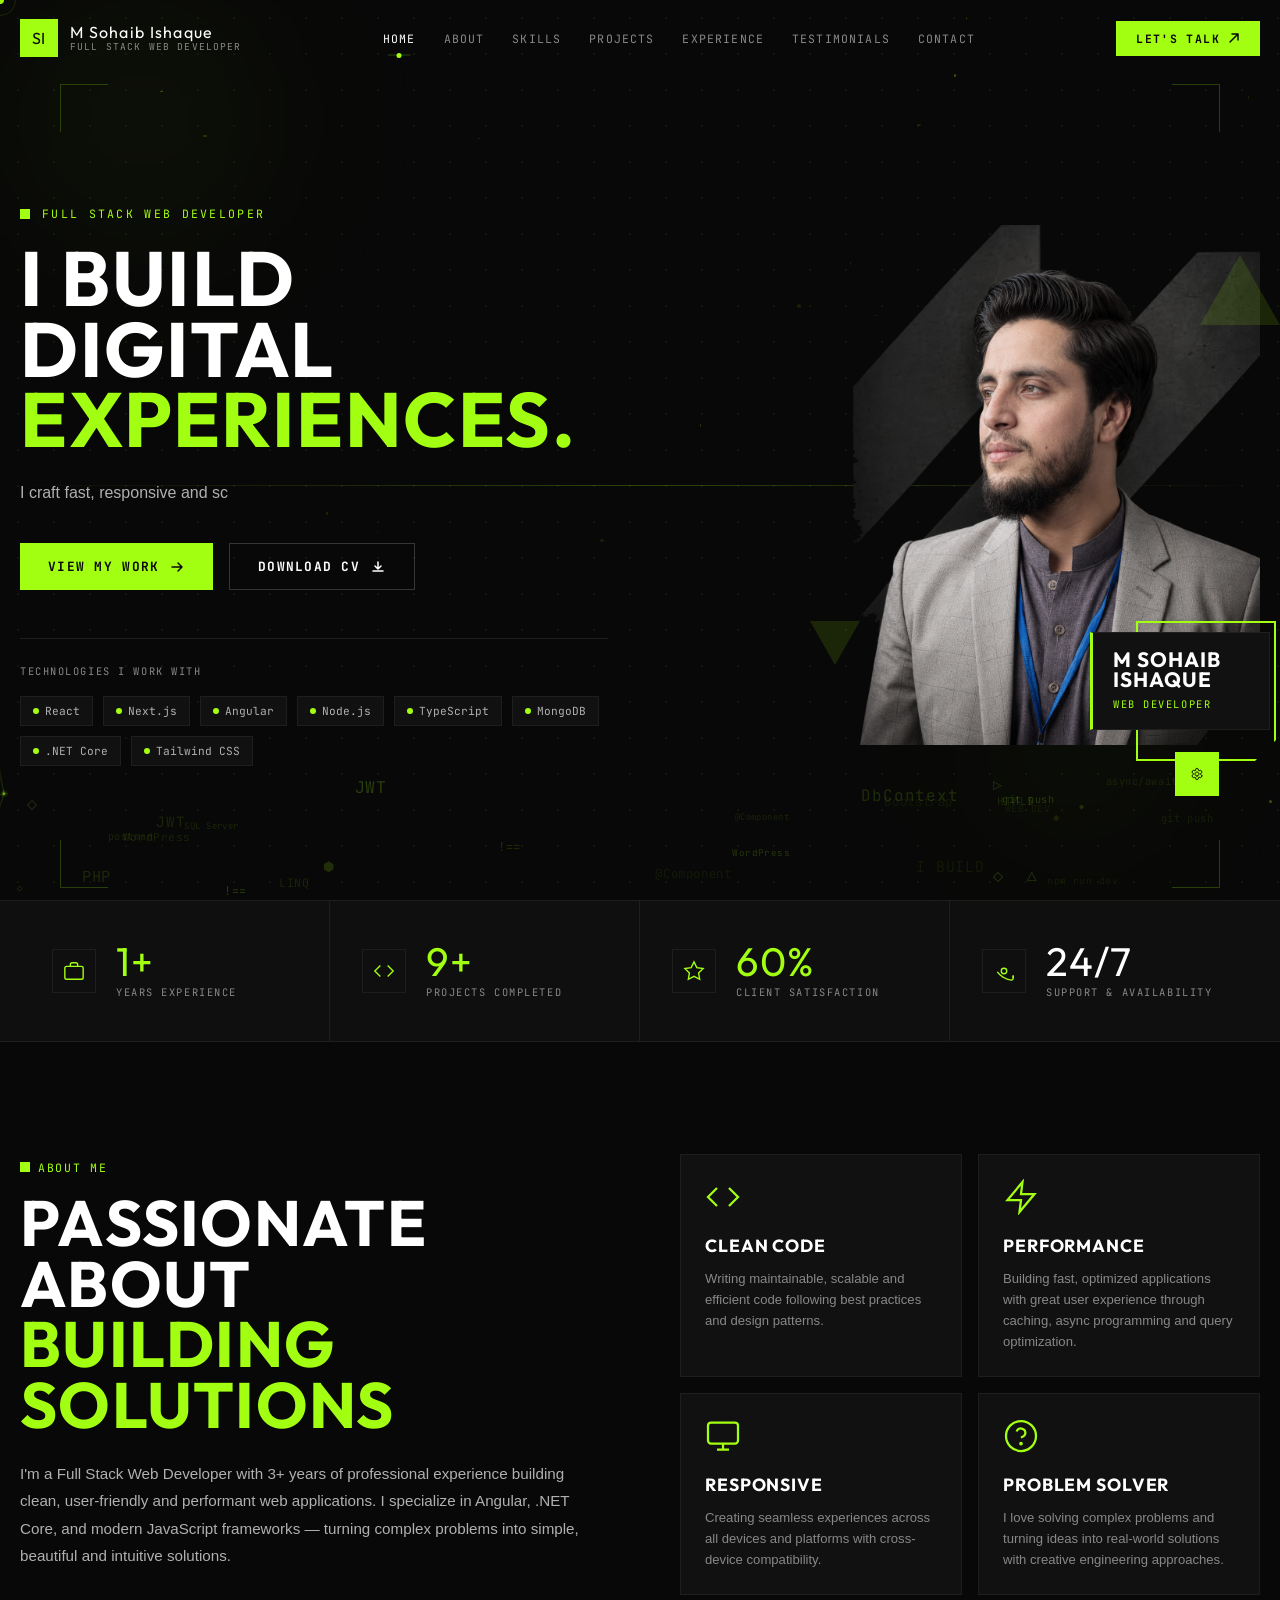
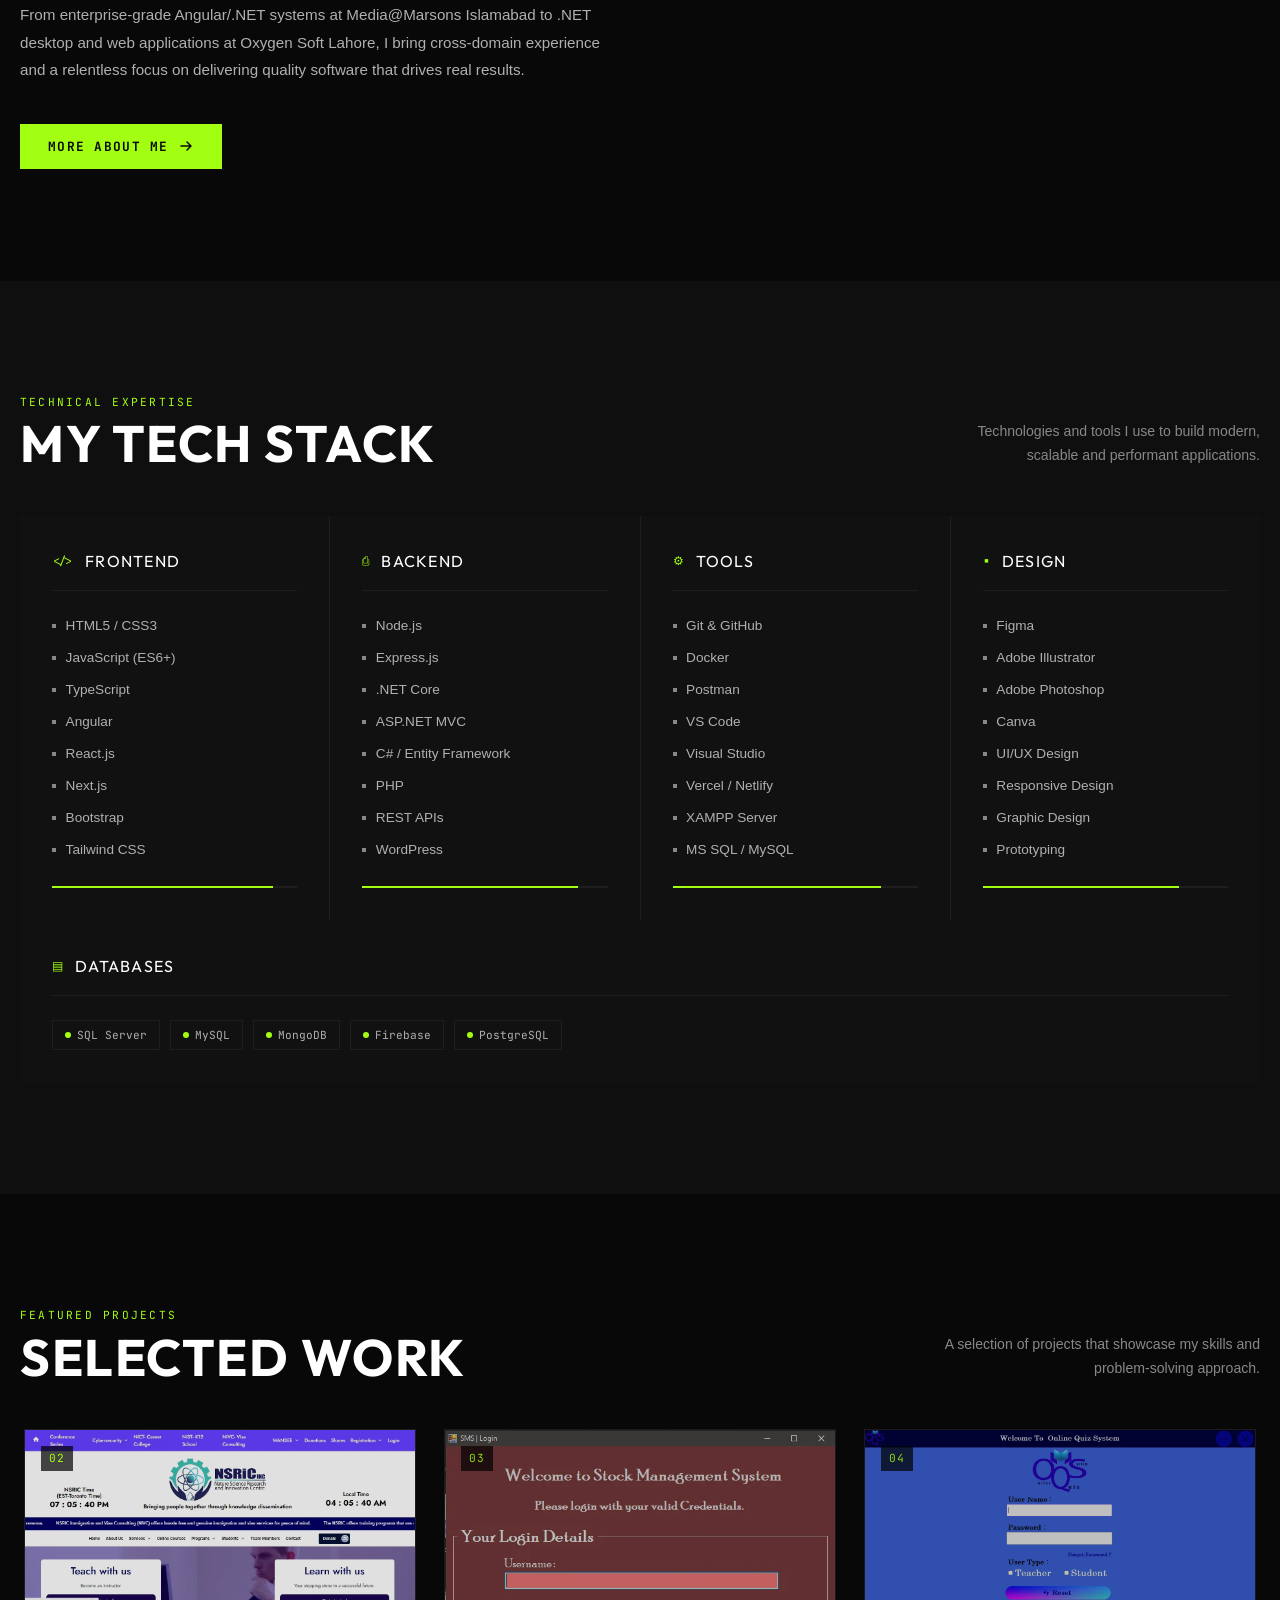
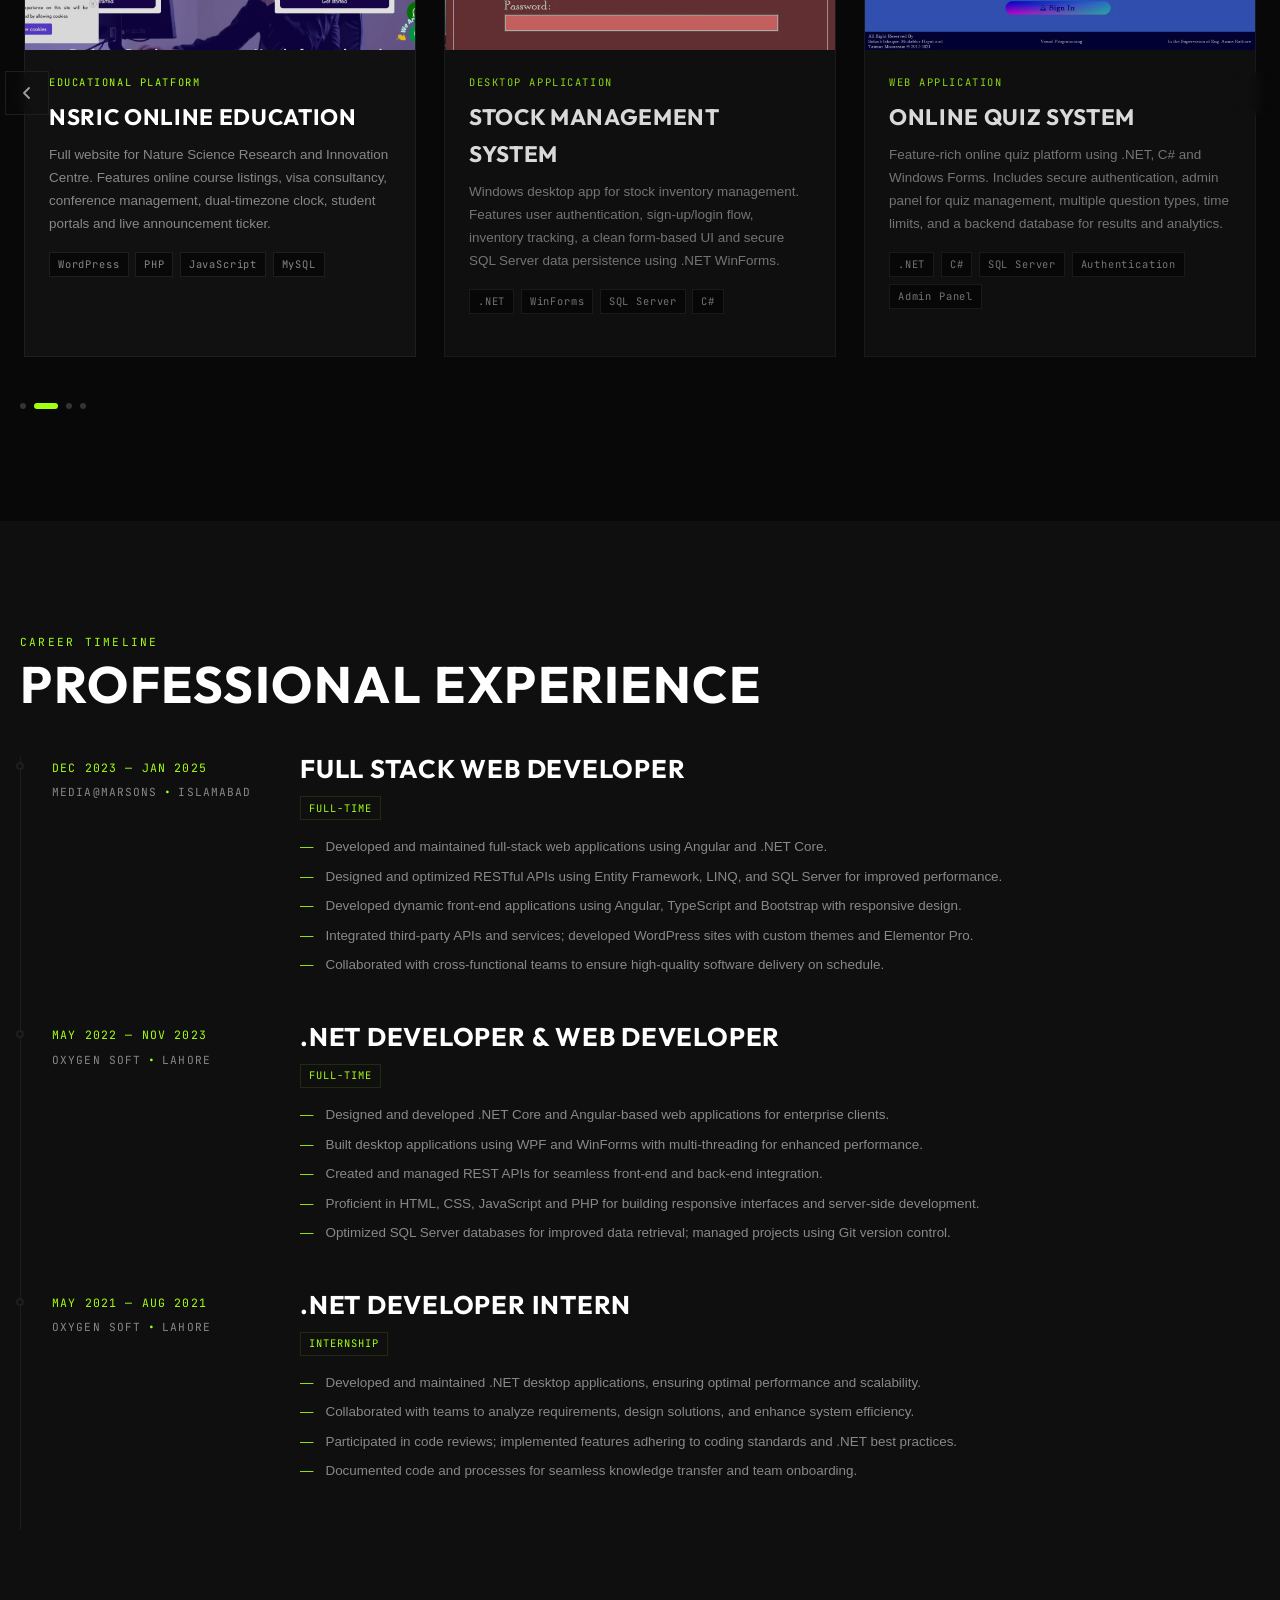
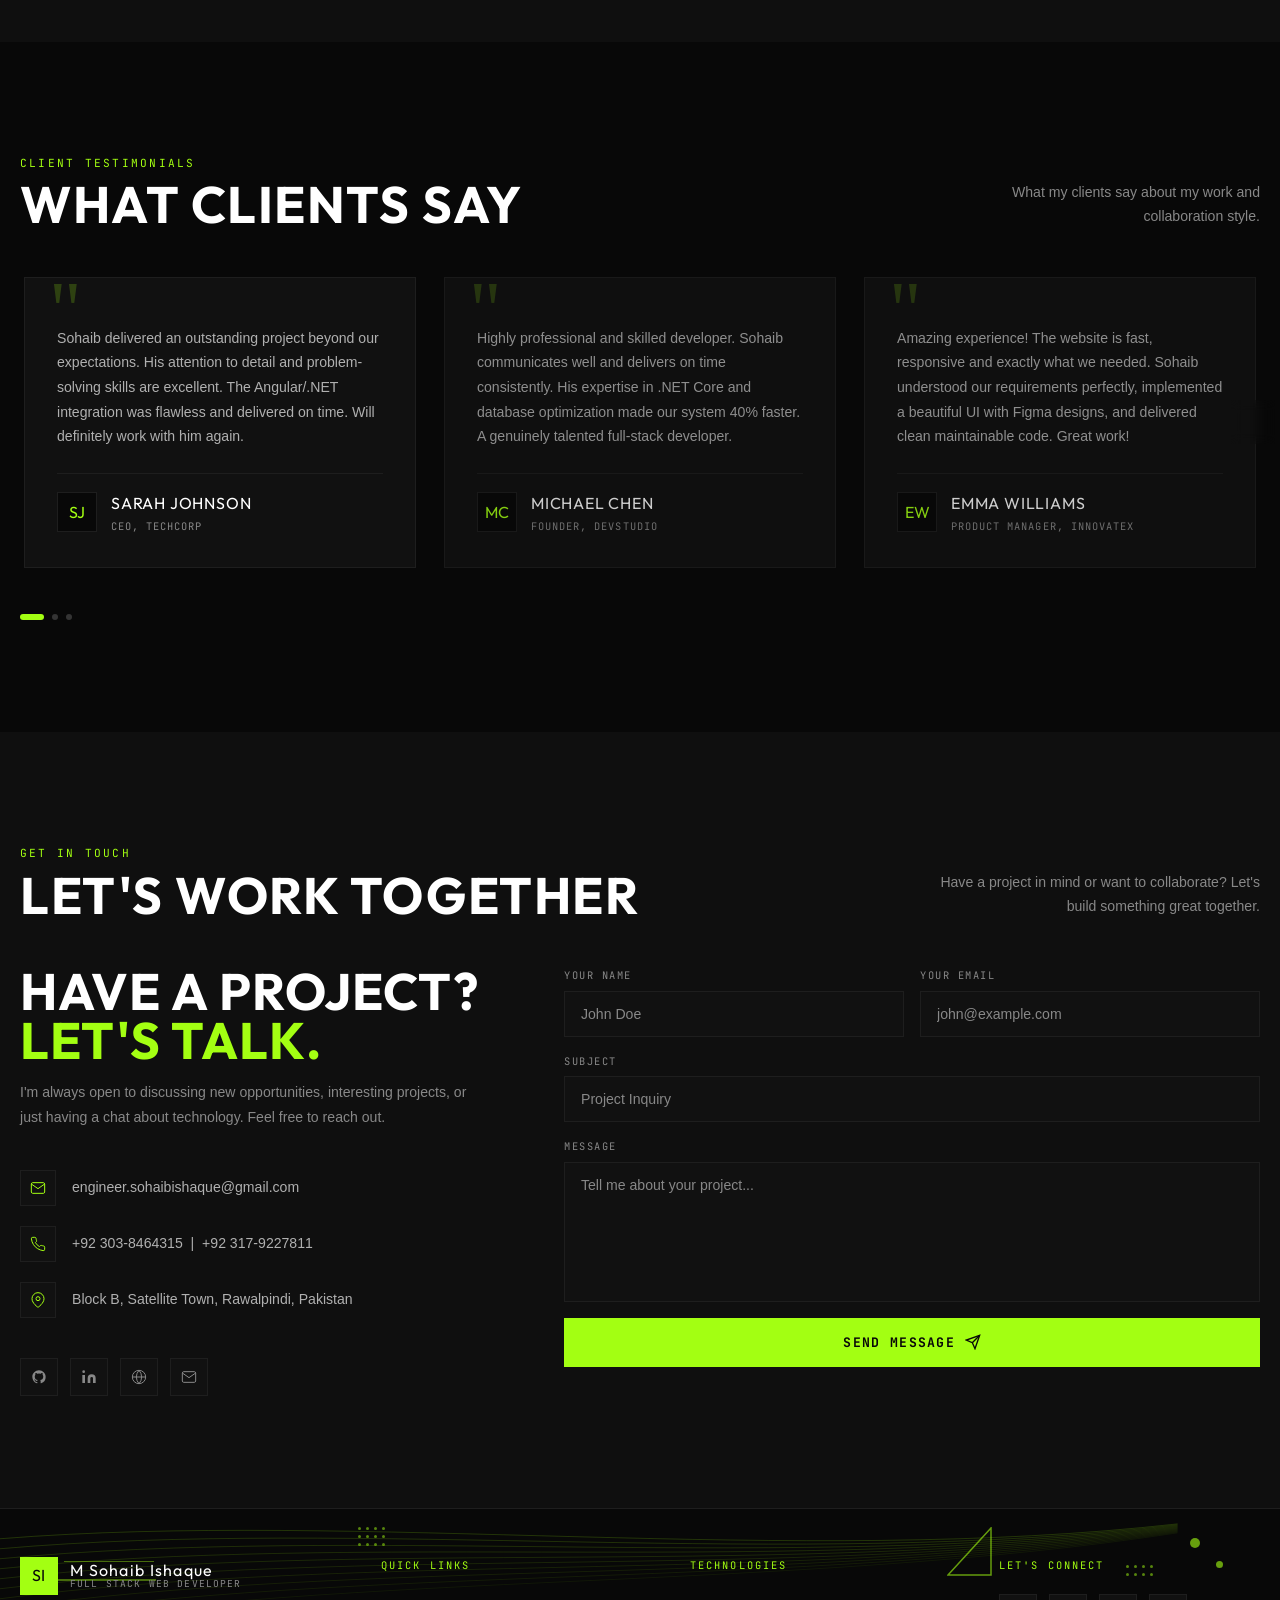
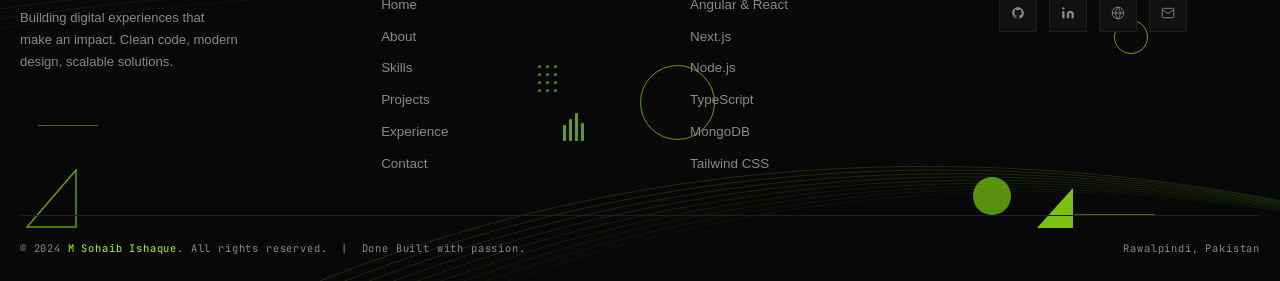
==== index.html @ 6ab8783a "initial commit" ====
<!DOCTYPE html>
<html lang="en">

<head>
    <meta charset="UTF-8" />
    <meta name="viewport" content="width=device-width, initial-scale=1.0" />
    <meta name="description" content="M Sohaib Ishaque — Full Stack Web Developer. Angular, .NET Core, React, Node.js, TypeScript. Building digital experiences from Rawalpindi, Pakistan." />
    <title>M Sohaib Ishaque — Full Stack Web Developer</title>

    <!-- Preconnect for performance -->
    <link rel="preconnect" href="https://fonts.googleapis.com" />
    <link rel="preconnect" href="https://fonts.gstatic.com" crossorigin />

    <!-- Fonts -->
    <link href="https://fonts.googleapis.com/css2?family=Bebas+Neue&family=Barlow:wght@300;400;500;600;700&family=JetBrains+Mono:wght@400;700&display=swap" rel="stylesheet" />

    <!-- Stylesheet -->      
    <link rel="stylesheet" href="./css/styles.css" />

    <!-- Swiper.js CSS -->
    <link rel="stylesheet" href="https://cdn.jsdelivr.net/npm/swiper@11/swiper-bundle.min.css" />

    <!-- Carousel Styles -->
    <link rel="stylesheet" href="./css/carousel.css" />
    <style>
        .project-thumb-screenshot {
          position: absolute;
          inset: 0;
          width: 100%;
          height: 100%;
          object-fit: cover;
          object-position: top;
          transition: transform 0.5s ease, filter 0.3s ease;
          filter: brightness(0.88) saturate(1.05);
        }
        .project-card:hover .project-thumb-screenshot {
          transform: scale(1.05);
          filter: brightness(0.6) saturate(1.1);
        }
    </style>

    <!-- Favicon inline -->
     <link rel="icon" type="image/svg+xml" href="data:image/svg+xml,%3Csvg xmlns='http://www.w3.org/2000/svg' viewBox='0 0 32 32'%3E%3Crect width='32' height='32' fill='%23A3FF12'/%3E%3Ctext x='50%25' y='50%25' dominant-baseline='central' text-anchor='middle' font-family='sans-serif' font-weight='900' font-size='14' fill='%23000'%3ESI%3C/text%3E%3C/svg%3E"
    />
</head>

<body>

    <!-- ════════════════════════════════════════
     PRELOADER
════════════════════════════════════════ -->
    <div id="preloader" aria-hidden="true">
        <div class="preloader-logo">SI</div>
        <div class="preloader-bar"></div>
    </div>

    <!-- ════════════════════════════════════════
     CUSTOM CURSOR
════════════════════════════════════════ -->
    <div class="cursor" aria-hidden="true"></div>
    <div class="cursor-ring" aria-hidden="true"></div>

    <!-- ════════════════════════════════════════
     BACK TO TOP
════════════════════════════════════════ -->
    <button class="back-top" aria-label="Back to top">
        <svg width="16" height="16" viewBox="0 0 16 16" fill="none">
            <path d="M8 12V4M4 8l4-4 4 4" stroke="currentColor" stroke-width="1.5" stroke-linecap="round" stroke-linejoin="round" />
        </svg>
    </button>


    <!-- ════════════════════════════════════════
     Customization Tab
════════════════════════════════════════ -->
    <button class="customize" id="customizeBtn" aria-label="Customize" aria-expanded="false" aria-controls="customizePanel">
        <svg width="16" height="16" viewBox="0 0 24 24" fill="none" xmlns="http://www.w3.org/2000/svg">
            <path d="M12 15C13.6569 15 15 13.6569 15 12C15 10.3431 13.6569 9 12 9C10.3431 9 9 10.3431 9 12C9 13.6569 10.3431 15 12 15Z" stroke="currentColor" stroke-width="1.5" stroke-linecap="round" stroke-linejoin="round" />
            <path d="M19.4 15.05L18.3 17.05C18.1 17.4 17.7 17.6 17.3 17.5L15.3 16.95C14.9 17.2 14.5 17.4 14.1 17.55L13.7 19.6C13.6 20 13.3 20.3 12.9 20.3H11.1C10.7 20.3 10.4 20 10.3 19.6L9.9 17.55C9.5 17.4 9.1 17.2 8.7 16.95L6.7 17.5C6.3 17.6 5.9 17.4 5.7 17.05L4.6 15.05C4.4 14.7 4.5 14.3 4.8 14.1L6.4 12.9C6.3 12.6 6.3 12.3 6.3 12C6.3 11.7 6.3 11.4 6.4 11.1L4.8 9.9C4.5 9.7 4.4 9.3 4.6 8.95L5.7 6.95C5.9 6.6 6.3 6.4 6.7 6.5L8.7 7.05C9.1 6.8 9.5 6.6 9.9 6.45L10.3 4.4C10.4 4 10.7 3.7 11.1 3.7H12.9C13.3 3.7 13.6 4 13.7 4.4L14.1 6.45C14.5 6.6 14.9 6.8 15.3 7.05L17.3 6.5C17.7 6.4 18.1 6.6 18.3 6.95L19.4 8.95C19.6 9.3 19.5 9.7 19.2 9.9L17.6 11.1C17.7 11.4 17.7 11.7 17.7 12C17.7 12.3 17.7 12.6 17.6 12.9L19.2 14.1C19.5 14.3 19.6 14.7 19.4 15.05Z"
            stroke="currentColor" stroke-width="1.5" stroke-linecap="round" stroke-linejoin="round" />
        </svg>
    </button>

    <!-- ════════════════════════════════════════
     Customize Dropdown Panel
════════════════════════════════════════ -->
    <div class="customize-panel" id="customizePanel" aria-hidden="true" role="dialog" aria-label="Theme settings">

        <!-- Panel header -->
        <div class="cp-header">
            <div class="cp-header-left">
                <svg width="14" height="14" viewBox="0 0 16 16" fill="none" aria-hidden="true">
                    <path d="M8 1l1.5 3.5L13 6l-3.5 1.5L8 11 6.5 7.5 3 6l3.5-1.5z" fill="rgba(180,150,255,0.9)" />
                    <circle cx="13" cy="2" r="1" fill="rgba(180,150,255,0.7)" />
                </svg>
                <span>Customization</span>
            </div>
            <button class="cp-close" id="customizePanelClose" aria-label="Close customize panel">
                <svg width="14" height="14" viewBox="0 0 14 14" fill="none">
                    <line x1="2" y1="2" x2="12" y2="12" stroke="currentColor" stroke-width="1.5" stroke-linecap="round" />
                    <line x1="12" y1="2" x2="2" y2="12" stroke="currentColor" stroke-width="1.5" stroke-linecap="round" />
                </svg>
            </button>
        </div>

        <!-- Accent line -->
        <div class="cp-accent-bar" aria-hidden="true"></div>
        <div class="cp-streak" aria-hidden="true"></div>

        <!-- ── Section: Theme Mode ── -->
        <p class="cp-section-label">
            Theme
        </p>

        <div class="cp-theme-grid" id="cpThemeGrid">

            <!-- Light -->
            <div class="cp-theme-card" data-theme="light" role="radio" aria-checked="false" tabindex="0">
                <div class="cp-icon-wrap">
                    <svg width="20" height="20" viewBox="0 0 24 24" fill="none" stroke="rgba(200,180,255,0.85)" stroke-width="1.8" stroke-linecap="round" aria-hidden="true">
                        <circle cx="12" cy="12" r="4" />
                        <line x1="12" y1="2" x2="12" y2="4" />
                        <line x1="12" y1="20" x2="12" y2="22" />
                        <line x1="2" y1="12" x2="4" y2="12" />
                        <line x1="20" y1="12" x2="22" y2="12" />
                        <line x1="4.93" y1="4.93" x2="6.34" y2="6.34" />
                        <line x1="17.66" y1="17.66" x2="19.07" y2="19.07" />
                        <line x1="4.93" y1="19.07" x2="6.34" y2="17.66" />
                        <line x1="17.66" y1="6.34" x2="19.07" y2="4.93" />
                    </svg>
                </div>
            </div>

            <!-- Dark (default) -->
            <div class="cp-theme-card active" data-theme="dark" role="radio" aria-checked="true" tabindex="0">
                <div class="cp-icon-wrap">
                    <svg width="20" height="20" viewBox="0 0 24 24" fill="none" stroke="rgba(200,180,255,0.95)" stroke-width="1.8" stroke-linecap="round" aria-hidden="true">
                        <path d="M21 12.79A9 9 0 1 1 11.21 3 7 7 0 0 0 21 12.79z" />
                    </svg>
                </div>
            </div>

            <!-- System -->
            <div class="cp-theme-card" data-theme="system" role="radio" aria-checked="false" tabindex="0">
                <div class="cp-icon-wrap">
                    <svg width="20" height="20" viewBox="0 0 24 24" fill="none" stroke="rgba(200,180,255,0.85)" stroke-width="1.8" stroke-linecap="round" stroke-linejoin="round" aria-hidden="true">
                        <rect x="2" y="3" width="20" height="14" rx="2" />
                        <path d="M8 21h8M12 17v4" />
                    </svg>
                </div>
            </div>

        </div>

        <!-- ── Section: Preset Themes ── -->
        <div class="cp-presets-header">
            <div>
                <p class="cp-section-label" style="margin-bottom:2px">Preset Themes</p>
            </div>
        </div>

        <div class="cp-carousel-wrap">
            <div class="cp-carousel" id="cpSwatchCarousel">

                <div class="cp-swatch" data-swatch="deep-violet">
                    <div class="cp-swatch-box active" style="background:linear-gradient(135deg,#A3FF12 0%,#89d313 50%,#6ca116 100%)">
                        <div class="cp-check" aria-hidden="true">
                            <svg width="9" height="9" viewBox="0 0 10 10" fill="none">
                                <polyline points="2,5 4,7.5 8,3" stroke="#7c3aed" stroke-width="1.8" stroke-linecap="round" stroke-linejoin="round" />
                            </svg>
                        </div>
                        <div class="cp-swatch-radio" aria-hidden="true"></div>
                    </div>
                    <div class="cp-swatch-label">Deep Violet</div>
                </div>

                <div class="cp-swatch" data-swatch="electric-blue">
                    <div class="cp-swatch-box" style="background:linear-gradient(135deg,#1e40af 0%,#2563eb 50%,#60a5fa 100%)">
                        <div class="cp-check" aria-hidden="true">
                            <svg width="9" height="9" viewBox="0 0 10 10" fill="none">
                                <polyline points="2,5 4,7.5 8,3" stroke="#2563eb" stroke-width="1.8" stroke-linecap="round" stroke-linejoin="round" />
                            </svg>
                        </div>
                        <div class="cp-swatch-radio" aria-hidden="true"></div>
                    </div>
                    <div class="cp-swatch-label">Electric Blue</div>
                </div>

                <div class="cp-swatch" data-swatch="warm-amber">
                    <div class="cp-swatch-box" style="background:linear-gradient(135deg,#b45309 0%,#f59e0b 50%,#fcd34d 100%)">
                        <div class="cp-check" aria-hidden="true">
                            <svg width="9" height="9" viewBox="0 0 10 10" fill="none">
                                <polyline points="2,5 4,7.5 8,3" stroke="#f59e0b" stroke-width="1.8" stroke-linecap="round" stroke-linejoin="round" />
                            </svg>
                        </div>
                        <div class="cp-swatch-radio" aria-hidden="true"></div>
                    </div>
                    <div class="cp-swatch-label">Warm Amber</div>
                </div>

                <div class="cp-swatch" data-swatch="soft-rose">
                    <div class="cp-swatch-box" style="background:linear-gradient(135deg,#9f1239 0%,#f43f5e 50%,#fda4af 100%)">
                        <div class="cp-check" aria-hidden="true">
                            <svg width="9" height="9" viewBox="0 0 10 10" fill="none">
                                <polyline points="2,5 4,7.5 8,3" stroke="#f43f5e" stroke-width="1.8" stroke-linecap="round" stroke-linejoin="round" />
                            </svg>
                        </div>
                        <div class="cp-swatch-radio" aria-hidden="true"></div>
                    </div>
                    <div class="cp-swatch-label">Soft Rose</div>
                </div>
                <div class="cp-swatch" data-swatch="sunset-orange">
                    <div class="cp-swatch-box" style="background:linear-gradient(135deg,#c2410c 0%,#ea580c 50%,#fb923c 100%)">
                        <div class="cp-check" aria-hidden="true">
                            <svg width="9" height="9" viewBox="0 0 10 10" fill="none">
                                <polyline points="2,5 4,7.5 8,3" stroke="#ea580c" stroke-width="1.8" stroke-linecap="round" stroke-linejoin="round" />
                            </svg>
                        </div>
                        <div class="cp-swatch-radio" aria-hidden="true"></div>
                    </div>
                    <div class="cp-swatch-label">Sunset Orange</div>
                </div>

            </div>
        </div>
    </div>
    <!-- /.customize-panel -->

    <!-- ════════════════════════════════════════
     MOBILE MENU
════════════════════════════════════════ -->
    <nav class="mobile-menu" aria-label="Mobile navigation">
        <a href="index.html" class="mobile-nav-link">Home</a>
        <a href="about.html" class="mobile-nav-link">About</a>
        <a href="skills.html" class="mobile-nav-link">Skills</a>
        <a href="projects.html" class="mobile-nav-link">Projects</a>
        <a href="experience.html" class="mobile-nav-link">Experience</a>
        <a href="testimonials.html" class="mobile-nav-link">Testimonials</a>
        <a href="contact.html" class="mobile-nav-link">Contact</a>
    </nav>

    <!-- ════════════════════════════════════════
     NAVBAR
════════════════════════════════════════ -->
    <header class="navbar" role="banner">
        <div class="container">
            <div class="nav-inner">

                <!-- Logo -->
                <a href="index.html" class="nav-logo" aria-label="M Sohaib Ishaque — Home">
                    <div class="logo-box" aria-hidden="true">SI</div>
                    <div class="logo-text">
                        <span class="logo-name">M Sohaib Ishaque</span>
                        <span class="logo-role">Full Stack Web Developer</span>
                    </div>
                </a>

                <!-- Desktop Nav -->
                <nav class="nav-menu" aria-label="Main navigation">
                    <a href="index.html" class="nav-link active">Home</a>
                    <a href="about.html" class="nav-link">About</a>
                    <a href="skills.html" class="nav-link">Skills</a>
                    <a href="projects.html" class="nav-link">Projects</a>
                    <a href="experience.html" class="nav-link">Experience</a>
                    <a href="testimonials.html" class="nav-link">Testimonials</a>
                    <a href="contact.html" class="nav-link">Contact</a>
                </nav>

                <!-- CTA + Hamburger -->
                <div class="nav-right-btns">
                    <a href="contact.html" class="nav-cta">
            Let's Talk
            <svg width="12" height="12" viewBox="0 0 12 12" fill="none" aria-hidden="true">
              <path d="M2 10L10 2M10 2H4M10 2v6" stroke="currentColor" stroke-width="1.5" stroke-linecap="round"/>
            </svg>
          </a>
                    <button class="hamburger" aria-label="Toggle menu" aria-expanded="false">
                        <span></span><span></span><span></span>
                    </button>
                </div>
            </div>
        </div>
    </header>

    <!-- ════════════════════════════════════════
     01 — HERO
════════════════════════════════════════ -->
    <section id="home" aria-label="Hero">
        <div class="hero-grid-bg" aria-hidden="true"></div>
        <div class="hero-glow" aria-hidden="true"></div>

        <div class="container">
            <div class="hero-inner">

                <!-- Left: Text -->
                <div class="hero-content">
                    <p class="hero-label" aria-hidden="true">Full Stack Web Developer</p>

                    <h1 class="hero-headline">
          <span class="line-white glitch-word" data-orig="I BUILD">I BUILD</span>
          <span class="line-white glitch-word" data-orig="DIGITAL">DIGITAL</span>
          <span class="line-accent glitch-word" data-orig="EXPERIENCES.">EXPERIENCES.</span>
        </h1>

                    <p class="hero-sub" data-text="I craft fast, responsive and scalable web applications with modern technologies and clean code.">
                        <!-- filled by typewriter JS -->
                    </p>

                    <div class="hero-btns">
                        <a href="projects.html" class="btn btn-primary">
            View My Work
            <svg width="16" height="16" viewBox="0 0 16 16" fill="none" aria-hidden="true">
              <path d="M3 8h10M9 4l4 4-4 4" stroke="currentColor" stroke-width="1.5" stroke-linecap="round" stroke-linejoin="round"/>
            </svg>
          </a>
                        <a href="Sohaib_Ishaque_CV.pdf" download class="btn btn-outline">
            Download CV
            <svg width="16" height="16" viewBox="0 0 16 16" fill="none" aria-hidden="true">
              <path d="M8 3v7M5 7l3 3 3-3M3 12h10" stroke="currentColor" stroke-width="1.5" stroke-linecap="round" stroke-linejoin="round"/>
            </svg>
          </a>
                    </div>

                    <!-- Tech pills -->
                    <div class="hero-tech">
                        <p class="hero-tech-label">Technologies I Work With</p>
                        <div class="tech-pills">
                            <span class="tech-pill"><span class="tech-pill-dot" aria-hidden="true"></span>React</span>
                            <span class="tech-pill"><span class="tech-pill-dot" aria-hidden="true"></span>Next.js</span>
                            <span class="tech-pill"><span class="tech-pill-dot" aria-hidden="true"></span>Angular</span>
                            <span class="tech-pill"><span class="tech-pill-dot" aria-hidden="true"></span>Node.js</span>
                            <span class="tech-pill"><span class="tech-pill-dot" aria-hidden="true"></span>TypeScript</span>
                            <span class="tech-pill"><span class="tech-pill-dot" aria-hidden="true"></span>MongoDB</span>
                            <span class="tech-pill"><span class="tech-pill-dot" aria-hidden="true"></span>.NET Core</span>
                            <span class="tech-pill"><span class="tech-pill-dot" aria-hidden="true"></span>Tailwind CSS</span>
                        </div>
                    </div>
                </div>

                <!-- Right: Image -->
                <div class="hero-visual">
                    <div class="hero-img-wrap">
                        <div class="hero-img-bg" aria-hidden="true"></div>
                        <img src="./assets/images/1.png" alt="M Sohaib Ishaque — Full Stack Web Developer" class="hero-img" loading="eager" />
                        <div class="hero-img-accent" aria-hidden="true"></div>

                        <!-- Name Card -->
                        <div class="hero-name-card" aria-label="Developer info">
                            <h3>M Sohaib<br/>Ishaque</h3>
                            <p>Web Developer</p>
                        </div>

                        <!-- Decorative geometry -->
                        <div class="geo-tri geo-tri-1" aria-hidden="true"></div>
                        <div class="geo-tri geo-tri-2" aria-hidden="true"></div>
                    </div>
                </div>

            </div>
        </div>
    </section>

    <!-- ════════════════════════════════════════
     METRICS BAR
════════════════════════════════════════ -->
    <section id="metrics" aria-label="Key achievements">
        <div class="container">
            <div class="metrics-grid">

                <div class="metric-item reveal">
                    <div class="metric-icon" aria-hidden="true">
                        <svg width="22" height="22" viewBox="0 0 24 24" fill="none" stroke="currentColor" stroke-width="1.5">
                            <rect x="2" y="7" width="20" height="14" rx="2" />
                            <path d="M16 7V5a2 2 0 0 0-2-2h-4a2 2 0 0 0-2 2v2" />
                        </svg>
                    </div>
                    <div>
                        <div class="metric-num"><span data-target="3" data-suffix="+">0+</span></div>
                        <div class="metric-label">Years Experience</div>
                    </div>
                </div>

                <div class="metric-item reveal">
                    <div class="metric-icon" aria-hidden="true">
                        <svg width="22" height="22" viewBox="0 0 24 24" fill="none" stroke="currentColor" stroke-width="1.5">
                            <polyline points="16 18 22 12 16 6" />
                            <polyline points="8 6 2 12 8 18" />
                        </svg>
                    </div>
                    <div>
                        <div class="metric-num"><span data-target="15" data-suffix="+">0+</span></div>
                        <div class="metric-label">Projects Completed</div>
                    </div>
                </div>

                <div class="metric-item reveal">
                    <div class="metric-icon" aria-hidden="true">
                        <svg width="22" height="22" viewBox="0 0 24 24" fill="none" stroke="currentColor" stroke-width="1.5">
                            <polygon points="12 2 15.09 8.26 22 9.27 17 14.14 18.18 21.02 12 17.77 5.82 21.02 7 14.14 2 9.27 8.91 8.26 12 2" />
                        </svg>
                    </div>
                    <div>
                        <div class="metric-num"><span data-target="100" data-suffix="%">0%</span></div>
                        <div class="metric-label">Client Satisfaction</div>
                    </div>
                </div>

                <div class="metric-item reveal">
                    <div class="metric-icon" aria-hidden="true">
                        <svg width="22" height="22" viewBox="0 0 24 24" fill="none" stroke="currentColor" stroke-width="1.5">
                            <path d="M22 16.92v3a2 2 0 0 1-2.18 2 19.79 19.79 0 0 1-8.63-3.07A19.5 19.5 0 0 1 4.69 13" />
                            <path d="M22 16.92v3" />
                            <circle cx="12" cy="12" r="3" />
                        </svg>
                    </div>
                    <div>
                        <div class="metric-num">24/7</div>
                        <div class="metric-label">Support &amp; Availability</div>
                    </div>
                </div>

            </div>
        </div>
    </section>

    <!-- ════════════════════════════════════════
     02 — ABOUT
════════════════════════════════════════ -->
    <section id="about" aria-label="About me">
        <div class="container">
            <div class="section-wrap">
                <div class="section-side" aria-hidden="true">
                    <span class="section-num">02</span>
                    <span>About</span>
                </div>

                <div class="about-grid">
                    <!-- Left -->
                    <div class="reveal-left">
                        <span class="accent-tag">About Me</span>
                        <h2 class="about-heading">
            Passionate About<br/>
            <strong>Building Solutions</strong>
          </h2>
                        <p class="about-body">
                            I'm a Full Stack Web Developer with 3+ years of professional experience building clean, user-friendly and performant web applications. I specialize in Angular, .NET Core, and modern JavaScript frameworks — turning complex problems into simple, beautiful
                            and intuitive solutions.
                        </p>
                        <p class="about-body">
                            From enterprise-grade Angular/.NET systems at Media@Marsons Islamabad to .NET desktop and web applications at Oxygen Soft Lahore, I bring cross-domain experience and a relentless focus on delivering quality software that drives real results.
                        </p>
                        <a href="contact.html" class="btn btn-primary" style="margin-top:0.5rem">
            More About Me
            <svg width="16" height="16" viewBox="0 0 16 16" fill="none" aria-hidden="true">
              <path d="M3 8h10M9 4l4 4-4 4" stroke="currentColor" stroke-width="1.5" stroke-linecap="round" stroke-linejoin="round"/>
            </svg>
          </a>
                    </div>

                    <!-- Right: Values -->
                    <div class="about-values reveal-right">

                        <div class="value-card">
                            <div class="value-icon" aria-hidden="true">
                                <svg viewBox="0 0 24 24" fill="none" stroke="currentColor" stroke-width="1.5">
                                    <polyline points="16 18 22 12 16 6" />
                                    <polyline points="8 6 2 12 8 18" />
                                </svg>
                            </div>
                            <h3 class="value-title">Clean Code</h3>
                            <p class="value-desc">Writing maintainable, scalable and efficient code following best practices and design patterns.</p>
                        </div>

                        <div class="value-card">
                            <div class="value-icon" aria-hidden="true">
                                <svg viewBox="0 0 24 24" fill="none" stroke="currentColor" stroke-width="1.5">
                                    <path d="M13 2L3 14h9l-1 8 10-12h-9l1-8z" />
                                </svg>
                            </div>
                            <h3 class="value-title">Performance</h3>
                            <p class="value-desc">Building fast, optimized applications with great user experience through caching, async programming and query optimization.</p>
                        </div>

                        <div class="value-card">
                            <div class="value-icon" aria-hidden="true">
                                <svg viewBox="0 0 24 24" fill="none" stroke="currentColor" stroke-width="1.5">
                                    <rect x="2" y="3" width="20" height="14" rx="2" />
                                    <path d="M8 21h8M12 17v4" />
                                </svg>
                            </div>
                            <h3 class="value-title">Responsive</h3>
                            <p class="value-desc">Creating seamless experiences across all devices and platforms with cross-device compatibility.</p>
                        </div>

                        <div class="value-card">
                            <div class="value-icon" aria-hidden="true">
                                <svg viewBox="0 0 24 24" fill="none" stroke="currentColor" stroke-width="1.5">
                                    <circle cx="12" cy="12" r="10" />
                                    <path d="M9.09 9a3 3 0 0 1 5.83 1c0 2-3 3-3 3" />
                                    <circle cx="12" cy="17" r=".5" fill="currentColor" />
                                </svg>
                            </div>
                            <h3 class="value-title">Problem Solver</h3>
                            <p class="value-desc">I love solving complex problems and turning ideas into real-world solutions with creative engineering approaches.</p>
                        </div>

                    </div>
                </div>
            </div>
        </div>
    </section>

    <!-- ════════════════════════════════════════
     03 — SKILLS
════════════════════════════════════════ -->
    <section id="skills" aria-label="Technical expertise">
        <div class="container">
            <div class="section-wrap">
                <div class="section-side" aria-hidden="true">
                    <span class="section-num">03</span>
                    <span>Skills</span>
                </div>

                <div class="section-header">
                    <div class="section-title-group reveal-left">
                        <p class="section-label">Technical Expertise</p>
                        <h2 class="section-title">My Tech Stack</h2>
                    </div>
                    <p class="section-desc reveal">Technologies and tools I use to build modern, scalable and performant applications.</p>
                </div>

                <div class="skills-grid reveal">

                    <!-- Frontend -->
                    <div class="skill-category">
                        <div class="skill-cat-header">
                            <span class="skill-cat-icon">&lt;/&gt;</span>
                            <span class="skill-cat-name">Frontend</span>
                        </div>
                        <ul class="skill-list" aria-label="Frontend skills">
                            <li class="skill-item">HTML5 / CSS3</li>
                            <li class="skill-item">JavaScript (ES6+)</li>
                            <li class="skill-item">TypeScript</li>
                            <li class="skill-item">Angular</li>
                            <li class="skill-item">React.js</li>
                            <li class="skill-item">Next.js</li>
                            <li class="skill-item">Bootstrap</li>
                            <li class="skill-item">Tailwind CSS</li>
                        </ul>
                        <div class="skill-cat-bar">
                            <div class="skill-cat-bar-fill" data-width="90%"></div>
                        </div>
                    </div>

                    <!-- Backend -->
                    <div class="skill-category">
                        <div class="skill-cat-header">
                            <span class="skill-cat-icon">&#9113;</span>
                            <span class="skill-cat-name">Backend</span>
                        </div>
                        <ul class="skill-list" aria-label="Backend skills">
                            <li class="skill-item">Node.js</li>
                            <li class="skill-item">Express.js</li>
                            <li class="skill-item">.NET Core</li>
                            <li class="skill-item">ASP.NET MVC</li>
                            <li class="skill-item">C# / Entity Framework</li>
                            <li class="skill-item">PHP</li>
                            <li class="skill-item">REST APIs</li>
                            <li class="skill-item">WordPress</li>
                        </ul>
                        <div class="skill-cat-bar">
                            <div class="skill-cat-bar-fill" data-width="88%"></div>
                        </div>
                    </div>

                    <!-- Tools -->
                    <div class="skill-category">
                        <div class="skill-cat-header">
                            <span class="skill-cat-icon">&#9881;</span>
                            <span class="skill-cat-name">Tools</span>
                        </div>
                        <ul class="skill-list" aria-label="Tools">
                            <li class="skill-item">Git &amp; GitHub</li>
                            <li class="skill-item">Docker</li>
                            <li class="skill-item">Postman</li>
                            <li class="skill-item">VS Code</li>
                            <li class="skill-item">Visual Studio</li>
                            <li class="skill-item">Vercel / Netlify</li>
                            <li class="skill-item">XAMPP Server</li>
                            <li class="skill-item">MS SQL / MySQL</li>
                        </ul>
                        <div class="skill-cat-bar">
                            <div class="skill-cat-bar-fill" data-width="85%"></div>
                        </div>
                    </div>

                    <!-- Databases & Design -->
                    <div class="skill-category">
                        <div class="skill-cat-header">
                            <span class="skill-cat-icon">&#9642;</span>
                            <span class="skill-cat-name">Design</span>
                        </div>
                        <ul class="skill-list" aria-label="Design skills">
                            <li class="skill-item">Figma</li>
                            <li class="skill-item">Adobe Illustrator</li>
                            <li class="skill-item">Adobe Photoshop</li>
                            <li class="skill-item">Canva</li>
                            <li class="skill-item">UI/UX Design</li>
                            <li class="skill-item">Responsive Design</li>
                            <li class="skill-item">Graphic Design</li>
                            <li class="skill-item">Prototyping</li>
                        </ul>
                        <div class="skill-cat-bar">
                            <div class="skill-cat-bar-fill" data-width="80%"></div>
                        </div>
                    </div>

                </div>

                <!-- Databases row -->
                <div style="margin-top:1px;background:var(--border);">
                    <div class="skill-category" style="background:var(--bg-card);">
                        <div class="skill-cat-header">
                            <span class="skill-cat-icon">&#9636;</span>
                            <span class="skill-cat-name">Databases</span>
                        </div>
                        <div style="display:flex;flex-wrap:wrap;gap:0.6rem;">
                            <span class="tech-pill"><span class="tech-pill-dot"></span>SQL Server</span>
                            <span class="tech-pill"><span class="tech-pill-dot"></span>MySQL</span>
                            <span class="tech-pill"><span class="tech-pill-dot"></span>MongoDB</span>
                            <span class="tech-pill"><span class="tech-pill-dot"></span>Firebase</span>
                            <span class="tech-pill"><span class="tech-pill-dot"></span>PostgreSQL</span>
                        </div>
                    </div>
                </div>

            </div>
        </div>
    </section>

    <!-- ════════════════════════════════════════
     04 — PROJECTS
════════════════════════════════════════ -->
    <section id="projects" aria-label="Featured projects">
        <div class="container">
            <div class="section-wrap">
                <div class="section-side" aria-hidden="true">
                    <span class="section-num">04</span>
                    <span>Projects</span>
                </div>

                <div class="section-header">
                    <div class="section-title-group reveal-left">
                        <p class="section-label">Featured Projects</p>
                        <h2 class="section-title">Selected Work</h2>
                    </div>
                    <p class="section-desc reveal">A selection of projects that showcase my skills and problem-solving approach.</p>
                </div>

                <div class="projects-grid">

                    <!-- Project 1 -->
                    <article class="project-card reveal" tabindex="0" aria-label="Al Tahaluf's Website project">
                        <div class="project-thumb">
                            <img src="./assets/images/al-tahaluf-.webp" alt="Al Tahaluf's Admin Panel" class="project-thumb-screenshot" loading="lazy" />
                            <div class="project-num-badge">01</div>
                            <div class="project-overlay" aria-hidden="true">
                                <div class="project-overlay-icon">
                                    <svg width="20" height="20" viewBox="0 0 24 24" fill="none" stroke="currentColor" stroke-width="2">
                                        <path d="M18 13v6a2 2 0 0 1-2 2H5a2 2 0 0 1-2-2V8a2 2 0 0 1 2-2h6" />
                                        <polyline points="15 3 21 3 21 9" />
                                        <line x1="10" y1="14" x2="21" y2="3" />
                                    </svg>
                                </div>
                            </div>
                        </div>
                        <div class="project-body">
                            <p class="project-category">Enterprise Web Platform</p>
                            <h3 class="project-name">Al Tahaluf's</h3>
                            <p class="project-desc">Full enterprise website developed with Angular and .NET Core. Features custom components, reusable Angular directives, RESTful API integration with Entity Framework, interactive admin panel, lazy loading and RxJS state management.</p>
                            <div class="project-tags">
                                <span class="project-tag">Angular</span>
                                <span class="project-tag">.NET Core</span>
                                <span class="project-tag">SQL Server</span>
                                <span class="project-tag">Entity Framework</span>
                                <span class="project-tag">RxJS</span>
                            </div>
                        </div>
                    </article>

                    <!-- Project 2 -->
                    <article class="project-card reveal" tabindex="0" aria-label="Gossips Social Platform project">
                        <div class="project-thumb">
                            <img src="./assets/images/nsric.webp" alt="NSRIC Online Education Platform" class="project-thumb-screenshot" loading="lazy" />
                            <div class="project-num-badge">02</div>
                            <div class="project-overlay" aria-hidden="true">
                                <div class="project-overlay-icon">
                                    <svg width="20" height="20" viewBox="0 0 24 24" fill="none" stroke="currentColor" stroke-width="2">
                                        <path d="M18 13v6a2 2 0 0 1-2 2H5a2 2 0 0 1-2-2V8a2 2 0 0 1 2-2h6" />
                                        <polyline points="15 3 21 3 21 9" />
                                        <line x1="10" y1="14" x2="21" y2="3" />
                                    </svg>
                                </div>
                            </div>
                        </div>
                        <div class="project-body">
                            <p class="project-category">Educational Platform</p>
                            <h3 class="project-name">NSRIC Online Education</h3>
                            <p class="project-desc">Full website for Nature Science Research and Innovation Centre. Features online course listings, visa consultancy, conference management, dual-timezone clock, student portals and live announcement ticker.</p>
                            <div class="project-tags">
                                <span class="project-tag">WordPress</span>
                                <span class="project-tag">PHP</span>
                                <span class="project-tag">JavaScript</span>
                                <span class="project-tag">MySQL</span>
                            </div>
                        </div>
                    </article>

                    <!-- Project 3 -->
                    <article class="project-card reveal" tabindex="0" aria-label="Simplicity Trading Academy project">
                        <div class="project-thumb">
                            <img src="./assets/images/stack-management.webp" alt="Stock Management System Desktop App" class="project-thumb-screenshot" loading="lazy" />
                            <div class="project-num-badge">03</div>
                            <div class="project-overlay" aria-hidden="true">
                                <div class="project-overlay-icon">
                                    <svg width="20" height="20" viewBox="0 0 24 24" fill="none" stroke="currentColor" stroke-width="2">
                                        <path d="M18 13v6a2 2 0 0 1-2 2H5a2 2 0 0 1-2-2V8a2 2 0 0 1 2-2h6" />
                                        <polyline points="15 3 21 3 21 9" />
                                        <line x1="10" y1="14" x2="21" y2="3" />
                                    </svg>
                                </div>
                            </div>
                        </div>
                        <div class="project-body">
                            <p class="project-category">Desktop Application</p>
                            <h3 class="project-name">Stock Management System</h3>
                            <p class="project-desc">Windows desktop app for stock inventory management. Features user authentication, sign-up/login flow, inventory tracking, a clean form-based UI and secure SQL Server data persistence using .NET WinForms.</p>
                            <div class="project-tags">
                                <span class="project-tag">.NET</span>
                                <span class="project-tag">WinForms</span>
                                <span class="project-tag">SQL Server</span>
                                <span class="project-tag">C#</span>
                            </div>
                        </div>
                    </article>

                    <!-- Project 4 -->
                    <article class="project-card reveal" tabindex="0" aria-label="Online Quiz System project">
                        <div class="project-thumb">
                            <img src="./assets/images/online-quiz.webp" alt="Online Quiz System" class="project-thumb-screenshot" loading="lazy" />
                            <div class="project-num-badge">04</div>
                            <div class="project-overlay" aria-hidden="true">
                                <div class="project-overlay-icon">
                                    <svg width="20" height="20" viewBox="0 0 24 24" fill="none" stroke="currentColor" stroke-width="2">
                                        <path d="M18 13v6a2 2 0 0 1-2 2H5a2 2 0 0 1-2-2V8a2 2 0 0 1 2-2h6" />
                                        <polyline points="15 3 21 3 21 9" />
                                        <line x1="10" y1="14" x2="21" y2="3" />
                                    </svg>
                                </div>
                            </div>
                        </div>
                        <div class="project-body">
                            <p class="project-category">Web Application</p>
                            <h3 class="project-name">Online Quiz System</h3>
                            <p class="project-desc">Feature-rich online quiz platform using .NET, C# and Windows Forms. Includes secure authentication, admin panel for quiz management, multiple question types, time limits, and a backend database for results and analytics.</p>
                            <div class="project-tags">
                                <span class="project-tag">.NET</span>
                                <span class="project-tag">C#</span>
                                <span class="project-tag">SQL Server</span>
                                <span class="project-tag">Authentication</span>
                                <span class="project-tag">Admin Panel</span>
                            </div>
                        </div>
                    </article>

                    <!-- Project 5 -->
                    <article class="project-card reveal" tabindex="0" aria-label="QRMF Medical System project">
                        <div class="project-thumb">
                            <img src="./assets/images/medical.webp" alt="QRMF Medical Force Website" class="project-thumb-screenshot" loading="lazy" />
                            <div class="project-num-badge">05</div>
                            <div class="project-overlay" aria-hidden="true">
                                <div class="project-overlay-icon">
                                    <svg width="20" height="20" viewBox="0 0 24 24" fill="none" stroke="currentColor" stroke-width="2">
                                        <path d="M18 13v6a2 2 0 0 1-2 2H5a2 2 0 0 1-2-2V8a2 2 0 0 1 2-2h6" />
                                        <polyline points="15 3 21 3 21 9" />
                                        <line x1="10" y1="14" x2="21" y2="3" />
                                    </svg>
                                </div>
                            </div>
                        </div>
                        <div class="project-body">
                            <p class="project-category">Medical Information System</p>
                            <h3 class="project-name">QRMF</h3>
                            <p class="project-desc">Medical management system built with PHP, MySQL and Bootstrap. Features responsive design, secure authentication, robust database structures for data integrity, phpMyAdmin integration, and JavaScript interactivity.</p>
                            <div class="project-tags">
                                <span class="project-tag">PHP</span>
                                <span class="project-tag">MySQL</span>
                                <span class="project-tag">Bootstrap</span>
                                <span class="project-tag">JavaScript</span>
                                <span class="project-tag">phpMyAdmin</span>
                            </div>
                        </div>
                    </article>

                    <!-- Project 6 -->
                    <article class="project-card reveal" tabindex="0" aria-label="Simplicity Trading Academy WordPress project">
                        <div class="project-thumb">
                            <img src="./assets/images/simplicity.webp" alt="Simplicity Trading Academy Website" class="project-thumb-screenshot" loading="lazy" />
                            <div class="project-num-badge">06</div>
                            <div class="project-overlay" aria-hidden="true">
                                <div class="project-overlay-icon">
                                    <svg width="20" height="20" viewBox="0 0 24 24" fill="none" stroke="currentColor" stroke-width="2">
                                        <path d="M18 13v6a2 2 0 0 1-2 2H5a2 2 0 0 1-2-2V8a2 2 0 0 1 2-2h6" />
                                        <polyline points="15 3 21 3 21 9" />
                                        <line x1="10" y1="14" x2="21" y2="3" />
                                    </svg>
                                </div>
                            </div>
                        </div>
                        <div class="project-body">
                            <p class="project-category">WordPress Development</p>
                            <h3 class="project-name">Simplicity Trading WP</h3>
                            <p class="project-desc">WordPress website for Simplicity Trading Academy. Features membership tiers, 7-day free trial CTA, embedded video, FAQ, contact page and a dark-themed responsive layout optimised for conversion and lead generation.</p>
                            <div class="project-tags">
                                <span class="project-tag">WordPress</span>
                                <span class="project-tag">Elementor</span>
                                <span class="project-tag">PHP</span>
                                <span class="project-tag">WooCommerce</span>
                            </div>
                        </div>
                    </article>

                </div>
            </div>
        </div>
    </section>

    <!-- ════════════════════════════════════════
     05 — EXPERIENCE
════════════════════════════════════════ -->
    <section id="experience" aria-label="Professional experience">
        <div class="container">
            <div class="section-wrap">
                <div class="section-side" aria-hidden="true">
                    <span class="section-num">05</span>
                    <span>Experience</span>
                </div>

                <div class="section-header">
                    <div class="section-title-group reveal-left">
                        <p class="section-label">Career Timeline</p>
                        <h2 class="section-title">Professional Experience</h2>
                    </div>
                </div>

                <div class="timeline">

                    <!-- Job 1 -->
                    <div class="timeline-item reveal">
                        <div>
                            <div class="timeline-date">Dec 2023 — Jan 2025</div>
                            <div class="timeline-company">
                                Media@Marsons <span class="dot">•</span> Islamabad
                            </div>
                        </div>
                        <div>
                            <h3 class="timeline-role">Full Stack Web Developer</h3>
                            <span class="timeline-type">Full-time</span>
                            <ul class="timeline-points">
                                <li class="timeline-point">Developed and maintained full-stack web applications using Angular and .NET Core.</li>
                                <li class="timeline-point">Designed and optimized RESTful APIs using Entity Framework, LINQ, and SQL Server for improved performance.</li>
                                <li class="timeline-point">Developed dynamic front-end applications using Angular, TypeScript and Bootstrap with responsive design.</li>
                                <li class="timeline-point">Integrated third-party APIs and services; developed WordPress sites with custom themes and Elementor Pro.</li>
                                <li class="timeline-point">Collaborated with cross-functional teams to ensure high-quality software delivery on schedule.</li>
                            </ul>
                        </div>
                    </div>

                    <!-- Job 2 -->
                    <div class="timeline-item reveal">
                        <div>
                            <div class="timeline-date">May 2022 — Nov 2023</div>
                            <div class="timeline-company">
                                Oxygen Soft <span class="dot">•</span> Lahore
                            </div>
                        </div>
                        <div>
                            <h3 class="timeline-role">.NET Developer &amp; Web Developer</h3>
                            <span class="timeline-type">Full-time</span>
                            <ul class="timeline-points">
                                <li class="timeline-point">Designed and developed .NET Core and Angular-based web applications for enterprise clients.</li>
                                <li class="timeline-point">Built desktop applications using WPF and WinForms with multi-threading for enhanced performance.</li>
                                <li class="timeline-point">Created and managed REST APIs for seamless front-end and back-end integration.</li>
                                <li class="timeline-point">Proficient in HTML, CSS, JavaScript and PHP for building responsive interfaces and server-side development.</li>
                                <li class="timeline-point">Optimized SQL Server databases for improved data retrieval; managed projects using Git version control.</li>
                            </ul>
                        </div>
                    </div>

                    <!-- Job 3 -->
                    <div class="timeline-item reveal">
                        <div>
                            <div class="timeline-date">May 2021 — Aug 2021</div>
                            <div class="timeline-company">
                                Oxygen Soft <span class="dot">•</span> Lahore
                            </div>
                        </div>
                        <div>
                            <h3 class="timeline-role">.NET Developer Intern</h3>
                            <span class="timeline-type">Internship</span>
                            <ul class="timeline-points">
                                <li class="timeline-point">Developed and maintained .NET desktop applications, ensuring optimal performance and scalability.</li>
                                <li class="timeline-point">Collaborated with teams to analyze requirements, design solutions, and enhance system efficiency.</li>
                                <li class="timeline-point">Participated in code reviews; implemented features adhering to coding standards and .NET best practices.</li>
                                <li class="timeline-point">Documented code and processes for seamless knowledge transfer and team onboarding.</li>
                            </ul>
                        </div>
                    </div>

                </div>
            </div>
        </div>
    </section>

    <!-- ════════════════════════════════════════
     06 — TESTIMONIALS
════════════════════════════════════════ -->
    <section id="testimonials" aria-label="Client testimonials">
        <div class="container">
            <div class="section-wrap">
                <div class="section-side" aria-hidden="true">
                    <span class="section-num">06</span>
                    <span>Testimonials</span>
                </div>

                <div class="section-header">
                    <div class="section-title-group reveal-left">
                        <p class="section-label">Client Testimonials</p>
                        <h2 class="section-title">What Clients Say</h2>
                    </div>
                    <p class="section-desc reveal">What my clients say about my work and collaboration style.</p>
                </div>

                <div class="testimonials-grid">

                    <div class="testimonial-card reveal">
                        <p class="testimonial-text">Sohaib delivered an outstanding project beyond our expectations. His attention to detail and problem-solving skills are excellent. The Angular/.NET integration was flawless and delivered on time. Will definitely work with him again.</p>
                        <div class="testimonial-author">
                            <div class="author-avatar" aria-hidden="true">SJ</div>
                            <div>
                                <p class="author-name">Sarah Johnson</p>
                                <p class="author-role">CEO, TechCorp</p>
                            </div>
                        </div>
                    </div>

                    <div class="testimonial-card reveal">
                        <p class="testimonial-text">Highly professional and skilled developer. Sohaib communicates well and delivers on time consistently. His expertise in .NET Core and database optimization made our system 40% faster. A genuinely talented full-stack developer.</p>
                        <div class="testimonial-author">
                            <div class="author-avatar" aria-hidden="true">MC</div>
                            <div>
                                <p class="author-name">Michael Chen</p>
                                <p class="author-role">Founder, DevStudio</p>
                            </div>
                        </div>
                    </div>

                    <div class="testimonial-card reveal">
                        <p class="testimonial-text">Amazing experience! The website is fast, responsive and exactly what we needed. Sohaib understood our requirements perfectly, implemented a beautiful UI with Figma designs, and delivered clean maintainable code. Great work!</p>
                        <div class="testimonial-author">
                            <div class="author-avatar" aria-hidden="true">EW</div>
                            <div>
                                <p class="author-name">Emma Williams</p>
                                <p class="author-role">Product Manager, InnovateX</p>
                            </div>
                        </div>
                    </div>
                    <div class="testimonial-card reveal">
                        <p class="testimonial-text">Amazing experience! The website is fast, responsive and exactly what we needed. Sohaib understood our requirements perfectly, implemented a beautiful UI with Figma designs, and delivered clean maintainable code. Great work!</p>
                        <div class="testimonial-author">
                            <div class="author-avatar" aria-hidden="true">EW</div>
                            <div>
                                <p class="author-name">Emma Williams</p>
                                <p class="author-role">Product Manager, InnovateX</p>
                            </div>
                        </div>
                    </div>
                    <div class="testimonial-card reveal">
                        <p class="testimonial-text">Amazing experience! The website is fast, responsive and exactly what we needed. Sohaib understood our requirements perfectly, implemented a beautiful UI with Figma designs, and delivered clean maintainable code. Great work!</p>
                        <div class="testimonial-author">
                            <div class="author-avatar" aria-hidden="true">EW</div>
                            <div>
                                <p class="author-name">Emma Williams</p>
                                <p class="author-role">Product Manager, InnovateX</p>
                            </div>
                        </div>
                    </div>

                </div>
            </div>
        </div>
    </section>

    <!-- ════════════════════════════════════════
     07 — CONTACT
════════════════════════════════════════ -->
    <section id="contact" aria-label="Contact me">
        <div class="container">
            <div class="section-wrap">
                <div class="section-side" aria-hidden="true">
                    <span class="section-num">07</span>
                    <span>Contact</span>
                </div>

                <div class="section-header">
                    <div class="section-title-group reveal-left">
                        <p class="section-label">Get In Touch</p>
                        <h2 class="section-title">Let's Work Together</h2>
                    </div>
                    <p class="section-desc reveal">Have a project in mind or want to collaborate? Let's build something great together.</p>
                </div>

                <div class="contact-grid">

                    <!-- Left: Info -->
                    <div class="reveal-left">
                        <h3 class="contact-heading">
            Have a project?<br/>
            <em>Let's talk.</em>
          </h3>
                        <p class="contact-sub">I'm always open to discussing new opportunities, interesting projects, or just having a chat about technology. Feel free to reach out.</p>

                        <div class="contact-details">
                            <div class="contact-detail">
                                <div class="contact-detail-icon" aria-hidden="true">
                                    <svg width="16" height="16" viewBox="0 0 24 24" fill="none" stroke="currentColor" stroke-width="1.5">
                                        <path d="M4 4h16c1.1 0 2 .9 2 2v12c0 1.1-.9 2-2 2H4c-1.1 0-2-.9-2-2V6c0-1.1.9-2 2-2z" />
                                        <polyline points="22,6 12,13 2,6" />
                                    </svg>
                                </div>
                                <div class="contact-detail-text">
                                    <a href="mailto:engineer.sohaibishaque@gmail.com">engineer.sohaibishaque@gmail.com</a>
                                </div>
                            </div>

                            <div class="contact-detail">
                                <div class="contact-detail-icon" aria-hidden="true">
                                    <svg width="16" height="16" viewBox="0 0 24 24" fill="none" stroke="currentColor" stroke-width="1.5">
                                        <path d="M22 16.92v3a2 2 0 0 1-2.18 2 19.79 19.79 0 0 1-8.63-3.07 19.5 19.5 0 0 1-6-6 19.79 19.79 0 0 1-3.07-8.67A2 2 0 0 1 4.11 2h3a2 2 0 0 1 2 1.72 12.84 12.84 0 0 0 .7 2.81 2 2 0 0 1-.45 2.11L8.09 9.91a16 16 0 0 0 6 6l1.27-1.27a2 2 0 0 1 2.11-.45 12.84 12.84 0 0 0 2.81.7A2 2 0 0 1 22 16.92z"
                                        />
                                    </svg>
                                </div>
                                <div class="contact-detail-text">
                                    <span>+92 303-8464315 &nbsp;|&nbsp; +92 317-9227811</span>
                                </div>
                            </div>

                            <div class="contact-detail">
                                <div class="contact-detail-icon" aria-hidden="true">
                                    <svg width="16" height="16" viewBox="0 0 24 24" fill="none" stroke="currentColor" stroke-width="1.5">
                                        <path d="M21 10c0 7-9 13-9 13s-9-6-9-13a9 9 0 0 1 18 0z" />
                                        <circle cx="12" cy="10" r="3" />
                                    </svg>
                                </div>
                                <div class="contact-detail-text">
                                    <span>Block B, Satellite Town, Rawalpindi, Pakistan</span>
                                </div>
                            </div>
                        </div>

                        <!-- Social Links -->
                        <div class="social-links" role="list" aria-label="Social media links">
                            <a href="https://github.com/Sohaib-Ishaque/" class="social-link" aria-label="GitHub" target="_blank" rel="noopener noreferrer" role="listitem">
                                <svg width="16" height="16" viewBox="0 0 24 24" fill="currentColor">
                                    <path d="M12 2C6.477 2 2 6.484 2 12.017c0 4.425 2.865 8.18 6.839 9.504.5.092.682-.217.682-.483 0-.237-.008-.868-.013-1.703-2.782.605-3.369-1.343-3.369-1.343-.454-1.158-1.11-1.466-1.11-1.466-.908-.62.069-.608.069-.608 1.003.07 1.531 1.032 1.531 1.032.892 1.53 2.341 1.088 2.91.832.092-.647.35-1.088.636-1.338-2.22-.253-4.555-1.113-4.555-4.951 0-1.093.39-1.988 1.029-2.688-.103-.253-.446-1.272.098-2.65 0 0 .84-.27 2.75 1.026A9.564 9.564 0 0 1 12 6.844a9.59 9.59 0 0 1 2.504.337c1.909-1.296 2.747-1.027 2.747-1.027.546 1.379.202 2.398.1 2.651.64.7 1.028 1.595 1.028 2.688 0 3.848-2.339 4.695-4.566 4.943.359.309.678.92.678 1.855 0 1.338-.012 2.419-.012 2.747 0 .268.18.58.688.482A10.019 10.019 0 0 0 22 12.017C22 6.484 17.522 2 12 2z"
                                    />
                                </svg>
                            </a>
                            <a href="https://linkedin.com/in/sohaibishaque" class="social-link" aria-label="LinkedIn" target="_blank" rel="noopener noreferrer" role="listitem">
                                <svg width="16" height="16" viewBox="0 0 24 24" fill="currentColor">
                                    <path d="M16 8a6 6 0 0 1 6 6v7h-4v-7a2 2 0 0 0-2-2 2 2 0 0 0-2 2v7h-4v-7a6 6 0 0 1 6-6z" />
                                    <rect x="2" y="9" width="4" height="12" />
                                    <circle cx="4" cy="4" r="2" />
                                </svg>
                            </a>
                            <a href="https://engineersohaibishaque.com" class="social-link" aria-label="Website" target="_blank" rel="noopener noreferrer" role="listitem">
                                <svg width="16" height="16" viewBox="0 0 24 24" fill="none" stroke="currentColor" stroke-width="1.5">
                                    <circle cx="12" cy="12" r="10" />
                                    <path d="M2 12h20M12 2a15.3 15.3 0 0 1 4 10 15.3 15.3 0 0 1-4 10 15.3 15.3 0 0 1-4-10 15.3 15.3 0 0 1 4-10z" />
                                </svg>
                            </a>
                            <a href="mailto:engineer.sohaibishaque@gmail.com" class="social-link" aria-label="Email" role="listitem">
                                <svg width="16" height="16" viewBox="0 0 24 24" fill="none" stroke="currentColor" stroke-width="1.5">
                                    <path d="M4 4h16c1.1 0 2 .9 2 2v12c0 1.1-.9 2-2 2H4c-1.1 0-2-.9-2-2V6c0-1.1.9-2 2-2z" />
                                    <polyline points="22,6 12,13 2,6" />
                                </svg>
                            </a>
                        </div>
                    </div>

                    <!-- Right: Form -->
                    <div class="reveal-right">
                        <form id="contactForm" class="contact-form" novalidate aria-label="Contact form">

                            <div class="form-row">
                                <div class="form-group">
                                    <label class="form-label" for="name">Your Name</label>
                                    <input class="form-input" type="text" id="name" name="name" placeholder="John Doe" required autocomplete="name" />
                                </div>
                                <div class="form-group">
                                    <label class="form-label" for="email">Your Email</label>
                                    <input class="form-input" type="email" id="email" name="email" placeholder="john@example.com" required autocomplete="email" />
                                </div>
                            </div>

                            <div class="form-group">
                                <label class="form-label" for="subject">Subject</label>
                                <input class="form-input" type="text" id="subject" name="subject" placeholder="Project Inquiry" required />
                            </div>

                            <div class="form-group">
                                <label class="form-label" for="message">Message</label>
                                <textarea class="form-textarea" id="message" name="message" placeholder="Tell me about your project..." required></textarea>
                            </div>

                            <button type="submit" class="btn btn-primary form-submit">
                                Send Message
                                <svg width="16" height="16" viewBox="0 0 24 24" fill="none" stroke="currentColor" stroke-width="2" aria-hidden="true">
                                    <line x1="22" y1="2" x2="11" y2="13" />
                                    <polygon points="22 2 15 22 11 13 2 9 22 2" />
                                </svg>
                            </button>

                            <div class="form-success" role="alert" aria-live="polite">
                                <svg width="16" height="16" viewBox="0 0 24 24" fill="none" stroke="currentColor" stroke-width="2" aria-hidden="true">
                                    <polyline points="20 6 9 17 4 12" />
                                </svg>
                                Message sent successfully! I'll get back to you soon.
                            </div>

                        </form>
                    </div>

                </div>
            </div>
        </div>
    </section>

    <!-- ════════════════════════════════════════
     FOOTER
════════════════════════════════════════ -->
    <footer role="contentinfo">
        <div class="container">
            <div class="footer-top">

                <!-- Brand -->
                <div class="footer-brand">
                    <a href="index.html" class="nav-logo" aria-label="M Sohaib Ishaque Home">
                        <div class="logo-box" aria-hidden="true">SI</div>
                        <div class="logo-text">
                            <span class="logo-name">M Sohaib Ishaque</span>
                            <span class="logo-role">Full Stack Web Developer</span>
                        </div>
                    </a>
                    <p>Building digital experiences that make an impact. Clean code, modern design, scalable solutions.</p>
                </div>

                <!-- Quick Links -->
                <div>
                    <p class="footer-col-title">Quick Links</p>
                    <nav class="footer-links" aria-label="Footer navigation">
                        <a href="index.html">Home</a>
                        <a href="about.html">About</a>
                        <a href="skills.html">Skills</a>
                        <a href="projects.html">Projects</a>
                        <a href="experience.html">Experience</a>
                        <a href="contact.html">Contact</a>
                    </nav>
                </div>

                <!-- Technologies -->
                <div>
                    <p class="footer-col-title">Technologies</p>
                    <nav class="footer-links" aria-label="Technology links">
                        <a href="skills.html">Angular &amp; React</a>
                        <a href="skills.html">Next.js</a>
                        <a href="skills.html">Node.js</a>
                        <a href="skills.html">TypeScript</a>
                        <a href="skills.html">MongoDB</a>
                        <a href="skills.html">Tailwind CSS</a>
                    </nav>
                </div>

                <!-- Connect -->
                <div>
                    <p class="footer-col-title">Let's Connect</p>
                    <div class="footer-social social-links" role="list" aria-label="Social media">
                        <a href="https://github.com/Sohaib-Ishaque/" class="social-link" aria-label="GitHub" target="_blank" rel="noopener noreferrer" role="listitem">
                            <svg width="14" height="14" viewBox="0 0 24 24" fill="currentColor">
                                <path d="M12 2C6.477 2 2 6.484 2 12.017c0 4.425 2.865 8.18 6.839 9.504.5.092.682-.217.682-.483 0-.237-.008-.868-.013-1.703-2.782.605-3.369-1.343-3.369-1.343-.454-1.158-1.11-1.466-1.11-1.466-.908-.62.069-.608.069-.608 1.003.07 1.531 1.032 1.531 1.032.892 1.53 2.341 1.088 2.91.832.092-.647.35-1.088.636-1.338-2.22-.253-4.555-1.113-4.555-4.951 0-1.093.39-1.988 1.029-2.688-.103-.253-.446-1.272.098-2.65 0 0 .84-.27 2.75 1.026A9.564 9.564 0 0 1 12 6.844a9.59 9.59 0 0 1 2.504.337c1.909-1.296 2.747-1.027 2.747-1.027.546 1.379.202 2.398.1 2.651.64.7 1.028 1.595 1.028 2.688 0 3.848-2.339 4.695-4.566 4.943.359.309.678.92.678 1.855 0 1.338-.012 2.419-.012 2.747 0 .268.18.58.688.482A10.019 10.019 0 0 0 22 12.017C22 6.484 17.522 2 12 2z"
                                />
                            </svg>
                        </a>
                        <a href="https://linkedin.com/in/sohaibishaque" class="social-link" aria-label="LinkedIn" target="_blank" rel="noopener noreferrer" role="listitem">
                            <svg width="14" height="14" viewBox="0 0 24 24" fill="currentColor">
                                <path d="M16 8a6 6 0 0 1 6 6v7h-4v-7a2 2 0 0 0-2-2 2 2 0 0 0-2 2v7h-4v-7a6 6 0 0 1 6-6z" />
                                <rect x="2" y="9" width="4" height="12" />
                                <circle cx="4" cy="4" r="2" />
                            </svg>
                        </a>
                        <a href="https://engineersohaibishaque.com" class="social-link" aria-label="Website" target="_blank" rel="noopener noreferrer" role="listitem">
                            <svg width="14" height="14" viewBox="0 0 24 24" fill="none" stroke="currentColor" stroke-width="1.5">
                                <circle cx="12" cy="12" r="10" />
                                <path d="M2 12h20M12 2a15.3 15.3 0 0 1 4 10 15.3 15.3 0 0 1-4 10 15.3 15.3 0 0 1-4-10 15.3 15.3 0 0 1 4-10z" />
                            </svg>
                        </a>
                        <a href="mailto:engineer.sohaibishaque@gmail.com" class="social-link" aria-label="Email" role="listitem">
                            <svg width="14" height="14" viewBox="0 0 24 24" fill="none" stroke="currentColor" stroke-width="1.5">
                                <path d="M4 4h16c1.1 0 2 .9 2 2v12c0 1.1-.9 2-2 2H4c-1.1 0-2-.9-2-2V6c0-1.1.9-2 2-2z" />
                                <polyline points="22,6 12,13 2,6" />
                            </svg>
                        </a>
                    </div>
                </div>

            </div>

            <div class="footer-bottom">
                <p class="footer-copy">
                    &copy; 2024 <span>M Sohaib Ishaque</span>. All rights reserved. &nbsp;|&nbsp; Done Built with passion.
                </p>
                <p class="footer-copy">Rawalpindi, Pakistan</p>
            </div>

        </div>
    </footer>

    <!-- Script -->
    <script src="js/constants.js"></script>
    <script src="js/utils.js"></script>
    <script src="js/animations.js"></script>
    <script src="js/textures.js"></script>
    <script src="js/interactions.js"></script>
    <script src="js/main.js"></script>

    <!-- Swiper.js -->
    <script src="https://cdn.jsdelivr.net/npm/swiper@11/swiper-bundle.min.js"></script>

    <!-- Carousel -->
    <script src="js/carousel.js"></script>

</body>

</html>
---- css/styles.css ----
/* ===================================================
   M SOHAIB ISHAQUE — PORTFOLIO STYLESHEET (REFACTORED)
   Dark Minimalist | Neon Green Accents
   FULLY THEMEABLE — All colors use CSS variables
   =================================================== */

@import url('https://fonts.googleapis.com/css2?family=Bebas+Neue&family=Barlow:wght@300;400;500;600;700&family=JetBrains+Mono:wght@400;700&display=swap');
@import url('https://fonts.googleapis.com/css2?family=Merriweather+Sans:ital,wght@0,300..800;1,300..800&family=Outfit:wght@100..900&display=swap');

/* ─── CSS Variables (COMPLETE THEME SYSTEM) ─── */
:root {
  /* ===== CORE COLORS ===== */
  --bg:         #080808;
  --bg-2:       #0f0f0f;
  --bg-card:    #111111;
  --bg-card-hover: #161616;
  --border:     #1e1e1e;
  --border-light: rgba(255, 255, 255, 0.08);
  --border-accent: var(--accent-dim);
  
  --accent:     #A3FF12;
  --accent-dim: rgba(163,255,18,0.12);
  
  --white:      #FFFFFF;
  --white-dim: rgba(255, 255, 255, 0.9);
  --gray:       #888888;
  --gray-light: #b0b0b0;
  --gray-muted: rgba(255, 255, 255, 0.6);
  --gray-dim: rgba(255, 255, 255, 0.18);
  --gray-dark: rgba(255, 255, 255, 0.04);
  
  /* ===== TYPOGRAPHY ===== */
  --font-head:  "Outfit", sans-serif;
  --font-body:  "Montserrat", sans-serif;
  --font-mono:  'JetBrains Mono', monospace;
  
  /* ===== SPACING & LAYOUT ===== */
  --max-w:      1240px;
  --nav-h:      70px;
  
  /* ===== SHADOWS ===== */
  --sh1: 0 1px 3px rgba(0, 0, 0, 0.06), 0 1px 2px var(--accent-dim);
  --sh2: 0 4px 16px rgba(0, 0, 0, 0.08), 0 1px 4px var(--accent-dim);
  --sh3: 0 12px 40px rgba(0, 0, 0, 0.14), 0 4px 12px var(--accent-dim);
  --sh-dark: 0 20px 60px rgba(0, 0, 0, 0.5);
  --sh-accent: 0 0 16px var(--accent-dim);
  --sh-accent-sm: 0 0 14px  var(--accent-dim);
  
  /* ===== TRANSITIONS ===== */
  --transition: 0.35s cubic-bezier(0.4, 0, 0.2, 1);
  --transition-fast: 0.2s ease;
  --transition-smooth: 0.4s cubic-bezier(0.4, 0, 0.2, 1);
  --ease-bounce: cubic-bezier(0.34, 1.56, 0.64, 1);
  
  /* ===== CAROUSEL (Swiper) ===== */
  --si-accent:      var(--accent);
  --si-bg:          var(--bg);
  --si-bg-card:     var(--bg-card);
  --si-border:      var(--border);
  --si-ease:        cubic-bezier(0.4, 0, 0.2, 1);
  --si-transition:  0.35s var(--si-ease);
  
  /* ===== TICKER ===== */
  --si-ticker-dur: 40s;
}

/* ===================================================
   BASE & RESET
   =================================================== */
*, *::before, *::after { box-sizing: border-box; margin: 0; padding: 0; }
html { scroll-behavior: smooth; font-size: 16px; }
body {
  background: var(--bg);
  color: var(--white);
  font-family: var(--font-body);
  font-weight: 400;
  line-height: 1.65;
  overflow-x: hidden;
}
img { display: block; max-width: 100%; }
a { color: inherit; text-decoration: none; }
ul { list-style: none; }
button { cursor: pointer; border: none; background: none; font-family: inherit; }
input, textarea { font-family: inherit; }


/* ─── Scrollbar ─── */
::-webkit-scrollbar { width: 4px; }
::-webkit-scrollbar-track { background: var(--bg); }
::-webkit-scrollbar-thumb { background: var(--accent); border-radius: 2px; }

/* ─── Selection ─── */
::selection { background: var(--accent); color: var(--bg); }

/* ─── Container ─── */
.container {
  width: min(var(--max-w), 100% - 2rem);
  margin-inline: auto;
}

/* ─── Section Number ─── */
.section-side {
  position: absolute;
  left: -3.5rem;
  top: 0;
  display: flex;
  flex-direction: column;
  align-items: center;
  gap: 0.5rem;
  pointer-events: none;
}
.section-side span {
  font-family: var(--font-mono);
  font-size: 0.65rem;
  color: var(--gray);
  writing-mode: vertical-rl;
  letter-spacing: 0.15em;
  text-transform: uppercase;
}
.section-num {
  font-family: var(--font-head);
  font-size: 3.5rem;
  color: var(--border);
  line-height: 1;
  display: block;
}

/* ─── Section Wrapper ─── */
.section-wrap {
  position: relative;
}

/* ─── Scroll Reveal ─── */
.reveal {
  opacity: 0;
  transform: translateY(40px);
  transition: opacity 0.7s ease, transform 0.7s ease;
}
.reveal.visible {
  opacity: 1;
  transform: translateY(0);
}
.reveal-left {
  opacity: 0;
  transform: translateX(-40px);
  transition: opacity 0.7s ease, transform 0.7s ease;
}
.reveal-left.visible {
  opacity: 1;
  transform: translateX(0);
}
.reveal-right {
  opacity: 0;
  transform: translateX(40px);
  transition: opacity 0.7s ease, transform 0.7s ease;
}
.reveal-right.visible {
  opacity: 1;
  transform: translateX(0);
}

/* ─── Accent Tag ─── */
.accent-tag {
  display: inline-flex;
  align-items: center;
  gap: 0.5rem;
  font-family: var(--font-mono);
  font-size: 0.72rem;
  color: var(--accent);
  letter-spacing: 0.15em;
  text-transform: uppercase;
  margin-bottom: 1rem;
}
.accent-tag::before {
  content: '';
  display: block;
  width: 10px;
  height: 10px;
  background: var(--accent);
}

/* ─── Buttons ─── */
.btn {
  display: inline-flex;
  align-items: center;
  gap: 0.6rem;
  padding: 0.75rem 1.75rem;
  font-family: var(--font-mono);
  font-size: 0.8rem;
  font-weight: 700;
  letter-spacing: 0.1em;
  text-transform: uppercase;
  transition: var(--transition);
  position: relative;
  overflow: hidden;
}
.btn::before {
  content: '';
  position: absolute;
  inset: 0;
  transform: scaleX(0);
  transform-origin: left;
  transition: transform var(--transition);
}
.btn:hover::before { transform: scaleX(1); }

.btn-primary {
  background: var(--accent);
  color: var(--bg);
}
.btn-primary::before { background: var(--gray-dark); }
.btn-primary:hover { transform: translateY(-2px); box-shadow: 0 8px 24px var(--accent-dim); }

.btn-outline {
  border: 1px solid var(--gray-dim);
  color: var(--white);
}
.btn-outline::before { background: var(--gray-dark); }
.btn-outline:hover { border-color: var(--accent); color: var(--accent); transform: translateY(-2px); }

.btn svg { flex-shrink: 0; transition: transform var(--transition); }
.btn:hover svg { transform: translateX(3px); }

/* ─── PRELOADER ─── */
#preloader {
  position: fixed;
  inset: 0;
  background: var(--bg);
  z-index: 9999;
  display: flex;
  flex-direction: column;
  align-items: center;
  justify-content: center;
  gap: 1.5rem;
  transition: opacity 0.6s ease, visibility 0.6s ease;
}
#preloader.hidden { opacity: 0; visibility: hidden; }
.preloader-logo {
  font-family: var(--font-head);
  font-size: 4rem;
  color: var(--accent);
  letter-spacing: 0.1em;
  animation: pulse 1.2s ease-in-out infinite;
}
.preloader-bar {
  width: 200px;
  height: 2px;
  background: var(--border);
  position: relative;
  overflow: hidden;
}
.preloader-bar::after {
  content: '';
  position: absolute;
  left: -100%;
  top: 0;
  width: 100%;
  height: 100%;
  background: var(--accent);
  animation: load 1.4s ease forwards;
}
@keyframes load {
  to { left: 0; }
}
@keyframes pulse {
  0%, 100% { opacity: 1; }
  50% { opacity: 0.4; }
}

/* ─── NAVBAR ─── */
.navbar {
  position: fixed;
  top: 0;
  left: 0;
  right: 0;
  height: var(--nav-h);
  z-index: 1000;
  transition: background var(--transition), box-shadow var(--transition);
}
.navbar.scrolled {
  background: var(--si-bg);
  backdrop-filter: blur(16px);
  box-shadow: 0 1px 0 var(--border);
}
.nav-inner {
  display: flex;
  align-items: center;
  justify-content: space-between;
  height: 100%;
  padding: 1.2rem 0;
}
.nav-logo {
  display: flex;
  align-items: center;
  gap: 0.75rem;
}
.logo-box {
  width: 38px;
  height: 38px;
  background: var(--accent);
  display: flex;
  align-items: center;
  justify-content: center;
  font-family: var(--font-head);
  font-size: 1rem;
  color: var(--bg);
  letter-spacing: 0.05em;
  flex-shrink: 0;
}
.logo-text {
  display: flex;
  flex-direction: column;
  line-height: 1.1;
}
.logo-name {
  font-family: var(--font-head);
  font-size: 1rem;
  letter-spacing: 0.08em;
  color: var(--white);
}
.logo-role {
  font-family: var(--font-mono);
  font-size: 0.6rem;
  color: var(--gray);
  letter-spacing: 0.12em;
  text-transform: uppercase;
}
.nav-menu {
  display: flex;
  align-items: center;
  gap: 0.25rem;
}
.nav-link {
  font-family: var(--font-mono);
  font-size: 0.72rem;
  color: var(--gray);
  letter-spacing: 0.1em;
  text-transform: uppercase;
  padding: 0.4rem 0.75rem;
  transition: color var(--transition);
  position: relative;
}
.nav-link::after {
  content: '';
  position: absolute;
  bottom: -2px;
  left: 50%;
  transform: translateX(-50%) scaleX(0);
  width: 40%;
  height: 2px;
  background: var(--accent-dim);
  transition: transform var(--transition);
}
.nav-link:hover, .nav-link.active { color: var(--white); }
.nav-link:hover::after, .nav-link.active::after { transform: translateX(-50%) scaleX(1); }

.nav-link.active::before{
  content: '';
  position: absolute;
  bottom: -4px;
  left: 50%;
  transform: translateX(-50%) ;
  width: 5px;
  height: 5px;
  background: var(--accent);
  border-radius: 50%;
  transition: transform var(--transition);

}
.nav-right-btns{
  display: flex;
  align-items: center;
  gap: 10px;
}

.nav-cta {
  display: flex;
  align-items: center;
  gap: 0.5rem;
  background: var(--accent);
  color: var(--bg);
  padding: 0.5rem 1.25rem;
  font-family: var(--font-mono);
  font-size: 0.72rem;
  font-weight: 700;
  letter-spacing: 0.12em;
  text-transform: uppercase;
  transition: var(--transition);
}
.nav-cta:hover { background: var(--white); transform: translateY(-1px); }



.hamburger {
  display: none;
  flex-direction: column;
  gap: 5px;
  width: 28px;
  padding: 4px 0;
}
.hamburger span {
  display: block;
  height: 2px;
  background: var(--white);
  transition: var(--transition);
  transform-origin: left;
}
.hamburger.open span:nth-child(1) { transform: rotate(45deg) translateY(-1px); }
.hamburger.open span:nth-child(2) { opacity: 0; transform: scaleX(0); }
.hamburger.open span:nth-child(3) { transform: rotate(-45deg) translateY(1px); }

/* ─── HERO (index) ─── */
#home {
  min-height: 100vh;
  padding-top: var(--nav-h);
  display: flex;
  align-items: center;
  position: relative;
  overflow: hidden;
}
.hero-grid-bg {
  position: absolute;
  inset: 0;
  pointer-events: none;
}
.hero-glow {
  position: absolute;
  background: radial-gradient(circle, var(--accent-dim) 0%, transparent 70%);
  top: -100px;
  right: 0;
  pointer-events: none;
}
.hero-inner {
  display: grid;
  grid-template-columns: 1fr 1fr;
  align-items: center;
  gap: 4rem;
  padding: 5rem 0;
  position: relative;
  z-index: 1;
}
.hero-label {
  font-family: var(--font-mono);
  font-size: 0.72rem;
  color: var(--accent);
  letter-spacing: 0.2em;
  text-transform: uppercase;
  margin-bottom: 1.25rem;
  display: flex;
  align-items: center;
  gap: 0.75rem;
}
.hero-label::before {
  content: '';
  display: inline-block;
  width: 10px;
  height: 10px;
  background: var(--accent);
  animation: blink 2s ease-in-out infinite;
}
@keyframes blink {
  0%, 100% { opacity: 1; }
  50% { opacity: 0.2; }
}
.hero-headline {
  font-family: var(--font-head);
  font-size: clamp(4rem, 6vw, 7rem);
  line-height: 0.92;
  letter-spacing: 0.02em;
  text-transform: uppercase;
  margin-bottom: 1.5rem;
}
.hero-headline .line-accent { color: var(--accent); display: block; }
.hero-headline .line-white { color: var(--white); display: block; }

.hero-sub {
  color: var(--gray-light);
  font-size: 1rem;
  max-width: 440px;
  margin-bottom: 2.25rem;
  line-height: 1.75;
}
.hero-btns {
  display: flex;
  gap: 1rem;
  flex-wrap: wrap;
  margin-bottom: 3rem;
}
.hero-tech {
  border-top: 1px solid var(--border);
  padding-top: 1.5rem;
}
.hero-tech-label {
  font-family: var(--font-mono);
  font-size: 0.65rem;
  color: var(--gray);
  letter-spacing: 0.15em;
  text-transform: uppercase;
  margin-bottom: 1rem;
}
.tech-pills {
  display: flex;
  flex-wrap: wrap;
  gap: 0.6rem;
}
.tech-pill {
  display: flex;
  align-items: center;
  gap: 0.4rem;
  background: var(--bg-card);
  border: 1px solid var(--border);
  padding: 0.3rem 0.75rem;
  font-family: var(--font-mono);
  font-size: 0.7rem;
  color: var(--gray-light);
  transition: var(--transition);
}
.tech-pill:hover {
  border-color: var(--accent);
  color: var(--accent);
  transform: translateY(-2px);
}
.tech-pill-dot {
  width: 6px;
  height: 6px;
  background: var(--accent);
  border-radius: 50%;
}

/* Hero Image Side */
.hero-visual {
  position: relative;
  display: flex;
  justify-content: end;
}
.hero-img-wrap {
  position: relative;
  width: 420px;
  height: 520px;
}

.hero-img-accent {
  position: absolute;
  bottom: -16px;
  right: -16px;
  width: 140px;
  height: 140px;
  border: 2px solid var(--accent);
  clip-path: polygon(0 0, 100% 0, 100% 85%, 85% 100%, 0 100%);
  pointer-events: none;
  animation: float 4s ease-in-out infinite;
}
@keyframes float {
  0%, 100% { transform: translateY(0); }
  50% { transform: translateY(-8px); }
}
.hero-img {
  position: absolute;
  inset: 0;
  width: 100%;
  height: 100%;
  object-fit: cover;
  object-position: top center;
  clip-path: polygon(0 0, 100% 0, 100% 85%, 85% 100%, 0 100%);
  filter: grayscale(20%);
  transition: filter var(--transition);
}
.hero-img:hover { filter: grayscale(0%); }

.hero-name-card {
  position: absolute;
  bottom: 15px;
  right: -10px;
  background: var(--bg-card);
  border: 1px solid var(--border);
  border-left: 3px solid var(--accent);
  padding: 1rem 1.25rem;
  min-width: 180px;
  z-index: 2;
}
.hero-name-card h3 {
  font-family: var(--font-head);
  font-size: 1.3rem;
  letter-spacing: 0.05em;
  line-height: 1;
  text-transform: uppercase;
}
.hero-name-card p {
  font-family: var(--font-mono);
  font-size: 0.65rem;
  color: var(--accent);
  letter-spacing: 0.15em;
  text-transform: uppercase;
  margin-top: 0.35rem;
}

/* Geometric decorations */
.geo-tri {
  position: absolute;
  width: 0;
  height: 0;
  pointer-events: none;
}
.geo-tri-1 {
  top: 30px;
  right: -20px;
  border-left: 40px solid transparent;
  border-right: 40px solid transparent;
  border-bottom: 70px solid var(--accent-dim);
}
.geo-tri-2 {
  bottom: 80px;
  left: -30px;
  border-left: 25px solid transparent;
  border-right: 25px solid transparent;
  border-top: 44px solid var(--accent-dim);
}

/* ─── METRICS ─── */
#metrics {
  padding: 0;
  border-top: 1px solid var(--border);
  border-bottom: 1px solid var(--border);
  background: var(--bg-2);
}
.metrics-grid {
  display: grid;
  grid-template-columns: repeat(4, 1fr);
}
.metric-item {
  padding: 2.5rem 2rem;
  display: flex;
  align-items: center;
  gap: 1.25rem;
  border-right: 1px solid var(--border);
  transition: background var(--transition);
}
.metric-item:last-child { border-right: none; }
.metric-item:hover { background: var(--accent-dim); }
.metric-icon {
  width: 44px;
  height: 44px;
  border: 1px solid var(--border);
  display: flex;
  align-items: center;
  justify-content: center;
  color: var(--accent);
  flex-shrink: 0;
  transition: var(--transition);
}
.metric-item:hover .metric-icon {
  background: var(--accent);
  color: var(--bg);
  border-color: var(--accent);
}
.metric-num {
  font-family: var(--font-head);
  font-size: 2.5rem;
  color: var(--white);
  letter-spacing: 0.02em;
  line-height: 1;
}
.metric-num span { color: var(--accent); }
.metric-label {
  font-family: var(--font-mono);
  font-size: 0.65rem;
  color: var(--gray);
  letter-spacing: 0.15em;
  text-transform: uppercase;
  margin-top: 0.2rem;
}

/* ─── ABOUT ─── */
#about {
  padding: 7rem 0;
}
.about-grid {
  display: grid;
  grid-template-columns: 1fr 1fr;
  gap: 5rem;
  align-items: start;
}
.about-heading {
  font-family: var(--font-head);
  font-size: clamp(2.5rem, 5vw, 4rem);
  line-height: 0.95;
  text-transform: uppercase;
  letter-spacing: 0.02em;
  margin-bottom: 1.5rem;
}
.about-heading strong { color: var(--accent); display: block; }
.about-body {
  color: var(--gray-light);
  margin-bottom: 2rem;
  font-size: 0.95rem;
  line-height: 1.8;
}
.about-values {
  display: grid;
  grid-template-columns: 1fr 1fr;
  gap: 1rem;
}
.value-card {
  background: var(--bg-card);
  border: 1px solid var(--border);
  padding: 1.5rem;
  transition: var(--transition);
  position: relative;
  overflow: hidden;
}
.value-card::before {
  content: '';
  position: absolute;
  bottom: 0;
  left: 0;
  right: 0;
  height: 2px;
  background: var(--accent);
  transform: scaleX(0);
  transform-origin: left;
  transition: transform var(--transition);
}
.value-card:hover { border-color: var(--accent-dim); transform: translateY(-4px); }
.value-card:hover::before { transform: scaleX(1); }
.value-icon {
  width: 36px;
  height: 36px;
  color: var(--accent);
  margin-bottom: 1rem;
}
.value-title {
  font-family: var(--font-head);
  font-size: 1.1rem;
  letter-spacing: 0.05em;
  text-transform: uppercase;
  margin-bottom: 0.5rem;
}
.value-desc {
  font-size: 0.82rem;
  color: var(--gray);
  line-height: 1.6;
}

/* ─── SKILLS (index) ─── */
#skills {
  padding: 7rem 0;
  background: var(--bg-2);
}
.section-header {
  display: flex;
  align-items: flex-end;
  justify-content: space-between;
  margin-bottom: 3rem;
  gap: 2rem;
  flex-wrap: wrap;
}
.section-label {
  font-family: var(--font-mono);
  font-size: 0.7rem;
  color: var(--accent);
  letter-spacing: 0.2em;
  text-transform: uppercase;
  margin-bottom: 0.5rem;
}
.section-title {
  font-family: var(--font-head);
  font-size: clamp(2rem, 4vw, 3.5rem);
  text-transform: uppercase;
  letter-spacing: 0.03em;
  line-height: 0.95;
}
.section-desc {
  color: var(--gray);
  font-size: 0.88rem;
  max-width: 320px;
  text-align: right;
  line-height: 1.7;
}

.skills-grid {
  display: grid;
  grid-template-columns: repeat(4, 1fr);
  gap: 1px;
  background: var(--border);
}
.skill-category {
  background: var(--bg-card);
  padding: 2rem;
  transition: background var(--transition);
}
.skill-category:hover { background: var(--bg-card-hover); }
.skill-cat-header {
  display: flex;
  align-items: center;
  gap: 0.75rem;
  margin-bottom: 1.5rem;
  padding-bottom: 1rem;
  border-bottom: 1px solid var(--border);
}
.skill-cat-icon {
  font-family: var(--font-mono);
  font-size: 0.72rem;
  color: var(--accent);
}
.skill-cat-name {
  font-family: var(--font-head);
  font-size: 1rem;
  letter-spacing: 0.08em;
  text-transform: uppercase;
  color: var(--white);
}
.skill-list {
  display: flex;
  flex-direction: column;
  gap: 0.6rem;
}
.skill-item {
  display: flex;
  align-items: center;
  gap: 0.6rem;
  font-size: 0.85rem;
  color: var(--gray-light);
  transition: color var(--transition);
}
.skill-item::before {
  content: '';
  flex-shrink: 0;
  width: 4px;
  height: 4px;
  background: var(--gray);
  transition: background var(--transition);
}
.skill-category:hover .skill-item { color: var(--white); }
.skill-category:hover .skill-item::before { background: var(--accent); }
.skill-cat-bar {
  margin-top: 1.5rem;
  height: 2px;
  background: var(--border);
  position: relative;
  overflow: hidden;
}
.skill-cat-bar-fill {
  position: absolute;
  left: 0;
  top: 0;
  height: 100%;
  background: var(--accent);
  width: 0;
  transition: width 1.2s ease;
}

/* ─── PROJECTS (index) ─── */
#projects {
  padding: 7rem 0;
}
.projects-grid {
  display: grid;
  grid-template-columns: repeat(3, 1fr);
  gap: 1rem;
  margin-top: 3rem;
}
.project-card {
  background: var(--bg-card);
  border: 1px solid var(--border);
  overflow: hidden;
  transition: var(--transition);
  position: relative;
  cursor: pointer;
}
.project-card:hover { border-color: var(--accent-dim); transform: translateY(-6px); box-shadow: var(--sh-dark); }
.project-thumb {
  width: 100%;
  height: 220px;
  background: linear-gradient(135deg, #111 0%, #1a1a1a 100%);
  position: relative;
  overflow: hidden;
  display: flex;
  align-items: center;
  justify-content: center;
}
.project-num-badge {
  position: absolute;
  top: 1rem;
  left: 1rem;
  font-family: var(--font-mono);
  font-size: 0.7rem;
  color: var(--accent);
  background: rgba(0,0,0,0.7);
  padding: 0.2rem 0.5rem;
  letter-spacing: 0.1em;
}
.project-overlay {
  position: absolute;
  inset: 0;
  background: var(--accent-dim);
  opacity: 0;
  transition: opacity var(--transition);
  display: flex;
  align-items: center;
  justify-content: center;
}
.project-card:hover .project-overlay { opacity: 1; }
.project-overlay-icon {
  width: 48px;
  height: 48px;
  background: var(--accent);
  display: flex;
  align-items: center;
  justify-content: center;
  color: var(--bg);
  transform: scale(0);
  transition: transform 0.3s var(--ease-bounce);
}
.project-card:hover .project-overlay-icon { transform: scale(1); }

.project-body {
  padding: 1.5rem;
}
.project-category {
  font-family: var(--font-mono);
  font-size: 0.65rem;
  color: var(--accent);
  letter-spacing: 0.15em;
  text-transform: uppercase;
  margin-bottom: 0.5rem;
}
.project-name {
  font-family: var(--font-head);
  font-size: 1.4rem;
  letter-spacing: 0.03em;
  text-transform: uppercase;
  margin-bottom: 0.5rem;
}
.project-desc {
  font-size: 0.84rem;
  color: var(--gray);
  line-height: 1.7;
  margin-bottom: 1rem;
}
.project-tags {
  display: flex;
  flex-wrap: wrap;
  gap: 0.4rem;
}
.project-tag {
  font-family: var(--font-mono);
  font-size: 0.65rem;
  color: var(--gray);
  background: var(--bg);
  border: 1px solid var(--border);
  padding: 0.2rem 0.5rem;
  letter-spacing: 0.08em;
  transition: var(--transition);
}
.project-card:hover .project-tag { border-color: var(--accent-dim); }

/* ─── EXPERIENCE (index) ─── */
#experience {
  padding: 7rem 0;
  background: var(--bg-2);
}
.timeline {
  margin-top: 3rem;
  position: relative;
}
.timeline::before {
  content: '';
  position: absolute;
  left: 0;
  top: 0;
  bottom: 0;
  width: 1px;
  background: var(--border);
}
.timeline-item {
  display: grid;
  grid-template-columns: 200px 1fr;
  gap: 3rem;
  padding: 0 0 3rem 2rem;
  position: relative;
}
.timeline-item::before {
  content: '';
  position: absolute;
  left: -4px;
  top: 6px;
  width: 8px;
  height: 8px;
  background: var(--bg-2);
  border: 2px solid var(--border);
  border-radius: 50%;
  transition: var(--transition);
}
.timeline-item:hover::before {
  background: var(--accent);
  border-color: var(--accent);
  box-shadow: 0 0 0 4px  var(--accent-dim);
}
.timeline-date {
  font-family: var(--font-mono);
  font-size: 0.72rem;
  color: var(--accent);
  letter-spacing: 0.1em;
  text-transform: uppercase;
  padding-top: 0.1rem;
}
.timeline-company {
  display: inline-flex;
  align-items: center;
  gap: 0.4rem;
  font-family: var(--font-mono);
  font-size: 0.7rem;
  color: var(--gray);
  letter-spacing: 0.1em;
  text-transform: uppercase;
  margin-top: 0.4rem;
}
.timeline-company .dot { color: var(--accent); }
.timeline-role {
  font-family: var(--font-head);
  font-size: 1.6rem;
  letter-spacing: 0.03em;
  text-transform: uppercase;
  margin-bottom: 0.75rem;
  line-height: 1;
}
.timeline-type {
  display: inline-block;
  font-family: var(--font-mono);
  font-size: 0.65rem;
  color: var(--accent);
  border: 1px solid var(--accent-dim);
  padding: 0.15rem 0.5rem;
  letter-spacing: 0.1em;
  text-transform: uppercase;
  margin-bottom: 1rem;
}
.timeline-points {
  display: flex;
  flex-direction: column;
  gap: 0.5rem;
}
.timeline-point {
  display: flex;
  gap: 0.75rem;
  font-size: 0.84rem;
  color: var(--gray);
  line-height: 1.6;
}
.timeline-point::before {
  content: '—';
  color: var(--accent);
  flex-shrink: 0;
}

/* ─── TESTIMONIALS (index) ─── */
#testimonials {
  padding: 7rem 0;
}
.testimonials-grid {
  display: grid;
  grid-template-columns: repeat(3, 1fr);
  gap: 1.5rem;
  margin-top: 3rem;
}
.testimonial-card {
  background: var(--bg-card);
  border: 1px solid var(--border);
  padding: 2rem;
  position: relative;
  overflow: hidden;
  transition: var(--transition);
}
.testimonial-card::before {
  content: '"';
  position: absolute;
  top: -0.5rem;
  left: 1.5rem;
  font-family: Georgia, serif;
  font-size: 5rem;
  color: var(--accent);
  opacity: 0.2;
  line-height: 1;
  transition: opacity var(--transition);
}
.testimonial-card:hover { border-color: var(--accent-dim); transform: translateY(-4px); }
.testimonial-card:hover::before { opacity: 0.5; }
.testimonial-text {
  font-size: 0.88rem;
  color: var(--gray-light);
  line-height: 1.75;
  margin-bottom: 1.5rem;
  margin-top: 1rem;
}
.testimonial-author {
  display: flex;
  align-items: center;
  gap: 0.875rem;
  border-top: 1px solid var(--border);
  padding-top: 1rem;
}
.author-avatar {
  width: 40px;
  height: 40px;
  background: var(--bg);
  border: 1px solid var(--border);
  display: flex;
  align-items: center;
  justify-content: center;
  font-family: var(--font-head);
  font-size: 1rem;
  color: var(--accent);
  flex-shrink: 0;
}
.author-name {
  font-family: var(--font-head);
  font-size: 1rem;
  letter-spacing: 0.05em;
  text-transform: uppercase;
  margin-bottom: 0.1rem;
}
.author-role {
  font-family: var(--font-mono);
  font-size: 0.65rem;
  color: var(--gray);
  letter-spacing: 0.1em;
  text-transform: uppercase;
}

/* ─── CONTACT (index) ─── */
#contact {
  padding: 7rem 0;
  background: var(--bg-2);
}
.contact-grid {
  display: grid;
  grid-template-columns: 1fr 1.5fr;
  gap: 5rem;
  align-items: start;
  margin-top: 3rem;
}
.contact-heading {
  font-family: var(--font-head);
  font-size: clamp(2rem, 4vw, 3.5rem);
  text-transform: uppercase;
  letter-spacing: 0.02em;
  line-height: 0.95;
  margin-bottom: 1rem;
}
.contact-heading em { color: var(--accent); font-style: normal; display: block; }
.contact-sub {
  color: var(--gray);
  font-size: 0.88rem;
  line-height: 1.75;
  margin-bottom: 2.5rem;
}
.contact-details {
  display: flex;
  flex-direction: column;
  gap: 1.25rem;
  margin-bottom: 2.5rem;
}
.contact-detail {
  display: flex;
  align-items: center;
  gap: 1rem;
}
.contact-detail-icon {
  width: 36px;
  height: 36px;
  background: var(--bg-card);
  border: 1px solid var(--border);
  display: flex;
  align-items: center;
  justify-content: center;
  color: var(--accent);
  flex-shrink: 0;
}
.contact-detail-text a,
.contact-detail-text span {
  font-size: 0.88rem;
  color: var(--gray-light);
  transition: color var(--transition);
}
.contact-detail:hover .contact-detail-text a { color: var(--accent); }
.social-links {
  display: flex;
  gap: 0.75rem;
}
.social-link {
  width: 38px;
  height: 38px;
  background: var(--bg-card);
  border: 1px solid var(--border);
  display: flex;
  align-items: center;
  justify-content: center;
  color: var(--gray);
  transition: var(--transition);
}
.social-link:hover {
  background: var(--accent);
  border-color: var(--accent);
  color: var(--bg);
  transform: translateY(-3px);
}

/* Form */
.contact-form {
  display: flex;
  flex-direction: column;
  gap: 1rem;
}
.form-row {
  display: grid;
  grid-template-columns: 1fr 1fr;
  gap: 1rem;
}
.form-group {
  display: flex;
  flex-direction: column;
  gap: 0.4rem;
}
.form-label {
  font-family: var(--font-mono);
  font-size: 0.65rem;
  color: var(--gray);
  letter-spacing: 0.15em;
  text-transform: uppercase;
}
.form-input, .form-textarea {
  background: var(--bg-card);
  border: 1px solid var(--border);
  color: var(--white);
  padding: 0.875rem 1rem;
  font-size: 0.88rem;
  outline: none;
  transition: border-color var(--transition);
  width: 100%;
  resize: none;
}
.form-input:focus, .form-textarea:focus {
  border-color: var(--accent);
}
.form-input::placeholder, .form-textarea::placeholder { color: var(--gray); }
.form-textarea { min-height: 140px; }
.form-submit {
  width: 100%;
  justify-content: center;
  padding: 1rem;
  font-size: 0.82rem;
}
.form-success {
  display: none;
  align-items: center;
  gap: 0.75rem;
  background: var(--accent-dim);
  border: 1px solid var(--accent-dim);
  color: var(--accent);
  padding: 0.875rem 1rem;
  font-family: var(--font-mono);
  font-size: 0.78rem;
  letter-spacing: 0.05em;
}
.form-success.show { display: flex; }

/* ─── FOOTER ─── */
footer {
  position: relative;
  overflow: hidden;
  border-top: 1px solid var(--border);
  padding: 3rem 0 1.5rem;
}
.footer-top {
  display: grid;
  grid-template-columns: 1.2fr 1fr 1fr 1fr;
  gap: 3rem;
  margin-bottom: 2.5rem;
}
.footer-brand p {
  font-size: 0.82rem;
  color: var(--gray);
  margin-top: 0.75rem;
  line-height: 1.7;
  max-width: 220px;
}
.footer-col-title {
  font-family: var(--font-mono);
  font-size: 0.65rem;
  color: var(--accent);
  letter-spacing: 0.2em;
  text-transform: uppercase;
  margin-bottom: 1.25rem;
}
.footer-links {
  display: flex;
  flex-direction: column;
  gap: 0.6rem;
}
.footer-links a {
  font-size: 0.84rem;
  color: var(--gray);
  transition: color var(--transition);
}
.footer-links a:hover { color: var(--white); padding-left: 4px; }
.footer-bottom {
  border-top: 1px solid var(--border);
  padding-top: 1.5rem;
  display: flex;
  align-items: center;
  justify-content: space-between;
  gap: 1rem;
  flex-wrap: wrap;
}
.footer-copy {
  font-family: var(--font-mono);
  font-size: 0.65rem;
  color: var(--gray);
  letter-spacing: 0.08em;
}
.footer-copy span { color: var(--accent); }
.footer-social { display: flex; gap: 0.75rem; }

/* ─── MOBILE NAV ─── */
.mobile-menu {
  position: fixed;
  inset: 0;
  background: rgba(8,8,8,0.97);
  backdrop-filter: blur(20px);
  z-index: 999;
  display: flex;
  flex-direction: column;
  align-items: center;
  justify-content: center;
  gap: 1.5rem;
  transform: translateX(100%);
  transition: transform 0.4s var(--ease-bounce);
}
.mobile-menu.open { transform: translateX(0); }
.mobile-nav-link {
  font-family: var(--font-head);
  font-size: 2.5rem;
  letter-spacing: 0.08em;
  text-transform: uppercase;
  color: var(--gray);
  transition: color var(--transition), transform var(--transition);
  text-align: center;
}
.mobile-nav-link:hover { color: var(--accent); transform: translateX(8px); }

/* ─── Cursor (Desktop) ─── */
.cursor {
  width: 8px;
  height: 8px;
  background: var(--accent);
  border-radius: 50%;
  position: fixed;
  pointer-events: none;
  z-index: 9999;
  transform: translate(-50%, -50%);
  transition: width 0.2s, height 0.2s, background 0.2s;
  mix-blend-mode: difference;
}
.cursor-ring {
  width: 32px;
  height: 32px;
  border: 1px solid var(--accent-dim);
  border-radius: 50%;
  position: fixed;
  pointer-events: none;
  z-index: 9998;
  transform: translate(-50%, -50%);
  transition: all 0.12s ease;
}
body:hover .cursor { opacity: 1; }

/* ─── BACK TO TOP ─── */
.back-top {
  position: fixed;
  bottom: 3.5rem;
  right: 3.8rem;
  width: 44px;
  height: 44px;
  background: var(--accent);
  color: var(--bg);
  display: flex;
  align-items: center;
  justify-content: center;
  cursor: pointer;
  transform: translateX(110px);
  opacity: 0;
  visibility: hidden;
  transition: var(--transition);
  z-index: 100;
  border: none;
}
.back-top.show { opacity: 1; visibility: visible; transform: translateX(0); }
.back-top:hover { background: var(--white); transform: translateY(-4px); }


/* ─── Customization  ─── */
.customize {
  position: fixed;
  bottom: 6.5rem;
  right: 3.8rem;
  width: 44px;
  height: 44px;
  background: var(--accent);
  color: var(--bg);
  display: flex;
  align-items: center;
  justify-content: center;
  cursor: pointer;
  transition: var(--transition);
  z-index: 100;
  border: none;
}
.customize.show { opacity: 1; visibility: visible; }
.customize:hover { background: var(--white); transform: translateY(-4px); }

/* ─── Customize Panel (Dropdown) ─────────────────────────────── */

/*
 * The panel is a fixed sibling of .customize button.
 * It slides in from the right above the button.
 * All class names are prefixed with "cp-" to avoid any
 * collision with existing project classes.
 */

.customize-panel {
  position: fixed;
  bottom: 6.5rem;        
  right: 6.8rem;             
  width: max-content;
  background: var(--bg-card);
  backdrop-filter: blur(22px);
  -webkit-backdrop-filter: blur(22px);
  border: 1px solid var(--border);
  padding: 18px;
  z-index: 999999999;              
  pointer-events: none;
  opacity: 0;
  transform: translateX(12px) scale(0.97);
  transform-origin: bottom right;
  transition: opacity 0.25s var(--ease-bounce),
              transform 0.25s var(--ease-bounce);
  overflow: hidden;
  box-shadow: var(--sh3);
}

.customize-panel.open {
  opacity: 1;
  pointer-events: all;
  transform: translateX(0) scale(1);
}

/* Accent bar at top */
.cp-accent-bar {
  position: absolute;
  top: 0;
  left: 50%;
  transform: translateX(-50%);
  width: 52px;
  height: 3px;
  background: linear-gradient(90deg, transparent, var(--accent), transparent);
}

/* Light streak */
.cp-streak {
  position: absolute;
  top: 0;
  left: 22%;
  width: 1px;
  height: 130px;
  background: linear-gradient(180deg, var(--accent), transparent);
  pointer-events: none;
}

/* ─── Panel header ── */
.cp-header {
  display: flex;
  align-items: center;
  justify-content: space-between;
  margin-bottom: 14px;
}

.cp-header-left {
  display: flex;
  align-items: center;
  gap: 6px;
  font-family: var(--font-head);
  font-size: 0.8rem;
  font-weight: 600;
  letter-spacing: 0.08em;
  text-transform: uppercase;
  color: var(--white);
}

.cp-close {
  width: 26px;
  height: 26px;
  border: 1px solid var(--border);
  background: var(--accent-dim);
  color: var(--white);
  display: flex;
  align-items: center;
  justify-content: center;
  cursor: pointer;
  transition: border-color 0.2s, color 0.2s, background 0.2s;
  padding: 0;
  font-family: inherit;
}

.cp-close:hover {
  border-color: var(--accent);
  color: var(--white);
  background: var(--bg-card)
}

/* ─── Typography ── */
.cp-section-label {
  font-size: 12px;
  font-weight: 600;
  color: var(--white);
  margin-bottom: 2px;
  display: flex;
  align-items: center;
  gap: 6px;
}


/* ─── Theme cards grid ── */
.cp-theme-grid {
  display: grid;
  grid-template-columns: repeat(3, 1fr);
  gap: 7px;
  margin-bottom: 18px;
}

.cp-theme-card {
  background: var(--gray-dark);
  border: 1px solid var(--border);
  padding: 12px 7px 10px;
  display: flex;
  flex-direction: column;
  align-items: center;
  gap: 5px;
  cursor: pointer;
  transition: background 0.2s, border-color 0.2s, box-shadow 0.2s;
  user-select: none;
  outline: none;
}

.cp-theme-card:hover {
  background: var(--gray-dim);
  border-color: var(--accent-dim);
}

.cp-theme-card.active {
  background: var(--accent-dim);
  border-color: var(--accent);
  box-shadow: var(--sh-accent);
}

.cp-theme-card:focus-visible {
  outline: 2px solid var(--accent);
  outline-offset: 2px;
}

.cp-icon-wrap {
  width: 38px;
  height: 38px;
  background: var(--gray-dim);
  display: flex;
  align-items: center;
  justify-content: center;
  transition: background 0.2s;
}

.cp-theme-card.active .cp-icon-wrap {
  background: var(--accent-dim);
}




.cp-theme-card.active

.cp-theme-card.active
/* ─── Presets header ── */
.cp-presets-header {
  display: flex;
  align-items: flex-start;
  justify-content: space-between;
  margin-bottom: 2px;
}



/* ─── Swatch carousel ── */
.cp-carousel-wrap { position: relative; margin-bottom: 14px; }

.cp-carousel {
  display: flex;
  gap: 7px;
  overflow-x: auto;
  padding-bottom: 6px;
  cursor: grab;
  -webkit-overflow-scrolling: touch;
  scroll-behavior: smooth;
}

.cp-carousel:active { cursor: grabbing; }

.cp-carousel::-webkit-scrollbar { height: 0; }

.cp-swatch {
  flex: 0 0 58px;
  display: flex;
  flex-direction: column;
  align-items: center;
  gap: 4px;
  cursor: pointer;
}

.cp-swatch-box {
  width: 58px;
  height: 58px;
  position: relative;
  border: 2px solid transparent;
  flex-shrink: 0;
  transition: border-color 0.2s, box-shadow 0.2s;
}

.cp-swatch-box:hover { border-color: var(--accent-dim); }

.cp-swatch-box.active {
  border-color: var(--accent);
  box-shadow: var(--sh-accent-sm);
}

.cp-check {
  position: absolute;
  top: 5px;
  left: 5px;
  width: 16px;
  height: 16px;
  background: var(--white-dim);
  display: none;
  align-items: center;
  justify-content: center;
}

.cp-swatch-box.active .cp-check { display: flex; }

.cp-swatch-radio {
  position: absolute;
  top: 5px;
  right: 5px;
  width: 12px;
  height: 12px;
  border: 1.5px solid var(--gray-muted);
  background: rgba(0,0,0,0.2);
}

.cp-swatch-box.active .cp-swatch-radio { display: none; }

.cp-swatch-label {
  font-size: 9px;
  color: var(--gray);
  text-align: center;
  white-space: nowrap;
  transition: color 0.2s;
}

.cp-swatch:has(.cp-swatch-box.active) .cp-swatch-label { color: var(--gray-light); }

/* ─── Note ── */



/* ─── Responsive ── */
@media (max-width: 540px) {
  .customize-panel {
    width: calc(100vw - 2rem);
    right: 1rem;
    bottom: 5.5rem;
  }
}


/* ===================================================
   ABOUT PAGE — Additional Styles
   =================================================== */

/* ─── Side Nav (About Page) ─── */
.page-side-nav {
  position: fixed;
  left: 2.5rem;
  top: 50%;
  transform: translateY(-50%);
  display: flex;
  flex-direction: column;
  gap: 0.6rem;
  z-index: 100;
}
.page-side-link {
  display: flex;
  flex-direction: column;
  align-items: center;
  gap: 0.2rem;
  text-decoration: none;
  transition: var(--transition);
}
.side-num {
  font-family: var(--font-head);
  font-size: 1.3rem;
  color: var(--border);
  line-height: 1;
  transition: color var(--transition);
}
.side-label {
  font-family: var(--font-mono);
  font-size: 0.52rem;
  color: transparent;
  letter-spacing: 0.15em;
  text-transform: uppercase;
  transition: color var(--transition);
}
.page-side-link.active .side-num { color: var(--accent); }
.page-side-link.active .side-label { color: var(--accent); }
.page-side-link.page-side-link:hover .side-num { color: var(--gray-light); }
.page-side-link:hover .side-label { color: var(--gray); }

/* ─── About Hero ─── */
.about-hero {
  min-height: 100vh;
  padding-top: var(--nav-h);
  display: flex;
  align-items: center;
  position: relative;
  overflow: hidden;
}
.about-hero-bg {
  position: absolute;
  inset: 0;
  pointer-events: none;
}
.about-hero-inner {
  display: grid;
  grid-template-columns: 1fr 1fr;
  gap: 4rem;
  align-items: center;
  padding: 5rem 0 4rem;
  position: relative;
  z-index: 1;
}
.about-hero-heading {
  font-family: var(--font-head);
  font-size: clamp(3rem, 6vw, 5.5rem);
  line-height: 0.92;
  text-transform: uppercase;
  letter-spacing: 0.02em;
  margin-bottom: 1.5rem;
}
.about-hero-heading .green { color: var(--accent); display: inline; }

.about-hero-body {
  color: var(--gray-light);
  font-size: 0.95rem;
  line-height: 1.8;
  margin-bottom: 2rem;
  max-width: 420px;
}

/* Mini Stats inside About Hero */
.about-mini-stats {
  display: flex;
  gap: 0;
  border: 1px solid var(--border);
  margin-top: 2.5rem;
  overflow: hidden;
}
.mini-stat {
  flex: 1;
  padding: 1.25rem 1.5rem;
  border-right: 1px solid var(--border);
  display: flex;
  align-items: center;
  gap: 0.75rem;
  transition: background var(--transition);
}
.mini-stat:last-child { border-right: none; }
.mini-stat:hover { background: var(--accent-dim); }
.mini-stat-icon {
  color: var(--accent);
  flex-shrink: 0;
}
.mini-stat-num {
  font-family: var(--font-head);
  font-size: 1.8rem;
  color: var(--white);
  line-height: 1;
}
.mini-stat-num .acc { color: var(--accent); }
.mini-stat-label {
  font-family: var(--font-mono);
  font-size: 0.6rem;
  color: var(--gray);
  letter-spacing: 0.15em;
  text-transform: uppercase;
  margin-top: 0.15rem;
}

/* About Hero Visual */
.about-hero-visual {
  position: relative;
  display: flex;
  justify-content: flex-end;
}
.about-img-frame {
  position: relative;
  width: 400px;
  height: 490px;
}
.about-img-main {
  width: 100%;
  height: 100%;
  object-fit: cover;
  object-position: top center;
  display: block;
  filter: grayscale(15%);
  transition: filter var(--transition);
  clip-path: polygon(0 0, 100% 0, 100% 90%, 90% 100%, 0 100%);
}
.about-img-main:hover { filter: grayscale(0%); }
.about-img-border {
  position: absolute;
  bottom: -14px;
  right: -14px;
  width: 120px;
  height: 120px;
  border: 2px solid var(--accent);
  clip-path: polygon(0 0, 100% 0, 100% 80%, 80% 100%, 0 100%);
  pointer-events: none;
  animation: float 4s ease-in-out infinite;
}
.about-plus-tl {
  position: absolute;
  top: 1.5rem;
  right: -2rem;
  font-size: 1.5rem;
  color: var(--accent);
  line-height: 1;
  pointer-events: none;
}
.about-plus-br {
  position: absolute;
  bottom: -2rem;
  right: 4rem;
  font-size: 1rem;
  color: var(--accent);
  opacity: 0.6;
  pointer-events: none;
}
.about-name-badge {
  position: absolute;
  bottom: 8px;
  right: -8px;
  background: var(--bg-card);
  border: 1px solid var(--border);
  border-left: 3px solid var(--accent);
  padding: 1rem 1.25rem;
  min-width: 170px;
  z-index: 2;
}
.about-name-badge h3 {
  font-family: var(--font-head);
  font-size: 1.25rem;
  letter-spacing: 0.05em;
  text-transform: uppercase;
  line-height: 1;
}
.about-name-badge p {
  font-family: var(--font-mono);
  font-size: 0.6rem;
  color: var(--accent);
  letter-spacing: 0.15em;
  text-transform: uppercase;
  margin-top: 0.35rem;
}
/* diagonal accent line */
.about-diag {
  position: absolute;
  bottom: 0;
  left: 0;
  right: 0;
  height: 80px;
  background: linear-gradient(to bottom-right, transparent 49.5%, var(--accent) 49.5%, var(--accent) 51%, transparent 51%);
  opacity: 0.06;
  pointer-events: none;
}

/* ─── Journey Section ─── */
.journey-section {
  padding: 6rem 0;
  background: var(--bg-2);
  border-top: 1px solid var(--border);
}
.journey-inner {
  display: grid;
  grid-template-columns: 1fr 1fr;
  gap: 5rem;
  align-items: start;
}
.journey-heading {
  font-family: var(--font-head);
  font-size: clamp(1.8rem, 3vw, 2.6rem);
  text-transform: uppercase;
  letter-spacing: 0.05em;
  margin-bottom: 0.75rem;
}
.journey-heading-underline {
  width: 48px;
  height: 3px;
  background: var(--accent);
  margin-bottom: 1.5rem;
}
.journey-body {
  font-size: 0.9rem;
  color: var(--gray);
  line-height: 1.85;
  margin-bottom: 2rem;
}

/* Journey Timeline */
.journey-timeline {
  position: relative;
  padding-left: 1.5rem;
}
.journey-timeline::before {
  content: '';
  position: absolute;
  left: 0;
  top: 8px;
  bottom: 8px;
  width: 1px;
  background: var(--border);
}
.jt-item {
  position: relative;
  padding-bottom: 2.5rem;
}
.jt-item:last-child { padding-bottom: 0; }
.jt-dot {
  position: absolute;
  left: -1.875rem;
  top: 6px;
  width: 12px;
  height: 12px;
  border-radius: 50%;
  background: var(--bg-2);
  border: 2px solid var(--border);
  transition: var(--transition);
  z-index: 1;
}
.jt-item:hover .jt-dot {
  background: var(--accent);
  border-color: var(--accent);
  box-shadow: 0 0 0 4px  var(--accent-dim);
}
.jt-date {
  font-family: var(--font-mono);
  font-size: 0.7rem;
  color: var(--accent);
  letter-spacing: 0.12em;
  text-transform: uppercase;
  margin-bottom: 0.3rem;
}
.jt-role {
  font-family: var(--font-head);
  font-size: 1.35rem;
  text-transform: uppercase;
  letter-spacing: 0.04em;
  line-height: 1.1;
  margin-bottom: 0.4rem;
}
.jt-desc {
  font-size: 0.84rem;
  color: var(--gray);
  line-height: 1.65;
}

/* ─── Beliefs Section ─── */
.beliefs-section {
  padding: 6rem 0;
  background: var(--bg);
  border-top: 1px solid var(--border);
}
.beliefs-heading {
  font-family: var(--font-head);
  font-size: clamp(1.8rem, 3vw, 2.6rem);
  text-transform: uppercase;
  letter-spacing: 0.05em;
  margin-bottom: 0.75rem;
}
.beliefs-underline {
  width: 48px;
  height: 3px;
  background: var(--accent);
  margin-bottom: 3rem;
}
.beliefs-grid {
  display: grid;
  grid-template-columns: repeat(4, 1fr);
  gap: 1.25rem;
}
.belief-card {
  background: var(--bg-card);
  border: 1px solid var(--border);
  padding: 2rem 1.75rem;
  position: relative;
  overflow: hidden;
  transition: var(--transition);
}
.belief-card::after {
  content: '';
  position: absolute;
  bottom: 0;
  left: 0;
  right: 0;
  height: 2px;
  background: var(--accent);
  transform: scaleX(0);
  transform-origin: left;
  transition: transform var(--transition);
}
.belief-card:hover {
  border-color: var(--accent-dim);
  transform: translateY(-5px);
}
.belief-card:hover::after { transform: scaleX(1); }
.belief-icon {
  width: 40px;
  height: 40px;
  color: var(--accent);
  margin-bottom: 1.25rem;
}
.belief-title {
  font-family: var(--font-head);
  font-size: 1.05rem;
  letter-spacing: 0.08em;
  text-transform: uppercase;
  margin-bottom: 0.75rem;
  color: var(--white);
}
.belief-desc {
  font-size: 0.83rem;
  color: var(--gray);
  line-height: 1.7;
}

/* ─── Education & Certs ─── */
.edu-certs-section {
  padding: 6rem 0;
  background: var(--bg-2);
  border-top: 1px solid var(--border);
}
.edu-certs-grid {
  display: grid;
  grid-template-columns: 1fr 1fr;
  gap: 5rem;
  align-items: start;
}
.edu-section-heading {
  font-family: var(--font-head);
  font-size: clamp(1.6rem, 2.5vw, 2.2rem);
  text-transform: uppercase;
  letter-spacing: 0.05em;
  margin-bottom: 0.75rem;
}
.edu-underline {
  width: 40px;
  height: 3px;
  background: var(--accent);
  margin-bottom: 2rem;
}
/* Education Card */
.edu-card {
  display: flex;
  gap: 1.25rem;
  align-items: flex-start;
  background: var(--bg-card);
  border: 1px solid var(--border);
  padding: 1.75rem;
  transition: var(--transition);
}
.edu-card:hover {
  border-color: var(--accent-dim);
  transform: translateY(-3px);
}
.edu-icon-wrap {
  width: 48px;
  height: 48px;
  background: var(--bg);
  border: 1px solid var(--border);
  display: flex;
  align-items: center;
  justify-content: center;
  color: var(--accent);
  flex-shrink: 0;
}
.edu-degree {
  font-family: var(--font-head);
  font-size: 1.15rem;
  text-transform: uppercase;
  letter-spacing: 0.04em;
  line-height: 1.2;
  margin-bottom: 0.35rem;
}
.edu-dates {
  font-family: var(--font-mono);
  font-size: 0.65rem;
  color: var(--accent);
  letter-spacing: 0.12em;
  text-transform: uppercase;
  margin-bottom: 0.25rem;
}
.edu-institution {
  font-size: 0.84rem;
  color: var(--gray);
}

/* Cert Items */
.cert-list {
  display: flex;
  flex-direction: column;
  gap: 1rem;
}
.cert-item {
  display: flex;
  gap: 1rem;
  align-items: center;
  background: var(--bg-card);
  border: 1px solid var(--border);
  padding: 1rem 1.25rem;
  transition: var(--transition);
}
.cert-item:hover {
  border-color: var(--accent-dim);
  transform: translateX(4px);
}
.cert-icon {
  width: 36px;
  height: 36px;
  background: var(--bg);
  border: 1px solid var(--border);
  display: flex;
  align-items: center;
  justify-content: center;
  color: var(--accent);
  flex-shrink: 0;
}
.cert-name {
  font-size: 0.86rem;
  color: var(--gray-light);
  line-height: 1.4;
}
.cert-name strong {
  color: var(--white);
  font-weight: 600;
  display: block;
  font-size: 0.88rem;
  margin-bottom: 0.1rem;
}

/* ===================================================
   PROJECTS PAGE — Additional Styles
   =================================================== */

/* ─── Projects Hero ─── */
.projects-hero {
  min-height: 100vh;
  padding-top: var(--nav-h);
  display: flex;
  align-items: center;
  position: relative;
  overflow: hidden;
  background: var(--bg);
}
.projects-hero-bg {
  position: absolute;
  inset: 0;
  pointer-events: none;
}
.projects-hero-inner {
  display: grid;
  grid-template-columns: 1fr 1fr;
  align-items: center;
  gap: 4rem;
  padding: 5rem 0 4rem;
  position: relative;
  z-index: 1;
}
.projects-hero-heading {
  font-family: var(--font-head);
  font-size: clamp(3rem, 6.5vw, 6rem);
  line-height: 0.9;
  text-transform: uppercase;
  letter-spacing: 0.02em;
  margin-bottom: 1.5rem;
}
.projects-hero-heading .ph-white { color: var(--white); display: block; }
.projects-hero-heading .ph-green { color: var(--accent); display: block; }
.projects-hero-sub {
  color: var(--gray-light);
  font-size: 0.95rem;
  line-height: 1.75;
  max-width: 440px;
  margin-bottom: 2.25rem;
}

/* Projects Hero Visual (reuse about-img-frame styles) */
.projects-hero-visual {
  position: relative;
  display: flex;
  justify-content: flex-end;
}
.projects-img-frame {
  position: relative;
  width: 400px;
  height: 490px;
}
.projects-img-main {
  width: 100%;
  height: 100%;
  object-fit: cover;
  object-position: top center;
  clip-path: polygon(0 0, 100% 0, 100% 90%, 90% 100%, 0 100%);
  filter: grayscale(15%);
  transition: filter var(--transition);
}
.projects-img-main:hover { filter: grayscale(0%); }
.projects-img-accent {
  position: absolute;
  bottom: -14px;
  right: -14px;
  width: 120px;
  height: 120px;
  border: 2px solid var(--accent);
  clip-path: polygon(0 0, 100% 0, 100% 80%, 80% 100%, 0 100%);
  pointer-events: none;
  animation: float 4s ease-in-out infinite;
}
.projects-plus-tr {
  position: absolute;
  top: 1.5rem;
  right: -2rem;
  font-size: 1.5rem;
  color: var(--accent);
  pointer-events: none;
}
.projects-plus-br {
  position: absolute;
  bottom: -2rem;
  right: 4rem;
  font-size: 1rem;
  color: var(--accent);
  opacity: 0.6;
  pointer-events: none;
}
.projects-name-badge {
  position: absolute;
  bottom: 50px;
  right: -44px;
  background: var(--bg-card);
  border: 1px solid var(--border);
  border-left: 3px solid var(--accent);
  padding: 1rem 1.25rem;
  min-width: 170px;
  z-index: 2;
}
.projects-name-badge h3 {
  font-family: var(--font-head);
  font-size: 1.25rem;
  text-transform: uppercase;
  letter-spacing: 0.05em;
  line-height: 1;
}
.projects-name-badge p {
  font-family: var(--font-mono);
  font-size: 0.6rem;
  color: var(--accent);
  letter-spacing: 0.15em;
  text-transform: uppercase;
  margin-top: 0.35rem;
}


    /* ─── Project Details Page Styles ─── */

    /* Hero Section */
    .pd-hero {
      padding-top: calc(var(--nav-h) + 3rem);
      padding-bottom: 5rem;
      background: var(--bg);
      position: relative;
      overflow: hidden;
    }
    .pd-hero-bg {
      position: absolute;
      inset: 0;
      background-image:
        linear-gradient(var(--accent-dim) 1px, transparent 1px),
        linear-gradient(90deg, var(--accent-dim) 1px, transparent 1px);
      background-size: 60px 60px;
      pointer-events: none;
    }
    .pd-hero-glow {
      position: absolute;
      right: 5%;
      top: 30%;
      width: 500px;
      height: 500px;
      background: radial-gradient(ellipse, var(--accent-dim) 0%, transparent 70%);
      pointer-events: none;
    }
    .pd-hero-inner {
      display: grid;
      grid-template-columns: 1fr 1.15fr;
      gap: 4rem;
      align-items: center;
      position: relative;
      z-index: 1;
    }

    /* Back link */
    .pd-back {
      display: inline-flex;
      align-items: center;
      gap: 0.5rem;
      font-family: var(--font-mono);
      font-size: 0.7rem;
      letter-spacing: 0.15em;
      text-transform: uppercase;
      color: var(--gray);
      margin-bottom: 2rem;
      transition: color var(--transition);
    }
    .pd-back:hover { color: var(--accent); }
    .pd-back svg { transition: transform var(--transition); }
    .pd-back:hover svg { transform: translateX(-3px); }

    /* Category badge */
    .pd-category {
      font-family: var(--font-mono);
      font-size: 0.68rem;
      letter-spacing: 0.2em;
      text-transform: uppercase;
      color: var(--accent);
      display: flex;
      align-items: center;
      gap: 0.5rem;
      margin-bottom: 1rem;
    }
    .pd-category::before {
      content: '';
      display: inline-block;
      width: 10px;
      height: 10px;
      background: var(--accent);
    }

    /* Title */
    .pd-title {
      font-family: var(--font-head);
      font-size: clamp(3rem, 7vw, 6.5rem);
      line-height: 0.92;
      text-transform: uppercase;
      letter-spacing: 0.01em;
      margin-bottom: 1.5rem;
    }
    .pd-title span { color: var(--accent); display: block; }

    .pd-desc {
      color: var(--gray-light);
      font-size: 0.92rem;
      line-height: 1.75;
      max-width: 440px;
      margin-bottom: 1.75rem;
    }

    /* Tech tags */
    .pd-tags {
      display: flex;
      flex-wrap: wrap;
      gap: 0.5rem;
      margin-bottom: 2rem;
    }
    .pd-tag {
      font-family: var(--font-mono);
      font-size: 0.68rem;
      letter-spacing: 0.1em;
      color: var(--gray-light);
      border: 1px solid var(--border);
      padding: 0.3rem 0.75rem;
      background: var(--bg-card);
      transition: border-color var(--transition), color var(--transition);
    }
    .pd-tag:hover { border-color: var(--accent); color: var(--accent); }

    /* CTA buttons row */
    .pd-btns {
      display: flex;
      gap: 1rem;
      flex-wrap: wrap;
    }

    /* Hero Mockup */
    .pd-mockup {
      position: relative;
    }
    .pd-mockup-window {
      background: var(--card-bg);
      border: 1px solid var(--border);
      overflow: hidden;
      position: relative;
    }
    .pd-mockup-bar {
      background: var(--card-bg);
      border-bottom: 1px solid var(--border);
      padding: 0.55rem 1rem;
      display: flex;
      align-items: center;
      gap: 0.5rem;
    }
    .pd-mockup-dots {
      display: flex;
      gap: 0.35rem;
    }
    .pd-mockup-dot {
      width: 10px;
      height: 10px;
      border-radius: 50%;
    }
    .pd-mockup-dot:nth-child(1) { background: #ff5f57; }
    .pd-mockup-dot:nth-child(2) { background: #febc2e; }
    .pd-mockup-dot:nth-child(3) { background: #28c840; }
    .pd-mockup-url {
      flex: 1;
      background: var(--card-bg);
      border: 1px solid var(--border);
      border-radius: 3px;
      padding: 0.2rem 0.75rem;
      font-family: var(--font-mono);
      font-size: 0.65rem;
      color: var(--gray);
      margin-left: 0.5rem;
    }
    /* Dashboard screen content */

    /* Fake bar chart */
    /* Fake donut */

    /* Deco on mockup */
    .pd-mockup-deco {
      position: absolute;
      bottom: -20px;
      right: -20px;
      width: 80px;
      height: 80px;
      border: 2px solid var(--accent);
      clip-path: polygon(0 0, 100% 0, 100% 80%, 80% 100%, 0 100%);
      opacity: 0.7;
      pointer-events: none;
    }
    .pd-mockup-tri {
      position: absolute;
      top: -1px;
      right: -1px;
      width: 0;
      height: 0;
      border-left: 50px solid transparent;
      border-top: 50px solid var(--accent);
      opacity: 0.8;
      pointer-events: none;
    }

    /* ─── Content Sections ─── */
    .pd-section {
      padding: 5rem 0;
      border-top: 1px solid var(--border);
    }
    .pd-section-alt { background: var(--bg-2); }

    .pd-two-col {
      display: grid;
      grid-template-columns: 1fr 1fr;
      gap: 5rem;
      align-items: start;
    }
    .pd-section-heading {
      font-family: var(--font-head);
      font-size: clamp(1.4rem, 2.5vw, 2rem);
      text-transform: uppercase;
      letter-spacing: 0.05em;
      margin-bottom: 0.6rem;
      color: var(--white);
    }
    .pd-section-underline {
      width: 40px;
      height: 3px;
      background: var(--accent);
      margin-bottom: 1.5rem;
    }
    .pd-section-body {
      font-size: 0.88rem;
      color: var(--gray);
      line-height: 1.85;
      margin-bottom: 1.5rem;
    }

    /* Feature list */
    .pd-feature-list {
      display: flex;
      flex-direction: column;
      gap: 0.75rem;
    }
    .pd-feature-item {
      display: flex;
      align-items: center;
      gap: 0.75rem;
      font-size: 0.88rem;
      color: var(--gray-light);
    }
    .pd-feature-icon {
      width: 26px;
      height: 26px;
      background: var(--accent-dim);
      border: 1px solid var(--accent-dim);
      display: flex;
      align-items: center;
      justify-content: center;
      color: var(--accent);
      flex-shrink: 0;
    }

    /* Gallery */
    .pd-gallery {
      display: grid;
      grid-template-columns: repeat(3, 1fr);
      gap: 0.75rem;
      margin-bottom: 1rem;
    }
    .pd-gallery-item {
      background: var(--bg-card);
      border: 1px solid var(--border);
      overflow: hidden;
      aspect-ratio: 16/10;
      position: relative;
      cursor: pointer;
      transition: border-color var(--transition);
    }
    .pd-gallery-item:hover { border-color: var(--accent); }
    .pd-gallery-item:hover .pd-gallery-overlay { opacity: 1; }
    .pd-gallery-overlay {
      position: absolute;
      inset: 0;
      background: var(--accent-dim);
      opacity: 0;
      transition: opacity var(--transition);
      display: flex;
      align-items: center;
      justify-content: center;
    }
    /* Fake screenshot content inside gallery */
    /* Gallery dots */
    .pd-gallery-dots {
      display: flex;
      justify-content: center;
      gap: 0.5rem;
      margin-top: 0.75rem;
    }
    .pd-gallery-dot {
      width: 8px;
      height: 8px;
      border-radius: 50%;
      background: var(--border);
      cursor: pointer;
      transition: background var(--transition);
    }
    .pd-gallery-dot.active { background: var(--accent); }

    /* Features Grid */
    .pd-features-grid {
      display: grid;
      grid-template-columns: 1fr 1fr;
      gap: 0.75rem;
    }
    .pd-feature-card {
      background: var(--bg-card);
      border: 1px solid var(--border);
      padding: 1.25rem;
      transition: border-color var(--transition), transform var(--transition);
    }
    .pd-feature-card:hover {
      border-color: var(--accent-dim);
      transform: translateY(-3px);
    }
    .pd-feature-card-icon {
      width: 36px;
      height: 36px;
      color: var(--accent);
      margin-bottom: 0.75rem;
    }
    .pd-feature-card-title {
      font-family: var(--font-head);
      font-size: 0.95rem;
      letter-spacing: 0.06em;
      text-transform: uppercase;
      color: var(--white);
      margin-bottom: 0.4rem;
    }
    .pd-feature-card-desc {
      font-size: 0.78rem;
      color: var(--gray);
      line-height: 1.6;
    }

    /* Tech stack */
    .pd-tech-icons {
      display: flex;
      gap: 1.25rem;
      margin-bottom: 2rem;
      flex-wrap: wrap;
    }
    .pd-tech-icon-item {
      display: flex;
      flex-direction: column;
      align-items: center;
      gap: 0.5rem;
      background: var(--bg-card);
      border: 1px solid var(--border);
      padding: 1.25rem 1.5rem;
      transition: border-color var(--transition);
      min-width: 80px;
    }
    .pd-tech-icon-item:hover { border-color: var(--accent); }
    .pd-tech-icon-item svg { color: var(--accent); }
    .pd-tech-icon-label {
      font-family: var(--font-mono);
      font-size: 0.62rem;
      color: var(--gray);
      letter-spacing: 0.1em;
    }
    /* Tech details table */
    .pd-tech-table {
      display: flex;
      flex-direction: column;
      gap: 0;
      border: 1px solid var(--border);
    }
    .pd-tech-row {
      display: grid;
      grid-template-columns: 140px 1fr;
      border-bottom: 1px solid var(--border);
    }
    .pd-tech-row:last-child { border-bottom: none; }
    .pd-tech-key {
      font-family: var(--font-head);
      font-size: 0.85rem;
      letter-spacing: 0.06em;
      color: var(--white);
      padding: 0.75rem 1rem;
      border-right: 1px solid var(--border);
      background: var(--bg-card);
    }
    .pd-tech-val {
      font-size: 0.82rem;
      color: var(--gray);
      padding: 0.75rem 1rem;
      background: var(--bg);
    }

    /* Impact Stats */
    .pd-impact-grid {
      display: grid;
      grid-template-columns: repeat(4, 1fr);
      gap: 0;
      border: 1px solid var(--border);
    }
    .pd-impact-item {
      padding: 2rem 1.5rem;
      border-right: 1px solid var(--border);
      text-align: center;
      transition: background var(--transition);
    }
    .pd-impact-item:last-child { border-right: none; }
    .pd-impact-item:hover { background: var(--accent-dim); }
    .pd-impact-icon {
      width: 36px;
      height: 36px;
      color: var(--accent);
      margin: 0 auto 1rem;
    }
    .pd-impact-num {
      font-family: var(--font-head);
      font-size: 2.8rem;
      color: var(--accent);
      line-height: 1;
      margin-bottom: 0.5rem;
    }
    .pd-impact-label {
      font-family: var(--font-mono);
      font-size: 0.65rem;
      color: var(--gray);
      letter-spacing: 0.12em;
      text-transform: uppercase;
      line-height: 1.4;
    }

    /* Testimonial */
    .pd-testimonial {
      background: var(--bg-card);
      border: 1px solid var(--border);
      border-left: 3px solid var(--accent);
      padding: 2rem;
      position: relative;
    }
    .pd-testimonial-quote {
      font-size: 3rem;
      color: var(--accent);
      font-family: var(--font-head);
      line-height: 0.8;
      margin-bottom: 1rem;
      opacity: 0.8;
    }
    .pd-testimonial-text {
      font-size: 0.9rem;
      color: var(--gray-light);
      line-height: 1.8;
      margin-bottom: 1.5rem;
    }
    .pd-testimonial-author {
      display: flex;
      align-items: center;
      justify-content: space-between;
    }
    .pd-testimonial-person {
      display: flex;
      align-items: center;
      gap: 0.75rem;
    }
    .pd-testimonial-avatar {
      width: 44px;
      height: 44px;
      border-radius: 50%;
      background: var(--border);
      border: 2px solid var(--accent);
      overflow: hidden;
      display: flex;
      align-items: center;
      justify-content: center;
      font-family: var(--font-head);
      font-size: 1.1rem;
      color: var(--accent);
    }
    .pd-testimonial-name {
      font-family: var(--font-head);
      font-size: 1rem;
      letter-spacing: 0.05em;
      text-transform: uppercase;
      color: var(--white);
    }
    .pd-testimonial-role {
      font-family: var(--font-mono);
      font-size: 0.62rem;
      color: var(--gray);
      letter-spacing: 0.1em;
    }
    .pd-testimonial-nav {
      display: flex;
      gap: 0.5rem;
    }
    .pd-testimonial-btn {
      width: 36px;
      height: 36px;
      background: var(--bg);
      border: 1px solid var(--border);
      display: flex;
      align-items: center;
      justify-content: center;
      color: var(--gray);
      cursor: pointer;
      transition: var(--transition);
    }
    .pd-testimonial-btn:hover {
      border-color: var(--accent);
      color: var(--accent);
    }

    /* CTA Banner */
    .pd-cta {
      background: var(--bg-2);
      border-top: 1px solid var(--border);
      padding: 4rem 0;
    }
    .pd-cta-inner {
      display: flex;
      align-items: center;
      justify-content: space-between;
      gap: 2rem;
      flex-wrap: wrap;
    }
    .pd-cta-heading {
      font-family: var(--font-head);
      font-size: clamp(1.5rem, 3vw, 2.5rem);
      text-transform: uppercase;
      letter-spacing: 0.03em;
      color: var(--white);
    }
    .pd-cta-sub {
      font-size: 0.88rem;
      color: var(--gray);
      margin-top: 0.35rem;
    }

    /* Responsive */
    @media (max-width: 1024px) {
      .pd-hero-inner { grid-template-columns: 1fr; }
      .pd-two-col { grid-template-columns: 1fr; gap: 3rem; }
      .pd-impact-grid { grid-template-columns: repeat(2, 1fr); }
      .pd-impact-item:nth-child(2) { border-right: none; }
      .pd-impact-item:nth-child(1),
      .pd-impact-item:nth-child(2) { border-bottom: 1px solid var(--border); }
    }
    @media (max-width: 768px) {
      .pd-features-grid { grid-template-columns: 1fr; }
      .pd-gallery { grid-template-columns: 1fr 1fr; }
      .pd-tech-icons { gap: 0.75rem; }
      .pd-impact-grid { grid-template-columns: repeat(2, 1fr); }
      .pd-cta-inner { flex-direction: column; align-items: flex-start; }
    }
    @media (max-width: 480px) {
      .pd-gallery { grid-template-columns: 1fr; }
      .pd-impact-grid { grid-template-columns: 1fr 1fr; }
    }

/* ─── Filter Bar ─── */
.filter-section {
  background: var(--bg-2);
  border-top: 1px solid var(--border);
  border-bottom: 1px solid var(--border);
  padding: 0;
  position: sticky;
  top: var(--nav-h);
  z-index: 90;
}
.filter-inner {
  display: flex;
  align-items: center;
  justify-content: space-between;
  gap: 1rem;
  overflow-x: auto;
  scrollbar-width: none;
}
.filter-inner::-webkit-scrollbar { display: none; }
.filter-tabs {
  display: flex;
  gap: 0;
  flex-shrink: 0;
}
.filter-tab {
  font-family: var(--font-mono);
  font-size: 0.72rem;
  letter-spacing: 0.1em;
  text-transform: uppercase;
  color: var(--gray);
  padding: 1.1rem 1.25rem;
  background: none;
  border: none;
  border-bottom: 2px solid transparent;
  cursor: pointer;
  transition: var(--transition);
  white-space: nowrap;
}
.filter-tab:hover { color: var(--white); }
.filter-tab.active {
  color: var(--bg);
  background: var(--accent);
  border-bottom-color: var(--accent);
}
.filter-sort {
  display: flex;
  align-items: center;
  gap: 0.5rem;
  font-family: var(--font-mono);
  font-size: 0.7rem;
  color: var(--gray);
  letter-spacing: 0.1em;
  text-transform: uppercase;
  white-space: nowrap;
  flex-shrink: 0;
  padding-right: 0.5rem;
  cursor: pointer;
  border: none;
  background: none;
  transition: color var(--transition);
}
.filter-sort:hover { color: var(--accent); }
.filter-sort svg { color: var(--accent); }

/* ─── Projects Gallery ─── */
.projects-gallery {
  padding: 5rem 0 3rem;
  background: var(--bg);
}
.pg-grid {
  display: grid;
  grid-template-columns: repeat(4, 1fr);
  gap: 1.25rem;
}

/* Project Gallery Card */
.pg-card {
  background: var(--bg-card);
  border: 1px solid var(--border);
  overflow: hidden;
  transition: var(--transition);
  position: relative;
  cursor: pointer;
  display: flex;
  flex-direction: column;
}
.pg-card:hover {
  border-color: var(--accent-dim);
  transform: translateY(-6px);
  box-shadow: var(--sh-dark);
}
.pg-card.hidden { display: none; }

/* Thumbnail */
.pg-thumb {
  width: 100%;
  height: 180px;
  position: relative;
  overflow: hidden;
  background: #111;
  flex-shrink: 0;
}
.pg-thumb-grid {
  position: absolute;
  inset: 0;
}
/* Simulated "screenshot" mockup inside thumb */

/* Unique mockup patterns per card type */
.pg-thumb--dashboard.pg-thumb--chat
/* Num badge on thumb */
.pg-num {
  position: absolute;
  top: 0.7rem;
  left: 0.7rem;
  font-family: var(--font-mono);
  font-size: 0.65rem;
  font-weight: 700;
  color: var(--bg);
  background: var(--accent);
  padding: 0.15rem 0.45rem;
  letter-spacing: 0.08em;
  z-index: 2;
}

/* Hover overlay */
.pg-overlay {
  position: absolute;
  inset: 0;
  background: var(--accent-dim);
  opacity: 0;
  display: flex;
  align-items: center;
  justify-content: center;
  transition: opacity var(--transition);
  z-index: 3;
}
.pg-card:hover .pg-overlay { opacity: 1; }
.pg-overlay-icon {
  width: 42px;
  height: 42px;
  background: var(--accent);
  display: flex;
  align-items: center;
  justify-content: center;
  color: var(--bg);
  transform: scale(0);
  transition: transform 0.3s var(--ease-bounce);
}
.pg-card:hover .pg-overlay-icon { transform: scale(1); }

/* Card Body */
.pg-body {
  padding: 1.25rem;
  display: flex;
  flex-direction: column;
  flex: 1;
}
.pg-name {
  font-family: var(--font-head);
  font-size: 1.25rem;
  letter-spacing: 0.04em;
  text-transform: uppercase;
  line-height: 1;
  margin-bottom: 0.25rem;
}
.pg-category {
  font-family: var(--font-mono);
  font-size: 0.65rem;
  color: var(--accent);
  letter-spacing: 0.12em;
  text-transform: uppercase;
  margin-bottom: 0.6rem;
}
.pg-desc {
  font-size: 0.81rem;
  color: var(--gray);
  line-height: 1.65;
  margin-bottom: 0.9rem;
  flex: 1;
}
.pg-tags {
  display: flex;
  flex-wrap: wrap;
  gap: 0.4rem;
  margin-bottom: 1rem;
}
.pg-tag {
  font-family: var(--font-mono);
  font-size: 0.6rem;
  color: var(--gray);
  background: var(--bg);
  border: 1px solid var(--border);
  padding: 0.15rem 0.5rem;
  letter-spacing: 0.06em;
  transition: var(--transition);
}
.pg-card:hover .pg-tag { border-color: var(--accent-dim); }
.pg-link {
  display: inline-flex;
  align-items: center;
  gap: 0.4rem;
  font-family: var(--font-mono);
  font-size: 0.7rem;
  color: var(--accent);
  letter-spacing: 0.1em;
  text-transform: uppercase;
  transition: gap var(--transition);
  border: none;
  background: none;
  cursor: pointer;
  padding: 0;
}
.pg-link:hover { gap: 0.7rem; }

/* Load More Button */
.load-more-wrap {
  text-align: center;
  margin-top: 3rem;
}
.btn-load-more {
  display: inline-flex;
  align-items: center;
  gap: 0.65rem;
  font-family: var(--font-mono);
  font-size: 0.78rem;
  color: var(--white);
  letter-spacing: 0.12em;
  text-transform: uppercase;
  border: 1px solid var(--border);
  padding: 0.875rem 2.5rem;
  background: none;
  cursor: pointer;
  transition: var(--transition);
}
.btn-load-more:hover {
  border-color: var(--accent);
  color: var(--accent);
  transform: translateY(-2px);
}

/* ─── CTA Banner ─── */
.cta-banner {
  padding: 5rem 0;
  background: var(--bg-2);
  border-top: 1px solid var(--border);
  position: relative;
  overflow: hidden;
}
.cta-banner::before {
  content: '';
  position: absolute;
  inset: 0;
  background-image:
    linear-gradient(var(--accent-dim) 1px, transparent 1px),
    linear-gradient(90deg, var(--accent-dim) 1px, transparent 1px);
  background-size: 60px 60px;
  pointer-events: none;
}
/* Geo triangle decoration */
.cta-geo {
  position: absolute;
  bottom: 0;
  right: 0;
  width: 180px;
  height: 180px;
  pointer-events: none;
  opacity: 0.18;
}
.cta-geo::before {
  content: '';
  position: absolute;
  bottom: 0;
  right: 0;
  width: 0;
  height: 0;
  border-left: 180px solid transparent;
  border-bottom: 180px solid var(--accent);
}
.cta-geo::after {
  content: '';
  position: absolute;
  bottom: 20px;
  right: 20px;
  width: 0;
  height: 0;
  border-left: 100px solid transparent;
  border-bottom: 100px solid var(--bg);
}
.cta-inner {
  display: flex;
  align-items: center;
  justify-content: space-between;
  gap: 2rem;
  position: relative;
  z-index: 1;
  flex-wrap: wrap;
}
.cta-heading {
  font-family: var(--font-head);
  font-size: clamp(1.8rem, 3.5vw, 3rem);
  text-transform: uppercase;
  letter-spacing: 0.03em;
  line-height: 1;
  margin-bottom: 0.75rem;
}
.cta-sub {
  color: var(--gray);
  font-size: 0.88rem;
}

/* ===================================================
   TESTIMONIALS PAGE — Additional Styles
   =================================================== */
/* Hero Section */
.testi-hero {
  padding: 8rem 0 5rem;
  position: relative;
  overflow: hidden;
  border-bottom: 1px solid var(--border);
}

.testi-hero-inner {
  display: grid;
  grid-template-columns: 1fr 1fr;
  gap: 4rem;
  align-items: center;
}

.testi-hero-left {
  position: relative;
  z-index: 2;
}

.testi-hero-label {
  display: inline-flex;
  align-items: center;
  gap: 0.5rem;
  font-family: 'JetBrains Mono', monospace;
  font-size: 0.72rem;
  letter-spacing: 0.12em;
  text-transform: uppercase;
  color: var(--accent);
  margin-bottom: 1.5rem;
}

.testi-hero-label::before {
  content: '';
  display: inline-block;
  width: 10px;
  height: 10px;
  background: var(--accent);
  flex-shrink: 0;
}

.testi-hero-heading {
  font-family: 'Bebas Neue', sans-serif;
  font-size: clamp(3.5rem, 7vw, 6rem);
  line-height: 0.95;
  letter-spacing: 0.02em;
  color: var(--white);
  margin-bottom: 1.5rem;
}

.testi-hero-heading .line-accent {
  color: var(--accent);
}

.testi-hero-sub {
  font-size: 1rem;
  color: var(--gray);
  line-height: 1.7;
  max-width: 420px;
  margin-bottom: 2.5rem;
}

/* Hero Right — Image */
.testi-hero-right {
  position: relative;
  display: flex;
  justify-content: flex-end;
}

.testi-img-wrap {
  position: relative;
  width: 420px;
  height: 480px;
}

.testi-img {
  width: 100%;
  height: 100%;
  object-fit: cover;
  object-position: center top;
  display: block;
  filter: grayscale(100%) contrast(1.1);
}

.testi-img-frame {
  position: absolute;
  inset: 0;
  pointer-events: none;
}

/* Name badge bottom-right */
.testi-name-card {
  position: absolute;
  bottom: -1px;
  right: -1px;
  background: var(--accent);
  color: var(--bg);
  padding: 1rem 1.4rem;
  font-family: 'Bebas Neue', sans-serif;
  letter-spacing: 0.05em;
  line-height: 1.1;
  z-index: 3;
}

.testi-name-card h3 {
  font-size: 1.3rem;
  margin: 0 0 0.15rem;
  color: var(--bg);
}

.testi-name-card p {
  font-size: 0.65rem;
  letter-spacing: 0.12em;
  text-transform: uppercase;
  font-family: 'JetBrains Mono', monospace;
  color: rgba(0,0,0,0.7);
  margin: 0;
}

/* Plus decoration top-right */
.testi-plus {
  position: absolute;
  top: 1.5rem;
  right: -2.5rem;
  font-size: 1.8rem;
  color: var(--accent);
  font-weight: 300;
  line-height: 1;
}

/* Geo corner decoration */
.testi-geo {
  position: absolute;
  bottom: 3.5rem;
  right: -3rem;
  width: 60px;
  height: 60px;
  border: 2px solid var(--accent-dim);
  transform: rotate(45deg);
}

/* ── Section: Testimonials Grid ── */
.testi-section {
  padding: 5rem 0;
  border-bottom: 1px solid var(--border);
}

.testi-section-header {
  display: flex;
  justify-content: space-between;
  align-items: center;
  margin-bottom: 3rem;
}

.testi-section-title {
  font-family: 'Barlow', sans-serif;
  font-size: 0.8rem;
  font-weight: 600;
  letter-spacing: 0.15em;
  text-transform: uppercase;
  color: var(--white);
}

.testi-nav-btns {
  display: flex;
  gap: 0.5rem;
}

.testi-nav-btn {
  width: 38px;
  height: 38px;
  border: 1px solid var(--border);
  background: transparent;
  color: var(--gray);
  cursor: pointer;
  display: flex;
  align-items: center;
  justify-content: center;
  transition: all 0.2s;
}

.testi-nav-btn:hover {
  border-color: var(--accent);
  color: var(--accent);
  background: var(--accent-dim);
}

/* 3-column grid for testimonial cards */
.testi-cards-grid {
  display: grid;
  grid-template-columns: repeat(3, 1fr);
  gap: 1.5px;
  background: var(--border);
}

.testi-card {
  background: var(--bg-card);
  padding: 2rem;
  transition: background 0.2s;
  position: relative;
}

.testi-card:hover {
  background: var(--bg-2);
}

.testi-card-quote {
  font-size: 2.5rem;
  line-height: 1;
  color: var(--accent);
  font-family: 'Georgia', serif;
  margin-bottom: 1rem;
  display: block;
}

.testi-card-text {
  font-size: 0.88rem;
  color: var(--gray);
  line-height: 1.7;
  margin-bottom: 1.8rem;
}

.testi-card-author {
  display: flex;
  align-items: center;
  gap: 0.9rem;
}

.testi-card-avatar {
  width: 42px;
  height: 42px;
  border-radius: 50%;
  background: var(--bg-2);
  border: 2px solid var(--border);
  overflow: hidden;
  display: flex;
  align-items: center;
  justify-content: center;
  font-family: 'Bebas Neue', sans-serif;
  font-size: 1rem;
  color: var(--accent);
  flex-shrink: 0;
}

/* Avatar photo placeholders using CSS gradients */
.avatar-sj { background: linear-gradient(135deg, #2a2a2a, #444); }
.avatar-mc { background: linear-gradient(135deg, #2a2a2a, #444); }
.avatar-ew { background: linear-gradient(135deg, #2a2a2a, #444); }
.avatar-dm { background: linear-gradient(135deg, #2a2a2a, #444); }
.avatar-ja { background: linear-gradient(135deg, #2a2a2a, #444); }
.avatar-ob { background: linear-gradient(135deg, #2a2a2a, #444); }

.testi-card-name {
  font-family: 'Barlow', sans-serif;
  font-weight: 600;
  font-size: 0.9rem;
  color: var(--white);
  margin: 0 0 0.1rem;
}

.testi-card-role {
  font-size: 0.75rem;
  color: var(--gray);
  font-family: 'JetBrains Mono', monospace;
  margin: 0;
}

.testi-stars {
  display: flex;
  gap: 2px;
  margin-top: 0.8rem;
}

.star {
  color: var(--accent);
  font-size: 0.85rem;
}

/* ── View All Reviews Button ── */
.view-all-wrap {
  text-align: center;
  padding: 2.5rem 0 0;
}

.btn-outline-sm {
  display: inline-flex;
  align-items: center;
  gap: 0.5rem;
  padding: 0.75rem 2rem;
  border: 1px solid var(--border);
  background: transparent;
  color: var(--white);
  font-family: 'JetBrains Mono', monospace;
  font-size: 0.75rem;
  letter-spacing: 0.1em;
  text-transform: uppercase;
  text-decoration: none;
  cursor: pointer;
  transition: all 0.2s;
}

.btn-outline-sm:hover {
  border-color: var(--accent);
  color: var(--accent);
}

/* ── Clients Section ── */
.clients-section {
  padding: 4rem 0;
  border-bottom: 1px solid var(--border);
}

.clients-title {
  font-family: 'Barlow', sans-serif;
  font-size: 0.8rem;
  font-weight: 600;
  letter-spacing: 0.15em;
  text-transform: uppercase;
  color: var(--white);
  margin-bottom: 2rem;
  padding-bottom: 0.75rem;
  border-bottom: 2px solid var(--accent);
  display: inline-block;
}

.clients-logos {
  display: flex;
  flex-wrap: wrap;
  gap: 0;
  background: var(--border);
}

.client-logo-item {
  flex: 1;
  min-width: 140px;
  background: var(--bg-card);
  padding: 1.4rem 1.8rem;
  display: flex;
  align-items: center;
  gap: 0.6rem;
  font-family: 'Barlow', sans-serif;
  font-size: 0.85rem;
  font-weight: 600;
  color: var(--gray);
  transition: all 0.2s;
  border-right: 1px solid var(--border);
  cursor: default;
}

.client-logo-item:last-child {
  border-right: none;
}

.client-logo-item:hover {
  color: var(--white);
  background: var(--bg-2);
}

.client-logo-icon {
  width: 24px;
  height: 24px;
  background: var(--border);
  border-radius: 4px;
  display: flex;
  align-items: center;
  justify-content: center;
  font-size: 0.7rem;
  color: var(--accent);
  font-family: 'JetBrains Mono', monospace;
  font-weight: 700;
  flex-shrink: 0;
}

/* ── CTA Banner (testimonials) ── */
.cta-banner {
  padding: 5rem 0;
  border-bottom: 1px solid var(--border);
  position: relative;
  overflow: hidden;
}

.cta-banner-inner {
  display: flex;
  align-items: center;
  justify-content: space-between;
  gap: 2rem;
}

.cta-banner-text h2 {
  font-family: 'Bebas Neue', sans-serif;
  font-size: clamp(2.2rem, 4vw, 3.5rem);
  line-height: 1;
  letter-spacing: 0.02em;
  color: var(--white);
  margin: 0 0 0.5rem;
}

.cta-banner-text h2 .line-accent {
  color: var(--accent);
}

.cta-banner-text p {
  color: var(--gray);
  font-size: 0.9rem;
  margin: 0;
}

/* Decorative diagonal lines on CTA */
.cta-banner::before {
  content: '';
  position: absolute;
  right: 0;
  bottom: 0;
  width: 200px;
  height: 200px;
  background: repeating-linear-gradient(
    -45deg,
    transparent,
    transparent 8px,
    var(--accent-dim) 8px,
    var(--accent-dim) 10px
  );
  pointer-events: none;
}

/* ===================================================
   CONTACT PAGE — Additional Styles
   =================================================== */

.contact-hero-label {
  display: flex;
  align-items: center;
  gap: 0.6rem;
  font-family: var(--font-mono);
  font-size: 0.7rem;
  letter-spacing: 0.18em;
  text-transform: uppercase;
  color: var(--gray);
  margin-bottom: 1.5rem;
}
.contact-hero-label::before {
  content: '';
  display: block;
  width: 12px;
  height: 12px;
  background: var(--accent);
  flex-shrink: 0;
}
.contact-hero-heading {
  font-family: var(--font-head);
  font-size: clamp(3rem, 6vw, 5.5rem);
  text-transform: uppercase;
  letter-spacing: 0.02em;
  line-height: 0.95;
  margin-bottom: 1.5rem;
}
.contact-hero-heading .accent-line {
  color: var(--accent);
  display: block;
}
.contact-hero-desc {
  font-size: 0.92rem;
  color: var(--gray);
  line-height: 1.85;
  max-width: 400px;
  margin-bottom: 2.5rem;
}
.contact-quick-info {
  display: grid;
  grid-template-columns: repeat(2,1fr);
  gap: 1rem;
}
.cqi-item {
  display: flex;
  align-items: center;
  gap: 0.85rem;
  font-size: 0.88rem;
  color: var(--gray-light);
}
.cqi-icon {
  width: 36px;
  height: 36px;
  background: var(--bg-card);
  border: 1px solid var(--border);
  display: flex;
  align-items: center;
  justify-content: center;
  color: var(--accent);
  flex-shrink: 0;
}
.cqi-icon svg { width: 15px; height: 15px; }


/* ─── Contact Main Section ─── */
.contact-main {
  padding: 5rem 0;
  background: var(--bg-2);
  border-top: 1px solid var(--border);
}
.contact-main-grid {
  display: grid;
  grid-template-columns: 1fr 1.5fr;
  gap: 4rem;
  align-items: start;
}

/* ── Info Column ── */
.ci-heading {
  font-family: var(--font-head);
  font-size: 1.1rem;
  letter-spacing: 0.12em;
  text-transform: uppercase;
  margin-bottom: 0.6rem;
}
.ci-underline {
  width: 40px; height: 2px;
  background: var(--accent);
  margin-bottom: 2rem;
}
.ci-cards {
  display: flex;
  flex-direction: column;
  gap: 0.75rem;
  margin-bottom: 2.5rem;
}
.ci-card {
  display: flex;
  align-items: flex-start;
  gap: 1rem;
  background: var(--bg-card);
  border: 1px solid var(--border);
  padding: 1.1rem 1.25rem;
  transition: var(--transition);
}
.ci-card:hover {
  border-color: var(--accent-dim);
  transform: translateX(4px);
}
.ci-card-icon {
  width: 40px; height: 40px;
  background: var(--bg);
  border: 1px solid var(--border);
  display: flex;
  align-items: center;
  justify-content: center;
  color: var(--accent);
  flex-shrink: 0;
}
.ci-card-icon svg { width: 16px; height: 16px; }
.ci-card-label {
  font-family: var(--font-mono);
  font-size: 0.6rem;
  letter-spacing: 0.15em;
  text-transform: uppercase;
  color: var(--accent);
  margin-bottom: 0.25rem;
}
.ci-card-value {
  font-size: 0.88rem;
  color: var(--white);
  font-weight: 500;
  line-height: 1.3;
}
.ci-card-sub {
  font-size: 0.75rem;
  color: var(--gray);
  margin-top: 0.15rem;
}

/* Let's Connect */
.ci-connect-heading {
  font-family: var(--font-head);
  font-size: 1rem;
  letter-spacing: 0.1em;
  text-transform: uppercase;
  margin-bottom: 0.5rem;
  display: flex;
  align-items: center;
  gap: 1rem;
}
.ci-connect-heading::after {
  content: '';
  flex: 1;
  height: 1px;
  background: var(--border);
}
.ci-connect-sub {
  font-size: 0.78rem;
  color: var(--gray);
  margin-bottom: 1rem;
}
.ci-socials {
  display: flex;
  gap: 0.6rem;
}
.ci-social-btn {
  width: 42px; height: 42px;
  background: var(--bg-card);
  border: 1px solid var(--border);
  display: flex;
  align-items: center;
  justify-content: center;
  color: var(--gray);
  transition: var(--transition);
  text-decoration: none;
}
.ci-social-btn svg { width: 17px; height: 17px; }
.ci-social-btn:hover {
  background: var(--accent);
  border-color: var(--accent);
  color: var(--bg);
}

/* ── Form Column ── */
.cf-heading {
  font-family: var(--font-head);
  font-size: 1.1rem;
  letter-spacing: 0.12em;
  text-transform: uppercase;
  margin-bottom: 0.6rem;
}
.cf-underline {
  width: 40px; height: 2px;
  background: var(--accent);
  margin-bottom: 2rem;
}
.cf-row {
  display: grid;
  grid-template-columns: 1fr 1fr;
  gap: 1rem;
  margin-bottom: 1rem;
}
.cf-field {
  display: flex;
  flex-direction: column;
  gap: 0;
  margin-bottom: 1rem;
}
.cf-field.full { grid-column: 1 / -1; }
.cf-input, .cf-textarea {
  background: var(--bg-card);
  border: 1px solid var(--border);
  color: var(--white);
  padding: 0.9rem 1.1rem;
  font-size: 0.88rem;
  font-family: var(--font-body);
  outline: none;
  transition: border-color var(--transition);
  width: 100%;
  resize: none;
}
.cf-input::placeholder, .cf-textarea::placeholder {
  color: var(--gray);
  font-size: 0.85rem;
}
.cf-input:focus, .cf-textarea:focus {
  border-color: var(--accent);
}
.cf-textarea { height: 160px; }
.cf-submit {
  width: 100%;
  padding: 1rem 2rem;
  background: var(--accent);
  color: var(--bg);
  font-family: var(--font-head);
  font-size: 1rem;
  letter-spacing: 0.12em;
  text-transform: uppercase;
  border: none;
  cursor: pointer;
  display: flex;
  align-items: center;
  justify-content: center;
  gap: 0.75rem;
  transition: var(--transition);
  position: relative;
  overflow: hidden;
}
.cf-submit::before {
  content: '';
  position: absolute;
  inset: 0;
  background: var(--white);
  transform: translateX(-101%);
  transition: transform 0.4s var(--ease-bounce);
}
.cf-submit:hover::before { transform: translateX(0); }
.cf-submit span, .cf-submit svg { position: relative; z-index: 1; }
.cf-submit:hover { color: var(--bg); }
.cf-submit svg { width: 16px; height: 16px; }
.cf-secure {
  display: flex;
  align-items: center;
  gap: 0.5rem;
  font-size: 0.74rem;
  color: var(--gray);
  margin-top: 0.75rem;
}
.cf-secure svg { width: 12px; height: 12px; color: var(--gray); }
.form-success {
  display: none;
  margin-top: 1rem;
  padding: 0.85rem 1.25rem;
  background: var(--accent-dim);
  border: 1px solid var(--accent);
  font-size: 0.85rem;
  color: var(--accent);
  letter-spacing: 0.05em;
}
.form-success.show { display: block; }

/* ─── Map Section ─── */
.contact-map-section {
  padding: 0;
  background: var(--bg);
  border-top: 1px solid var(--border);
  position: relative;
  overflow: hidden;
}
.contact-map-inner {
  display: grid;
  grid-template-columns: 300px 1fr;
  min-height: 320px;
}
.cmap-info {
  background: var(--bg-card);
  border-right: 1px solid var(--border);
  padding: 3rem 2rem;
  position: relative;
  z-index: 2;
}
.cmap-badge {
  font-family: var(--font-mono);
  font-size: 0.65rem;
  letter-spacing: 0.15em;
  text-transform: uppercase;
  color: var(--accent);
  margin-bottom: 0.6rem;
}
.cmap-title {
  font-family: var(--font-head);
  font-size: 1.35rem;
  letter-spacing: 0.05em;
  text-transform: uppercase;
  margin-bottom: 0.5rem;
}
.cmap-desc {
  font-size: 0.82rem;
  color: var(--gray);
  line-height: 1.7;
  margin-bottom: 2rem;
}
.cmap-city {
  font-family: var(--font-mono);
  font-size: 0.65rem;
  letter-spacing: 0.15em;
  text-transform: uppercase;
  color: var(--accent);
  margin-bottom: 0.35rem;
}
.cmap-city-name {
  font-family: var(--font-head);
  font-size: 1rem;
  letter-spacing: 0.04em;
  text-transform: uppercase;
  color: var(--gray-light);
}
.cmap-triangle {
  position: absolute;
  bottom: 0; right: 0;
  width: 0; height: 0;
  border-left: 40px solid transparent;
  border-bottom: 40px solid var(--accent);
}
/* Map visual — Leaflet container */
.cmap-visual {
  position: relative;
  overflow: hidden;
  min-height: 320px;
}
#leaflet-map {
  width: 100%;
  height: 100%;
  min-height: 320px;
}

/* ── Leaflet tile / UI overrides to match dark theme ── */
.leaflet-container {
  background: #0d0d0d;
  font-family: var(--font-mono);
}
.leaflet-control-zoom a {
  background: var(--bg-card) !important;
  border: 1px solid var(--border) !important;
  color: var(--white) !important;
  line-height: 26px !important;
  transition: var(--transition);
}
.leaflet-control-zoom a:hover {
  background: var(--accent-dim) !important;
  border-color: var(--accent) !important;
  color: var(--accent) !important;
}
.leaflet-control-zoom {
  border: none !important;
  box-shadow: none !important;
}
.leaflet-control-attribution {
  background: rgba(10,10,10,0.75) !important;
  color: var(--gray) !important;
  font-size: 0.55rem !important;
  letter-spacing: 0.04em;
  backdrop-filter: blur(4px);
}
.leaflet-control-attribution a { color: var(--accent) !important; }

/* ── Custom marker ── */
.lf-marker-wrap {
  position: relative;
  display: flex;
  flex-direction: column;
  align-items: center;
  width: 160px;
}
.lf-marker-dot {
  width: 16px;
  height: 16px;
  background: var(--accent);
  border-radius: 50% 50% 50% 0;
  transform: rotate(-45deg);
  position: relative;
  z-index: 2;
  box-shadow: 0 0 0 4px  var(--accent-dim), 0 0 16px var(--accent-dim);
  animation: pinPulse 2s ease-in-out infinite;
}
.lf-marker-dot::after {
  content: '';
  position: absolute;
  top: 50%; left: 50%;
  transform: translate(-50%,-50%) rotate(45deg);
  width: 6px; height: 6px;
  background: var(--bg);
  border-radius: 50%;
}
.lf-marker-pulse {
  position: absolute;
  top: -6px; left: 50%;
  transform: translateX(-50%);
  width: 28px; height: 28px;
  border-radius: 50%;
  background: var(--accent-dim);
  animation: lfPulseRing 2s ease-out infinite;
  z-index: 1;
}
@keyframes lfPulseRing {
  0%   { transform: translateX(-50%) scale(0.6); opacity: 0.8; }
  100% { transform: translateX(-50%) scale(2.2); opacity: 0;   }
}
.lf-marker-label {
  margin-top: 7px;
  font-family: var(--font-mono);
  font-size: 0.6rem;
  letter-spacing: 0.12em;
  text-transform: uppercase;
  color: var(--accent);
  background: var(--bg-card);
  border: 1px solid var(--accent-dim);
  padding: 0.2rem 0.55rem;
  white-space: nowrap;
  box-shadow: var(--sh-accent-sm);
}

/* ── Custom popup ── */
.leaflet-popup-content-wrapper {
  background: var(--bg-card) !important;
  border: 1px solid var(--border) !important;
  border-left: 3px solid var(--accent) !important;
  border-radius: 0 !important;
  box-shadow: 0 8px 32px rgba(0,0,0,0.5) !important;
  padding: 0 !important;
}
.leaflet-popup-content {
  margin: 0 !important;
  width: auto !important;
}
.leaflet-popup-tip-container { display: none !important; }
.leaflet-popup-close-button {
  color: var(--gray) !important;
  font-size: 1rem !important;
  top: 6px !important;
  right: 8px !important;
  transition: color 0.2s;
}
.leaflet-popup-close-button:hover { color: var(--accent) !important; }

.lf-popup {
  padding: 1rem 1.25rem 1rem;
  min-width: 200px;
}
.lf-popup-name {
  font-family: var(--font-head);
  font-size: 1rem;
  letter-spacing: 0.06em;
  text-transform: uppercase;
  color: var(--white);
  line-height: 1.1;
  margin-bottom: 0.2rem;
}
.lf-popup-role {
  font-family: var(--font-mono);
  font-size: 0.6rem;
  letter-spacing: 0.12em;
  text-transform: uppercase;
  color: var(--accent);
  margin-bottom: 0.75rem;
}
.lf-popup-loc {
  display: flex;
  align-items: center;
  gap: 0.4rem;
  font-family: var(--font-mono);
  font-size: 0.62rem;
  letter-spacing: 0.08em;
  color: var(--gray-light);
  margin-bottom: 0.4rem;
}
.lf-popup-loc svg { color: var(--accent); flex-shrink: 0; }
.lf-popup-avail {
  font-family: var(--font-mono);
  font-size: 0.58rem;
  letter-spacing: 0.08em;
  color: var(--accent);
  opacity: 0.8;
}

/* ===================================================
   SKILLS PAGE — Additional Styles
   =================================================== */

/* ── Hero ── */
.skills-hero {
  min-height: 100vh;
  padding-top: var(--nav-h);
  display: flex;
  align-items: center;
  position: relative;
  overflow: hidden;
  background: var(--bg);
}
.skills-hero-bg {
  position: absolute;
  inset: 0;
  pointer-events: none;
}
.skills-hero-inner {
  display: grid;
  grid-template-columns: 1fr 1fr;
  gap: 4rem;
  align-items: center;
  padding: 5rem 0 4rem;
  position: relative;
  z-index: 1;
}
.skills-hero-label {
  font-family: var(--font-mono);
  font-size: 0.72rem;
  color: var(--accent);
  letter-spacing: 0.2em;
  text-transform: uppercase;
  margin-bottom: 1.25rem;
  display: flex;
  align-items: center;
  gap: 0.75rem;
}
.skills-hero-label::before {
  content: '';
  display: inline-block;
  width: 10px;
  height: 10px;
  background: var(--accent);
  flex-shrink: 0;
}
.skills-hero-heading {
  font-family: var(--font-head);
  font-size: clamp(3rem, 5.5vw, 5rem);
  line-height: 0.92;
  text-transform: uppercase;
  letter-spacing: 0.02em;
  margin-bottom: 1.5rem;
}
.skills-hero-heading .accent { color: var(--accent); }
.skills-hero-body {
  color: var(--gray-light);
  font-size: 0.95rem;
  line-height: 1.8;
  margin-bottom: 2rem;
  max-width: 420px;
}

/* Hero Image Side */
.skills-hero-visual {
  position: relative;
  display: flex;
  justify-content: flex-end;
}
.skills-img-wrap {
  position: relative;
  width: 420px;
  height: 500px;
}
.skills-img-bg {
  position: absolute;
  inset: 0;
}
.skills-img {
  position: absolute;
  inset: 0;
  width: 100%;
  height: 100%;
  object-fit: cover;
  object-position: top center;
  filter: grayscale(40%);
  transition: filter var(--transition);
}
.skills-img:hover { filter: grayscale(0%); }
.skills-img-accent {
  position: absolute;
  bottom: -16px;
  right: -16px;
  width: 120px;
  height: 120px;
  border: 2px solid var(--accent);
  pointer-events: none;
}
.skills-name-card {
  position: absolute;
  bottom: 10px;
  right: -10px;
  background: var(--accent);
  color: var(--bg);
  padding: 1rem 1.25rem;
  min-width: 160px;
  z-index: 2;
}
.skills-name-card h3 {
  font-family: var(--font-head);
  font-size: 1.25rem;
  letter-spacing: 0.05em;
  line-height: 1.1;
  text-transform: uppercase;
  color: var(--bg);
  margin: 0 0 0.25rem;
}
.skills-name-card p {
  font-family: var(--font-mono);
  font-size: 0.6rem;
  letter-spacing: 0.15em;
  text-transform: uppercase;
  color: rgba(0,0,0,0.7);
  margin: 0;
}
.skills-geo-plus {
  position: absolute;
  top: 20px;
  right: 20px;
  color: var(--accent);
  font-size: 1.6rem;
  font-weight: 300;
  opacity: 0.7;
  pointer-events: none;
  z-index: 3;
}

/* ── Section Common (skills) ── */
.skills-section {
  padding: 4rem 0;
  border-top: 1px solid var(--border);
}
.section-title-bar {
  display: flex;
  align-items: center;
  justify-content: space-between;
  margin-bottom: 1.75rem;
  flex-wrap: wrap;
  gap: 1rem;
}
.section-title-left h2 {
  font-family: var(--font-body);
  font-size: 1rem;
  font-weight: 700;
  letter-spacing: 0.12em;
  text-transform: uppercase;
  color: var(--white);
  margin-bottom: 0.5rem;
}
.section-title-underline {
  width: 36px;
  height: 2px;
  background: var(--accent);
}

/* ── Technical Skills Grid ── */
.tech-skills-grid {
  display: grid;
  grid-template-columns: repeat(4, 1fr);
  gap: 1px;
  background: var(--border);
}
.skill-cat-box {
  background: var(--bg-card);
  padding: 1.5rem;
}
.skill-cat-head {
  display: flex;
  align-items: center;
  gap: 0.75rem;
  margin-bottom: 1.5rem;
  padding-bottom: 0.75rem;
  border-bottom: 1px solid var(--border);
}
.skill-cat-icon-box {
  width: 32px;
  height: 32px;
  border: 1px solid var(--border);
  display: flex;
  align-items: center;
  justify-content: center;
  color: var(--accent);
  flex-shrink: 0;
}
.skill-cat-title {
  font-family: var(--font-body);
  font-size: 0.8rem;
  font-weight: 700;
  letter-spacing: 0.12em;
  text-transform: uppercase;
  color: var(--white);
}
.skill-row {
  display: flex;
  flex-direction: column;
  gap: 0.9rem;
}
.skill-item-row {
  display: flex;
  flex-direction: column;
  gap: 0.3rem;
}
.skill-item-top {
  display: flex;
  justify-content: space-between;
  align-items: center;
}
.skill-name {
  font-size: 0.78rem;
  color: var(--gray-light);
  font-family: var(--font-body);
}
.skill-pct {
  font-family: var(--font-mono);
  font-size: 0.7rem;
  color: var(--accent);
}
.skill-bar-track {
  height: 2px;
  background: var(--border);
  width: 100%;
}
.skill-bar-fill {
  height: 2px;
  background: var(--accent);
  width: 0%;
  transition: width 1.2s var(--ease-bounce);
}

/* ── Other Skills ── */
.other-skills-grid {
  display: grid;
  grid-template-columns: repeat(5, 1fr);
  gap: 1px;
  background: var(--border);
}
.other-skill-card {
  background: var(--bg-card);
  padding: 1.5rem 1.25rem;
  transition: background 0.2s;
}
.other-skill-card:hover { background: var(--bg-card-hover); }
.other-skill-icon {
  width: 40px;
  height: 40px;
  border: 1px solid var(--border);
  display: flex;
  align-items: center;
  justify-content: center;
  color: var(--accent);
  margin-bottom: 1rem;
}
.other-skill-title {
  font-family: var(--font-body);
  font-size: 0.8rem;
  font-weight: 700;
  letter-spacing: 0.08em;
  text-transform: uppercase;
  color: var(--white);
  margin-bottom: 0.5rem;
}
.other-skill-desc {
  font-size: 0.78rem;
  color: var(--gray);
  line-height: 1.6;
}

/* ── Tools & Technologies ── */
.tools-grid {
  display: grid;
  grid-template-columns: repeat(8, 1fr);
  gap: 1px;
  background: var(--border);
}
.tool-item {
  background: var(--bg-card);
  padding: 1.25rem 0.75rem;
  display: flex;
  flex-direction: column;
  align-items: center;
  gap: 0.6rem;
  transition: background 0.2s;
  cursor: default;
}
.tool-item:hover { background: var(--bg-card-hover); }
.tool-icon {
  width: 40px;
  height: 40px;
  display: flex;
  align-items: center;
  justify-content: center;
  flex-shrink: 0;
}
.tool-icon img,
.tool-icon svg {
  width: 36px;
  height: 36px;
  object-fit: contain;
}
.tool-label {
  font-family: var(--font-mono);
  font-size: 0.62rem;
  color: var(--gray);
  text-align: center;
  letter-spacing: 0.05em;
}

/* ── Continuous Learning ── */
.learning-inner {
  display: grid;
  grid-template-columns: 1fr 2fr;
  gap: 3rem;
  align-items: start;
}
.learning-underline {
  width: 36px;
  height: 2px;
  background: var(--accent);
  margin-bottom: 1rem;
}
.learning-desc {
  font-size: 0.85rem;
  color: var(--gray);
  line-height: 1.75;
}
.learning-cards {
  display: grid;
  grid-template-columns: repeat(3, 1fr);
  gap: 1px;
  background: var(--border);
}
.learning-card {
  background: var(--bg-card);
  padding: 1.5rem;
  display: flex;
  align-items: flex-start;
  gap: 1rem;
}
.learning-card-icon {
  width: 36px;
  height: 36px;
  border: 1px solid var(--border);
  display: flex;
  align-items: center;
  justify-content: center;
  color: var(--accent);
  flex-shrink: 0;
  margin-top: 0.1rem;
}
.learning-card-text {
  font-size: 0.82rem;
  color: var(--gray-light);
  line-height: 1.65;
}

/* View Projects button */
.btn-outline-sm {
  display: inline-flex;
  align-items: center;
  gap: 0.5rem;
  padding: 0.65rem 1.4rem;
  border: 1px solid var(--border);
  background: transparent;
  color: var(--gray-light);
  font-family: var(--font-mono);
  font-size: 0.7rem;
  letter-spacing: 0.1em;
  text-transform: uppercase;
  text-decoration: none;
  transition: all 0.2s;
}
.btn-outline-sm:hover {
  border-color: var(--accent);
  color: var(--accent);
}

/* ─── Responsive ─── */

@media (max-width: 1100px) {
  .page-side-nav { display: none; }
}
@media (max-width: 1024px) {
  .hero-inner, .about-hero-inner, .projects-hero-inner, .testi-hero-inner, .exp-hero-inner, .skills-hero-inner {
    grid-template-columns: 1fr;
    gap: 3rem;
    text-align: center;
  }
  .hero-sub,
  .about-hero-body,
  .projects-hero-sub,
  .testi-hero-sub,
  .exp-hero-body,
  .skills-hero-body {
    margin-inline: auto;
  }
  .hero-btns,
  .about-hero .btn-primary,
  .projects-hero .btn-primary,
  .testi-hero-left .btn-primary,
  .exp-hero .btn-primary,
  .skills-hero .btn-primary {
    justify-content: center;
  }
  .hero-tech,
  .tech-pills { justify-content: center; }
  .hero-visual, .about-hero-visual, .projects-hero-visual, .testi-hero-right, .exp-hero-visual, .skills-hero-visual {
    justify-content: center;
  }
  .hero-img-wrap, .about-img-frame, .projects-img-frame, .testi-img-wrap, .exp-img-wrap, .skills-img-wrap {
    width: 340px;
    height: 420px;
    margin: 0 auto;
  }
  .hero-name-card, .about-name-badge, .projects-name-badge, .testi-name-card, .exp-name-card, .skills-name-card {
    right: -20px;
    bottom: 20px;
  }
  .about-grid { grid-template-columns: 1fr; gap: 3rem; }
  .skills-grid, .tech-skills-grid { grid-template-columns: repeat(2, 1fr); }
  .footer-top { grid-template-columns: repeat(2, 1fr); }
  .metrics-grid { grid-template-columns: repeat(2, 1fr); }
  .metric-item { border-right: none; border-bottom: 1px solid var(--border); }
  .metric-item:nth-child(odd) { border-right: 1px solid var(--border); }
  .testimonials-grid, .testi-cards-grid { grid-template-columns: 1fr 1fr; }
  .contact-grid, .contact-main-grid, .edu-certs-grid, .journey-inner, .learning-inner { grid-template-columns: 1fr; gap: 3rem; }
  .section-wrap { padding-left: 0; }
  .section-side { display: none; }
  .pg-grid { grid-template-columns: repeat(2, 1fr); }
  .beliefs-grid { grid-template-columns: repeat(2, 1fr); }
  .exp-tl-table { display: block; }
  .exp-tl-entry { display: grid; grid-template-columns: 130px 60px 1fr; }
  .exp-highlights-grid { grid-template-columns: repeat(2, 1fr); }
  .exp-highlight-item:nth-child(2) { border-right: none; }
  .exp-highlight-item:nth-child(3),
  .exp-highlight-item:nth-child(4) { border-top: 1px solid var(--border); }
  .exp-highlight-item:nth-child(4) { border-right: none; }
  .contact-map-inner { grid-template-columns: 1fr; }
  .cmap-info { border-right: none; border-bottom: 1px solid var(--border); }
  .cmap-visual { min-height: 300px; }
  #leaflet-map { min-height: 300px; }
  .footer-top { grid-template-columns: 1fr 1fr; gap: 2rem; }
  .tools-grid { grid-template-columns: repeat(4, 1fr); }
  .other-skills-grid { grid-template-columns: repeat(3, 1fr); }
}
@media (max-width: 900px) {
  .about-hero-inner { grid-template-columns: 1fr; gap: 3rem; }
  .about-hero-visual { justify-content: center; }
  .about-img-frame { width: 320px; height: 390px; }
  .about-name-badge { right: -20px; bottom: 30px; }
  .about-mini-stats { flex-wrap: wrap; }
  .mini-stat { border-bottom: 1px solid var(--border); }
  .journey-inner { grid-template-columns: 1fr; gap: 3rem; }
  .beliefs-grid { grid-template-columns: repeat(2, 1fr); }
  .edu-certs-grid { grid-template-columns: 1fr; gap: 3rem; }
}
@media (max-width: 768px) {
  .nav-menu, .nav-cta { display: none; }
  .hamburger { display: flex; }
  .hero-img-wrap, .about-img-frame, .projects-img-frame, .testi-img-wrap, .exp-img-wrap, .skills-img-wrap {
    width: 280px;
    height: 340px;
  }
  .projects-grid { grid-template-columns: 1fr; }
  .skills-grid, .tech-skills-grid { grid-template-columns: 1fr; }
  .testimonials-grid, .testi-cards-grid { grid-template-columns: 1fr; }
  .timeline-item { grid-template-columns: 1fr; gap: 0.75rem; }
  .timeline { padding-left: 1.5rem; }
  .timeline-item { padding-left: 1.5rem; }
  .footer-top { grid-template-columns: 1fr; gap: 2rem; }
  .form-row, .cf-row { grid-template-columns: 1fr; }
  .cursor, .cursor-ring { display: none; }
  .pg-grid { grid-template-columns: 1fr; }
  .filter-tab { padding: 0.9rem 0.9rem; font-size: 0.65rem; }
  .cta-inner, .exp-cta-inner, .cta-banner-inner { flex-direction: column; align-items: flex-start; }
  .exp-tl-entry { grid-template-columns: 1fr; }
  .exp-tl-left { border-right: none; border-bottom: none; padding: 1.5rem 0 0; }
  .exp-tl-mid { flex-direction: row; justify-content: flex-start; gap: 1rem; padding: 0.5rem 0; }
  .exp-tl-mid::before { display: none; }
  .exp-tl-right { padding: 0.75rem 0 1.5rem; }
  .tools-grid { grid-template-columns: repeat(4, 1fr); }
  .other-skills-grid { grid-template-columns: repeat(2, 1fr); }
  .learning-inner { grid-template-columns: 1fr; gap: 2rem; }
  .learning-cards { grid-template-columns: 1fr; }
}
@media (max-width: 600px) {
  .hero-headline { font-size: 3.5rem; }
  .about-values, .beliefs-grid, .exp-highlights-grid, .other-skills-grid { grid-template-columns: 1fr; }
  .metric-item { border-right: none !important; }
  .metrics-grid { grid-template-columns: repeat(2, 1fr); }
  .about-img-frame, .projects-img-frame, .testi-img-wrap, .exp-img-wrap, .skills-img-wrap { width: 260px; height: 320px; }
  .pg-grid { grid-template-columns: 1fr; }
  .contact-hero-heading { font-size: clamp(2.5rem, 10vw, 3.5rem); }
  .tools-grid { grid-template-columns: repeat(3, 1fr); }
  .other-skills-grid { grid-template-columns: 1fr; }
}
@media (max-width: 480px) {
  .exp-highlights-grid { grid-template-columns: 1fr; }
  .exp-highlight-item { border-right: none; border-bottom: 1px solid var(--border); }
  .exp-highlight-item:last-child { border-bottom: none; }
}
/* ===================================================
   EXPERIENCE PAGE — Additional Styles
   =================================================== */

/* ── Hero ── */
.exp-hero {
  min-height: 100vh;
  padding-top: var(--nav-h);
  display: flex;
  align-items: center;
  position: relative;
  overflow: hidden;
  background: var(--bg);
}

/* Canvas layer — animated particles + lines */
#hero-canvas {
  position: absolute;
  inset: 0;
  width: 100%;
  height: 100%;
  pointer-events: none;
  z-index: 0;
}

/* Subtle dot-grid overlay on top of canvas */
.exp-hero-bg {
  position: absolute;
  inset: 0;
  background-image: radial-gradient(circle, var(--accent-dim) 1px, transparent 1px);
  background-size: 36px 36px;
  pointer-events: none;
  z-index: 0;
  animation: bgShift 20s linear infinite;
}
@keyframes bgShift {
  0%   { background-position: 0 0; }
  100% { background-position: 36px 36px; }
}

/* Radial glow blobs */
.hero-glow-blob {
  position: absolute;
  border-radius: 50%;
  pointer-events: none;
  z-index: 0;
  filter: blur(80px);
  animation: blobFloat 8s ease-in-out infinite alternate;
}
.hero-glow-blob.b1 {
  width: 420px; height: 420px;
  background: radial-gradient(circle, var(--accent-dim) 0%, transparent 70%);
  top: -80px; left: -60px;
  animation-delay: 0s;
}
.hero-glow-blob.b2 {
  width: 320px; height: 320px;
  background: radial-gradient(circle, var(--accent-dim) 0%, transparent 70%);
  bottom: 0; right: 5%;
  animation-delay: -3s;
}
.hero-glow-blob.b3 {
  width: 200px; height: 200px;
  background: radial-gradient(circle, var(--accent-dim) 0%, transparent 70%);
  top: 50%; left: 50%;
  transform: translate(-50%,-50%);
  animation-delay: -6s;
}
@keyframes blobFloat {
  0%   { transform: translate(0, 0) scale(1); }
  100% { transform: translate(20px, 30px) scale(1.1); }
}

/* Floating tech symbol nodes */
.hero-symbols {
  position: absolute;
  inset: 0;
  pointer-events: none;
  z-index: 0;
  overflow: hidden;
}
.hsym {
  position: absolute;
  font-family: var(--font-mono);
  color: var(--accent-dim);
  font-size: 0.7rem;
  letter-spacing: 0.05em;
  white-space: nowrap;
  animation: symDrift linear infinite;
  user-select: none;
}
@keyframes symDrift {
  0%   { transform: translateY(0) rotate(0deg);   opacity: 0; }
  10%  { opacity: 1; }
  90%  { opacity: 1; }
  100% { transform: translateY(-110vh) rotate(360deg); opacity: 0; }
}

/* Corner bracket decorations */
.hero-bracket {
  position: absolute;
  width: 60px;
  height: 60px;
  pointer-events: none;
  z-index: 0;
  opacity: 0.15;
}
.hero-bracket.tl { top: 80px; left: 20px; border-top: 1px solid var(--accent); border-left: 1px solid var(--accent); animation: bracketPulse 4s ease-in-out infinite; }
.hero-bracket.tr { top: 80px; right: 20px; border-top: 1px solid var(--accent); border-right: 1px solid var(--accent); animation: bracketPulse 4s ease-in-out infinite 1s; }
.hero-bracket.bl { bottom: 40px; left: 20px; border-bottom: 1px solid var(--accent); border-left: 1px solid var(--accent); animation: bracketPulse 4s ease-in-out infinite 2s; }
.hero-bracket.br { bottom: 40px; right: 20px; border-bottom: 1px solid var(--accent); border-right: 1px solid var(--accent); animation: bracketPulse 4s ease-in-out infinite 3s; }
@keyframes bracketPulse {
  0%, 100% { opacity: 0.12; width: 60px; height: 60px; }
  50%       { opacity: 0.28; width: 70px; height: 70px; }
}

/* Scanning line */
.hero-scan-line {
  position: absolute;
  left: 0; right: 0;
  height: 1px;
  background: linear-gradient(90deg, transparent, var(--accent-dim), transparent);
  pointer-events: none;
  z-index: 0;
  animation: scanDown 6s linear infinite;
}
@keyframes scanDown {
  0%   { top: -2px;   opacity: 0; }
  5%   { opacity: 1; }
  95%  { opacity: 1; }
  100% { top: 100%;  opacity: 0; }
}

/* ── Footer inner content wrapper (experience.html uses this) ── */
.footer-inner-wrap {
  position: relative;
  z-index: 2;   /* above both ::before (0) and JS geo layers (1) */
}

/* Pages without footer-inner-wrap — direct container child also needs elevation */
footer > .container {
  position: relative;
  z-index: 2;
}

/* The canvas that draws flowing curved lines */
#footer-geo-canvas {
  position: absolute;
  inset: 0;
  width: 100%;
  height: 100%;
  pointer-events: none;
  z-index: 1;    /* above ::before CSS texture (0), below content (2) */
}

/* Container for all SVG geometric shapes */
.footer-geo-layer {
  position: absolute;
  inset: 0;
  pointer-events: none;
  z-index: 1;    /* same stacking layer as canvas */
  overflow: hidden;
}

/* Solid filled circles */
.fgeo-circle-solid {
  position: absolute;
  border-radius: 50%;
  background: var(--accent);
  opacity: 0.72;
  animation: fgeoFloat ease-in-out infinite alternate;
}

/* Outline-only circles */
.fgeo-circle-outline {
  position: absolute;
  border-radius: 50%;
  background: transparent;
  border: 1.5px solid var(--accent-dim);
  animation: fgeoFloat ease-in-out infinite alternate;
}

/* Filled triangles (CSS clip-path) */

/* Outline triangles */
.fgeo-tri-outline {
  position: absolute;
  animation: fgeoSpin linear infinite;
}
.fgeo-tri-outline svg {
  display: block;
}

/* Dot grid clusters */
.fgeo-dots {
  position: absolute;
  display: grid;
  gap: 5px;
  animation: fgeoPulse ease-in-out infinite alternate;
}
.fgeo-dot {
  width: 3px;
  height: 3px;
  background: var(--accent-dim);
  border-radius: 50%;
}

/* Short horizontal / vertical dashes */
.fgeo-dash {
  position: absolute;
  background: var(--accent-dim);
  animation: fgeoPulse ease-in-out infinite alternate;
}

/* Vertical bar lines (grouped) */
.fgeo-bars {
  position: absolute;
  display: flex;
  gap: 3px;
  align-items: flex-end;
  animation: fgeoPulse ease-in-out infinite alternate;
}
.fgeo-bar {
  width: 3px;
  background: var(--accent-dim);
  border-radius: 1px;
}

@keyframes fgeoFloat {
  0%   { transform: translateY(0px) scale(1);    opacity: 0.6; }
  100% { transform: translateY(-14px) scale(1.06); opacity: 0.85; }
}
@keyframes fgeoSpin {
  0%   { transform: rotate(0deg);   opacity: 0.55; }
  50%  { opacity: 0.85; }
  100% { transform: rotate(360deg); opacity: 0.55; }
}
@keyframes fgeoPulse {
  0%   { opacity: 0.35; }
  100% { opacity: 0.75; }
}

.exp-hero-inner {
  display: grid;
  grid-template-columns: 1fr 1fr;
  gap: 4rem;
  align-items: center;
  padding: 5rem 0 4rem;
  position: relative;
  z-index: 1;
}
.exp-hero-label {
  font-family: var(--font-mono);
  font-size: 0.72rem;
  color: var(--accent);
  letter-spacing: 0.2em;
  text-transform: uppercase;
  margin-bottom: 1.25rem;
  display: flex;
  align-items: center;
  gap: 0.75rem;
}
.exp-hero-label::before {
  content: '';
  display: inline-block;
  width: 10px;
  height: 10px;
  background: var(--accent);
  flex-shrink: 0;
}
.exp-hero-heading {
  font-family: var(--font-head);
  font-size: clamp(3rem, 6vw, 5.5rem);
  line-height: 0.92;
  text-transform: uppercase;
  letter-spacing: 0.02em;
  margin-bottom: 1.5rem;
}
.exp-hero-heading .accent { color: var(--accent); }
.exp-hero-body {
  color: var(--gray-light);
  font-size: 0.95rem;
  line-height: 1.8;
  margin-bottom: 2rem;
  max-width: 420px;
}

/* Image side */
.exp-hero-visual {
  position: relative;
  display: flex;
  justify-content: center;
}
.exp-img-wrap {
  position: relative;
  width: 420px;
  height: 520px;
}
.exp-img-bg {
  position: absolute;
  inset: 0;
  clip-path: polygon(0 0, 100% 0, 100% 85%, 85% 100%, 0 100%);
}
.exp-img-accent {
  position: absolute;
  bottom: -16px;
  right: -16px;
  width: 140px;
  height: 140px;
  border: 2px solid var(--accent);
  clip-path: polygon(0 0, 100% 0, 100% 85%, 85% 100%, 0 100%);
  pointer-events: none;
  animation: float 4s ease-in-out infinite;
}
.exp-img {
  position: absolute;
  inset: 0;
  width: 100%;
  height: 100%;
  object-fit: cover;
  object-position: top center;
  clip-path: polygon(0 0, 100% 0, 100% 85%, 85% 100%, 0 100%);
  filter: grayscale(30%);
  transition: filter var(--transition);
}
.exp-img:hover { filter: grayscale(0%); }
.exp-name-card {
  position: absolute;
  bottom: 40px;
  right: -50px;
  background: var(--bg-card);
  border: 1px solid var(--border);
  border-left: 3px solid var(--accent);
  padding: 1rem 1.25rem;
  min-width: 180px;
  z-index: 2;
}
.exp-name-card h3 {
  font-family: var(--font-head);
  font-size: 1.3rem;
  letter-spacing: 0.05em;
  line-height: 1;
  text-transform: uppercase;
}
.exp-name-card p {
  font-family: var(--font-mono);
  font-size: 0.65rem;
  color: var(--accent);
  letter-spacing: 0.15em;
  text-transform: uppercase;
  margin-top: 0.35rem;
}
.exp-geo-plus {
  position: absolute;
  top: 24px;
  right: 16px;
  color: var(--accent);
  font-size: 1.6rem;
  font-family: var(--font-mono);
  font-weight: 300;
  opacity: 0.7;
  pointer-events: none;
  line-height: 1;
}

/* ── Work Experience Section ── */
.exp-work {
  padding: 5rem 0;
  background: var(--bg);
  border-top: 1px solid var(--border);
}
.exp-work-header {
  display: flex;
  align-items: center;
  justify-content: space-between;
  margin-bottom: 2.5rem;
  flex-wrap: wrap;
  gap: 1rem;
}
.exp-work-title {
  font-family: var(--font-head);
  font-size: clamp(1.6rem, 2.5vw, 2.2rem);
  text-transform: uppercase;
  letter-spacing: 0.05em;
  line-height: 1;
  margin-bottom: 0.5rem;
}
.exp-work-underline {
  width: 40px;
  height: 2px;
  background: var(--accent);
}
.exp-download-cv {
  display: inline-flex;
  align-items: center;
  gap: 0.6rem;
  font-family: var(--font-mono);
  font-size: 0.68rem;
  letter-spacing: 0.12em;
  text-transform: uppercase;
  color: var(--white);
  border: 1px solid var(--border);
  padding: 0.6rem 1.25rem;
  transition: var(--transition);
  flex-shrink: 0;
}
.exp-download-cv:hover { border-color: var(--accent); color: var(--accent); }

/* ── Three-column timeline ── */
.exp-tl-table {
  width: 100%;
  border-top: 1px solid var(--border);
}
.exp-tl-entry {
  display: grid;
  grid-template-columns: 170px 80px 1fr;
  border-bottom: 1px solid var(--border);
  transition: background var(--transition);
}
.exp-tl-entry:hover { background: rgba(163,255,18,0.015); }

/* Left column: date / type */
.exp-tl-left {
  padding: 2.5rem 1rem 2.5rem 0;
  display: flex;
  flex-direction: column;
  gap: 0.5rem;
  border-right: 1px solid var(--border);
}
.exp-tl-date {
  font-family: var(--font-mono);
  font-size: 0.7rem;
  color: var(--accent);
  letter-spacing: 0.12em;
  text-transform: uppercase;
}
.exp-tl-type {
  font-family: var(--font-mono);
  font-size: 0.62rem;
  color: var(--gray);
  letter-spacing: 0.1em;
  text-transform: uppercase;
}

/* Center: dot + icon */
.exp-tl-mid {
  display: flex;
  flex-direction: column;
  align-items: center;
  padding: 2.5rem 0;
  position: relative;
}
.exp-tl-mid::before {
  content: '';
  position: absolute;
  left: 50%;
  top: 0;
  bottom: 0;
  width: 1px;
  background: var(--border);
  transform: translateX(-50%);
}
.exp-tl-dot {
  width: 12px;
  height: 12px;
  border-radius: 50%;
  background: var(--accent);
  position: relative;
  z-index: 2;
  flex-shrink: 0;
  box-shadow: 0 0 0 3px var(--bg), 0 0 0 5px var(--accent-dim);
}
.exp-tl-dot.inactive {
  background: var(--border);
  box-shadow: 0 0 0 3px var(--bg), 0 0 0 5px var(--accent-dim);
}
.exp-tl-icon-box {
  width: 52px;
  height: 52px;
  border: 1px solid var(--border);
  background: var(--bg-card);
  display: flex;
  align-items: center;
  justify-content: center;
  color: var(--accent);
  margin-top: 1.25rem;
  position: relative;
  z-index: 2;
  flex-shrink: 0;
  transition: var(--transition);
}
.exp-tl-entry:hover .exp-tl-icon-box {
  border-color: var(--accent-dim);
  background: var(--border);
}

/* Right: content */
.exp-tl-right {
  padding: 2.5rem 0 2.5rem 2rem;
}
.exp-tl-role {
  font-family: var(--font-head);
  font-size: 1.5rem;
  letter-spacing: 0.04em;
  text-transform: uppercase;
  color: var(--white);
  margin-bottom: 0.2rem;
  line-height: 1.05;
}
.exp-tl-company {
  font-family: var(--font-mono);
  font-size: 0.7rem;
  color: var(--accent);
  letter-spacing: 0.1em;
  text-transform: uppercase;
  margin-bottom: 1rem;
}
.exp-tl-desc {
  font-size: 0.85rem;
  color: var(--gray);
  line-height: 1.75;
  margin-bottom: 1.25rem;
  max-width: 600px;
}
.exp-tl-tags {
  display: flex;
  flex-wrap: wrap;
  gap: 0.4rem;
}
.exp-tl-tag {
  font-family: var(--font-mono);
  font-size: 0.62rem;
  color: var(--gray-light);
  border: 1px solid var(--border);
  background: var(--bg);
  padding: 0.2rem 0.65rem;
  letter-spacing: 0.06em;
  transition: var(--transition);
}
.exp-tl-entry:hover .exp-tl-tag { border-color: var(--accent-dim); }

/* ── Highlights box ── */
.exp-highlights {
  background: var(--bg-card);
  border: 1px solid var(--border);
  margin-top: 3rem;
  padding: 2rem 2rem 0;
}
.exp-highlights-heading {
  font-family: var(--font-head);
  font-size: 1.35rem;
  letter-spacing: 0.05em;
  text-transform: uppercase;
  margin-bottom: 0.5rem;
}
.exp-highlights-bar {
  width: 40px;
  height: 2px;
  background: var(--accent);
  margin-bottom: 1.75rem;
}
.exp-highlights-grid {
  display: grid;
  grid-template-columns: repeat(4, 1fr);
}
.exp-highlight-item {
  display: flex;
  align-items: center;
  gap: 1rem;
  padding: 1.25rem 1.5rem 1.75rem;
  border-right: 1px solid var(--border);
  transition: background var(--transition);
}
.exp-highlight-item:last-child { border-right: none; }
.exp-highlight-item:hover { background: var(--accent-dim); }
.exp-highlight-icon { color: var(--accent); flex-shrink: 0; }
.exp-highlight-val {
  font-family: var(--font-head);
  font-size: 2.2rem;
  color: var(--white);
  line-height: 1;
}
.exp-highlight-val span { color: var(--accent); }
.exp-highlight-label {
  font-family: var(--font-mono);
  font-size: 0.58rem;
  color: var(--gray);
  letter-spacing: 0.14em;
  text-transform: uppercase;
  margin-top: 0.25rem;
  line-height: 1.5;
}

/* ── CTA ── */
.exp-cta {
  padding: 5rem 0;
  background: var(--bg-2);
  border-top: 1px solid var(--border);
  position: relative;
  overflow: hidden;
}
.exp-cta-geo {
  position: absolute;
  bottom: 0; right: 0;
  width: 180px; height: 180px;
  pointer-events: none;
  opacity: 0.18;
}
.exp-cta-geo::before {
  content: '';
  position: absolute;
  bottom: 0; right: 0;
  width: 0; height: 0;
  border-left: 180px solid transparent;
  border-bottom: 180px solid var(--accent);
}
.exp-cta-geo::after {
  content: '';
  position: absolute;
  bottom: 20px; right: 20px;
  width: 0; height: 0;
  border-left: 100px solid transparent;
  border-bottom: 100px solid var(--bg-2);
}
.exp-cta-inner {
  display: flex;
  align-items: center;
  justify-content: space-between;
  gap: 2rem;
  flex-wrap: wrap;
  position: relative;
  z-index: 1;
}
.exp-cta-heading {
  font-family: var(--font-head);
  font-size: clamp(1.8rem, 3.5vw, 3rem);
  text-transform: uppercase;
  letter-spacing: 0.03em;
  line-height: 1;
}
.exp-cta-heading .accent { color: var(--accent); }

/* ════════════════════════════════════════
   HERO SYMBOL INTERACTION EFFECTS
════════════════════════════════════════ */

/* Ripple ring expanding outward */
@keyframes siRipple {
  0%   { width: 6px;  height: 6px;  opacity: 1;   border-width: 1.5px; }
  40%  {               opacity: 0.7;               border-width: 1px;   }
  100% { width: 64px; height: 64px; opacity: 0;   border-width: 0.5px; }
}

/* Burst shards flying outward */
@keyframes siBurst {
  0%   { transform: translate(-50%,-50%) translate(0px, 0px) scale(1);   opacity: 1; }
  60%  { opacity: 0.8; }
  100% { transform: translate(-50%,-50%) translate(var(--tx), var(--ty)) scale(0.3); opacity: 0; }
}

/* Glow blob popping */
@keyframes siGlowPop {
  0%   { transform: translate(-50%,-50%) scale(0.3); opacity: 0.9; }
  50%  { transform: translate(-50%,-50%) scale(1.2); opacity: 0.5; }
  100% { transform: translate(-50%,-50%) scale(2);   opacity: 0;   }
}

/* ═══════════════════════════════════════════════════════════════════
   LIGHT THEME  —  .theme-light on <html>
   Overrides every dark-palette variable. Accent colour is preserved
   so colour-preset swatches still work in light mode.
═══════════════════════════════════════════════════════════════════ */
html.theme-light {
  /* ── Backgrounds ── */
  --bg:              #f5f5f5;
  --bg-2:            #ebebeb;
  --bg-card:         #ffffff;
  --bg-card-hover:   #f0f0f0;

  /* ── Borders ── */
  --border:          #d4d4d4;
  --border-light:    rgba(0, 0, 0, 0.08);

  /* ── Text / neutrals ── */
  --white:           #0a0a0a;          /* body text — near-black on light */
  --white-dim:       rgba(10, 10, 10, 0.88);
  --gray:            #555555;
  --gray-light:      #333333;
  --gray-muted:      rgba(10, 10, 10, 0.55);
  --gray-dim:        rgba(0, 0, 0, 0.14);
  --gray-dark:       rgba(0, 0, 0, 0.04);

  /* ── Shadows (lighter on white) ── */
  --sh1:    0 1px 3px rgba(0,0,0,0.08),  0 1px 2px var(--accent-dim);
  --sh2:    0 4px 16px rgba(0,0,0,0.10), 0 1px 4px var(--accent-dim);
  --sh3:    0 12px 40px rgba(0,0,0,0.12),0 4px 12px var(--accent-dim);
  --sh-dark: 0 20px 60px rgba(0,0,0,0.18);

  /* ── Carousel tokens ── */
  --si-bg:      var(--bg);
  --si-bg-card: var(--bg-card);
  --si-border:  var(--border);

  color-scheme: light;
}

/* Body background & text must follow the variable flip */
html.theme-light body {
  background: var(--bg);
  color: var(--white);
}

/* Scrollbar track in light mode */
html.theme-light ::-webkit-scrollbar-track {
  background: var(--bg-2);
}
html.theme-light ::-webkit-scrollbar-thumb {
  background: var(--border);
}

/* Navbar background tint in light mode */
html.theme-light .navbar {
  background: rgba(245, 245, 245, 0.92);
}
html.theme-light .navbar.scrolled {
  background: rgba(245, 245, 245, 0.97);
  box-shadow: 0 1px 0 var(--border);
}

/* Mobile menu */
html.theme-light .mobile-menu {
  background: var(--bg);
}

/* Preloader */
html.theme-light #preloader {
  background: var(--bg);
}

/* Selection colour stays readable */
html.theme-light ::selection {
  background: var(--accent);
  color: #000;
}

/* Cards — ensure border visibility on white */
html.theme-light .project-card,
html.theme-light .pg-card,
html.theme-light .value-card,
html.theme-light .skill-cat-box,
html.theme-light .other-skill-card,
html.theme-light .tool-item,
html.theme-light .testi-card,
html.theme-light .testimonial-card,
html.theme-light .edu-card,
html.theme-light .cert-item,
html.theme-light .belief-card,
html.theme-light .ci-card,
html.theme-light .si-ticker-item,
html.theme-light .form-input,
html.theme-light .form-textarea {
  background: var(--bg-card);
  border-color: var(--border);
}

/* Ticker label colour */
html.theme-light .si-ticker-label {
  color: var(--gray);
}
html.theme-light .si-ticker-item:hover .si-ticker-label {
  color: var(--white);  /* near-black */
}

/* Footer */
html.theme-light footer {
  background: var(--bg-2);
  border-top: 1px solid var(--border);
}

/* Section numbers (decorative) */
html.theme-light .section-num {
  color: rgba(0,0,0,0.04);
}

/* Skill bars */
html.theme-light .skill-bar-track,
html.theme-light
/* Tag pills */
html.theme-light .tag,
html.theme-light .proj-tag,
html.theme-light
/* ─── Smooth theme transition ─── */
html {
  transition: background-color 0.3s ease, color 0.3s ease;
}
body,
.navbar,
.project-card, .pg-card, .value-card,
.skill-cat-box, .other-skill-card,
.tool-item, .testi-card, .testimonial-card,
.edu-card, .cert-item, .belief-card, .ci-card,
.si-ticker-item, .form-input, .form-textarea,
footer {
  transition: background-color 0.3s ease,
              border-color     0.3s ease,
              color            0.3s ease,
              box-shadow       0.3s ease;
}
---- css/carousel.css ----
/* ===================================================
   CAROUSEL.CSS — Swiper Carousel Styles
   M SOHAIB ISHAQUE — Portfolio
   Extends existing design system; does NOT override
   .project-card or .testimonial-card base styles.
   
   FULLY THEMEABLE — All colors use :root variables
   from main styles.css
   =================================================== */

/* ═══════════════════════════════════════════════════
   SWIPER CONTAINER
═══════════════════════════════════════════════════ */
.si-swiper {
  width: 100%;
  padding-bottom: 52px !important;   /* space for pagination dots */
  padding-left: 4px !important;
  padding-right: 4px !important;
  overflow: hidden;
  position: relative;
}

/* Allow nav buttons to sit outside the clip area on wide screens */
@media (min-width: 1100px) {
  .si-swiper {
    overflow: visible;
  }
}

/* ─── Swiper Wrapper Flex Reset ──────────────────────────────────── */
.si-swiper .swiper-wrapper {
  display: flex;
  align-items: stretch;
}

/* ─── Slides — equal height ──────────────────────────────────────── */
.si-swiper .swiper-slide {
  height: auto;
  display: flex;
  align-items: stretch;
}

/* Let the inner card fill the slide completely */
.si-swiper .swiper-slide > * {
  width: 100%;
  flex-shrink: 0;
}

/* Cards inside slides should not have their own reveal animation
   (already triggered by Swiper's transform) */
.si-swiper .project-card,
.si-swiper .testimonial-card {
  opacity: 1 !important;
  transform: none !important;
  transition: transform var(--si-transition), box-shadow var(--si-transition) !important;
  width: 100% !important;
}

/* ═══════════════════════════════════════════════════
   NAV BUTTONS
═══════════════════════════════════════════════════ */
.si-swiper-btn {
  position: absolute;
  top: 50%;
  transform: translateY(calc(-50% - 26px)); /* account for pagination offset */
  z-index: 10;
  display: flex;
  align-items: center;
  justify-content: center;
  width: 44px;
  height: 44px;
  background: transparent;
  border: 1px solid var(--si-border);
  border-radius: 0;                   /* sharp corners → matches design system */
  color: var(--gray-muted);
  cursor: pointer;
  transition: border-color var(--si-transition),
              color var(--si-transition),
              background var(--si-transition),
              box-shadow var(--si-transition),
              opacity 0.3s var(--si-ease);   /* smooth hide/show */
  padding: 0;
  outline: none;
  backdrop-filter: blur(6px);
  -webkit-backdrop-filter: blur(6px);
}

.si-swiper-btn:hover {
  border-color: var(--accent);
  color: var(--accent);
  box-shadow: var(--sh-accent);
  background: var(--accent-dim-5);
}

.si-swiper-btn:focus-visible {
  outline: 2px solid var(--accent);
  outline-offset: 3px;
}

/* Disabled state */
.si-swiper-btn.swiper-button-disabled {
  opacity: 0.25;
  pointer-events: none;
}

/* Position left / right */
.si-swiper-prev {
  left: -15px;
}
.si-swiper-next {
  right: -15px;
}

/* On smaller screens where overflow is hidden, tuck buttons inside */
@media (max-width: 1099px) {
  .si-swiper-prev { left: 0; }
  .si-swiper-next { right: 0; }

  .si-swiper-btn {
    top: auto;
    bottom: 0;
    transform: none;
    /* Stack buttons at bottom-right alongside dots */
  }

  .si-swiper-prev {
    left: auto;
    right: 56px;
    bottom: 0;
  }
  .si-swiper-next {
    right: 0;
    bottom: 0;
  }
}

/* ═══════════════════════════════════════════════════
   PAGINATION DOTS
═══════════════════════════════════════════════════ */
.si-swiper-pagination {
  bottom: 0 !important;
  left: 0 !important;
  width: auto !important;         /* don't center — align left with buttons on right */
  display: flex;
  align-items: center;
  gap: 8px;
  padding: 0 !important;
}

.si-swiper-pagination .swiper-pagination-bullet {
  width: 6px;
  height: 6px;
  border-radius: 50%;
  background: var(--gray-dim);
  opacity: 1;
  margin: 0 !important;
  transition: background var(--si-transition),
              transform var(--si-transition),
              width var(--si-transition);
  cursor: pointer;
}

.si-swiper-pagination .swiper-pagination-bullet-active {
  background: var(--accent);
  width: 24px;
  border-radius: 3px;
  box-shadow: var(--sh-accent-xs);
}

/* On mobile stack nav under content with pagination left-aligned */
@media (max-width: 540px) {
  .si-swiper {
    padding-bottom: 56px !important;
  }

  .si-swiper-pagination {
    bottom: 8px !important;
  }

  .si-swiper-prev {
    right: 56px;
    bottom: 4px;
  }
  .si-swiper-next {
    right: 4px;
    bottom: 4px;
  }
}

/* ═══════════════════════════════════════════════════
   PROJECT CAROUSEL SPECIFICS
═══════════════════════════════════════════════════ */

/* Slightly dim non-active slides for focus */
#projects-swiper .swiper-slide:not(.swiper-slide-active) {
  opacity: 0.85;
  transition: opacity var(--si-transition);
}

#projects-swiper .swiper-slide:hover {
  opacity: 1;
}

/* ═══════════════════════════════════════════════════
   TESTIMONIALS CAROUSEL SPECIFICS
═══════════════════════════════════════════════════ */

#testimonials-swiper .swiper-slide:not(.swiper-slide-active) {
  opacity: 0.80;
  transition: opacity var(--si-transition);
}

#testimonials-swiper .swiper-slide:hover {
  opacity: 1;
}

/* Testimonial cards in carousel always display vertically */
.si-swiper .testimonial-card {
  height: 100%;
  display: flex !important;
  flex-direction: column !important;
  justify-content: space-between !important;
}

/* ═══════════════════════════════════════════════════
   REMOVE OLD GRID STYLES (collision guard)
   These selectors only apply when wrapped in a Swiper.
═══════════════════════════════════════════════════ */

/* projects-grid was likely display:grid — neutralise when replaced */
.si-swiper .projects-grid,
.si-swiper .testimonials-grid {
  display: block !important;
  grid-template-columns: unset !important;
  gap: unset !important;
}

/* ═══════════════════════════════════════════════════
   TOOLS & TECHNOLOGIES — INFINITE TICKER
   Three rows: Row 1 & 3 scroll LEFT, Row 2 scrolls RIGHT.
   Pure CSS animation; JS only injects + duplicates items.
═══════════════════════════════════════════════════ */

/* ─── Section wrapper ───────────────────────────── */
.si-ticker-section {
  overflow: hidden;
}

/* ─── Per-row wrapper: adds the fade-edge mask ──── */
.si-ticker-track-wrap {
  position: relative;
  width: 100%;
  overflow: hidden;
  /* Fade left & right edges to black (matches --bg) */
  -webkit-mask-image: linear-gradient(
    to right,
    transparent 0%,
    black 8%,
    black 92%,
    transparent 100%
  );
  mask-image: linear-gradient(
    to right,
    transparent 0%,
    black 8%,
    black 92%,
    transparent 100%
  );
}

/* ─── Floating row label (left side, outside mask) ── */
.si-ticker-row-label {
  position: absolute;
  left: 0;
  top: 50%;
  transform: translateY(-50%);
  z-index: 4;
  font-family: var(--font-mono);
  font-size: 0.6rem;
  font-weight: 700;
  letter-spacing: 0.14em;
  text-transform: uppercase;
  color: var(--accent);
  writing-mode: vertical-rl;
  opacity: 0;          
  pointer-events: none;
}

/* ─── Scrolling track ────────────────────────────── */
.si-ticker-track {
  display: flex;
  align-items: center;
  gap: 0;
  width: max-content;
  will-change: transform;
  padding: 8px 0;
}

/* LEFT animation */
.si-ticker--left {
  animation: siTickerLeft var(--si-ticker-dur, 40s) linear infinite;
}

/* RIGHT animation */
.si-ticker--right {
  animation: siTickerRight var(--si-ticker-dur, 40s) linear infinite;
}

/* Pause on hover / reduced-motion */
.si-ticker-track-wrap:hover .si-ticker-track {
  animation-play-state: paused;
}

@media (prefers-reduced-motion: reduce) {
  .si-ticker-track { animation: none !important; }
}

/* ─── Keyframes ──────────────────────────────────── */
@keyframes siTickerLeft {
  0%   { transform: translateX(0); }
  100% { transform: translateX(-50%); }
}
@keyframes siTickerRight {
  0%   { transform: translateX(-50%); }
  100% { transform: translateX(0); }
}

/* ─── Individual ticker item ─────────────────────── */
.si-ticker-item {
  display: inline-flex;
  align-items: center;
  gap: 10px;
  padding: 10px 20px;
  margin: 0 6px;
  background: var(--bg-card);
  border: 1px solid var(--si-border);
  border-radius: 0;                   /* sharp — matches design system */
  white-space: nowrap;
  cursor: default;
  transition: border-color var(--si-transition),
              background   var(--si-transition),
              box-shadow   var(--si-transition);
}

.si-ticker-item:hover {
  border-color: var(--accent);
  background: var(--accent-dim-4);
  box-shadow: var(--sh-accent-sm);
}

/* Icon wrapper */
.si-ticker-icon {
  width: 28px;
  height: 28px;
  display: flex;
  align-items: center;
  justify-content: center;
  flex-shrink: 0;
}

.si-ticker-icon svg,
.si-ticker-icon img {
  width: 28px;
  height: 28px;
  display: block;
}

/* Label */
.si-ticker-label {
  font-family: var(--font-body);
  font-size: 0.78rem;
  font-weight: 600;
  letter-spacing: 0.04em;
  color: var(--gray-muted);
  transition: color var(--si-transition);
}

.si-ticker-item:hover .si-ticker-label {
  color: var(--white);
}

/* Separator dot between groups */
.si-ticker-sep {
  display: inline-flex;
  align-items: center;
  justify-content: center;
  margin: 0 8px;
  color: var(--accent);
  opacity: 0.35;
  font-size: 1rem;
  flex-shrink: 0;
  pointer-events: none;
  user-select: none;
}

/* ─── Row speed overrides ────────────────────────── */
#ticker-tools        { --si-ticker-dur: 38s; }
#ticker-technologies { --si-ticker-dur: 44s; }
#ticker-ai           { --si-ticker-dur: 32s; }

/* ─── Responsive tweaks ──────────────────────────── */
@media (max-width: 600px) {
  .si-ticker-item {
    padding: 8px 14px;
    margin: 0 4px;
  }
  .si-ticker-icon,
  .si-ticker-icon svg,
  .si-ticker-icon img {
    width: 22px;
    height: 22px;
  }
  .si-ticker-label {
    font-size: 0.72rem;
  }
}
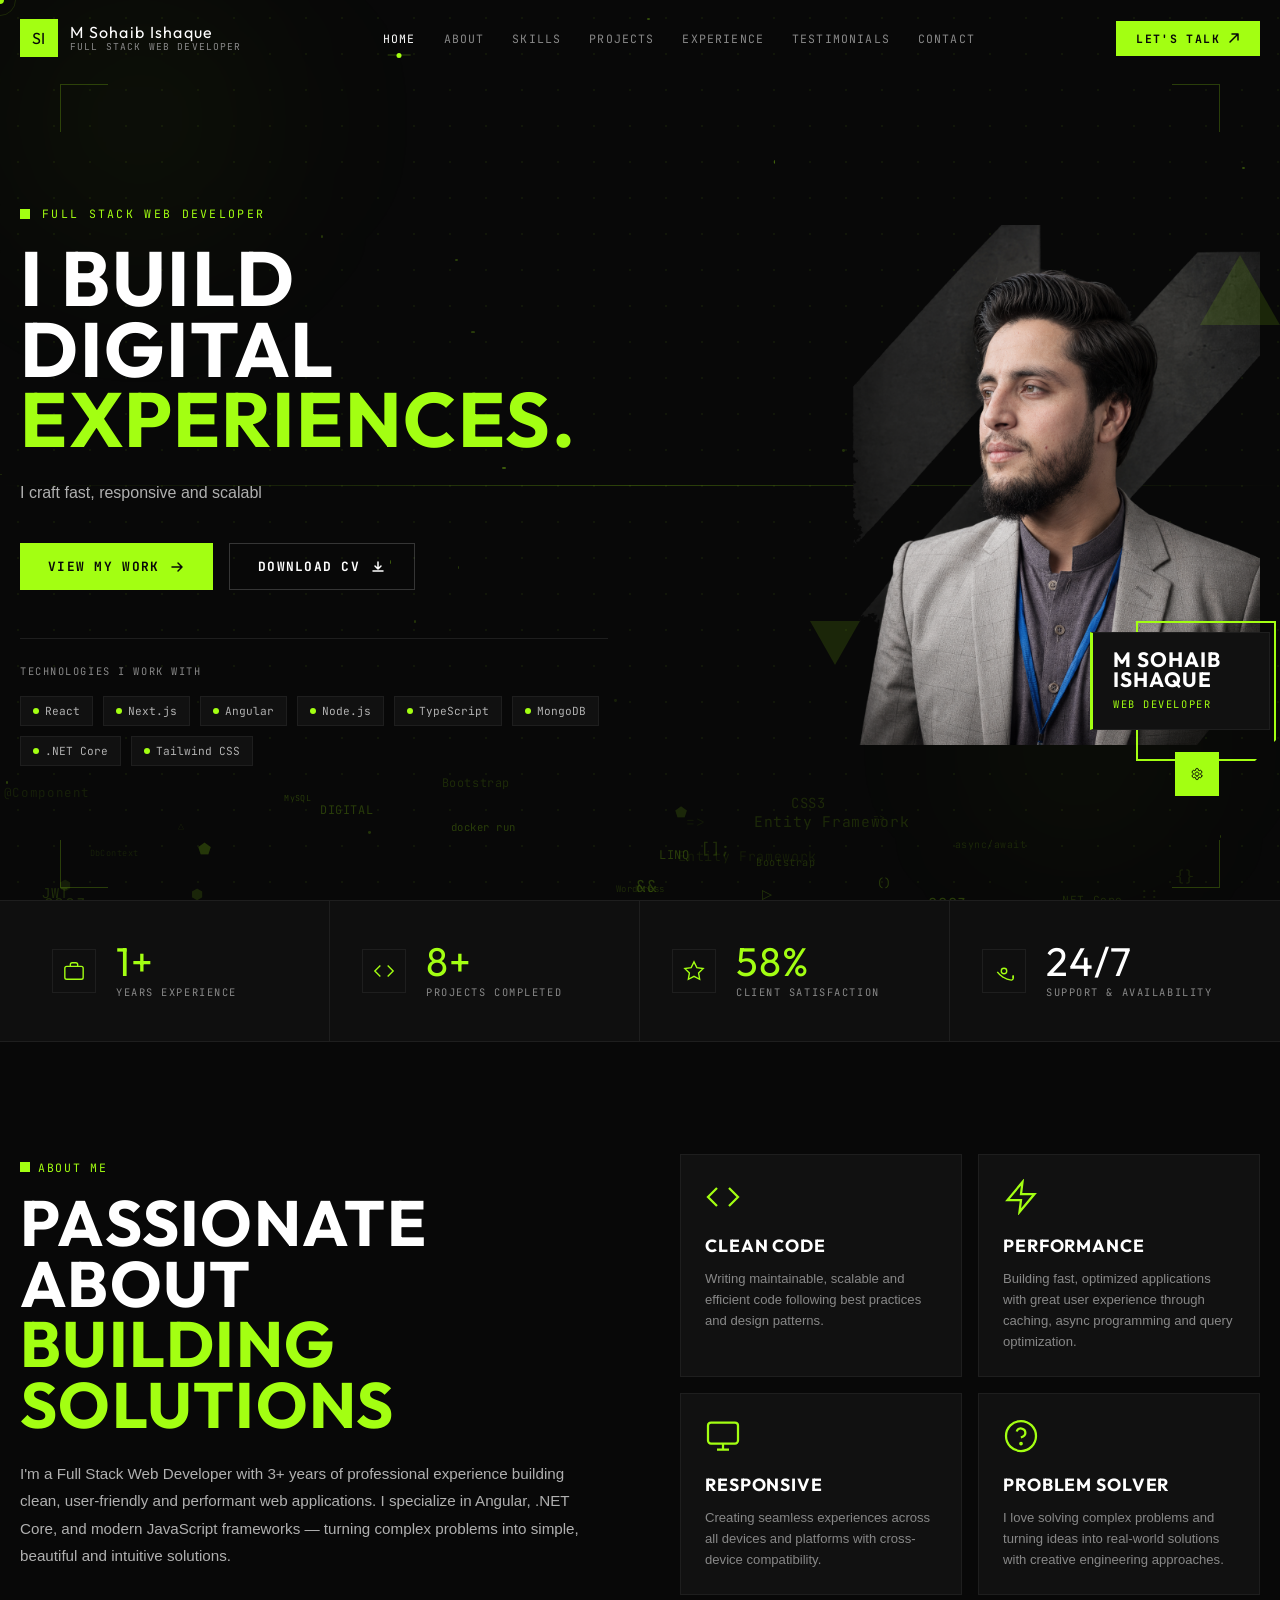
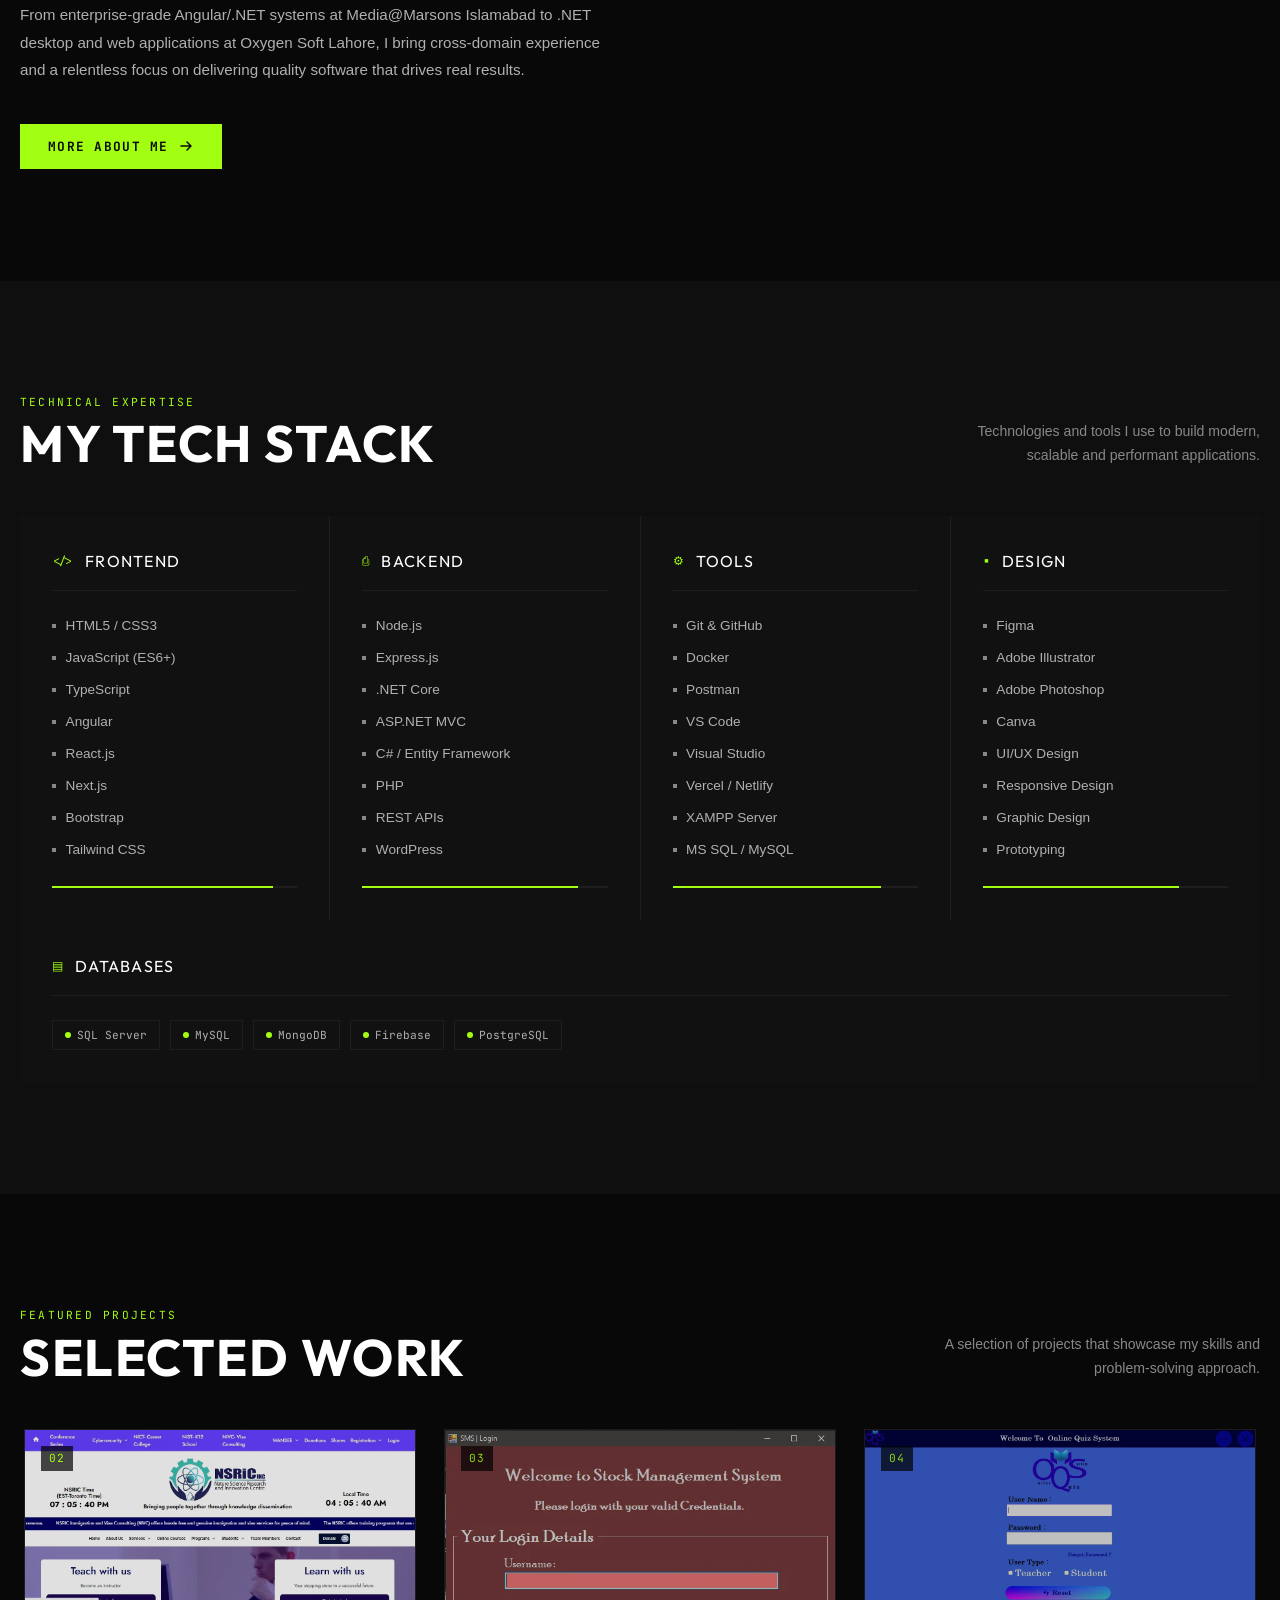
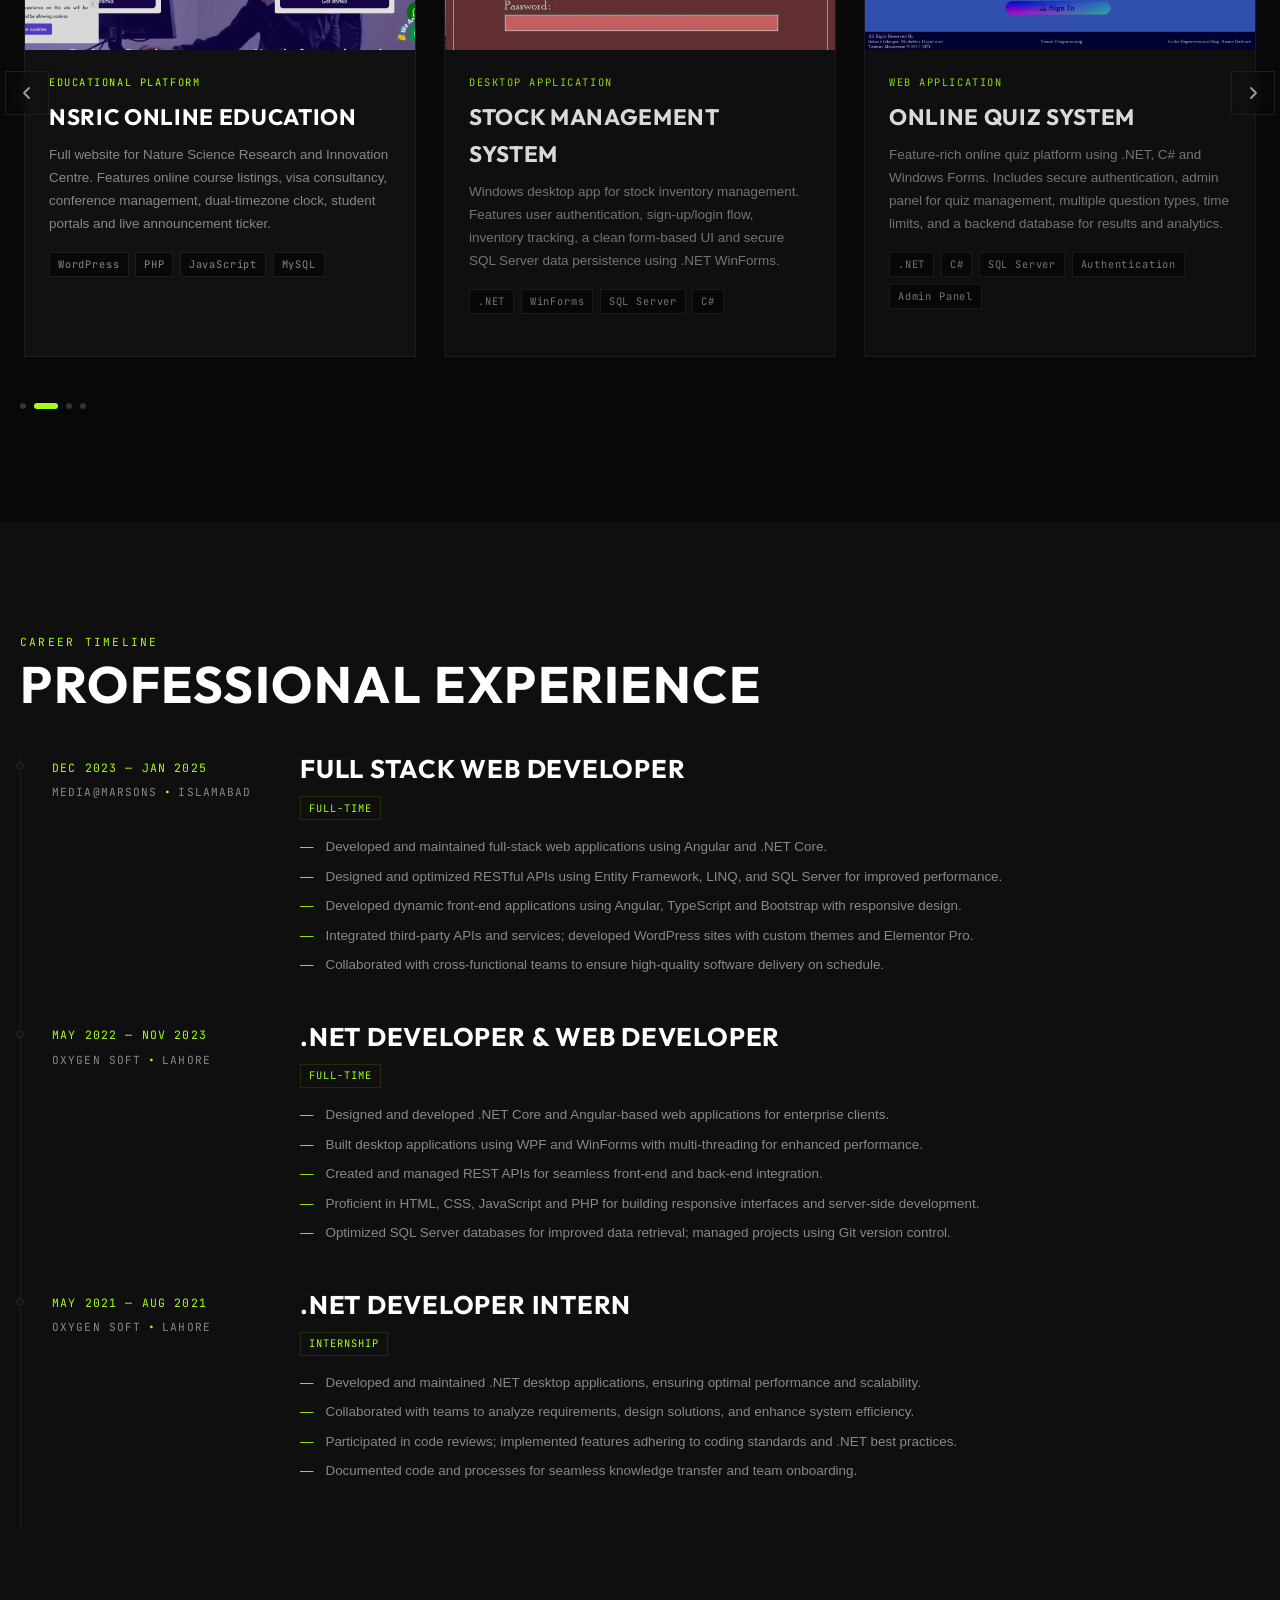
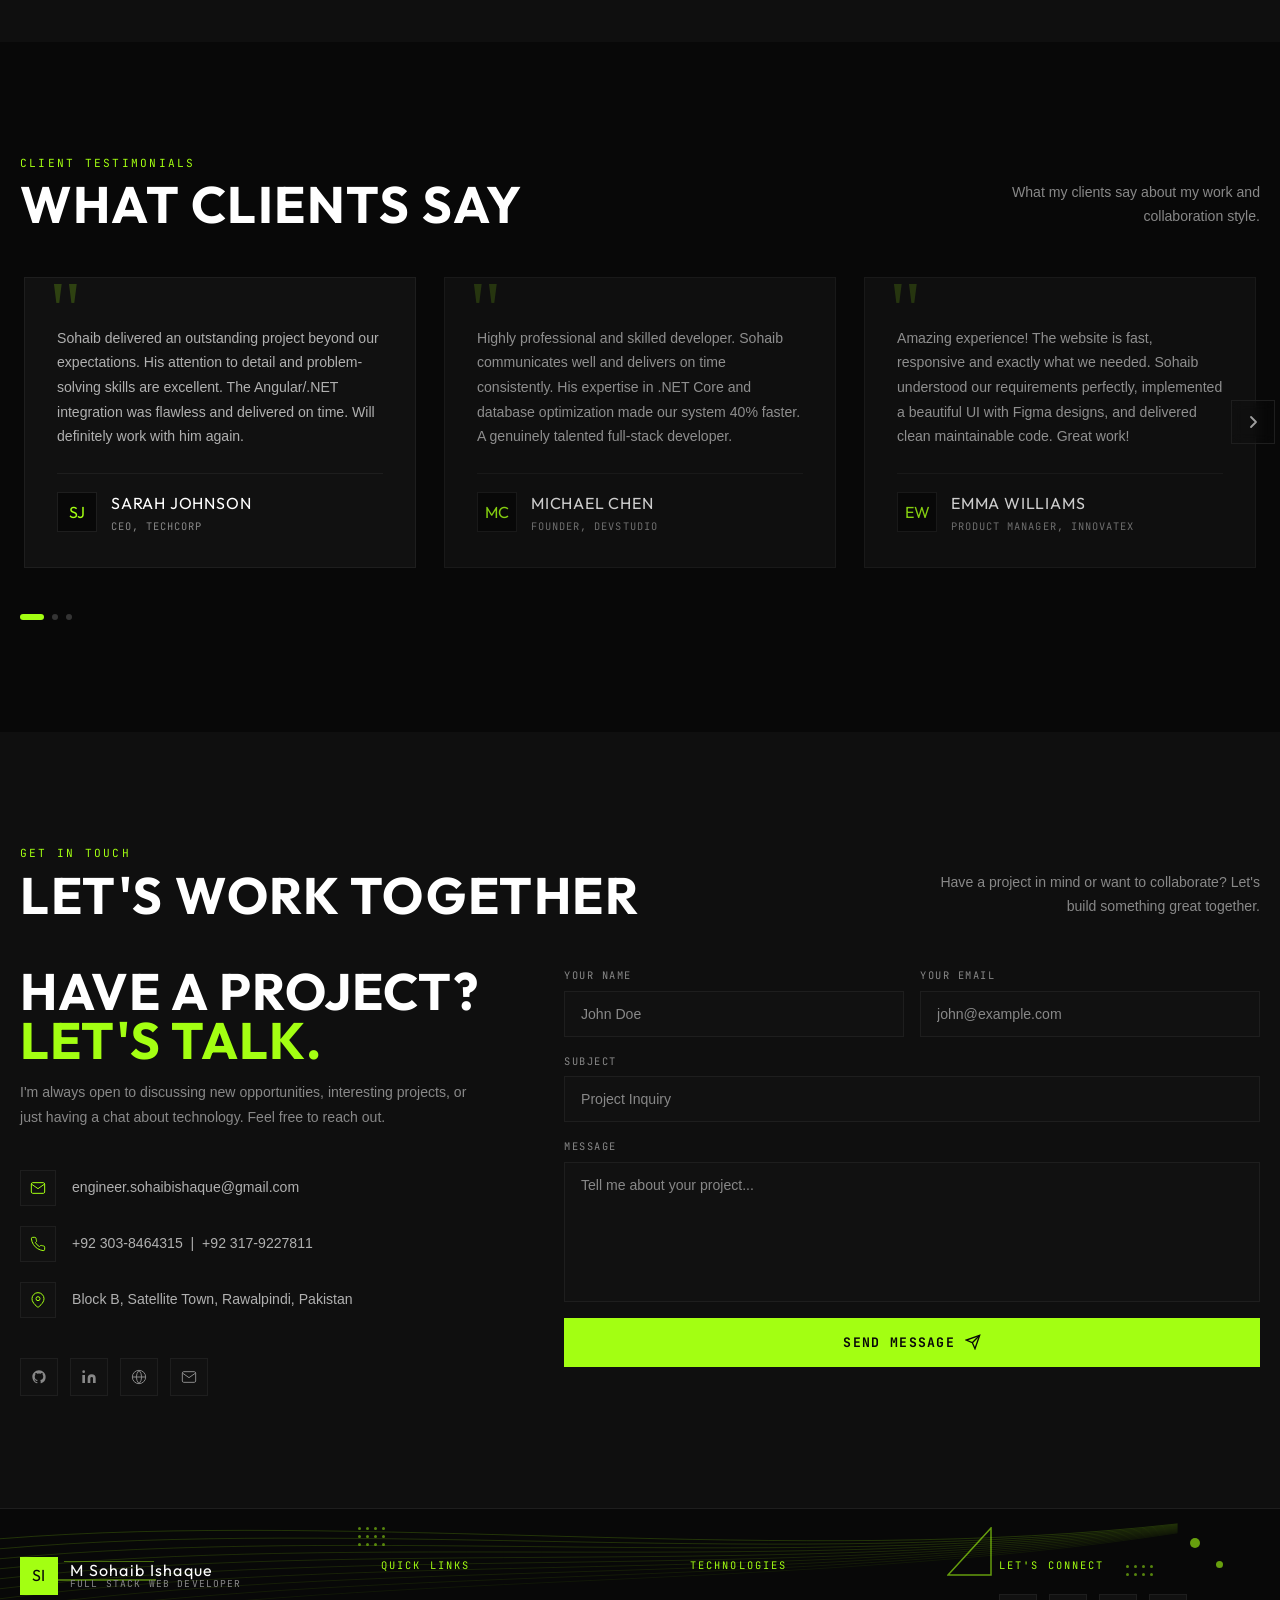
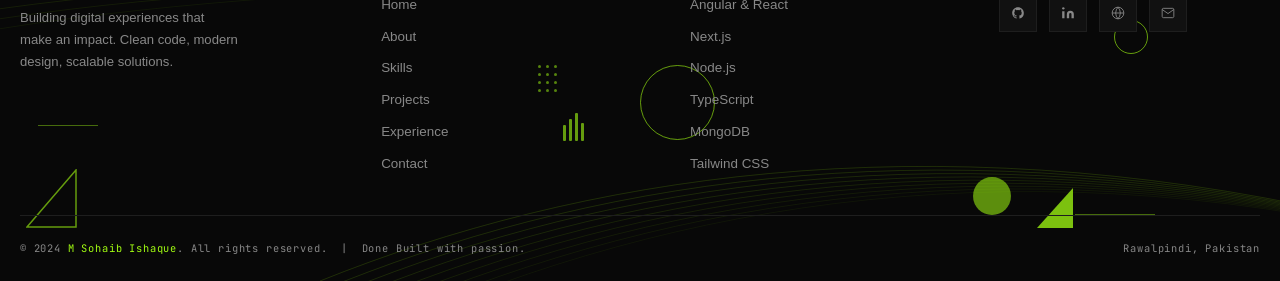
==== commit f0742232: "intial commit" ====
--- a/index.html
+++ b/index.html
@@ -15,13 +15,13 @@
     <link href="https://fonts.googleapis.com/css2?family=Bebas+Neue&family=Barlow:wght@300;400;500;600;700&family=JetBrains+Mono:wght@400;700&display=swap" rel="stylesheet" />
 
     <!-- Stylesheet -->      
-    <link rel="stylesheet" href="./css/styles.css" />
+    <link rel="stylesheet" href="./assets/css/styles.css" />
 
     <!-- Swiper.js CSS -->
     <link rel="stylesheet" href="https://cdn.jsdelivr.net/npm/swiper@11/swiper-bundle.min.css" />
 
     <!-- Carousel Styles -->
-    <link rel="stylesheet" href="./css/carousel.css" />
+    <link rel="stylesheet" href="./assets/css/carousel.css" />
     <style>
         .project-thumb-screenshot {
           position: absolute;
@@ -1236,18 +1236,18 @@
     </footer>
 
     <!-- Script -->
-    <script src="js/constants.js"></script>
-    <script src="js/utils.js"></script>
-    <script src="js/animations.js"></script>
-    <script src="js/textures.js"></script>
-    <script src="js/interactions.js"></script>
-    <script src="js/main.js"></script>
+    <script src="./assets/js/constants.js"></script>
+    <script src="./assets/js/utils.js"></script>
+    <script src="./assets/js/animations.js"></script>
+    <script src="./assets/js/textures.js"></script>
+    <script src="./assets/js/interactions.js"></script>
+    <script src="./assets/js/main.js"></script>
 
     <!-- Swiper.js -->
     <script src="https://cdn.jsdelivr.net/npm/swiper@11/swiper-bundle.min.js"></script>
 
     <!-- Carousel -->
-    <script src="js/carousel.js"></script>
+    <script src="./assets/js/carousel.js"></script>
 
 </body>
 
--- a/assets/css/styles.css
+++ b/assets/css/styles.css
@@ -0,0 +1,5416 @@
+/* ===================================================
+   M SOHAIB ISHAQUE — PORTFOLIO STYLESHEET (REFACTORED)
+   Dark Minimalist | Neon Green Accents
+   FULLY THEMEABLE — All colors use CSS variables
+   =================================================== */
+
+@import url('https://fonts.googleapis.com/css2?family=Bebas+Neue&family=Barlow:wght@300;400;500;600;700&family=JetBrains+Mono:wght@400;700&display=swap');
+@import url('https://fonts.googleapis.com/css2?family=Merriweather+Sans:ital,wght@0,300..800;1,300..800&family=Outfit:wght@100..900&display=swap');
+
+/* ─── CSS Variables (COMPLETE THEME SYSTEM) ─── */
+:root {
+  /* ===== CORE COLORS ===== */
+  --bg:         #080808;
+  --bg-2:       #0f0f0f;
+  --bg-card:    #111111;
+  --bg-card-hover: #161616;
+  --border:     #1e1e1e;
+  --border-light: rgba(255, 255, 255, 0.08);
+  --border-accent: var(--accent-dim);
+  
+  --accent:     #A3FF12;
+  --accent-dim: rgba(163,255,18,0.12);
+  
+  --white:      #FFFFFF;
+  --white-dim: rgba(255, 255, 255, 0.9);
+  --gray:       #888888;
+  --gray-light: #b0b0b0;
+  --gray-muted: rgba(255, 255, 255, 0.6);
+  --gray-dim: rgba(255, 255, 255, 0.18);
+  --gray-dark: rgba(255, 255, 255, 0.04);
+  
+  /* ===== TYPOGRAPHY ===== */
+  --font-head:  "Outfit", sans-serif;
+  --font-body:  "Montserrat", sans-serif;
+  --font-mono:  'JetBrains Mono', monospace;
+  
+  /* ===== SPACING & LAYOUT ===== */
+  --max-w:      1240px;
+  --nav-h:      70px;
+  
+  /* ===== SHADOWS ===== */
+  --sh1: 0 1px 3px rgba(0, 0, 0, 0.06), 0 1px 2px var(--accent-dim);
+  --sh2: 0 4px 16px rgba(0, 0, 0, 0.08), 0 1px 4px var(--accent-dim);
+  --sh3: 0 12px 40px rgba(0, 0, 0, 0.14), 0 4px 12px var(--accent-dim);
+  --sh-dark: 0 20px 60px rgba(0, 0, 0, 0.5);
+  --sh-accent: 0 0 16px var(--accent-dim);
+  --sh-accent-sm: 0 0 14px  var(--accent-dim);
+  
+  /* ===== TRANSITIONS ===== */
+  --transition: 0.35s cubic-bezier(0.4, 0, 0.2, 1);
+  --transition-fast: 0.2s ease;
+  --transition-smooth: 0.4s cubic-bezier(0.4, 0, 0.2, 1);
+  --ease-bounce: cubic-bezier(0.34, 1.56, 0.64, 1);
+  
+  /* ===== CAROUSEL (Swiper) ===== */
+  --si-accent:      var(--accent);
+  --si-bg:          var(--bg);
+  --si-bg-card:     var(--bg-card);
+  --si-border:      var(--border);
+  --si-ease:        cubic-bezier(0.4, 0, 0.2, 1);
+  --si-transition:  0.35s var(--si-ease);
+  
+  /* ===== TICKER ===== */
+  --si-ticker-dur: 40s;
+}
+
+/* ===================================================
+   BASE & RESET
+   =================================================== */
+*, *::before, *::after { box-sizing: border-box; margin: 0; padding: 0; }
+html { scroll-behavior: smooth; font-size: 16px; }
+body {
+  background: var(--bg);
+  color: var(--white);
+  font-family: var(--font-body);
+  font-weight: 400;
+  line-height: 1.65;
+  overflow-x: hidden;
+}
+img { display: block; max-width: 100%; }
+a { color: inherit; text-decoration: none; }
+ul { list-style: none; }
+button { cursor: pointer; border: none; background: none; font-family: inherit; }
+input, textarea { font-family: inherit; }
+
+
+/* ─── Scrollbar ─── */
+::-webkit-scrollbar { width: 4px; }
+::-webkit-scrollbar-track { background: var(--bg); }
+::-webkit-scrollbar-thumb { background: var(--accent); border-radius: 2px; }
+
+/* ─── Selection ─── */
+::selection { background: var(--accent); color: var(--bg); }
+
+/* ─── Container ─── */
+.container {
+  width: min(var(--max-w), 100% - 2rem);
+  margin-inline: auto;
+}
+
+/* ─── Section Number ─── */
+.section-side {
+  position: absolute;
+  left: -3.5rem;
+  top: 0;
+  display: flex;
+  flex-direction: column;
+  align-items: center;
+  gap: 0.5rem;
+  pointer-events: none;
+}
+.section-side span {
+  font-family: var(--font-mono);
+  font-size: 0.65rem;
+  color: var(--gray);
+  writing-mode: vertical-rl;
+  letter-spacing: 0.15em;
+  text-transform: uppercase;
+}
+.section-num {
+  font-family: var(--font-head);
+  font-size: 3.5rem;
+  color: var(--border);
+  line-height: 1;
+  display: block;
+}
+
+/* ─── Section Wrapper ─── */
+.section-wrap {
+  position: relative;
+}
+
+/* ─── Scroll Reveal ─── */
+.reveal {
+  opacity: 0;
+  transform: translateY(40px);
+  transition: opacity 0.7s ease, transform 0.7s ease;
+}
+.reveal.visible {
+  opacity: 1;
+  transform: translateY(0);
+}
+.reveal-left {
+  opacity: 0;
+  transform: translateX(-40px);
+  transition: opacity 0.7s ease, transform 0.7s ease;
+}
+.reveal-left.visible {
+  opacity: 1;
+  transform: translateX(0);
+}
+.reveal-right {
+  opacity: 0;
+  transform: translateX(40px);
+  transition: opacity 0.7s ease, transform 0.7s ease;
+}
+.reveal-right.visible {
+  opacity: 1;
+  transform: translateX(0);
+}
+
+/* ─── Accent Tag ─── */
+.accent-tag {
+  display: inline-flex;
+  align-items: center;
+  gap: 0.5rem;
+  font-family: var(--font-mono);
+  font-size: 0.72rem;
+  color: var(--accent);
+  letter-spacing: 0.15em;
+  text-transform: uppercase;
+  margin-bottom: 1rem;
+}
+.accent-tag::before {
+  content: '';
+  display: block;
+  width: 10px;
+  height: 10px;
+  background: var(--accent);
+}
+
+/* ─── Buttons ─── */
+.btn {
+  display: inline-flex;
+  align-items: center;
+  gap: 0.6rem;
+  padding: 0.75rem 1.75rem;
+  font-family: var(--font-mono);
+  font-size: 0.8rem;
+  font-weight: 700;
+  letter-spacing: 0.1em;
+  text-transform: uppercase;
+  transition: var(--transition);
+  position: relative;
+  overflow: hidden;
+}
+.btn::before {
+  content: '';
+  position: absolute;
+  inset: 0;
+  transform: scaleX(0);
+  transform-origin: left;
+  transition: transform var(--transition);
+}
+.btn:hover::before { transform: scaleX(1); }
+
+.btn-primary {
+  background: var(--accent);
+  color: var(--bg);
+}
+.btn-primary::before { background: var(--gray-dark); }
+.btn-primary:hover { transform: translateY(-2px); box-shadow: 0 8px 24px var(--accent-dim); }
+
+.btn-outline {
+  border: 1px solid var(--gray-dim);
+  color: var(--white);
+}
+.btn-outline::before { background: var(--gray-dark); }
+.btn-outline:hover { border-color: var(--accent); color: var(--accent); transform: translateY(-2px); }
+
+.btn svg { flex-shrink: 0; transition: transform var(--transition); }
+.btn:hover svg { transform: translateX(3px); }
+
+/* ─── PRELOADER ─── */
+#preloader {
+  position: fixed;
+  inset: 0;
+  background: var(--bg);
+  z-index: 9999;
+  display: flex;
+  flex-direction: column;
+  align-items: center;
+  justify-content: center;
+  gap: 1.5rem;
+  transition: opacity 0.6s ease, visibility 0.6s ease;
+}
+#preloader.hidden { opacity: 0; visibility: hidden; }
+.preloader-logo {
+  font-family: var(--font-head);
+  font-size: 4rem;
+  color: var(--accent);
+  letter-spacing: 0.1em;
+  animation: pulse 1.2s ease-in-out infinite;
+}
+.preloader-bar {
+  width: 200px;
+  height: 2px;
+  background: var(--border);
+  position: relative;
+  overflow: hidden;
+}
+.preloader-bar::after {
+  content: '';
+  position: absolute;
+  left: -100%;
+  top: 0;
+  width: 100%;
+  height: 100%;
+  background: var(--accent);
+  animation: load 1.4s ease forwards;
+}
+@keyframes load {
+  to { left: 0; }
+}
+@keyframes pulse {
+  0%, 100% { opacity: 1; }
+  50% { opacity: 0.4; }
+}
+
+/* ─── NAVBAR ─── */
+.navbar {
+  position: fixed;
+  top: 0;
+  left: 0;
+  right: 0;
+  height: var(--nav-h);
+  z-index: 1000;
+  transition: background var(--transition), box-shadow var(--transition);
+}
+.navbar.scrolled {
+  background: var(--si-bg);
+  backdrop-filter: blur(16px);
+  box-shadow: 0 1px 0 var(--border);
+}
+.nav-inner {
+  display: flex;
+  align-items: center;
+  justify-content: space-between;
+  height: 100%;
+  padding: 1.2rem 0;
+}
+.nav-logo {
+  display: flex;
+  align-items: center;
+  gap: 0.75rem;
+}
+.logo-box {
+  width: 38px;
+  height: 38px;
+  background: var(--accent);
+  display: flex;
+  align-items: center;
+  justify-content: center;
+  font-family: var(--font-head);
+  font-size: 1rem;
+  color: var(--bg);
+  letter-spacing: 0.05em;
+  flex-shrink: 0;
+}
+.logo-text {
+  display: flex;
+  flex-direction: column;
+  line-height: 1.1;
+}
+.logo-name {
+  font-family: var(--font-head);
+  font-size: 1rem;
+  letter-spacing: 0.08em;
+  color: var(--white);
+}
+.logo-role {
+  font-family: var(--font-mono);
+  font-size: 0.6rem;
+  color: var(--gray);
+  letter-spacing: 0.12em;
+  text-transform: uppercase;
+}
+.nav-menu {
+  display: flex;
+  align-items: center;
+  gap: 0.25rem;
+}
+.nav-link {
+  font-family: var(--font-mono);
+  font-size: 0.72rem;
+  color: var(--gray);
+  letter-spacing: 0.1em;
+  text-transform: uppercase;
+  padding: 0.4rem 0.75rem;
+  transition: color var(--transition);
+  position: relative;
+}
+.nav-link::after {
+  content: '';
+  position: absolute;
+  bottom: -2px;
+  left: 50%;
+  transform: translateX(-50%) scaleX(0);
+  width: 40%;
+  height: 2px;
+  background: var(--accent-dim);
+  transition: transform var(--transition);
+}
+.nav-link:hover, .nav-link.active { color: var(--white); }
+.nav-link:hover::after, .nav-link.active::after { transform: translateX(-50%) scaleX(1); }
+
+.nav-link.active::before{
+  content: '';
+  position: absolute;
+  bottom: -4px;
+  left: 50%;
+  transform: translateX(-50%) ;
+  width: 5px;
+  height: 5px;
+  background: var(--accent);
+  border-radius: 50%;
+  transition: transform var(--transition);
+
+}
+.nav-right-btns{
+  display: flex;
+  align-items: center;
+  gap: 10px;
+}
+
+.nav-cta {
+  display: flex;
+  align-items: center;
+  gap: 0.5rem;
+  background: var(--accent);
+  color: var(--bg);
+  padding: 0.5rem 1.25rem;
+  font-family: var(--font-mono);
+  font-size: 0.72rem;
+  font-weight: 700;
+  letter-spacing: 0.12em;
+  text-transform: uppercase;
+  transition: var(--transition);
+}
+.nav-cta:hover { background: var(--white); transform: translateY(-1px); }
+
+
+
+.hamburger {
+  display: none;
+  flex-direction: column;
+  gap: 5px;
+  width: 28px;
+  padding: 4px 0;
+}
+.hamburger span {
+  display: block;
+  height: 2px;
+  background: var(--white);
+  transition: var(--transition);
+  transform-origin: left;
+}
+.hamburger.open span:nth-child(1) { transform: rotate(45deg) translateY(-1px); }
+.hamburger.open span:nth-child(2) { opacity: 0; transform: scaleX(0); }
+.hamburger.open span:nth-child(3) { transform: rotate(-45deg) translateY(1px); }
+
+/* ─── HERO (index) ─── */
+#home {
+  min-height: 100vh;
+  padding-top: var(--nav-h);
+  display: flex;
+  align-items: center;
+  position: relative;
+  overflow: hidden;
+}
+.hero-grid-bg {
+  position: absolute;
+  inset: 0;
+  pointer-events: none;
+}
+.hero-glow {
+  position: absolute;
+  background: radial-gradient(circle, var(--accent-dim) 0%, transparent 70%);
+  top: -100px;
+  right: 0;
+  pointer-events: none;
+}
+.hero-inner {
+  display: grid;
+  grid-template-columns: 1fr 1fr;
+  align-items: center;
+  gap: 4rem;
+  padding: 5rem 0;
+  position: relative;
+  z-index: 1;
+}
+.hero-label {
+  font-family: var(--font-mono);
+  font-size: 0.72rem;
+  color: var(--accent);
+  letter-spacing: 0.2em;
+  text-transform: uppercase;
+  margin-bottom: 1.25rem;
+  display: flex;
+  align-items: center;
+  gap: 0.75rem;
+}
+.hero-label::before {
+  content: '';
+  display: inline-block;
+  width: 10px;
+  height: 10px;
+  background: var(--accent);
+  animation: blink 2s ease-in-out infinite;
+}
+@keyframes blink {
+  0%, 100% { opacity: 1; }
+  50% { opacity: 0.2; }
+}
+.hero-headline {
+  font-family: var(--font-head);
+  font-size: clamp(4rem, 6vw, 7rem);
+  line-height: 0.92;
+  letter-spacing: 0.02em;
+  text-transform: uppercase;
+  margin-bottom: 1.5rem;
+}
+.hero-headline .line-accent { color: var(--accent); display: block; }
+.hero-headline .line-white { color: var(--white); display: block; }
+
+.hero-sub {
+  color: var(--gray-light);
+  font-size: 1rem;
+  max-width: 440px;
+  margin-bottom: 2.25rem;
+  line-height: 1.75;
+}
+.hero-btns {
+  display: flex;
+  gap: 1rem;
+  flex-wrap: wrap;
+  margin-bottom: 3rem;
+}
+.hero-tech {
+  border-top: 1px solid var(--border);
+  padding-top: 1.5rem;
+}
+.hero-tech-label {
+  font-family: var(--font-mono);
+  font-size: 0.65rem;
+  color: var(--gray);
+  letter-spacing: 0.15em;
+  text-transform: uppercase;
+  margin-bottom: 1rem;
+}
+.tech-pills {
+  display: flex;
+  flex-wrap: wrap;
+  gap: 0.6rem;
+}
+.tech-pill {
+  display: flex;
+  align-items: center;
+  gap: 0.4rem;
+  background: var(--bg-card);
+  border: 1px solid var(--border);
+  padding: 0.3rem 0.75rem;
+  font-family: var(--font-mono);
+  font-size: 0.7rem;
+  color: var(--gray-light);
+  transition: var(--transition);
+}
+.tech-pill:hover {
+  border-color: var(--accent);
+  color: var(--accent);
+  transform: translateY(-2px);
+}
+.tech-pill-dot {
+  width: 6px;
+  height: 6px;
+  background: var(--accent);
+  border-radius: 50%;
+}
+
+/* Hero Image Side */
+.hero-visual {
+  position: relative;
+  display: flex;
+  justify-content: end;
+}
+.hero-img-wrap {
+  position: relative;
+  width: 420px;
+  height: 520px;
+}
+
+.hero-img-accent {
+  position: absolute;
+  bottom: -16px;
+  right: -16px;
+  width: 140px;
+  height: 140px;
+  border: 2px solid var(--accent);
+  clip-path: polygon(0 0, 100% 0, 100% 85%, 85% 100%, 0 100%);
+  pointer-events: none;
+  animation: float 4s ease-in-out infinite;
+}
+@keyframes float {
+  0%, 100% { transform: translateY(0); }
+  50% { transform: translateY(-8px); }
+}
+.hero-img {
+  position: absolute;
+  inset: 0;
+  width: 100%;
+  height: 100%;
+  object-fit: cover;
+  object-position: top center;
+  clip-path: polygon(0 0, 100% 0, 100% 85%, 85% 100%, 0 100%);
+  filter: grayscale(20%);
+  transition: filter var(--transition);
+}
+.hero-img:hover { filter: grayscale(0%); }
+
+.hero-name-card {
+  position: absolute;
+  bottom: 15px;
+  right: -10px;
+  background: var(--bg-card);
+  border: 1px solid var(--border);
+  border-left: 3px solid var(--accent);
+  padding: 1rem 1.25rem;
+  min-width: 180px;
+  z-index: 2;
+}
+.hero-name-card h3 {
+  font-family: var(--font-head);
+  font-size: 1.3rem;
+  letter-spacing: 0.05em;
+  line-height: 1;
+  text-transform: uppercase;
+}
+.hero-name-card p {
+  font-family: var(--font-mono);
+  font-size: 0.65rem;
+  color: var(--accent);
+  letter-spacing: 0.15em;
+  text-transform: uppercase;
+  margin-top: 0.35rem;
+}
+
+/* Geometric decorations */
+.geo-tri {
+  position: absolute;
+  width: 0;
+  height: 0;
+  pointer-events: none;
+}
+.geo-tri-1 {
+  top: 30px;
+  right: -20px;
+  border-left: 40px solid transparent;
+  border-right: 40px solid transparent;
+  border-bottom: 70px solid var(--accent-dim);
+}
+.geo-tri-2 {
+  bottom: 80px;
+  left: -30px;
+  border-left: 25px solid transparent;
+  border-right: 25px solid transparent;
+  border-top: 44px solid var(--accent-dim);
+}
+
+/* ─── METRICS ─── */
+#metrics {
+  padding: 0;
+  border-top: 1px solid var(--border);
+  border-bottom: 1px solid var(--border);
+  background: var(--bg-2);
+}
+.metrics-grid {
+  display: grid;
+  grid-template-columns: repeat(4, 1fr);
+}
+.metric-item {
+  padding: 2.5rem 2rem;
+  display: flex;
+  align-items: center;
+  gap: 1.25rem;
+  border-right: 1px solid var(--border);
+  transition: background var(--transition);
+}
+.metric-item:last-child { border-right: none; }
+.metric-item:hover { background: var(--accent-dim); }
+.metric-icon {
+  width: 44px;
+  height: 44px;
+  border: 1px solid var(--border);
+  display: flex;
+  align-items: center;
+  justify-content: center;
+  color: var(--accent);
+  flex-shrink: 0;
+  transition: var(--transition);
+}
+.metric-item:hover .metric-icon {
+  background: var(--accent);
+  color: var(--bg);
+  border-color: var(--accent);
+}
+.metric-num {
+  font-family: var(--font-head);
+  font-size: 2.5rem;
+  color: var(--white);
+  letter-spacing: 0.02em;
+  line-height: 1;
+}
+.metric-num span { color: var(--accent); }
+.metric-label {
+  font-family: var(--font-mono);
+  font-size: 0.65rem;
+  color: var(--gray);
+  letter-spacing: 0.15em;
+  text-transform: uppercase;
+  margin-top: 0.2rem;
+}
+
+/* ─── ABOUT ─── */
+#about {
+  padding: 7rem 0;
+}
+.about-grid {
+  display: grid;
+  grid-template-columns: 1fr 1fr;
+  gap: 5rem;
+  align-items: start;
+}
+.about-heading {
+  font-family: var(--font-head);
+  font-size: clamp(2.5rem, 5vw, 4rem);
+  line-height: 0.95;
+  text-transform: uppercase;
+  letter-spacing: 0.02em;
+  margin-bottom: 1.5rem;
+}
+.about-heading strong { color: var(--accent); display: block; }
+.about-body {
+  color: var(--gray-light);
+  margin-bottom: 2rem;
+  font-size: 0.95rem;
+  line-height: 1.8;
+}
+.about-values {
+  display: grid;
+  grid-template-columns: 1fr 1fr;
+  gap: 1rem;
+}
+.value-card {
+  background: var(--bg-card);
+  border: 1px solid var(--border);
+  padding: 1.5rem;
+  transition: var(--transition);
+  position: relative;
+  overflow: hidden;
+}
+.value-card::before {
+  content: '';
+  position: absolute;
+  bottom: 0;
+  left: 0;
+  right: 0;
+  height: 2px;
+  background: var(--accent);
+  transform: scaleX(0);
+  transform-origin: left;
+  transition: transform var(--transition);
+}
+.value-card:hover { border-color: var(--accent-dim); transform: translateY(-4px); }
+.value-card:hover::before { transform: scaleX(1); }
+.value-icon {
+  width: 36px;
+  height: 36px;
+  color: var(--accent);
+  margin-bottom: 1rem;
+}
+.value-title {
+  font-family: var(--font-head);
+  font-size: 1.1rem;
+  letter-spacing: 0.05em;
+  text-transform: uppercase;
+  margin-bottom: 0.5rem;
+}
+.value-desc {
+  font-size: 0.82rem;
+  color: var(--gray);
+  line-height: 1.6;
+}
+
+/* ─── SKILLS (index) ─── */
+#skills {
+  padding: 7rem 0;
+  background: var(--bg-2);
+}
+.section-header {
+  display: flex;
+  align-items: flex-end;
+  justify-content: space-between;
+  margin-bottom: 3rem;
+  gap: 2rem;
+  flex-wrap: wrap;
+}
+.section-label {
+  font-family: var(--font-mono);
+  font-size: 0.7rem;
+  color: var(--accent);
+  letter-spacing: 0.2em;
+  text-transform: uppercase;
+  margin-bottom: 0.5rem;
+}
+.section-title {
+  font-family: var(--font-head);
+  font-size: clamp(2rem, 4vw, 3.5rem);
+  text-transform: uppercase;
+  letter-spacing: 0.03em;
+  line-height: 0.95;
+}
+.section-desc {
+  color: var(--gray);
+  font-size: 0.88rem;
+  max-width: 320px;
+  text-align: right;
+  line-height: 1.7;
+}
+
+.skills-grid {
+  display: grid;
+  grid-template-columns: repeat(4, 1fr);
+  gap: 1px;
+  background: var(--border);
+}
+.skill-category {
+  background: var(--bg-card);
+  padding: 2rem;
+  transition: background var(--transition);
+}
+.skill-category:hover { background: var(--bg-card-hover); }
+.skill-cat-header {
+  display: flex;
+  align-items: center;
+  gap: 0.75rem;
+  margin-bottom: 1.5rem;
+  padding-bottom: 1rem;
+  border-bottom: 1px solid var(--border);
+}
+.skill-cat-icon {
+  font-family: var(--font-mono);
+  font-size: 0.72rem;
+  color: var(--accent);
+}
+.skill-cat-name {
+  font-family: var(--font-head);
+  font-size: 1rem;
+  letter-spacing: 0.08em;
+  text-transform: uppercase;
+  color: var(--white);
+}
+.skill-list {
+  display: flex;
+  flex-direction: column;
+  gap: 0.6rem;
+}
+.skill-item {
+  display: flex;
+  align-items: center;
+  gap: 0.6rem;
+  font-size: 0.85rem;
+  color: var(--gray-light);
+  transition: color var(--transition);
+}
+.skill-item::before {
+  content: '';
+  flex-shrink: 0;
+  width: 4px;
+  height: 4px;
+  background: var(--gray);
+  transition: background var(--transition);
+}
+.skill-category:hover .skill-item { color: var(--white); }
+.skill-category:hover .skill-item::before { background: var(--accent); }
+.skill-cat-bar {
+  margin-top: 1.5rem;
+  height: 2px;
+  background: var(--border);
+  position: relative;
+  overflow: hidden;
+}
+.skill-cat-bar-fill {
+  position: absolute;
+  left: 0;
+  top: 0;
+  height: 100%;
+  background: var(--accent);
+  width: 0;
+  transition: width 1.2s ease;
+}
+
+/* ─── PROJECTS (index) ─── */
+#projects {
+  padding: 7rem 0;
+}
+.projects-grid {
+  display: grid;
+  grid-template-columns: repeat(3, 1fr);
+  gap: 1rem;
+  margin-top: 3rem;
+}
+.project-card {
+  background: var(--bg-card);
+  border: 1px solid var(--border);
+  overflow: hidden;
+  transition: var(--transition);
+  position: relative;
+  cursor: pointer;
+}
+.project-card:hover { border-color: var(--accent-dim); transform: translateY(-6px); box-shadow: var(--sh-dark); }
+.project-thumb {
+  width: 100%;
+  height: 220px;
+  background: linear-gradient(135deg, #111 0%, #1a1a1a 100%);
+  position: relative;
+  overflow: hidden;
+  display: flex;
+  align-items: center;
+  justify-content: center;
+}
+.project-num-badge {
+  position: absolute;
+  top: 1rem;
+  left: 1rem;
+  font-family: var(--font-mono);
+  font-size: 0.7rem;
+  color: var(--accent);
+  background: rgba(0,0,0,0.7);
+  padding: 0.2rem 0.5rem;
+  letter-spacing: 0.1em;
+}
+.project-overlay {
+  position: absolute;
+  inset: 0;
+  background: var(--accent-dim);
+  opacity: 0;
+  transition: opacity var(--transition);
+  display: flex;
+  align-items: center;
+  justify-content: center;
+}
+.project-card:hover .project-overlay { opacity: 1; }
+.project-overlay-icon {
+  width: 48px;
+  height: 48px;
+  background: var(--accent);
+  display: flex;
+  align-items: center;
+  justify-content: center;
+  color: var(--bg);
+  transform: scale(0);
+  transition: transform 0.3s var(--ease-bounce);
+}
+.project-card:hover .project-overlay-icon { transform: scale(1); }
+
+.project-body {
+  padding: 1.5rem;
+}
+.project-category {
+  font-family: var(--font-mono);
+  font-size: 0.65rem;
+  color: var(--accent);
+  letter-spacing: 0.15em;
+  text-transform: uppercase;
+  margin-bottom: 0.5rem;
+}
+.project-name {
+  font-family: var(--font-head);
+  font-size: 1.4rem;
+  letter-spacing: 0.03em;
+  text-transform: uppercase;
+  margin-bottom: 0.5rem;
+}
+.project-desc {
+  font-size: 0.84rem;
+  color: var(--gray);
+  line-height: 1.7;
+  margin-bottom: 1rem;
+}
+.project-tags {
+  display: flex;
+  flex-wrap: wrap;
+  gap: 0.4rem;
+}
+.project-tag {
+  font-family: var(--font-mono);
+  font-size: 0.65rem;
+  color: var(--gray);
+  background: var(--bg);
+  border: 1px solid var(--border);
+  padding: 0.2rem 0.5rem;
+  letter-spacing: 0.08em;
+  transition: var(--transition);
+}
+.project-card:hover .project-tag { border-color: var(--accent-dim); }
+
+/* ─── EXPERIENCE (index) ─── */
+#experience {
+  padding: 7rem 0;
+  background: var(--bg-2);
+}
+.timeline {
+  margin-top: 3rem;
+  position: relative;
+}
+.timeline::before {
+  content: '';
+  position: absolute;
+  left: 0;
+  top: 0;
+  bottom: 0;
+  width: 1px;
+  background: var(--border);
+}
+.timeline-item {
+  display: grid;
+  grid-template-columns: 200px 1fr;
+  gap: 3rem;
+  padding: 0 0 3rem 2rem;
+  position: relative;
+}
+.timeline-item::before {
+  content: '';
+  position: absolute;
+  left: -4px;
+  top: 6px;
+  width: 8px;
+  height: 8px;
+  background: var(--bg-2);
+  border: 2px solid var(--border);
+  border-radius: 50%;
+  transition: var(--transition);
+}
+.timeline-item:hover::before {
+  background: var(--accent);
+  border-color: var(--accent);
+  box-shadow: 0 0 0 4px  var(--accent-dim);
+}
+.timeline-date {
+  font-family: var(--font-mono);
+  font-size: 0.72rem;
+  color: var(--accent);
+  letter-spacing: 0.1em;
+  text-transform: uppercase;
+  padding-top: 0.1rem;
+}
+.timeline-company {
+  display: inline-flex;
+  align-items: center;
+  gap: 0.4rem;
+  font-family: var(--font-mono);
+  font-size: 0.7rem;
+  color: var(--gray);
+  letter-spacing: 0.1em;
+  text-transform: uppercase;
+  margin-top: 0.4rem;
+}
+.timeline-company .dot { color: var(--accent); }
+.timeline-role {
+  font-family: var(--font-head);
+  font-size: 1.6rem;
+  letter-spacing: 0.03em;
+  text-transform: uppercase;
+  margin-bottom: 0.75rem;
+  line-height: 1;
+}
+.timeline-type {
+  display: inline-block;
+  font-family: var(--font-mono);
+  font-size: 0.65rem;
+  color: var(--accent);
+  border: 1px solid var(--accent-dim);
+  padding: 0.15rem 0.5rem;
+  letter-spacing: 0.1em;
+  text-transform: uppercase;
+  margin-bottom: 1rem;
+}
+.timeline-points {
+  display: flex;
+  flex-direction: column;
+  gap: 0.5rem;
+}
+.timeline-point {
+  display: flex;
+  gap: 0.75rem;
+  font-size: 0.84rem;
+  color: var(--gray);
+  line-height: 1.6;
+}
+.timeline-point::before {
+  content: '—';
+  color: var(--accent);
+  flex-shrink: 0;
+}
+
+/* ─── TESTIMONIALS (index) ─── */
+#testimonials {
+  padding: 7rem 0;
+}
+.testimonials-grid {
+  display: grid;
+  grid-template-columns: repeat(3, 1fr);
+  gap: 1.5rem;
+  margin-top: 3rem;
+}
+.testimonial-card {
+  background: var(--bg-card);
+  border: 1px solid var(--border);
+  padding: 2rem;
+  position: relative;
+  overflow: hidden;
+  transition: var(--transition);
+}
+.testimonial-card::before {
+  content: '"';
+  position: absolute;
+  top: -0.5rem;
+  left: 1.5rem;
+  font-family: Georgia, serif;
+  font-size: 5rem;
+  color: var(--accent);
+  opacity: 0.2;
+  line-height: 1;
+  transition: opacity var(--transition);
+}
+.testimonial-card:hover { border-color: var(--accent-dim); transform: translateY(-4px); }
+.testimonial-card:hover::before { opacity: 0.5; }
+.testimonial-text {
+  font-size: 0.88rem;
+  color: var(--gray-light);
+  line-height: 1.75;
+  margin-bottom: 1.5rem;
+  margin-top: 1rem;
+}
+.testimonial-author {
+  display: flex;
+  align-items: center;
+  gap: 0.875rem;
+  border-top: 1px solid var(--border);
+  padding-top: 1rem;
+}
+.author-avatar {
+  width: 40px;
+  height: 40px;
+  background: var(--bg);
+  border: 1px solid var(--border);
+  display: flex;
+  align-items: center;
+  justify-content: center;
+  font-family: var(--font-head);
+  font-size: 1rem;
+  color: var(--accent);
+  flex-shrink: 0;
+}
+.author-name {
+  font-family: var(--font-head);
+  font-size: 1rem;
+  letter-spacing: 0.05em;
+  text-transform: uppercase;
+  margin-bottom: 0.1rem;
+}
+.author-role {
+  font-family: var(--font-mono);
+  font-size: 0.65rem;
+  color: var(--gray);
+  letter-spacing: 0.1em;
+  text-transform: uppercase;
+}
+
+/* ─── CONTACT (index) ─── */
+#contact {
+  padding: 7rem 0;
+  background: var(--bg-2);
+}
+.contact-grid {
+  display: grid;
+  grid-template-columns: 1fr 1.5fr;
+  gap: 5rem;
+  align-items: start;
+  margin-top: 3rem;
+}
+.contact-heading {
+  font-family: var(--font-head);
+  font-size: clamp(2rem, 4vw, 3.5rem);
+  text-transform: uppercase;
+  letter-spacing: 0.02em;
+  line-height: 0.95;
+  margin-bottom: 1rem;
+}
+.contact-heading em { color: var(--accent); font-style: normal; display: block; }
+.contact-sub {
+  color: var(--gray);
+  font-size: 0.88rem;
+  line-height: 1.75;
+  margin-bottom: 2.5rem;
+}
+.contact-details {
+  display: flex;
+  flex-direction: column;
+  gap: 1.25rem;
+  margin-bottom: 2.5rem;
+}
+.contact-detail {
+  display: flex;
+  align-items: center;
+  gap: 1rem;
+}
+.contact-detail-icon {
+  width: 36px;
+  height: 36px;
+  background: var(--bg-card);
+  border: 1px solid var(--border);
+  display: flex;
+  align-items: center;
+  justify-content: center;
+  color: var(--accent);
+  flex-shrink: 0;
+}
+.contact-detail-text a,
+.contact-detail-text span {
+  font-size: 0.88rem;
+  color: var(--gray-light);
+  transition: color var(--transition);
+}
+.contact-detail:hover .contact-detail-text a { color: var(--accent); }
+.social-links {
+  display: flex;
+  gap: 0.75rem;
+}
+.social-link {
+  width: 38px;
+  height: 38px;
+  background: var(--bg-card);
+  border: 1px solid var(--border);
+  display: flex;
+  align-items: center;
+  justify-content: center;
+  color: var(--gray);
+  transition: var(--transition);
+}
+.social-link:hover {
+  background: var(--accent);
+  border-color: var(--accent);
+  color: var(--bg);
+  transform: translateY(-3px);
+}
+
+/* Form */
+.contact-form {
+  display: flex;
+  flex-direction: column;
+  gap: 1rem;
+}
+.form-row {
+  display: grid;
+  grid-template-columns: 1fr 1fr;
+  gap: 1rem;
+}
+.form-group {
+  display: flex;
+  flex-direction: column;
+  gap: 0.4rem;
+}
+.form-label {
+  font-family: var(--font-mono);
+  font-size: 0.65rem;
+  color: var(--gray);
+  letter-spacing: 0.15em;
+  text-transform: uppercase;
+}
+.form-input, .form-textarea {
+  background: var(--bg-card);
+  border: 1px solid var(--border);
+  color: var(--white);
+  padding: 0.875rem 1rem;
+  font-size: 0.88rem;
+  outline: none;
+  transition: border-color var(--transition);
+  width: 100%;
+  resize: none;
+}
+.form-input:focus, .form-textarea:focus {
+  border-color: var(--accent);
+}
+.form-input::placeholder, .form-textarea::placeholder { color: var(--gray); }
+.form-textarea { min-height: 140px; }
+.form-submit {
+  width: 100%;
+  justify-content: center;
+  padding: 1rem;
+  font-size: 0.82rem;
+}
+.form-success {
+  display: none;
+  align-items: center;
+  gap: 0.75rem;
+  background: var(--accent-dim);
+  border: 1px solid var(--accent-dim);
+  color: var(--accent);
+  padding: 0.875rem 1rem;
+  font-family: var(--font-mono);
+  font-size: 0.78rem;
+  letter-spacing: 0.05em;
+}
+.form-success.show { display: flex; }
+
+/* ─── FOOTER ─── */
+footer {
+  position: relative;
+  overflow: hidden;
+  border-top: 1px solid var(--border);
+  padding: 3rem 0 1.5rem;
+}
+.footer-top {
+  display: grid;
+  grid-template-columns: 1.2fr 1fr 1fr 1fr;
+  gap: 3rem;
+  margin-bottom: 2.5rem;
+}
+.footer-brand p {
+  font-size: 0.82rem;
+  color: var(--gray);
+  margin-top: 0.75rem;
+  line-height: 1.7;
+  max-width: 220px;
+}
+.footer-col-title {
+  font-family: var(--font-mono);
+  font-size: 0.65rem;
+  color: var(--accent);
+  letter-spacing: 0.2em;
+  text-transform: uppercase;
+  margin-bottom: 1.25rem;
+}
+.footer-links {
+  display: flex;
+  flex-direction: column;
+  gap: 0.6rem;
+}
+.footer-links a {
+  font-size: 0.84rem;
+  color: var(--gray);
+  transition: color var(--transition);
+}
+.footer-links a:hover { color: var(--white); padding-left: 4px; }
+.footer-bottom {
+  border-top: 1px solid var(--border);
+  padding-top: 1.5rem;
+  display: flex;
+  align-items: center;
+  justify-content: space-between;
+  gap: 1rem;
+  flex-wrap: wrap;
+}
+.footer-copy {
+  font-family: var(--font-mono);
+  font-size: 0.65rem;
+  color: var(--gray);
+  letter-spacing: 0.08em;
+}
+.footer-copy span { color: var(--accent); }
+.footer-social { display: flex; gap: 0.75rem; }
+
+/* ─── MOBILE NAV ─── */
+.mobile-menu {
+  position: fixed;
+  inset: 0;
+  background: rgba(8,8,8,0.97);
+  backdrop-filter: blur(20px);
+  z-index: 999;
+  display: flex;
+  flex-direction: column;
+  align-items: center;
+  justify-content: center;
+  gap: 1.5rem;
+  transform: translateX(100%);
+  transition: transform 0.4s var(--ease-bounce);
+}
+.mobile-menu.open { transform: translateX(0); }
+.mobile-nav-link {
+  font-family: var(--font-head);
+  font-size: 2.5rem;
+  letter-spacing: 0.08em;
+  text-transform: uppercase;
+  color: var(--gray);
+  transition: color var(--transition), transform var(--transition);
+  text-align: center;
+}
+.mobile-nav-link:hover { color: var(--accent); transform: translateX(8px); }
+
+/* ─── Cursor (Desktop) ─── */
+.cursor {
+  width: 8px;
+  height: 8px;
+  background: var(--accent);
+  border-radius: 50%;
+  position: fixed;
+  pointer-events: none;
+  z-index: 9999;
+  transform: translate(-50%, -50%);
+  transition: width 0.2s, height 0.2s, background 0.2s;
+  mix-blend-mode: difference;
+}
+.cursor-ring {
+  width: 32px;
+  height: 32px;
+  border: 1px solid var(--accent-dim);
+  border-radius: 50%;
+  position: fixed;
+  pointer-events: none;
+  z-index: 9998;
+  transform: translate(-50%, -50%);
+  transition: all 0.12s ease;
+}
+body:hover .cursor { opacity: 1; }
+
+/* ─── BACK TO TOP ─── */
+.back-top {
+  position: fixed;
+  bottom: 3.5rem;
+  right: 3.8rem;
+  width: 44px;
+  height: 44px;
+  background: var(--accent);
+  color: var(--bg);
+  display: flex;
+  align-items: center;
+  justify-content: center;
+  cursor: pointer;
+  transform: translateX(110px);
+  opacity: 0;
+  visibility: hidden;
+  transition: var(--transition);
+  z-index: 100;
+  border: none;
+}
+.back-top.show { opacity: 1; visibility: visible; transform: translateX(0); }
+.back-top:hover { background: var(--white); transform: translateY(-4px); }
+
+
+/* ─── Customization  ─── */
+.customize {
+  position: fixed;
+  bottom: 6.5rem;
+  right: 3.8rem;
+  width: 44px;
+  height: 44px;
+  background: var(--accent);
+  color: var(--bg);
+  display: flex;
+  align-items: center;
+  justify-content: center;
+  cursor: pointer;
+  transition: var(--transition);
+  z-index: 100;
+  border: none;
+}
+.customize.show { opacity: 1; visibility: visible; }
+.customize:hover { background: var(--white); transform: translateY(-4px); }
+
+/* ─── Customize Panel (Dropdown) ─────────────────────────────── */
+
+/*
+ * The panel is a fixed sibling of .customize button.
+ * It slides in from the right above the button.
+ * All class names are prefixed with "cp-" to avoid any
+ * collision with existing project classes.
+ */
+
+.customize-panel {
+  position: fixed;
+  bottom: 6.5rem;        
+  right: 6.8rem;             
+  width: max-content;
+  background: var(--bg-card);
+  backdrop-filter: blur(22px);
+  -webkit-backdrop-filter: blur(22px);
+  border: 1px solid var(--border);
+  padding: 18px;
+  z-index: 999999999;              
+  pointer-events: none;
+  opacity: 0;
+  transform: translateX(12px) scale(0.97);
+  transform-origin: bottom right;
+  transition: opacity 0.25s var(--ease-bounce),
+              transform 0.25s var(--ease-bounce);
+  overflow: hidden;
+  box-shadow: var(--sh3);
+}
+
+.customize-panel.open {
+  opacity: 1;
+  pointer-events: all;
+  transform: translateX(0) scale(1);
+}
+
+/* Accent bar at top */
+.cp-accent-bar {
+  position: absolute;
+  top: 0;
+  left: 50%;
+  transform: translateX(-50%);
+  width: 52px;
+  height: 3px;
+  background: linear-gradient(90deg, transparent, var(--accent), transparent);
+}
+
+/* Light streak */
+.cp-streak {
+  position: absolute;
+  top: 0;
+  left: 22%;
+  width: 1px;
+  height: 130px;
+  background: linear-gradient(180deg, var(--accent), transparent);
+  pointer-events: none;
+}
+
+/* ─── Panel header ── */
+.cp-header {
+  display: flex;
+  align-items: center;
+  justify-content: space-between;
+  margin-bottom: 14px;
+}
+
+.cp-header-left {
+  display: flex;
+  align-items: center;
+  gap: 6px;
+  font-family: var(--font-head);
+  font-size: 0.8rem;
+  font-weight: 600;
+  letter-spacing: 0.08em;
+  text-transform: uppercase;
+  color: var(--white);
+}
+
+.cp-close {
+  width: 26px;
+  height: 26px;
+  border: 1px solid var(--border);
+  background: var(--accent-dim);
+  color: var(--white);
+  display: flex;
+  align-items: center;
+  justify-content: center;
+  cursor: pointer;
+  transition: border-color 0.2s, color 0.2s, background 0.2s;
+  padding: 0;
+  font-family: inherit;
+}
+
+.cp-close:hover {
+  border-color: var(--accent);
+  color: var(--white);
+  background: var(--bg-card)
+}
+
+/* ─── Typography ── */
+.cp-section-label {
+  font-size: 12px;
+  font-weight: 600;
+  color: var(--white);
+  margin-bottom: 2px;
+  display: flex;
+  align-items: center;
+  gap: 6px;
+}
+
+
+/* ─── Theme cards grid ── */
+.cp-theme-grid {
+  display: grid;
+  grid-template-columns: repeat(3, 1fr);
+  gap: 7px;
+  margin-bottom: 18px;
+}
+
+.cp-theme-card {
+  background: var(--gray-dark);
+  border: 1px solid var(--border);
+  padding: 12px 7px 10px;
+  display: flex;
+  flex-direction: column;
+  align-items: center;
+  gap: 5px;
+  cursor: pointer;
+  transition: background 0.2s, border-color 0.2s, box-shadow 0.2s;
+  user-select: none;
+  outline: none;
+}
+
+.cp-theme-card:hover {
+  background: var(--gray-dim);
+  border-color: var(--accent-dim);
+}
+
+.cp-theme-card.active {
+  background: var(--accent-dim);
+  border-color: var(--accent);
+  box-shadow: var(--sh-accent);
+}
+
+.cp-theme-card:focus-visible {
+  outline: 2px solid var(--accent);
+  outline-offset: 2px;
+}
+
+.cp-icon-wrap {
+  width: 38px;
+  height: 38px;
+  background: var(--gray-dim);
+  display: flex;
+  align-items: center;
+  justify-content: center;
+  transition: background 0.2s;
+}
+
+.cp-theme-card.active .cp-icon-wrap {
+  background: var(--accent-dim);
+}
+
+
+
+
+.cp-theme-card.active
+
+.cp-theme-card.active
+/* ─── Presets header ── */
+.cp-presets-header {
+  display: flex;
+  align-items: flex-start;
+  justify-content: space-between;
+  margin-bottom: 2px;
+}
+
+
+
+/* ─── Swatch carousel ── */
+.cp-carousel-wrap { position: relative; margin-bottom: 14px; }
+
+.cp-carousel {
+  display: flex;
+  gap: 7px;
+  overflow-x: auto;
+  padding-bottom: 6px;
+  cursor: grab;
+  -webkit-overflow-scrolling: touch;
+  scroll-behavior: smooth;
+}
+
+.cp-carousel:active { cursor: grabbing; }
+
+.cp-carousel::-webkit-scrollbar { height: 0; }
+
+.cp-swatch {
+  flex: 0 0 58px;
+  display: flex;
+  flex-direction: column;
+  align-items: center;
+  gap: 4px;
+  cursor: pointer;
+}
+
+.cp-swatch-box {
+  width: 58px;
+  height: 58px;
+  position: relative;
+  border: 2px solid transparent;
+  flex-shrink: 0;
+  transition: border-color 0.2s, box-shadow 0.2s;
+}
+
+.cp-swatch-box:hover { border-color: var(--accent-dim); }
+
+.cp-swatch-box.active {
+  border-color: var(--accent);
+  box-shadow: var(--sh-accent-sm);
+}
+
+.cp-check {
+  position: absolute;
+  top: 5px;
+  left: 5px;
+  width: 16px;
+  height: 16px;
+  background: var(--white-dim);
+  display: none;
+  align-items: center;
+  justify-content: center;
+}
+
+.cp-swatch-box.active .cp-check { display: flex; }
+
+.cp-swatch-radio {
+  position: absolute;
+  top: 5px;
+  right: 5px;
+  width: 12px;
+  height: 12px;
+  border: 1.5px solid var(--gray-muted);
+  background: rgba(0,0,0,0.2);
+}
+
+.cp-swatch-box.active .cp-swatch-radio { display: none; }
+
+.cp-swatch-label {
+  font-size: 9px;
+  color: var(--gray);
+  text-align: center;
+  white-space: nowrap;
+  transition: color 0.2s;
+}
+
+.cp-swatch:has(.cp-swatch-box.active) .cp-swatch-label { color: var(--gray-light); }
+
+/* ─── Note ── */
+
+
+
+/* ─── Responsive ── */
+@media (max-width: 540px) {
+  .customize-panel {
+    width: calc(100vw - 2rem);
+    right: 1rem;
+    bottom: 5.5rem;
+  }
+}
+
+
+/* ===================================================
+   ABOUT PAGE — Additional Styles
+   =================================================== */
+
+/* ─── Side Nav (About Page) ─── */
+.page-side-nav {
+  position: fixed;
+  left: 2.5rem;
+  top: 50%;
+  transform: translateY(-50%);
+  display: flex;
+  flex-direction: column;
+  gap: 0.6rem;
+  z-index: 100;
+}
+.page-side-link {
+  display: flex;
+  flex-direction: column;
+  align-items: center;
+  gap: 0.2rem;
+  text-decoration: none;
+  transition: var(--transition);
+}
+.side-num {
+  font-family: var(--font-head);
+  font-size: 1.3rem;
+  color: var(--border);
+  line-height: 1;
+  transition: color var(--transition);
+}
+.side-label {
+  font-family: var(--font-mono);
+  font-size: 0.52rem;
+  color: transparent;
+  letter-spacing: 0.15em;
+  text-transform: uppercase;
+  transition: color var(--transition);
+}
+.page-side-link.active .side-num { color: var(--accent); }
+.page-side-link.active .side-label { color: var(--accent); }
+.page-side-link.page-side-link:hover .side-num { color: var(--gray-light); }
+.page-side-link:hover .side-label { color: var(--gray); }
+
+/* ─── About Hero ─── */
+.about-hero {
+  min-height: 100vh;
+  padding-top: var(--nav-h);
+  display: flex;
+  align-items: center;
+  position: relative;
+  overflow: hidden;
+}
+.about-hero-bg {
+  position: absolute;
+  inset: 0;
+  pointer-events: none;
+}
+.about-hero-inner {
+  display: grid;
+  grid-template-columns: 1fr 1fr;
+  gap: 4rem;
+  align-items: center;
+  padding: 5rem 0 4rem;
+  position: relative;
+  z-index: 1;
+}
+.about-hero-heading {
+  font-family: var(--font-head);
+  font-size: clamp(3rem, 6vw, 5.5rem);
+  line-height: 0.92;
+  text-transform: uppercase;
+  letter-spacing: 0.02em;
+  margin-bottom: 1.5rem;
+}
+.about-hero-heading .green { color: var(--accent); display: inline; }
+
+.about-hero-body {
+  color: var(--gray-light);
+  font-size: 0.95rem;
+  line-height: 1.8;
+  margin-bottom: 2rem;
+  max-width: 420px;
+}
+
+/* Mini Stats inside About Hero */
+.about-mini-stats {
+  display: flex;
+  gap: 0;
+  border: 1px solid var(--border);
+  margin-top: 2.5rem;
+  overflow: hidden;
+}
+.mini-stat {
+  flex: 1;
+  padding: 1.25rem 1.5rem;
+  border-right: 1px solid var(--border);
+  display: flex;
+  align-items: center;
+  gap: 0.75rem;
+  transition: background var(--transition);
+}
+.mini-stat:last-child { border-right: none; }
+.mini-stat:hover { background: var(--accent-dim); }
+.mini-stat-icon {
+  color: var(--accent);
+  flex-shrink: 0;
+}
+.mini-stat-num {
+  font-family: var(--font-head);
+  font-size: 1.8rem;
+  color: var(--white);
+  line-height: 1;
+}
+.mini-stat-num .acc { color: var(--accent); }
+.mini-stat-label {
+  font-family: var(--font-mono);
+  font-size: 0.6rem;
+  color: var(--gray);
+  letter-spacing: 0.15em;
+  text-transform: uppercase;
+  margin-top: 0.15rem;
+}
+
+/* About Hero Visual */
+.about-hero-visual {
+  position: relative;
+  display: flex;
+  justify-content: flex-end;
+}
+.about-img-frame {
+  position: relative;
+  width: 400px;
+  height: 490px;
+}
+.about-img-main {
+  width: 100%;
+  height: 100%;
+  object-fit: cover;
+  object-position: top center;
+  display: block;
+  filter: grayscale(15%);
+  transition: filter var(--transition);
+  clip-path: polygon(0 0, 100% 0, 100% 90%, 90% 100%, 0 100%);
+}
+.about-img-main:hover { filter: grayscale(0%); }
+.about-img-border {
+  position: absolute;
+  bottom: -14px;
+  right: -14px;
+  width: 120px;
+  height: 120px;
+  border: 2px solid var(--accent);
+  clip-path: polygon(0 0, 100% 0, 100% 80%, 80% 100%, 0 100%);
+  pointer-events: none;
+  animation: float 4s ease-in-out infinite;
+}
+.about-plus-tl {
+  position: absolute;
+  top: 1.5rem;
+  right: -2rem;
+  font-size: 1.5rem;
+  color: var(--accent);
+  line-height: 1;
+  pointer-events: none;
+}
+.about-plus-br {
+  position: absolute;
+  bottom: -2rem;
+  right: 4rem;
+  font-size: 1rem;
+  color: var(--accent);
+  opacity: 0.6;
+  pointer-events: none;
+}
+.about-name-badge {
+  position: absolute;
+  bottom: 8px;
+  right: -8px;
+  background: var(--bg-card);
+  border: 1px solid var(--border);
+  border-left: 3px solid var(--accent);
+  padding: 1rem 1.25rem;
+  min-width: 170px;
+  z-index: 2;
+}
+.about-name-badge h3 {
+  font-family: var(--font-head);
+  font-size: 1.25rem;
+  letter-spacing: 0.05em;
+  text-transform: uppercase;
+  line-height: 1;
+}
+.about-name-badge p {
+  font-family: var(--font-mono);
+  font-size: 0.6rem;
+  color: var(--accent);
+  letter-spacing: 0.15em;
+  text-transform: uppercase;
+  margin-top: 0.35rem;
+}
+/* diagonal accent line */
+.about-diag {
+  position: absolute;
+  bottom: 0;
+  left: 0;
+  right: 0;
+  height: 80px;
+  background: linear-gradient(to bottom-right, transparent 49.5%, var(--accent) 49.5%, var(--accent) 51%, transparent 51%);
+  opacity: 0.06;
+  pointer-events: none;
+}
+
+/* ─── Journey Section ─── */
+.journey-section {
+  padding: 6rem 0;
+  background: var(--bg-2);
+  border-top: 1px solid var(--border);
+}
+.journey-inner {
+  display: grid;
+  grid-template-columns: 1fr 1fr;
+  gap: 5rem;
+  align-items: start;
+}
+.journey-heading {
+  font-family: var(--font-head);
+  font-size: clamp(1.8rem, 3vw, 2.6rem);
+  text-transform: uppercase;
+  letter-spacing: 0.05em;
+  margin-bottom: 0.75rem;
+}
+.journey-heading-underline {
+  width: 48px;
+  height: 3px;
+  background: var(--accent);
+  margin-bottom: 1.5rem;
+}
+.journey-body {
+  font-size: 0.9rem;
+  color: var(--gray);
+  line-height: 1.85;
+  margin-bottom: 2rem;
+}
+
+/* Journey Timeline */
+.journey-timeline {
+  position: relative;
+  padding-left: 1.5rem;
+}
+.journey-timeline::before {
+  content: '';
+  position: absolute;
+  left: 0;
+  top: 8px;
+  bottom: 8px;
+  width: 1px;
+  background: var(--border);
+}
+.jt-item {
+  position: relative;
+  padding-bottom: 2.5rem;
+}
+.jt-item:last-child { padding-bottom: 0; }
+.jt-dot {
+  position: absolute;
+  left: -1.875rem;
+  top: 6px;
+  width: 12px;
+  height: 12px;
+  border-radius: 50%;
+  background: var(--bg-2);
+  border: 2px solid var(--border);
+  transition: var(--transition);
+  z-index: 1;
+}
+.jt-item:hover .jt-dot {
+  background: var(--accent);
+  border-color: var(--accent);
+  box-shadow: 0 0 0 4px  var(--accent-dim);
+}
+.jt-date {
+  font-family: var(--font-mono);
+  font-size: 0.7rem;
+  color: var(--accent);
+  letter-spacing: 0.12em;
+  text-transform: uppercase;
+  margin-bottom: 0.3rem;
+}
+.jt-role {
+  font-family: var(--font-head);
+  font-size: 1.35rem;
+  text-transform: uppercase;
+  letter-spacing: 0.04em;
+  line-height: 1.1;
+  margin-bottom: 0.4rem;
+}
+.jt-desc {
+  font-size: 0.84rem;
+  color: var(--gray);
+  line-height: 1.65;
+}
+
+/* ─── Beliefs Section ─── */
+.beliefs-section {
+  padding: 6rem 0;
+  background: var(--bg);
+  border-top: 1px solid var(--border);
+}
+.beliefs-heading {
+  font-family: var(--font-head);
+  font-size: clamp(1.8rem, 3vw, 2.6rem);
+  text-transform: uppercase;
+  letter-spacing: 0.05em;
+  margin-bottom: 0.75rem;
+}
+.beliefs-underline {
+  width: 48px;
+  height: 3px;
+  background: var(--accent);
+  margin-bottom: 3rem;
+}
+.beliefs-grid {
+  display: grid;
+  grid-template-columns: repeat(4, 1fr);
+  gap: 1.25rem;
+}
+.belief-card {
+  background: var(--bg-card);
+  border: 1px solid var(--border);
+  padding: 2rem 1.75rem;
+  position: relative;
+  overflow: hidden;
+  transition: var(--transition);
+}
+.belief-card::after {
+  content: '';
+  position: absolute;
+  bottom: 0;
+  left: 0;
+  right: 0;
+  height: 2px;
+  background: var(--accent);
+  transform: scaleX(0);
+  transform-origin: left;
+  transition: transform var(--transition);
+}
+.belief-card:hover {
+  border-color: var(--accent-dim);
+  transform: translateY(-5px);
+}
+.belief-card:hover::after { transform: scaleX(1); }
+.belief-icon {
+  width: 40px;
+  height: 40px;
+  color: var(--accent);
+  margin-bottom: 1.25rem;
+}
+.belief-title {
+  font-family: var(--font-head);
+  font-size: 1.05rem;
+  letter-spacing: 0.08em;
+  text-transform: uppercase;
+  margin-bottom: 0.75rem;
+  color: var(--white);
+}
+.belief-desc {
+  font-size: 0.83rem;
+  color: var(--gray);
+  line-height: 1.7;
+}
+
+/* ─── Education & Certs ─── */
+.edu-certs-section {
+  padding: 6rem 0;
+  background: var(--bg-2);
+  border-top: 1px solid var(--border);
+}
+.edu-certs-grid {
+  display: grid;
+  grid-template-columns: 1fr 1fr;
+  gap: 5rem;
+  align-items: start;
+}
+.edu-section-heading {
+  font-family: var(--font-head);
+  font-size: clamp(1.6rem, 2.5vw, 2.2rem);
+  text-transform: uppercase;
+  letter-spacing: 0.05em;
+  margin-bottom: 0.75rem;
+}
+.edu-underline {
+  width: 40px;
+  height: 3px;
+  background: var(--accent);
+  margin-bottom: 2rem;
+}
+/* Education Card */
+.edu-card {
+  display: flex;
+  gap: 1.25rem;
+  align-items: flex-start;
+  background: var(--bg-card);
+  border: 1px solid var(--border);
+  padding: 1.75rem;
+  transition: var(--transition);
+}
+.edu-card:hover {
+  border-color: var(--accent-dim);
+  transform: translateY(-3px);
+}
+.edu-icon-wrap {
+  width: 48px;
+  height: 48px;
+  background: var(--bg);
+  border: 1px solid var(--border);
+  display: flex;
+  align-items: center;
+  justify-content: center;
+  color: var(--accent);
+  flex-shrink: 0;
+}
+.edu-degree {
+  font-family: var(--font-head);
+  font-size: 1.15rem;
+  text-transform: uppercase;
+  letter-spacing: 0.04em;
+  line-height: 1.2;
+  margin-bottom: 0.35rem;
+}
+.edu-dates {
+  font-family: var(--font-mono);
+  font-size: 0.65rem;
+  color: var(--accent);
+  letter-spacing: 0.12em;
+  text-transform: uppercase;
+  margin-bottom: 0.25rem;
+}
+.edu-institution {
+  font-size: 0.84rem;
+  color: var(--gray);
+}
+
+/* Cert Items */
+.cert-list {
+  display: flex;
+  flex-direction: column;
+  gap: 1rem;
+}
+.cert-item {
+  display: flex;
+  gap: 1rem;
+  align-items: center;
+  background: var(--bg-card);
+  border: 1px solid var(--border);
+  padding: 1rem 1.25rem;
+  transition: var(--transition);
+}
+.cert-item:hover {
+  border-color: var(--accent-dim);
+  transform: translateX(4px);
+}
+.cert-icon {
+  width: 36px;
+  height: 36px;
+  background: var(--bg);
+  border: 1px solid var(--border);
+  display: flex;
+  align-items: center;
+  justify-content: center;
+  color: var(--accent);
+  flex-shrink: 0;
+}
+.cert-name {
+  font-size: 0.86rem;
+  color: var(--gray-light);
+  line-height: 1.4;
+}
+.cert-name strong {
+  color: var(--white);
+  font-weight: 600;
+  display: block;
+  font-size: 0.88rem;
+  margin-bottom: 0.1rem;
+}
+
+/* ===================================================
+   PROJECTS PAGE — Additional Styles
+   =================================================== */
+
+/* ─── Projects Hero ─── */
+.projects-hero {
+  min-height: 100vh;
+  padding-top: var(--nav-h);
+  display: flex;
+  align-items: center;
+  position: relative;
+  overflow: hidden;
+  background: var(--bg);
+}
+.projects-hero-bg {
+  position: absolute;
+  inset: 0;
+  pointer-events: none;
+}
+.projects-hero-inner {
+  display: grid;
+  grid-template-columns: 1fr 1fr;
+  align-items: center;
+  gap: 4rem;
+  padding: 5rem 0 4rem;
+  position: relative;
+  z-index: 1;
+}
+.projects-hero-heading {
+  font-family: var(--font-head);
+  font-size: clamp(3rem, 6.5vw, 6rem);
+  line-height: 0.9;
+  text-transform: uppercase;
+  letter-spacing: 0.02em;
+  margin-bottom: 1.5rem;
+}
+.projects-hero-heading .ph-white { color: var(--white); display: block; }
+.projects-hero-heading .ph-green { color: var(--accent); display: block; }
+.projects-hero-sub {
+  color: var(--gray-light);
+  font-size: 0.95rem;
+  line-height: 1.75;
+  max-width: 440px;
+  margin-bottom: 2.25rem;
+}
+
+/* Projects Hero Visual (reuse about-img-frame styles) */
+.projects-hero-visual {
+  position: relative;
+  display: flex;
+  justify-content: flex-end;
+}
+.projects-img-frame {
+  position: relative;
+  width: 400px;
+  height: 490px;
+}
+.projects-img-main {
+  width: 100%;
+  height: 100%;
+  object-fit: cover;
+  object-position: top center;
+  clip-path: polygon(0 0, 100% 0, 100% 90%, 90% 100%, 0 100%);
+  filter: grayscale(15%);
+  transition: filter var(--transition);
+}
+.projects-img-main:hover { filter: grayscale(0%); }
+.projects-img-accent {
+  position: absolute;
+  bottom: -14px;
+  right: -14px;
+  width: 120px;
+  height: 120px;
+  border: 2px solid var(--accent);
+  clip-path: polygon(0 0, 100% 0, 100% 80%, 80% 100%, 0 100%);
+  pointer-events: none;
+  animation: float 4s ease-in-out infinite;
+}
+.projects-plus-tr {
+  position: absolute;
+  top: 1.5rem;
+  right: -2rem;
+  font-size: 1.5rem;
+  color: var(--accent);
+  pointer-events: none;
+}
+.projects-plus-br {
+  position: absolute;
+  bottom: -2rem;
+  right: 4rem;
+  font-size: 1rem;
+  color: var(--accent);
+  opacity: 0.6;
+  pointer-events: none;
+}
+.projects-name-badge {
+  position: absolute;
+  bottom: 50px;
+  right: -44px;
+  background: var(--bg-card);
+  border: 1px solid var(--border);
+  border-left: 3px solid var(--accent);
+  padding: 1rem 1.25rem;
+  min-width: 170px;
+  z-index: 2;
+}
+.projects-name-badge h3 {
+  font-family: var(--font-head);
+  font-size: 1.25rem;
+  text-transform: uppercase;
+  letter-spacing: 0.05em;
+  line-height: 1;
+}
+.projects-name-badge p {
+  font-family: var(--font-mono);
+  font-size: 0.6rem;
+  color: var(--accent);
+  letter-spacing: 0.15em;
+  text-transform: uppercase;
+  margin-top: 0.35rem;
+}
+
+
+    /* ─── Project Details Page Styles ─── */
+
+    /* Hero Section */
+    .pd-hero {
+      padding-top: calc(var(--nav-h) + 3rem);
+      padding-bottom: 5rem;
+      background: var(--bg);
+      position: relative;
+      overflow: hidden;
+    }
+    .pd-hero-bg {
+      position: absolute;
+      inset: 0;
+      background-image:
+        linear-gradient(var(--accent-dim) 1px, transparent 1px),
+        linear-gradient(90deg, var(--accent-dim) 1px, transparent 1px);
+      background-size: 60px 60px;
+      pointer-events: none;
+    }
+    .pd-hero-glow {
+      position: absolute;
+      right: 5%;
+      top: 30%;
+      width: 500px;
+      height: 500px;
+      background: radial-gradient(ellipse, var(--accent-dim) 0%, transparent 70%);
+      pointer-events: none;
+    }
+    .pd-hero-inner {
+      display: grid;
+      grid-template-columns: 1fr 1.15fr;
+      gap: 4rem;
+      align-items: center;
+      position: relative;
+      z-index: 1;
+    }
+
+    /* Back link */
+    .pd-back {
+      display: inline-flex;
+      align-items: center;
+      gap: 0.5rem;
+      font-family: var(--font-mono);
+      font-size: 0.7rem;
+      letter-spacing: 0.15em;
+      text-transform: uppercase;
+      color: var(--gray);
+      margin-bottom: 2rem;
+      transition: color var(--transition);
+    }
+    .pd-back:hover { color: var(--accent); }
+    .pd-back svg { transition: transform var(--transition); }
+    .pd-back:hover svg { transform: translateX(-3px); }
+
+    /* Category badge */
+    .pd-category {
+      font-family: var(--font-mono);
+      font-size: 0.68rem;
+      letter-spacing: 0.2em;
+      text-transform: uppercase;
+      color: var(--accent);
+      display: flex;
+      align-items: center;
+      gap: 0.5rem;
+      margin-bottom: 1rem;
+    }
+    .pd-category::before {
+      content: '';
+      display: inline-block;
+      width: 10px;
+      height: 10px;
+      background: var(--accent);
+    }
+
+    /* Title */
+    .pd-title {
+      font-family: var(--font-head);
+      font-size: clamp(3rem, 7vw, 6.5rem);
+      line-height: 0.92;
+      text-transform: uppercase;
+      letter-spacing: 0.01em;
+      margin-bottom: 1.5rem;
+    }
+    .pd-title span { color: var(--accent); display: block; }
+
+    .pd-desc {
+      color: var(--gray-light);
+      font-size: 0.92rem;
+      line-height: 1.75;
+      max-width: 440px;
+      margin-bottom: 1.75rem;
+    }
+
+    /* Tech tags */
+    .pd-tags {
+      display: flex;
+      flex-wrap: wrap;
+      gap: 0.5rem;
+      margin-bottom: 2rem;
+    }
+    .pd-tag {
+      font-family: var(--font-mono);
+      font-size: 0.68rem;
+      letter-spacing: 0.1em;
+      color: var(--gray-light);
+      border: 1px solid var(--border);
+      padding: 0.3rem 0.75rem;
+      background: var(--bg-card);
+      transition: border-color var(--transition), color var(--transition);
+    }
+    .pd-tag:hover { border-color: var(--accent); color: var(--accent); }
+
+    /* CTA buttons row */
+    .pd-btns {
+      display: flex;
+      gap: 1rem;
+      flex-wrap: wrap;
+    }
+
+    /* Hero Mockup */
+    .pd-mockup {
+      position: relative;
+    }
+    .pd-mockup-window {
+      background: var(--card-bg);
+      border: 1px solid var(--border);
+      overflow: hidden;
+      position: relative;
+    }
+    .pd-mockup-bar {
+      background: var(--card-bg);
+      border-bottom: 1px solid var(--border);
+      padding: 0.55rem 1rem;
+      display: flex;
+      align-items: center;
+      gap: 0.5rem;
+    }
+    .pd-mockup-dots {
+      display: flex;
+      gap: 0.35rem;
+    }
+    .pd-mockup-dot {
+      width: 10px;
+      height: 10px;
+      border-radius: 50%;
+    }
+    .pd-mockup-dot:nth-child(1) { background: #ff5f57; }
+    .pd-mockup-dot:nth-child(2) { background: #febc2e; }
+    .pd-mockup-dot:nth-child(3) { background: #28c840; }
+    .pd-mockup-url {
+      flex: 1;
+      background: var(--card-bg);
+      border: 1px solid var(--border);
+      border-radius: 3px;
+      padding: 0.2rem 0.75rem;
+      font-family: var(--font-mono);
+      font-size: 0.65rem;
+      color: var(--gray);
+      margin-left: 0.5rem;
+    }
+    /* Dashboard screen content */
+
+    /* Fake bar chart */
+    /* Fake donut */
+
+    /* Deco on mockup */
+    .pd-mockup-deco {
+      position: absolute;
+      bottom: -20px;
+      right: -20px;
+      width: 80px;
+      height: 80px;
+      border: 2px solid var(--accent);
+      clip-path: polygon(0 0, 100% 0, 100% 80%, 80% 100%, 0 100%);
+      opacity: 0.7;
+      pointer-events: none;
+    }
+    .pd-mockup-tri {
+      position: absolute;
+      top: -1px;
+      right: -1px;
+      width: 0;
+      height: 0;
+      border-left: 50px solid transparent;
+      border-top: 50px solid var(--accent);
+      opacity: 0.8;
+      pointer-events: none;
+    }
+
+    /* ─── Content Sections ─── */
+    .pd-section {
+      padding: 5rem 0;
+      border-top: 1px solid var(--border);
+    }
+    .pd-section-alt { background: var(--bg-2); }
+
+    .pd-two-col {
+      display: grid;
+      grid-template-columns: 1fr 1fr;
+      gap: 5rem;
+      align-items: start;
+    }
+    .pd-section-heading {
+      font-family: var(--font-head);
+      font-size: clamp(1.4rem, 2.5vw, 2rem);
+      text-transform: uppercase;
+      letter-spacing: 0.05em;
+      margin-bottom: 0.6rem;
+      color: var(--white);
+    }
+    .pd-section-underline {
+      width: 40px;
+      height: 3px;
+      background: var(--accent);
+      margin-bottom: 1.5rem;
+    }
+    .pd-section-body {
+      font-size: 0.88rem;
+      color: var(--gray);
+      line-height: 1.85;
+      margin-bottom: 1.5rem;
+    }
+
+    /* Feature list */
+    .pd-feature-list {
+      display: flex;
+      flex-direction: column;
+      gap: 0.75rem;
+    }
+    .pd-feature-item {
+      display: flex;
+      align-items: center;
+      gap: 0.75rem;
+      font-size: 0.88rem;
+      color: var(--gray-light);
+    }
+    .pd-feature-icon {
+      width: 26px;
+      height: 26px;
+      background: var(--accent-dim);
+      border: 1px solid var(--accent-dim);
+      display: flex;
+      align-items: center;
+      justify-content: center;
+      color: var(--accent);
+      flex-shrink: 0;
+    }
+
+    /* Gallery */
+    .pd-gallery {
+      display: grid;
+      grid-template-columns: repeat(3, 1fr);
+      gap: 0.75rem;
+      margin-bottom: 1rem;
+    }
+    .pd-gallery-item {
+      background: var(--bg-card);
+      border: 1px solid var(--border);
+      overflow: hidden;
+      aspect-ratio: 16/10;
+      position: relative;
+      cursor: pointer;
+      transition: border-color var(--transition);
+    }
+    .pd-gallery-item:hover { border-color: var(--accent); }
+    .pd-gallery-item:hover .pd-gallery-overlay { opacity: 1; }
+    .pd-gallery-overlay {
+      position: absolute;
+      inset: 0;
+      background: var(--accent-dim);
+      opacity: 0;
+      transition: opacity var(--transition);
+      display: flex;
+      align-items: center;
+      justify-content: center;
+    }
+    /* Fake screenshot content inside gallery */
+    /* Gallery dots */
+    .pd-gallery-dots {
+      display: flex;
+      justify-content: center;
+      gap: 0.5rem;
+      margin-top: 0.75rem;
+    }
+    .pd-gallery-dot {
+      width: 8px;
+      height: 8px;
+      border-radius: 50%;
+      background: var(--border);
+      cursor: pointer;
+      transition: background var(--transition);
+    }
+    .pd-gallery-dot.active { background: var(--accent); }
+
+    /* Features Grid */
+    .pd-features-grid {
+      display: grid;
+      grid-template-columns: 1fr 1fr;
+      gap: 0.75rem;
+    }
+    .pd-feature-card {
+      background: var(--bg-card);
+      border: 1px solid var(--border);
+      padding: 1.25rem;
+      transition: border-color var(--transition), transform var(--transition);
+    }
+    .pd-feature-card:hover {
+      border-color: var(--accent-dim);
+      transform: translateY(-3px);
+    }
+    .pd-feature-card-icon {
+      width: 36px;
+      height: 36px;
+      color: var(--accent);
+      margin-bottom: 0.75rem;
+    }
+    .pd-feature-card-title {
+      font-family: var(--font-head);
+      font-size: 0.95rem;
+      letter-spacing: 0.06em;
+      text-transform: uppercase;
+      color: var(--white);
+      margin-bottom: 0.4rem;
+    }
+    .pd-feature-card-desc {
+      font-size: 0.78rem;
+      color: var(--gray);
+      line-height: 1.6;
+    }
+
+    /* Tech stack */
+    .pd-tech-icons {
+      display: flex;
+      gap: 1.25rem;
+      margin-bottom: 2rem;
+      flex-wrap: wrap;
+    }
+    .pd-tech-icon-item {
+      display: flex;
+      flex-direction: column;
+      align-items: center;
+      gap: 0.5rem;
+      background: var(--bg-card);
+      border: 1px solid var(--border);
+      padding: 1.25rem 1.5rem;
+      transition: border-color var(--transition);
+      min-width: 80px;
+    }
+    .pd-tech-icon-item:hover { border-color: var(--accent); }
+    .pd-tech-icon-item svg { color: var(--accent); }
+    .pd-tech-icon-label {
+      font-family: var(--font-mono);
+      font-size: 0.62rem;
+      color: var(--gray);
+      letter-spacing: 0.1em;
+    }
+    /* Tech details table */
+    .pd-tech-table {
+      display: flex;
+      flex-direction: column;
+      gap: 0;
+      border: 1px solid var(--border);
+    }
+    .pd-tech-row {
+      display: grid;
+      grid-template-columns: 140px 1fr;
+      border-bottom: 1px solid var(--border);
+    }
+    .pd-tech-row:last-child { border-bottom: none; }
+    .pd-tech-key {
+      font-family: var(--font-head);
+      font-size: 0.85rem;
+      letter-spacing: 0.06em;
+      color: var(--white);
+      padding: 0.75rem 1rem;
+      border-right: 1px solid var(--border);
+      background: var(--bg-card);
+    }
+    .pd-tech-val {
+      font-size: 0.82rem;
+      color: var(--gray);
+      padding: 0.75rem 1rem;
+      background: var(--bg);
+    }
+
+    /* Impact Stats */
+    .pd-impact-grid {
+      display: grid;
+      grid-template-columns: repeat(4, 1fr);
+      gap: 0;
+      border: 1px solid var(--border);
+    }
+    .pd-impact-item {
+      padding: 2rem 1.5rem;
+      border-right: 1px solid var(--border);
+      text-align: center;
+      transition: background var(--transition);
+    }
+    .pd-impact-item:last-child { border-right: none; }
+    .pd-impact-item:hover { background: var(--accent-dim); }
+    .pd-impact-icon {
+      width: 36px;
+      height: 36px;
+      color: var(--accent);
+      margin: 0 auto 1rem;
+    }
+    .pd-impact-num {
+      font-family: var(--font-head);
+      font-size: 2.8rem;
+      color: var(--accent);
+      line-height: 1;
+      margin-bottom: 0.5rem;
+    }
+    .pd-impact-label {
+      font-family: var(--font-mono);
+      font-size: 0.65rem;
+      color: var(--gray);
+      letter-spacing: 0.12em;
+      text-transform: uppercase;
+      line-height: 1.4;
+    }
+
+    /* Testimonial */
+    .pd-testimonial {
+      background: var(--bg-card);
+      border: 1px solid var(--border);
+      border-left: 3px solid var(--accent);
+      padding: 2rem;
+      position: relative;
+    }
+    .pd-testimonial-quote {
+      font-size: 3rem;
+      color: var(--accent);
+      font-family: var(--font-head);
+      line-height: 0.8;
+      margin-bottom: 1rem;
+      opacity: 0.8;
+    }
+    .pd-testimonial-text {
+      font-size: 0.9rem;
+      color: var(--gray-light);
+      line-height: 1.8;
+      margin-bottom: 1.5rem;
+    }
+    .pd-testimonial-author {
+      display: flex;
+      align-items: center;
+      justify-content: space-between;
+    }
+    .pd-testimonial-person {
+      display: flex;
+      align-items: center;
+      gap: 0.75rem;
+    }
+    .pd-testimonial-avatar {
+      width: 44px;
+      height: 44px;
+      border-radius: 50%;
+      background: var(--border);
+      border: 2px solid var(--accent);
+      overflow: hidden;
+      display: flex;
+      align-items: center;
+      justify-content: center;
+      font-family: var(--font-head);
+      font-size: 1.1rem;
+      color: var(--accent);
+    }
+    .pd-testimonial-name {
+      font-family: var(--font-head);
+      font-size: 1rem;
+      letter-spacing: 0.05em;
+      text-transform: uppercase;
+      color: var(--white);
+    }
+    .pd-testimonial-role {
+      font-family: var(--font-mono);
+      font-size: 0.62rem;
+      color: var(--gray);
+      letter-spacing: 0.1em;
+    }
+    .pd-testimonial-nav {
+      display: flex;
+      gap: 0.5rem;
+    }
+    .pd-testimonial-btn {
+      width: 36px;
+      height: 36px;
+      background: var(--bg);
+      border: 1px solid var(--border);
+      display: flex;
+      align-items: center;
+      justify-content: center;
+      color: var(--gray);
+      cursor: pointer;
+      transition: var(--transition);
+    }
+    .pd-testimonial-btn:hover {
+      border-color: var(--accent);
+      color: var(--accent);
+    }
+
+    /* CTA Banner */
+    .pd-cta {
+      background: var(--bg-2);
+      border-top: 1px solid var(--border);
+      padding: 4rem 0;
+    }
+    .pd-cta-inner {
+      display: flex;
+      align-items: center;
+      justify-content: space-between;
+      gap: 2rem;
+      flex-wrap: wrap;
+    }
+    .pd-cta-heading {
+      font-family: var(--font-head);
+      font-size: clamp(1.5rem, 3vw, 2.5rem);
+      text-transform: uppercase;
+      letter-spacing: 0.03em;
+      color: var(--white);
+    }
+    .pd-cta-sub {
+      font-size: 0.88rem;
+      color: var(--gray);
+      margin-top: 0.35rem;
+    }
+
+    /* Responsive */
+    @media (max-width: 1024px) {
+      .pd-hero-inner { grid-template-columns: 1fr; }
+      .pd-two-col { grid-template-columns: 1fr; gap: 3rem; }
+      .pd-impact-grid { grid-template-columns: repeat(2, 1fr); }
+      .pd-impact-item:nth-child(2) { border-right: none; }
+      .pd-impact-item:nth-child(1),
+      .pd-impact-item:nth-child(2) { border-bottom: 1px solid var(--border); }
+    }
+    @media (max-width: 768px) {
+      .pd-features-grid { grid-template-columns: 1fr; }
+      .pd-gallery { grid-template-columns: 1fr 1fr; }
+      .pd-tech-icons { gap: 0.75rem; }
+      .pd-impact-grid { grid-template-columns: repeat(2, 1fr); }
+      .pd-cta-inner { flex-direction: column; align-items: flex-start; }
+    }
+    @media (max-width: 480px) {
+      .pd-gallery { grid-template-columns: 1fr; }
+      .pd-impact-grid { grid-template-columns: 1fr 1fr; }
+    }
+
+/* ─── Filter Bar ─── */
+.filter-section {
+  background: var(--bg-2);
+  border-top: 1px solid var(--border);
+  border-bottom: 1px solid var(--border);
+  padding: 0;
+  position: sticky;
+  top: var(--nav-h);
+  z-index: 90;
+}
+.filter-inner {
+  display: flex;
+  align-items: center;
+  justify-content: space-between;
+  gap: 1rem;
+  overflow-x: auto;
+  scrollbar-width: none;
+}
+.filter-inner::-webkit-scrollbar { display: none; }
+.filter-tabs {
+  display: flex;
+  gap: 0;
+  flex-shrink: 0;
+}
+.filter-tab {
+  font-family: var(--font-mono);
+  font-size: 0.72rem;
+  letter-spacing: 0.1em;
+  text-transform: uppercase;
+  color: var(--gray);
+  padding: 1.1rem 1.25rem;
+  background: none;
+  border: none;
+  border-bottom: 2px solid transparent;
+  cursor: pointer;
+  transition: var(--transition);
+  white-space: nowrap;
+}
+.filter-tab:hover { color: var(--white); }
+.filter-tab.active {
+  color: var(--bg);
+  background: var(--accent);
+  border-bottom-color: var(--accent);
+}
+.filter-sort {
+  display: flex;
+  align-items: center;
+  gap: 0.5rem;
+  font-family: var(--font-mono);
+  font-size: 0.7rem;
+  color: var(--gray);
+  letter-spacing: 0.1em;
+  text-transform: uppercase;
+  white-space: nowrap;
+  flex-shrink: 0;
+  padding-right: 0.5rem;
+  cursor: pointer;
+  border: none;
+  background: none;
+  transition: color var(--transition);
+}
+.filter-sort:hover { color: var(--accent); }
+.filter-sort svg { color: var(--accent); }
+
+/* ─── Projects Gallery ─── */
+.projects-gallery {
+  padding: 5rem 0 3rem;
+  background: var(--bg);
+}
+.pg-grid {
+  display: grid;
+  grid-template-columns: repeat(4, 1fr);
+  gap: 1.25rem;
+}
+
+/* Project Gallery Card */
+.pg-card {
+  background: var(--bg-card);
+  border: 1px solid var(--border);
+  overflow: hidden;
+  transition: var(--transition);
+  position: relative;
+  cursor: pointer;
+  display: flex;
+  flex-direction: column;
+}
+.pg-card:hover {
+  border-color: var(--accent-dim);
+  transform: translateY(-6px);
+  box-shadow: var(--sh-dark);
+}
+.pg-card.hidden { display: none; }
+
+/* Thumbnail */
+.pg-thumb {
+  width: 100%;
+  height: 180px;
+  position: relative;
+  overflow: hidden;
+  background: #111;
+  flex-shrink: 0;
+}
+.pg-thumb-grid {
+  position: absolute;
+  inset: 0;
+}
+/* Simulated "screenshot" mockup inside thumb */
+
+/* Unique mockup patterns per card type */
+.pg-thumb--dashboard.pg-thumb--chat
+/* Num badge on thumb */
+.pg-num {
+  position: absolute;
+  top: 0.7rem;
+  left: 0.7rem;
+  font-family: var(--font-mono);
+  font-size: 0.65rem;
+  font-weight: 700;
+  color: var(--bg);
+  background: var(--accent);
+  padding: 0.15rem 0.45rem;
+  letter-spacing: 0.08em;
+  z-index: 2;
+}
+
+/* Hover overlay */
+.pg-overlay {
+  position: absolute;
+  inset: 0;
+  background: var(--accent-dim);
+  opacity: 0;
+  display: flex;
+  align-items: center;
+  justify-content: center;
+  transition: opacity var(--transition);
+  z-index: 3;
+}
+.pg-card:hover .pg-overlay { opacity: 1; }
+.pg-overlay-icon {
+  width: 42px;
+  height: 42px;
+  background: var(--accent);
+  display: flex;
+  align-items: center;
+  justify-content: center;
+  color: var(--bg);
+  transform: scale(0);
+  transition: transform 0.3s var(--ease-bounce);
+}
+.pg-card:hover .pg-overlay-icon { transform: scale(1); }
+
+/* Card Body */
+.pg-body {
+  padding: 1.25rem;
+  display: flex;
+  flex-direction: column;
+  flex: 1;
+}
+.pg-name {
+  font-family: var(--font-head);
+  font-size: 1.25rem;
+  letter-spacing: 0.04em;
+  text-transform: uppercase;
+  line-height: 1;
+  margin-bottom: 0.25rem;
+}
+.pg-category {
+  font-family: var(--font-mono);
+  font-size: 0.65rem;
+  color: var(--accent);
+  letter-spacing: 0.12em;
+  text-transform: uppercase;
+  margin-bottom: 0.6rem;
+}
+.pg-desc {
+  font-size: 0.81rem;
+  color: var(--gray);
+  line-height: 1.65;
+  margin-bottom: 0.9rem;
+  flex: 1;
+}
+.pg-tags {
+  display: flex;
+  flex-wrap: wrap;
+  gap: 0.4rem;
+  margin-bottom: 1rem;
+}
+.pg-tag {
+  font-family: var(--font-mono);
+  font-size: 0.6rem;
+  color: var(--gray);
+  background: var(--bg);
+  border: 1px solid var(--border);
+  padding: 0.15rem 0.5rem;
+  letter-spacing: 0.06em;
+  transition: var(--transition);
+}
+.pg-card:hover .pg-tag { border-color: var(--accent-dim); }
+.pg-link {
+  display: inline-flex;
+  align-items: center;
+  gap: 0.4rem;
+  font-family: var(--font-mono);
+  font-size: 0.7rem;
+  color: var(--accent);
+  letter-spacing: 0.1em;
+  text-transform: uppercase;
+  transition: gap var(--transition);
+  border: none;
+  background: none;
+  cursor: pointer;
+  padding: 0;
+}
+.pg-link:hover { gap: 0.7rem; }
+
+/* Load More Button */
+.load-more-wrap {
+  text-align: center;
+  margin-top: 3rem;
+}
+.btn-load-more {
+  display: inline-flex;
+  align-items: center;
+  gap: 0.65rem;
+  font-family: var(--font-mono);
+  font-size: 0.78rem;
+  color: var(--white);
+  letter-spacing: 0.12em;
+  text-transform: uppercase;
+  border: 1px solid var(--border);
+  padding: 0.875rem 2.5rem;
+  background: none;
+  cursor: pointer;
+  transition: var(--transition);
+}
+.btn-load-more:hover {
+  border-color: var(--accent);
+  color: var(--accent);
+  transform: translateY(-2px);
+}
+
+/* ─── CTA Banner ─── */
+.cta-banner {
+  padding: 5rem 0;
+  background: var(--bg-2);
+  border-top: 1px solid var(--border);
+  position: relative;
+  overflow: hidden;
+}
+.cta-banner::before {
+  content: '';
+  position: absolute;
+  inset: 0;
+  background-image:
+    linear-gradient(var(--accent-dim) 1px, transparent 1px),
+    linear-gradient(90deg, var(--accent-dim) 1px, transparent 1px);
+  background-size: 60px 60px;
+  pointer-events: none;
+}
+/* Geo triangle decoration */
+.cta-geo {
+  position: absolute;
+  bottom: 0;
+  right: 0;
+  width: 180px;
+  height: 180px;
+  pointer-events: none;
+  opacity: 0.18;
+}
+.cta-geo::before {
+  content: '';
+  position: absolute;
+  bottom: 0;
+  right: 0;
+  width: 0;
+  height: 0;
+  border-left: 180px solid transparent;
+  border-bottom: 180px solid var(--accent);
+}
+.cta-geo::after {
+  content: '';
+  position: absolute;
+  bottom: 20px;
+  right: 20px;
+  width: 0;
+  height: 0;
+  border-left: 100px solid transparent;
+  border-bottom: 100px solid var(--bg);
+}
+.cta-inner {
+  display: flex;
+  align-items: center;
+  justify-content: space-between;
+  gap: 2rem;
+  position: relative;
+  z-index: 1;
+  flex-wrap: wrap;
+}
+.cta-heading {
+  font-family: var(--font-head);
+  font-size: clamp(1.8rem, 3.5vw, 3rem);
+  text-transform: uppercase;
+  letter-spacing: 0.03em;
+  line-height: 1;
+  margin-bottom: 0.75rem;
+}
+.cta-sub {
+  color: var(--gray);
+  font-size: 0.88rem;
+}
+
+/* ===================================================
+   TESTIMONIALS PAGE — Additional Styles
+   =================================================== */
+/* Hero Section */
+.testi-hero {
+  padding: 8rem 0 5rem;
+  position: relative;
+  overflow: hidden;
+  border-bottom: 1px solid var(--border);
+}
+
+.testi-hero-inner {
+  display: grid;
+  grid-template-columns: 1fr 1fr;
+  gap: 4rem;
+  align-items: center;
+}
+
+.testi-hero-left {
+  position: relative;
+  z-index: 2;
+}
+
+.testi-hero-label {
+  display: inline-flex;
+  align-items: center;
+  gap: 0.5rem;
+  font-family: 'JetBrains Mono', monospace;
+  font-size: 0.72rem;
+  letter-spacing: 0.12em;
+  text-transform: uppercase;
+  color: var(--accent);
+  margin-bottom: 1.5rem;
+}
+
+.testi-hero-label::before {
+  content: '';
+  display: inline-block;
+  width: 10px;
+  height: 10px;
+  background: var(--accent);
+  flex-shrink: 0;
+}
+
+.testi-hero-heading {
+  font-family: 'Bebas Neue', sans-serif;
+  font-size: clamp(3.5rem, 7vw, 6rem);
+  line-height: 0.95;
+  letter-spacing: 0.02em;
+  color: var(--white);
+  margin-bottom: 1.5rem;
+}
+
+.testi-hero-heading .line-accent {
+  color: var(--accent);
+}
+
+.testi-hero-sub {
+  font-size: 1rem;
+  color: var(--gray);
+  line-height: 1.7;
+  max-width: 420px;
+  margin-bottom: 2.5rem;
+}
+
+/* Hero Right — Image */
+.testi-hero-right {
+  position: relative;
+  display: flex;
+  justify-content: flex-end;
+}
+
+.testi-img-wrap {
+  position: relative;
+  width: 420px;
+  height: 480px;
+}
+
+.testi-img {
+  width: 100%;
+  height: 100%;
+  object-fit: cover;
+  object-position: center top;
+  display: block;
+  filter: grayscale(100%) contrast(1.1);
+}
+
+.testi-img-frame {
+  position: absolute;
+  inset: 0;
+  pointer-events: none;
+}
+
+/* Name badge bottom-right */
+.testi-name-card {
+  position: absolute;
+  bottom: -1px;
+  right: -1px;
+  background: var(--accent);
+  color: var(--bg);
+  padding: 1rem 1.4rem;
+  font-family: 'Bebas Neue', sans-serif;
+  letter-spacing: 0.05em;
+  line-height: 1.1;
+  z-index: 3;
+}
+
+.testi-name-card h3 {
+  font-size: 1.3rem;
+  margin: 0 0 0.15rem;
+  color: var(--bg);
+}
+
+.testi-name-card p {
+  font-size: 0.65rem;
+  letter-spacing: 0.12em;
+  text-transform: uppercase;
+  font-family: 'JetBrains Mono', monospace;
+  color: rgba(0,0,0,0.7);
+  margin: 0;
+}
+
+/* Plus decoration top-right */
+.testi-plus {
+  position: absolute;
+  top: 1.5rem;
+  right: -2.5rem;
+  font-size: 1.8rem;
+  color: var(--accent);
+  font-weight: 300;
+  line-height: 1;
+}
+
+/* Geo corner decoration */
+.testi-geo {
+  position: absolute;
+  bottom: 3.5rem;
+  right: -3rem;
+  width: 60px;
+  height: 60px;
+  border: 2px solid var(--accent-dim);
+  transform: rotate(45deg);
+}
+
+/* ── Section: Testimonials Grid ── */
+.testi-section {
+  padding: 5rem 0;
+  border-bottom: 1px solid var(--border);
+}
+
+.testi-section-header {
+  display: flex;
+  justify-content: space-between;
+  align-items: center;
+  margin-bottom: 3rem;
+}
+
+.testi-section-title {
+  font-family: 'Barlow', sans-serif;
+  font-size: 0.8rem;
+  font-weight: 600;
+  letter-spacing: 0.15em;
+  text-transform: uppercase;
+  color: var(--white);
+}
+
+.testi-nav-btns {
+  display: flex;
+  gap: 0.5rem;
+}
+
+.testi-nav-btn {
+  width: 38px;
+  height: 38px;
+  border: 1px solid var(--border);
+  background: transparent;
+  color: var(--gray);
+  cursor: pointer;
+  display: flex;
+  align-items: center;
+  justify-content: center;
+  transition: all 0.2s;
+}
+
+.testi-nav-btn:hover {
+  border-color: var(--accent);
+  color: var(--accent);
+  background: var(--accent-dim);
+}
+
+/* 3-column grid for testimonial cards */
+.testi-cards-grid {
+  display: grid;
+  grid-template-columns: repeat(3, 1fr);
+  gap: 1.5px;
+  background: var(--border);
+}
+
+.testi-card {
+  background: var(--bg-card);
+  padding: 2rem;
+  transition: background 0.2s;
+  position: relative;
+}
+
+.testi-card:hover {
+  background: var(--bg-2);
+}
+
+.testi-card-quote {
+  font-size: 2.5rem;
+  line-height: 1;
+  color: var(--accent);
+  font-family: 'Georgia', serif;
+  margin-bottom: 1rem;
+  display: block;
+}
+
+.testi-card-text {
+  font-size: 0.88rem;
+  color: var(--gray);
+  line-height: 1.7;
+  margin-bottom: 1.8rem;
+}
+
+.testi-card-author {
+  display: flex;
+  align-items: center;
+  gap: 0.9rem;
+}
+
+.testi-card-avatar {
+  width: 42px;
+  height: 42px;
+  border-radius: 50%;
+  background: var(--bg-2);
+  border: 2px solid var(--border);
+  overflow: hidden;
+  display: flex;
+  align-items: center;
+  justify-content: center;
+  font-family: 'Bebas Neue', sans-serif;
+  font-size: 1rem;
+  color: var(--accent);
+  flex-shrink: 0;
+}
+
+/* Avatar photo placeholders using CSS gradients */
+.avatar-sj { background: linear-gradient(135deg, #2a2a2a, #444); }
+.avatar-mc { background: linear-gradient(135deg, #2a2a2a, #444); }
+.avatar-ew { background: linear-gradient(135deg, #2a2a2a, #444); }
+.avatar-dm { background: linear-gradient(135deg, #2a2a2a, #444); }
+.avatar-ja { background: linear-gradient(135deg, #2a2a2a, #444); }
+.avatar-ob { background: linear-gradient(135deg, #2a2a2a, #444); }
+
+.testi-card-name {
+  font-family: 'Barlow', sans-serif;
+  font-weight: 600;
+  font-size: 0.9rem;
+  color: var(--white);
+  margin: 0 0 0.1rem;
+}
+
+.testi-card-role {
+  font-size: 0.75rem;
+  color: var(--gray);
+  font-family: 'JetBrains Mono', monospace;
+  margin: 0;
+}
+
+.testi-stars {
+  display: flex;
+  gap: 2px;
+  margin-top: 0.8rem;
+}
+
+.star {
+  color: var(--accent);
+  font-size: 0.85rem;
+}
+
+/* ── View All Reviews Button ── */
+.view-all-wrap {
+  text-align: center;
+  padding: 2.5rem 0 0;
+}
+
+.btn-outline-sm {
+  display: inline-flex;
+  align-items: center;
+  gap: 0.5rem;
+  padding: 0.75rem 2rem;
+  border: 1px solid var(--border);
+  background: transparent;
+  color: var(--white);
+  font-family: 'JetBrains Mono', monospace;
+  font-size: 0.75rem;
+  letter-spacing: 0.1em;
+  text-transform: uppercase;
+  text-decoration: none;
+  cursor: pointer;
+  transition: all 0.2s;
+}
+
+.btn-outline-sm:hover {
+  border-color: var(--accent);
+  color: var(--accent);
+}
+
+/* ── Clients Section ── */
+.clients-section {
+  padding: 4rem 0;
+  border-bottom: 1px solid var(--border);
+}
+
+.clients-title {
+  font-family: 'Barlow', sans-serif;
+  font-size: 0.8rem;
+  font-weight: 600;
+  letter-spacing: 0.15em;
+  text-transform: uppercase;
+  color: var(--white);
+  margin-bottom: 2rem;
+  padding-bottom: 0.75rem;
+  border-bottom: 2px solid var(--accent);
+  display: inline-block;
+}
+
+.clients-logos {
+  display: flex;
+  flex-wrap: wrap;
+  gap: 0;
+  background: var(--border);
+}
+
+.client-logo-item {
+  flex: 1;
+  min-width: 140px;
+  background: var(--bg-card);
+  padding: 1.4rem 1.8rem;
+  display: flex;
+  align-items: center;
+  gap: 0.6rem;
+  font-family: 'Barlow', sans-serif;
+  font-size: 0.85rem;
+  font-weight: 600;
+  color: var(--gray);
+  transition: all 0.2s;
+  border-right: 1px solid var(--border);
+  cursor: default;
+}
+
+.client-logo-item:last-child {
+  border-right: none;
+}
+
+.client-logo-item:hover {
+  color: var(--white);
+  background: var(--bg-2);
+}
+
+.client-logo-icon {
+  width: 24px;
+  height: 24px;
+  background: var(--border);
+  border-radius: 4px;
+  display: flex;
+  align-items: center;
+  justify-content: center;
+  font-size: 0.7rem;
+  color: var(--accent);
+  font-family: 'JetBrains Mono', monospace;
+  font-weight: 700;
+  flex-shrink: 0;
+}
+
+/* ── CTA Banner (testimonials) ── */
+.cta-banner {
+  padding: 5rem 0;
+  border-bottom: 1px solid var(--border);
+  position: relative;
+  overflow: hidden;
+}
+
+.cta-banner-inner {
+  display: flex;
+  align-items: center;
+  justify-content: space-between;
+  gap: 2rem;
+}
+
+.cta-banner-text h2 {
+  font-family: 'Bebas Neue', sans-serif;
+  font-size: clamp(2.2rem, 4vw, 3.5rem);
+  line-height: 1;
+  letter-spacing: 0.02em;
+  color: var(--white);
+  margin: 0 0 0.5rem;
+}
+
+.cta-banner-text h2 .line-accent {
+  color: var(--accent);
+}
+
+.cta-banner-text p {
+  color: var(--gray);
+  font-size: 0.9rem;
+  margin: 0;
+}
+
+/* Decorative diagonal lines on CTA */
+.cta-banner::before {
+  content: '';
+  position: absolute;
+  right: 0;
+  bottom: 0;
+  width: 200px;
+  height: 200px;
+  background: repeating-linear-gradient(
+    -45deg,
+    transparent,
+    transparent 8px,
+    var(--accent-dim) 8px,
+    var(--accent-dim) 10px
+  );
+  pointer-events: none;
+}
+
+/* ===================================================
+   CONTACT PAGE — Additional Styles
+   =================================================== */
+
+.contact-hero-label {
+  display: flex;
+  align-items: center;
+  gap: 0.6rem;
+  font-family: var(--font-mono);
+  font-size: 0.7rem;
+  letter-spacing: 0.18em;
+  text-transform: uppercase;
+  color: var(--gray);
+  margin-bottom: 1.5rem;
+}
+.contact-hero-label::before {
+  content: '';
+  display: block;
+  width: 12px;
+  height: 12px;
+  background: var(--accent);
+  flex-shrink: 0;
+}
+.contact-hero-heading {
+  font-family: var(--font-head);
+  font-size: clamp(3rem, 6vw, 5.5rem);
+  text-transform: uppercase;
+  letter-spacing: 0.02em;
+  line-height: 0.95;
+  margin-bottom: 1.5rem;
+}
+.contact-hero-heading .accent-line {
+  color: var(--accent);
+  display: block;
+}
+.contact-hero-desc {
+  font-size: 0.92rem;
+  color: var(--gray);
+  line-height: 1.85;
+  max-width: 400px;
+  margin-bottom: 2.5rem;
+}
+.contact-quick-info {
+  display: grid;
+  grid-template-columns: repeat(2,1fr);
+  gap: 1rem;
+}
+.cqi-item {
+  display: flex;
+  align-items: center;
+  gap: 0.85rem;
+  font-size: 0.88rem;
+  color: var(--gray-light);
+}
+.cqi-icon {
+  width: 36px;
+  height: 36px;
+  background: var(--bg-card);
+  border: 1px solid var(--border);
+  display: flex;
+  align-items: center;
+  justify-content: center;
+  color: var(--accent);
+  flex-shrink: 0;
+}
+.cqi-icon svg { width: 15px; height: 15px; }
+
+
+/* ─── Contact Main Section ─── */
+.contact-main {
+  padding: 5rem 0;
+  background: var(--bg-2);
+  border-top: 1px solid var(--border);
+}
+.contact-main-grid {
+  display: grid;
+  grid-template-columns: 1fr 1.5fr;
+  gap: 4rem;
+  align-items: start;
+}
+
+/* ── Info Column ── */
+.ci-heading {
+  font-family: var(--font-head);
+  font-size: 1.1rem;
+  letter-spacing: 0.12em;
+  text-transform: uppercase;
+  margin-bottom: 0.6rem;
+}
+.ci-underline {
+  width: 40px; height: 2px;
+  background: var(--accent);
+  margin-bottom: 2rem;
+}
+.ci-cards {
+  display: flex;
+  flex-direction: column;
+  gap: 0.75rem;
+  margin-bottom: 2.5rem;
+}
+.ci-card {
+  display: flex;
+  align-items: flex-start;
+  gap: 1rem;
+  background: var(--bg-card);
+  border: 1px solid var(--border);
+  padding: 1.1rem 1.25rem;
+  transition: var(--transition);
+}
+.ci-card:hover {
+  border-color: var(--accent-dim);
+  transform: translateX(4px);
+}
+.ci-card-icon {
+  width: 40px; height: 40px;
+  background: var(--bg);
+  border: 1px solid var(--border);
+  display: flex;
+  align-items: center;
+  justify-content: center;
+  color: var(--accent);
+  flex-shrink: 0;
+}
+.ci-card-icon svg { width: 16px; height: 16px; }
+.ci-card-label {
+  font-family: var(--font-mono);
+  font-size: 0.6rem;
+  letter-spacing: 0.15em;
+  text-transform: uppercase;
+  color: var(--accent);
+  margin-bottom: 0.25rem;
+}
+.ci-card-value {
+  font-size: 0.88rem;
+  color: var(--white);
+  font-weight: 500;
+  line-height: 1.3;
+}
+.ci-card-sub {
+  font-size: 0.75rem;
+  color: var(--gray);
+  margin-top: 0.15rem;
+}
+
+/* Let's Connect */
+.ci-connect-heading {
+  font-family: var(--font-head);
+  font-size: 1rem;
+  letter-spacing: 0.1em;
+  text-transform: uppercase;
+  margin-bottom: 0.5rem;
+  display: flex;
+  align-items: center;
+  gap: 1rem;
+}
+.ci-connect-heading::after {
+  content: '';
+  flex: 1;
+  height: 1px;
+  background: var(--border);
+}
+.ci-connect-sub {
+  font-size: 0.78rem;
+  color: var(--gray);
+  margin-bottom: 1rem;
+}
+.ci-socials {
+  display: flex;
+  gap: 0.6rem;
+}
+.ci-social-btn {
+  width: 42px; height: 42px;
+  background: var(--bg-card);
+  border: 1px solid var(--border);
+  display: flex;
+  align-items: center;
+  justify-content: center;
+  color: var(--gray);
+  transition: var(--transition);
+  text-decoration: none;
+}
+.ci-social-btn svg { width: 17px; height: 17px; }
+.ci-social-btn:hover {
+  background: var(--accent);
+  border-color: var(--accent);
+  color: var(--bg);
+}
+
+/* ── Form Column ── */
+.cf-heading {
+  font-family: var(--font-head);
+  font-size: 1.1rem;
+  letter-spacing: 0.12em;
+  text-transform: uppercase;
+  margin-bottom: 0.6rem;
+}
+.cf-underline {
+  width: 40px; height: 2px;
+  background: var(--accent);
+  margin-bottom: 2rem;
+}
+.cf-row {
+  display: grid;
+  grid-template-columns: 1fr 1fr;
+  gap: 1rem;
+  margin-bottom: 1rem;
+}
+.cf-field {
+  display: flex;
+  flex-direction: column;
+  gap: 0;
+  margin-bottom: 1rem;
+}
+.cf-field.full { grid-column: 1 / -1; }
+.cf-input, .cf-textarea {
+  background: var(--bg-card);
+  border: 1px solid var(--border);
+  color: var(--white);
+  padding: 0.9rem 1.1rem;
+  font-size: 0.88rem;
+  font-family: var(--font-body);
+  outline: none;
+  transition: border-color var(--transition);
+  width: 100%;
+  resize: none;
+}
+.cf-input::placeholder, .cf-textarea::placeholder {
+  color: var(--gray);
+  font-size: 0.85rem;
+}
+.cf-input:focus, .cf-textarea:focus {
+  border-color: var(--accent);
+}
+.cf-textarea { height: 160px; }
+.cf-submit {
+  width: 100%;
+  padding: 1rem 2rem;
+  background: var(--accent);
+  color: var(--bg);
+  font-family: var(--font-head);
+  font-size: 1rem;
+  letter-spacing: 0.12em;
+  text-transform: uppercase;
+  border: none;
+  cursor: pointer;
+  display: flex;
+  align-items: center;
+  justify-content: center;
+  gap: 0.75rem;
+  transition: var(--transition);
+  position: relative;
+  overflow: hidden;
+}
+.cf-submit::before {
+  content: '';
+  position: absolute;
+  inset: 0;
+  background: var(--white);
+  transform: translateX(-101%);
+  transition: transform 0.4s var(--ease-bounce);
+}
+.cf-submit:hover::before { transform: translateX(0); }
+.cf-submit span, .cf-submit svg { position: relative; z-index: 1; }
+.cf-submit:hover { color: var(--bg); }
+.cf-submit svg { width: 16px; height: 16px; }
+.cf-secure {
+  display: flex;
+  align-items: center;
+  gap: 0.5rem;
+  font-size: 0.74rem;
+  color: var(--gray);
+  margin-top: 0.75rem;
+}
+.cf-secure svg { width: 12px; height: 12px; color: var(--gray); }
+.form-success {
+  display: none;
+  margin-top: 1rem;
+  padding: 0.85rem 1.25rem;
+  background: var(--accent-dim);
+  border: 1px solid var(--accent);
+  font-size: 0.85rem;
+  color: var(--accent);
+  letter-spacing: 0.05em;
+}
+.form-success.show { display: block; }
+
+/* ─── Map Section ─── */
+.contact-map-section {
+  padding: 0;
+  background: var(--bg);
+  border-top: 1px solid var(--border);
+  position: relative;
+  overflow: hidden;
+}
+.contact-map-inner {
+  display: grid;
+  grid-template-columns: 300px 1fr;
+  min-height: 320px;
+}
+.cmap-info {
+  background: var(--bg-card);
+  border-right: 1px solid var(--border);
+  padding: 3rem 2rem;
+  position: relative;
+  z-index: 2;
+}
+.cmap-badge {
+  font-family: var(--font-mono);
+  font-size: 0.65rem;
+  letter-spacing: 0.15em;
+  text-transform: uppercase;
+  color: var(--accent);
+  margin-bottom: 0.6rem;
+}
+.cmap-title {
+  font-family: var(--font-head);
+  font-size: 1.35rem;
+  letter-spacing: 0.05em;
+  text-transform: uppercase;
+  margin-bottom: 0.5rem;
+}
+.cmap-desc {
+  font-size: 0.82rem;
+  color: var(--gray);
+  line-height: 1.7;
+  margin-bottom: 2rem;
+}
+.cmap-city {
+  font-family: var(--font-mono);
+  font-size: 0.65rem;
+  letter-spacing: 0.15em;
+  text-transform: uppercase;
+  color: var(--accent);
+  margin-bottom: 0.35rem;
+}
+.cmap-city-name {
+  font-family: var(--font-head);
+  font-size: 1rem;
+  letter-spacing: 0.04em;
+  text-transform: uppercase;
+  color: var(--gray-light);
+}
+.cmap-triangle {
+  position: absolute;
+  bottom: 0; right: 0;
+  width: 0; height: 0;
+  border-left: 40px solid transparent;
+  border-bottom: 40px solid var(--accent);
+}
+/* Map visual — Leaflet container */
+.cmap-visual {
+  position: relative;
+  overflow: hidden;
+  min-height: 320px;
+}
+#leaflet-map {
+  width: 100%;
+  height: 100%;
+  min-height: 320px;
+}
+
+/* ── Leaflet tile / UI overrides to match dark theme ── */
+.leaflet-container {
+  background: #0d0d0d;
+  font-family: var(--font-mono);
+}
+.leaflet-control-zoom a {
+  background: var(--bg-card) !important;
+  border: 1px solid var(--border) !important;
+  color: var(--white) !important;
+  line-height: 26px !important;
+  transition: var(--transition);
+}
+.leaflet-control-zoom a:hover {
+  background: var(--accent-dim) !important;
+  border-color: var(--accent) !important;
+  color: var(--accent) !important;
+}
+.leaflet-control-zoom {
+  border: none !important;
+  box-shadow: none !important;
+}
+.leaflet-control-attribution {
+  background: rgba(10,10,10,0.75) !important;
+  color: var(--gray) !important;
+  font-size: 0.55rem !important;
+  letter-spacing: 0.04em;
+  backdrop-filter: blur(4px);
+}
+.leaflet-control-attribution a { color: var(--accent) !important; }
+
+/* ── Custom marker ── */
+.lf-marker-wrap {
+  position: relative;
+  display: flex;
+  flex-direction: column;
+  align-items: center;
+  width: 160px;
+}
+.lf-marker-dot {
+  width: 16px;
+  height: 16px;
+  background: var(--accent);
+  border-radius: 50% 50% 50% 0;
+  transform: rotate(-45deg);
+  position: relative;
+  z-index: 2;
+  box-shadow: 0 0 0 4px  var(--accent-dim), 0 0 16px var(--accent-dim);
+  animation: pinPulse 2s ease-in-out infinite;
+}
+.lf-marker-dot::after {
+  content: '';
+  position: absolute;
+  top: 50%; left: 50%;
+  transform: translate(-50%,-50%) rotate(45deg);
+  width: 6px; height: 6px;
+  background: var(--bg);
+  border-radius: 50%;
+}
+.lf-marker-pulse {
+  position: absolute;
+  top: -6px; left: 50%;
+  transform: translateX(-50%);
+  width: 28px; height: 28px;
+  border-radius: 50%;
+  background: var(--accent-dim);
+  animation: lfPulseRing 2s ease-out infinite;
+  z-index: 1;
+}
+@keyframes lfPulseRing {
+  0%   { transform: translateX(-50%) scale(0.6); opacity: 0.8; }
+  100% { transform: translateX(-50%) scale(2.2); opacity: 0;   }
+}
+.lf-marker-label {
+  margin-top: 7px;
+  font-family: var(--font-mono);
+  font-size: 0.6rem;
+  letter-spacing: 0.12em;
+  text-transform: uppercase;
+  color: var(--accent);
+  background: var(--bg-card);
+  border: 1px solid var(--accent-dim);
+  padding: 0.2rem 0.55rem;
+  white-space: nowrap;
+  box-shadow: var(--sh-accent-sm);
+}
+
+/* ── Custom popup ── */
+.leaflet-popup-content-wrapper {
+  background: var(--bg-card) !important;
+  border: 1px solid var(--border) !important;
+  border-left: 3px solid var(--accent) !important;
+  border-radius: 0 !important;
+  box-shadow: 0 8px 32px rgba(0,0,0,0.5) !important;
+  padding: 0 !important;
+}
+.leaflet-popup-content {
+  margin: 0 !important;
+  width: auto !important;
+}
+.leaflet-popup-tip-container { display: none !important; }
+.leaflet-popup-close-button {
+  color: var(--gray) !important;
+  font-size: 1rem !important;
+  top: 6px !important;
+  right: 8px !important;
+  transition: color 0.2s;
+}
+.leaflet-popup-close-button:hover { color: var(--accent) !important; }
+
+.lf-popup {
+  padding: 1rem 1.25rem 1rem;
+  min-width: 200px;
+}
+.lf-popup-name {
+  font-family: var(--font-head);
+  font-size: 1rem;
+  letter-spacing: 0.06em;
+  text-transform: uppercase;
+  color: var(--white);
+  line-height: 1.1;
+  margin-bottom: 0.2rem;
+}
+.lf-popup-role {
+  font-family: var(--font-mono);
+  font-size: 0.6rem;
+  letter-spacing: 0.12em;
+  text-transform: uppercase;
+  color: var(--accent);
+  margin-bottom: 0.75rem;
+}
+.lf-popup-loc {
+  display: flex;
+  align-items: center;
+  gap: 0.4rem;
+  font-family: var(--font-mono);
+  font-size: 0.62rem;
+  letter-spacing: 0.08em;
+  color: var(--gray-light);
+  margin-bottom: 0.4rem;
+}
+.lf-popup-loc svg { color: var(--accent); flex-shrink: 0; }
+.lf-popup-avail {
+  font-family: var(--font-mono);
+  font-size: 0.58rem;
+  letter-spacing: 0.08em;
+  color: var(--accent);
+  opacity: 0.8;
+}
+
+/* ===================================================
+   SKILLS PAGE — Additional Styles
+   =================================================== */
+
+/* ── Hero ── */
+.skills-hero {
+  min-height: 100vh;
+  padding-top: var(--nav-h);
+  display: flex;
+  align-items: center;
+  position: relative;
+  overflow: hidden;
+  background: var(--bg);
+}
+.skills-hero-bg {
+  position: absolute;
+  inset: 0;
+  pointer-events: none;
+}
+.skills-hero-inner {
+  display: grid;
+  grid-template-columns: 1fr 1fr;
+  gap: 4rem;
+  align-items: center;
+  padding: 5rem 0 4rem;
+  position: relative;
+  z-index: 1;
+}
+.skills-hero-label {
+  font-family: var(--font-mono);
+  font-size: 0.72rem;
+  color: var(--accent);
+  letter-spacing: 0.2em;
+  text-transform: uppercase;
+  margin-bottom: 1.25rem;
+  display: flex;
+  align-items: center;
+  gap: 0.75rem;
+}
+.skills-hero-label::before {
+  content: '';
+  display: inline-block;
+  width: 10px;
+  height: 10px;
+  background: var(--accent);
+  flex-shrink: 0;
+}
+.skills-hero-heading {
+  font-family: var(--font-head);
+  font-size: clamp(3rem, 5.5vw, 5rem);
+  line-height: 0.92;
+  text-transform: uppercase;
+  letter-spacing: 0.02em;
+  margin-bottom: 1.5rem;
+}
+.skills-hero-heading .accent { color: var(--accent); }
+.skills-hero-body {
+  color: var(--gray-light);
+  font-size: 0.95rem;
+  line-height: 1.8;
+  margin-bottom: 2rem;
+  max-width: 420px;
+}
+
+/* Hero Image Side */
+.skills-hero-visual {
+  position: relative;
+  display: flex;
+  justify-content: flex-end;
+}
+.skills-img-wrap {
+  position: relative;
+  width: 420px;
+  height: 500px;
+}
+.skills-img-bg {
+  position: absolute;
+  inset: 0;
+}
+.skills-img {
+  position: absolute;
+  inset: 0;
+  width: 100%;
+  height: 100%;
+  object-fit: cover;
+  object-position: top center;
+  filter: grayscale(40%);
+  transition: filter var(--transition);
+}
+.skills-img:hover { filter: grayscale(0%); }
+.skills-img-accent {
+  position: absolute;
+  bottom: -16px;
+  right: -16px;
+  width: 120px;
+  height: 120px;
+  border: 2px solid var(--accent);
+  pointer-events: none;
+}
+.skills-name-card {
+  position: absolute;
+  bottom: 10px;
+  right: -10px;
+  background: var(--accent);
+  color: var(--bg);
+  padding: 1rem 1.25rem;
+  min-width: 160px;
+  z-index: 2;
+}
+.skills-name-card h3 {
+  font-family: var(--font-head);
+  font-size: 1.25rem;
+  letter-spacing: 0.05em;
+  line-height: 1.1;
+  text-transform: uppercase;
+  color: var(--bg);
+  margin: 0 0 0.25rem;
+}
+.skills-name-card p {
+  font-family: var(--font-mono);
+  font-size: 0.6rem;
+  letter-spacing: 0.15em;
+  text-transform: uppercase;
+  color: rgba(0,0,0,0.7);
+  margin: 0;
+}
+.skills-geo-plus {
+  position: absolute;
+  top: 20px;
+  right: 20px;
+  color: var(--accent);
+  font-size: 1.6rem;
+  font-weight: 300;
+  opacity: 0.7;
+  pointer-events: none;
+  z-index: 3;
+}
+
+/* ── Section Common (skills) ── */
+.skills-section {
+  padding: 4rem 0;
+  border-top: 1px solid var(--border);
+}
+.section-title-bar {
+  display: flex;
+  align-items: center;
+  justify-content: space-between;
+  margin-bottom: 1.75rem;
+  flex-wrap: wrap;
+  gap: 1rem;
+}
+.section-title-left h2 {
+  font-family: var(--font-body);
+  font-size: 1rem;
+  font-weight: 700;
+  letter-spacing: 0.12em;
+  text-transform: uppercase;
+  color: var(--white);
+  margin-bottom: 0.5rem;
+}
+.section-title-underline {
+  width: 36px;
+  height: 2px;
+  background: var(--accent);
+}
+
+/* ── Technical Skills Grid ── */
+.tech-skills-grid {
+  display: grid;
+  grid-template-columns: repeat(4, 1fr);
+  gap: 1px;
+  background: var(--border);
+}
+.skill-cat-box {
+  background: var(--bg-card);
+  padding: 1.5rem;
+}
+.skill-cat-head {
+  display: flex;
+  align-items: center;
+  gap: 0.75rem;
+  margin-bottom: 1.5rem;
+  padding-bottom: 0.75rem;
+  border-bottom: 1px solid var(--border);
+}
+.skill-cat-icon-box {
+  width: 32px;
+  height: 32px;
+  border: 1px solid var(--border);
+  display: flex;
+  align-items: center;
+  justify-content: center;
+  color: var(--accent);
+  flex-shrink: 0;
+}
+.skill-cat-title {
+  font-family: var(--font-body);
+  font-size: 0.8rem;
+  font-weight: 700;
+  letter-spacing: 0.12em;
+  text-transform: uppercase;
+  color: var(--white);
+}
+.skill-row {
+  display: flex;
+  flex-direction: column;
+  gap: 0.9rem;
+}
+.skill-item-row {
+  display: flex;
+  flex-direction: column;
+  gap: 0.3rem;
+}
+.skill-item-top {
+  display: flex;
+  justify-content: space-between;
+  align-items: center;
+}
+.skill-name {
+  font-size: 0.78rem;
+  color: var(--gray-light);
+  font-family: var(--font-body);
+}
+.skill-pct {
+  font-family: var(--font-mono);
+  font-size: 0.7rem;
+  color: var(--accent);
+}
+.skill-bar-track {
+  height: 2px;
+  background: var(--border);
+  width: 100%;
+}
+.skill-bar-fill {
+  height: 2px;
+  background: var(--accent);
+  width: 0%;
+  transition: width 1.2s var(--ease-bounce);
+}
+
+/* ── Other Skills ── */
+.other-skills-grid {
+  display: grid;
+  grid-template-columns: repeat(5, 1fr);
+  gap: 1px;
+  background: var(--border);
+}
+.other-skill-card {
+  background: var(--bg-card);
+  padding: 1.5rem 1.25rem;
+  transition: background 0.2s;
+}
+.other-skill-card:hover { background: var(--bg-card-hover); }
+.other-skill-icon {
+  width: 40px;
+  height: 40px;
+  border: 1px solid var(--border);
+  display: flex;
+  align-items: center;
+  justify-content: center;
+  color: var(--accent);
+  margin-bottom: 1rem;
+}
+.other-skill-title {
+  font-family: var(--font-body);
+  font-size: 0.8rem;
+  font-weight: 700;
+  letter-spacing: 0.08em;
+  text-transform: uppercase;
+  color: var(--white);
+  margin-bottom: 0.5rem;
+}
+.other-skill-desc {
+  font-size: 0.78rem;
+  color: var(--gray);
+  line-height: 1.6;
+}
+
+/* ── Tools & Technologies ── */
+.tools-grid {
+  display: grid;
+  grid-template-columns: repeat(8, 1fr);
+  gap: 1px;
+  background: var(--border);
+}
+.tool-item {
+  background: var(--bg-card);
+  padding: 1.25rem 0.75rem;
+  display: flex;
+  flex-direction: column;
+  align-items: center;
+  gap: 0.6rem;
+  transition: background 0.2s;
+  cursor: default;
+}
+.tool-item:hover { background: var(--bg-card-hover); }
+.tool-icon {
+  width: 40px;
+  height: 40px;
+  display: flex;
+  align-items: center;
+  justify-content: center;
+  flex-shrink: 0;
+}
+.tool-icon img,
+.tool-icon svg {
+  width: 36px;
+  height: 36px;
+  object-fit: contain;
+}
+.tool-label {
+  font-family: var(--font-mono);
+  font-size: 0.62rem;
+  color: var(--gray);
+  text-align: center;
+  letter-spacing: 0.05em;
+}
+
+/* ── Continuous Learning ── */
+.learning-inner {
+  display: grid;
+  grid-template-columns: 1fr 2fr;
+  gap: 3rem;
+  align-items: start;
+}
+.learning-underline {
+  width: 36px;
+  height: 2px;
+  background: var(--accent);
+  margin-bottom: 1rem;
+}
+.learning-desc {
+  font-size: 0.85rem;
+  color: var(--gray);
+  line-height: 1.75;
+}
+.learning-cards {
+  display: grid;
+  grid-template-columns: repeat(3, 1fr);
+  gap: 1px;
+  background: var(--border);
+}
+.learning-card {
+  background: var(--bg-card);
+  padding: 1.5rem;
+  display: flex;
+  align-items: flex-start;
+  gap: 1rem;
+}
+.learning-card-icon {
+  width: 36px;
+  height: 36px;
+  border: 1px solid var(--border);
+  display: flex;
+  align-items: center;
+  justify-content: center;
+  color: var(--accent);
+  flex-shrink: 0;
+  margin-top: 0.1rem;
+}
+.learning-card-text {
+  font-size: 0.82rem;
+  color: var(--gray-light);
+  line-height: 1.65;
+}
+
+/* View Projects button */
+.btn-outline-sm {
+  display: inline-flex;
+  align-items: center;
+  gap: 0.5rem;
+  padding: 0.65rem 1.4rem;
+  border: 1px solid var(--border);
+  background: transparent;
+  color: var(--gray-light);
+  font-family: var(--font-mono);
+  font-size: 0.7rem;
+  letter-spacing: 0.1em;
+  text-transform: uppercase;
+  text-decoration: none;
+  transition: all 0.2s;
+}
+.btn-outline-sm:hover {
+  border-color: var(--accent);
+  color: var(--accent);
+}
+
+/* ─── Responsive ─── */
+
+@media (max-width: 1100px) {
+  .page-side-nav { display: none; }
+}
+@media (max-width: 1024px) {
+  .hero-inner, .about-hero-inner, .projects-hero-inner, .testi-hero-inner, .exp-hero-inner, .skills-hero-inner {
+    grid-template-columns: 1fr;
+    gap: 3rem;
+    text-align: center;
+  }
+  .hero-sub,
+  .about-hero-body,
+  .projects-hero-sub,
+  .testi-hero-sub,
+  .exp-hero-body,
+  .skills-hero-body {
+    margin-inline: auto;
+  }
+  .hero-btns,
+  .about-hero .btn-primary,
+  .projects-hero .btn-primary,
+  .testi-hero-left .btn-primary,
+  .exp-hero .btn-primary,
+  .skills-hero .btn-primary {
+    justify-content: center;
+  }
+  .hero-tech,
+  .tech-pills { justify-content: center; }
+  .hero-visual, .about-hero-visual, .projects-hero-visual, .testi-hero-right, .exp-hero-visual, .skills-hero-visual {
+    justify-content: center;
+  }
+  .hero-img-wrap, .about-img-frame, .projects-img-frame, .testi-img-wrap, .exp-img-wrap, .skills-img-wrap {
+    width: 340px;
+    height: 420px;
+    margin: 0 auto;
+  }
+  .hero-name-card, .about-name-badge, .projects-name-badge, .testi-name-card, .exp-name-card, .skills-name-card {
+    right: -20px;
+    bottom: 20px;
+  }
+  .about-grid { grid-template-columns: 1fr; gap: 3rem; }
+  .skills-grid, .tech-skills-grid { grid-template-columns: repeat(2, 1fr); }
+  .footer-top { grid-template-columns: repeat(2, 1fr); }
+  .metrics-grid { grid-template-columns: repeat(2, 1fr); }
+  .metric-item { border-right: none; border-bottom: 1px solid var(--border); }
+  .metric-item:nth-child(odd) { border-right: 1px solid var(--border); }
+  .testimonials-grid, .testi-cards-grid { grid-template-columns: 1fr 1fr; }
+  .contact-grid, .contact-main-grid, .edu-certs-grid, .journey-inner, .learning-inner { grid-template-columns: 1fr; gap: 3rem; }
+  .section-wrap { padding-left: 0; }
+  .section-side { display: none; }
+  .pg-grid { grid-template-columns: repeat(2, 1fr); }
+  .beliefs-grid { grid-template-columns: repeat(2, 1fr); }
+  .exp-tl-table { display: block; }
+  .exp-tl-entry { display: grid; grid-template-columns: 130px 60px 1fr; }
+  .exp-highlights-grid { grid-template-columns: repeat(2, 1fr); }
+  .exp-highlight-item:nth-child(2) { border-right: none; }
+  .exp-highlight-item:nth-child(3),
+  .exp-highlight-item:nth-child(4) { border-top: 1px solid var(--border); }
+  .exp-highlight-item:nth-child(4) { border-right: none; }
+  .contact-map-inner { grid-template-columns: 1fr; }
+  .cmap-info { border-right: none; border-bottom: 1px solid var(--border); }
+  .cmap-visual { min-height: 300px; }
+  #leaflet-map { min-height: 300px; }
+  .footer-top { grid-template-columns: 1fr 1fr; gap: 2rem; }
+  .tools-grid { grid-template-columns: repeat(4, 1fr); }
+  .other-skills-grid { grid-template-columns: repeat(3, 1fr); }
+}
+@media (max-width: 900px) {
+  .about-hero-inner { grid-template-columns: 1fr; gap: 3rem; }
+  .about-hero-visual { justify-content: center; }
+  .about-img-frame { width: 320px; height: 390px; }
+  .about-name-badge { right: -20px; bottom: 30px; }
+  .about-mini-stats { flex-wrap: wrap; }
+  .mini-stat { border-bottom: 1px solid var(--border); }
+  .journey-inner { grid-template-columns: 1fr; gap: 3rem; }
+  .beliefs-grid { grid-template-columns: repeat(2, 1fr); }
+  .edu-certs-grid { grid-template-columns: 1fr; gap: 3rem; }
+}
+@media (max-width: 768px) {
+  .nav-menu, .nav-cta { display: none; }
+  .hamburger { display: flex; }
+  .hero-img-wrap, .about-img-frame, .projects-img-frame, .testi-img-wrap, .exp-img-wrap, .skills-img-wrap {
+    width: 280px;
+    height: 340px;
+  }
+  .projects-grid { grid-template-columns: 1fr; }
+  .skills-grid, .tech-skills-grid { grid-template-columns: 1fr; }
+  .testimonials-grid, .testi-cards-grid { grid-template-columns: 1fr; }
+  .timeline-item { grid-template-columns: 1fr; gap: 0.75rem; }
+  .timeline { padding-left: 1.5rem; }
+  .timeline-item { padding-left: 1.5rem; }
+  .footer-top { grid-template-columns: 1fr; gap: 2rem; }
+  .form-row, .cf-row { grid-template-columns: 1fr; }
+  .cursor, .cursor-ring { display: none; }
+  .pg-grid { grid-template-columns: 1fr; }
+  .filter-tab { padding: 0.9rem 0.9rem; font-size: 0.65rem; }
+  .cta-inner, .exp-cta-inner, .cta-banner-inner { flex-direction: column; align-items: flex-start; }
+  .exp-tl-entry { grid-template-columns: 1fr; }
+  .exp-tl-left { border-right: none; border-bottom: none; padding: 1.5rem 0 0; }
+  .exp-tl-mid { flex-direction: row; justify-content: flex-start; gap: 1rem; padding: 0.5rem 0; }
+  .exp-tl-mid::before { display: none; }
+  .exp-tl-right { padding: 0.75rem 0 1.5rem; }
+  .tools-grid { grid-template-columns: repeat(4, 1fr); }
+  .other-skills-grid { grid-template-columns: repeat(2, 1fr); }
+  .learning-inner { grid-template-columns: 1fr; gap: 2rem; }
+  .learning-cards { grid-template-columns: 1fr; }
+}
+@media (max-width: 600px) {
+  .hero-headline { font-size: 3.5rem; }
+  .about-values, .beliefs-grid, .exp-highlights-grid, .other-skills-grid { grid-template-columns: 1fr; }
+  .metric-item { border-right: none !important; }
+  .metrics-grid { grid-template-columns: repeat(2, 1fr); }
+  .about-img-frame, .projects-img-frame, .testi-img-wrap, .exp-img-wrap, .skills-img-wrap { width: 260px; height: 320px; }
+  .pg-grid { grid-template-columns: 1fr; }
+  .contact-hero-heading { font-size: clamp(2.5rem, 10vw, 3.5rem); }
+  .tools-grid { grid-template-columns: repeat(3, 1fr); }
+  .other-skills-grid { grid-template-columns: 1fr; }
+}
+@media (max-width: 480px) {
+  .exp-highlights-grid { grid-template-columns: 1fr; }
+  .exp-highlight-item { border-right: none; border-bottom: 1px solid var(--border); }
+  .exp-highlight-item:last-child { border-bottom: none; }
+}
+/* ===================================================
+   EXPERIENCE PAGE — Additional Styles
+   =================================================== */
+
+/* ── Hero ── */
+.exp-hero {
+  min-height: 100vh;
+  padding-top: var(--nav-h);
+  display: flex;
+  align-items: center;
+  position: relative;
+  overflow: hidden;
+  background: var(--bg);
+}
+
+/* Canvas layer — animated particles + lines */
+#hero-canvas {
+  position: absolute;
+  inset: 0;
+  width: 100%;
+  height: 100%;
+  pointer-events: none;
+  z-index: 0;
+}
+
+/* Subtle dot-grid overlay on top of canvas */
+.exp-hero-bg {
+  position: absolute;
+  inset: 0;
+  background-image: radial-gradient(circle, var(--accent-dim) 1px, transparent 1px);
+  background-size: 36px 36px;
+  pointer-events: none;
+  z-index: 0;
+  animation: bgShift 20s linear infinite;
+}
+@keyframes bgShift {
+  0%   { background-position: 0 0; }
+  100% { background-position: 36px 36px; }
+}
+
+/* Radial glow blobs */
+.hero-glow-blob {
+  position: absolute;
+  border-radius: 50%;
+  pointer-events: none;
+  z-index: 0;
+  filter: blur(80px);
+  animation: blobFloat 8s ease-in-out infinite alternate;
+}
+.hero-glow-blob.b1 {
+  width: 420px; height: 420px;
+  background: radial-gradient(circle, var(--accent-dim) 0%, transparent 70%);
+  top: -80px; left: -60px;
+  animation-delay: 0s;
+}
+.hero-glow-blob.b2 {
+  width: 320px; height: 320px;
+  background: radial-gradient(circle, var(--accent-dim) 0%, transparent 70%);
+  bottom: 0; right: 5%;
+  animation-delay: -3s;
+}
+.hero-glow-blob.b3 {
+  width: 200px; height: 200px;
+  background: radial-gradient(circle, var(--accent-dim) 0%, transparent 70%);
+  top: 50%; left: 50%;
+  transform: translate(-50%,-50%);
+  animation-delay: -6s;
+}
+@keyframes blobFloat {
+  0%   { transform: translate(0, 0) scale(1); }
+  100% { transform: translate(20px, 30px) scale(1.1); }
+}
+
+/* Floating tech symbol nodes */
+.hero-symbols {
+  position: absolute;
+  inset: 0;
+  pointer-events: none;
+  z-index: 0;
+  overflow: hidden;
+}
+.hsym {
+  position: absolute;
+  font-family: var(--font-mono);
+  color: var(--accent-dim);
+  font-size: 0.7rem;
+  letter-spacing: 0.05em;
+  white-space: nowrap;
+  animation: symDrift linear infinite;
+  user-select: none;
+}
+@keyframes symDrift {
+  0%   { transform: translateY(0) rotate(0deg);   opacity: 0; }
+  10%  { opacity: 1; }
+  90%  { opacity: 1; }
+  100% { transform: translateY(-110vh) rotate(360deg); opacity: 0; }
+}
+
+/* Corner bracket decorations */
+.hero-bracket {
+  position: absolute;
+  width: 60px;
+  height: 60px;
+  pointer-events: none;
+  z-index: 0;
+  opacity: 0.15;
+}
+.hero-bracket.tl { top: 80px; left: 20px; border-top: 1px solid var(--accent); border-left: 1px solid var(--accent); animation: bracketPulse 4s ease-in-out infinite; }
+.hero-bracket.tr { top: 80px; right: 20px; border-top: 1px solid var(--accent); border-right: 1px solid var(--accent); animation: bracketPulse 4s ease-in-out infinite 1s; }
+.hero-bracket.bl { bottom: 40px; left: 20px; border-bottom: 1px solid var(--accent); border-left: 1px solid var(--accent); animation: bracketPulse 4s ease-in-out infinite 2s; }
+.hero-bracket.br { bottom: 40px; right: 20px; border-bottom: 1px solid var(--accent); border-right: 1px solid var(--accent); animation: bracketPulse 4s ease-in-out infinite 3s; }
+@keyframes bracketPulse {
+  0%, 100% { opacity: 0.12; width: 60px; height: 60px; }
+  50%       { opacity: 0.28; width: 70px; height: 70px; }
+}
+
+/* Scanning line */
+.hero-scan-line {
+  position: absolute;
+  left: 0; right: 0;
+  height: 1px;
+  background: linear-gradient(90deg, transparent, var(--accent-dim), transparent);
+  pointer-events: none;
+  z-index: 0;
+  animation: scanDown 6s linear infinite;
+}
+@keyframes scanDown {
+  0%   { top: -2px;   opacity: 0; }
+  5%   { opacity: 1; }
+  95%  { opacity: 1; }
+  100% { top: 100%;  opacity: 0; }
+}
+
+/* ── Footer inner content wrapper (experience.html uses this) ── */
+.footer-inner-wrap {
+  position: relative;
+  z-index: 2;   /* above both ::before (0) and JS geo layers (1) */
+}
+
+/* Pages without footer-inner-wrap — direct container child also needs elevation */
+footer > .container {
+  position: relative;
+  z-index: 2;
+}
+
+/* The canvas that draws flowing curved lines */
+#footer-geo-canvas {
+  position: absolute;
+  inset: 0;
+  width: 100%;
+  height: 100%;
+  pointer-events: none;
+  z-index: 1;    /* above ::before CSS texture (0), below content (2) */
+}
+
+/* Container for all SVG geometric shapes */
+.footer-geo-layer {
+  position: absolute;
+  inset: 0;
+  pointer-events: none;
+  z-index: 1;    /* same stacking layer as canvas */
+  overflow: hidden;
+}
+
+/* Solid filled circles */
+.fgeo-circle-solid {
+  position: absolute;
+  border-radius: 50%;
+  background: var(--accent);
+  opacity: 0.72;
+  animation: fgeoFloat ease-in-out infinite alternate;
+}
+
+/* Outline-only circles */
+.fgeo-circle-outline {
+  position: absolute;
+  border-radius: 50%;
+  background: transparent;
+  border: 1.5px solid var(--accent-dim);
+  animation: fgeoFloat ease-in-out infinite alternate;
+}
+
+/* Filled triangles (CSS clip-path) */
+
+/* Outline triangles */
+.fgeo-tri-outline {
+  position: absolute;
+  animation: fgeoSpin linear infinite;
+}
+.fgeo-tri-outline svg {
+  display: block;
+}
+
+/* Dot grid clusters */
+.fgeo-dots {
+  position: absolute;
+  display: grid;
+  gap: 5px;
+  animation: fgeoPulse ease-in-out infinite alternate;
+}
+.fgeo-dot {
+  width: 3px;
+  height: 3px;
+  background: var(--accent-dim);
+  border-radius: 50%;
+}
+
+/* Short horizontal / vertical dashes */
+.fgeo-dash {
+  position: absolute;
+  background: var(--accent-dim);
+  animation: fgeoPulse ease-in-out infinite alternate;
+}
+
+/* Vertical bar lines (grouped) */
+.fgeo-bars {
+  position: absolute;
+  display: flex;
+  gap: 3px;
+  align-items: flex-end;
+  animation: fgeoPulse ease-in-out infinite alternate;
+}
+.fgeo-bar {
+  width: 3px;
+  background: var(--accent-dim);
+  border-radius: 1px;
+}
+
+@keyframes fgeoFloat {
+  0%   { transform: translateY(0px) scale(1);    opacity: 0.6; }
+  100% { transform: translateY(-14px) scale(1.06); opacity: 0.85; }
+}
+@keyframes fgeoSpin {
+  0%   { transform: rotate(0deg);   opacity: 0.55; }
+  50%  { opacity: 0.85; }
+  100% { transform: rotate(360deg); opacity: 0.55; }
+}
+@keyframes fgeoPulse {
+  0%   { opacity: 0.35; }
+  100% { opacity: 0.75; }
+}
+
+.exp-hero-inner {
+  display: grid;
+  grid-template-columns: 1fr 1fr;
+  gap: 4rem;
+  align-items: center;
+  padding: 5rem 0 4rem;
+  position: relative;
+  z-index: 1;
+}
+.exp-hero-label {
+  font-family: var(--font-mono);
+  font-size: 0.72rem;
+  color: var(--accent);
+  letter-spacing: 0.2em;
+  text-transform: uppercase;
+  margin-bottom: 1.25rem;
+  display: flex;
+  align-items: center;
+  gap: 0.75rem;
+}
+.exp-hero-label::before {
+  content: '';
+  display: inline-block;
+  width: 10px;
+  height: 10px;
+  background: var(--accent);
+  flex-shrink: 0;
+}
+.exp-hero-heading {
+  font-family: var(--font-head);
+  font-size: clamp(3rem, 6vw, 5.5rem);
+  line-height: 0.92;
+  text-transform: uppercase;
+  letter-spacing: 0.02em;
+  margin-bottom: 1.5rem;
+}
+.exp-hero-heading .accent { color: var(--accent); }
+.exp-hero-body {
+  color: var(--gray-light);
+  font-size: 0.95rem;
+  line-height: 1.8;
+  margin-bottom: 2rem;
+  max-width: 420px;
+}
+
+/* Image side */
+.exp-hero-visual {
+  position: relative;
+  display: flex;
+  justify-content: center;
+}
+.exp-img-wrap {
+  position: relative;
+  width: 420px;
+  height: 520px;
+}
+.exp-img-bg {
+  position: absolute;
+  inset: 0;
+  clip-path: polygon(0 0, 100% 0, 100% 85%, 85% 100%, 0 100%);
+}
+.exp-img-accent {
+  position: absolute;
+  bottom: -16px;
+  right: -16px;
+  width: 140px;
+  height: 140px;
+  border: 2px solid var(--accent);
+  clip-path: polygon(0 0, 100% 0, 100% 85%, 85% 100%, 0 100%);
+  pointer-events: none;
+  animation: float 4s ease-in-out infinite;
+}
+.exp-img {
+  position: absolute;
+  inset: 0;
+  width: 100%;
+  height: 100%;
+  object-fit: cover;
+  object-position: top center;
+  clip-path: polygon(0 0, 100% 0, 100% 85%, 85% 100%, 0 100%);
+  filter: grayscale(30%);
+  transition: filter var(--transition);
+}
+.exp-img:hover { filter: grayscale(0%); }
+.exp-name-card {
+  position: absolute;
+  bottom: 40px;
+  right: -50px;
+  background: var(--bg-card);
+  border: 1px solid var(--border);
+  border-left: 3px solid var(--accent);
+  padding: 1rem 1.25rem;
+  min-width: 180px;
+  z-index: 2;
+}
+.exp-name-card h3 {
+  font-family: var(--font-head);
+  font-size: 1.3rem;
+  letter-spacing: 0.05em;
+  line-height: 1;
+  text-transform: uppercase;
+}
+.exp-name-card p {
+  font-family: var(--font-mono);
+  font-size: 0.65rem;
+  color: var(--accent);
+  letter-spacing: 0.15em;
+  text-transform: uppercase;
+  margin-top: 0.35rem;
+}
+.exp-geo-plus {
+  position: absolute;
+  top: 24px;
+  right: 16px;
+  color: var(--accent);
+  font-size: 1.6rem;
+  font-family: var(--font-mono);
+  font-weight: 300;
+  opacity: 0.7;
+  pointer-events: none;
+  line-height: 1;
+}
+
+/* ── Work Experience Section ── */
+.exp-work {
+  padding: 5rem 0;
+  background: var(--bg);
+  border-top: 1px solid var(--border);
+}
+.exp-work-header {
+  display: flex;
+  align-items: center;
+  justify-content: space-between;
+  margin-bottom: 2.5rem;
+  flex-wrap: wrap;
+  gap: 1rem;
+}
+.exp-work-title {
+  font-family: var(--font-head);
+  font-size: clamp(1.6rem, 2.5vw, 2.2rem);
+  text-transform: uppercase;
+  letter-spacing: 0.05em;
+  line-height: 1;
+  margin-bottom: 0.5rem;
+}
+.exp-work-underline {
+  width: 40px;
+  height: 2px;
+  background: var(--accent);
+}
+.exp-download-cv {
+  display: inline-flex;
+  align-items: center;
+  gap: 0.6rem;
+  font-family: var(--font-mono);
+  font-size: 0.68rem;
+  letter-spacing: 0.12em;
+  text-transform: uppercase;
+  color: var(--white);
+  border: 1px solid var(--border);
+  padding: 0.6rem 1.25rem;
+  transition: var(--transition);
+  flex-shrink: 0;
+}
+.exp-download-cv:hover { border-color: var(--accent); color: var(--accent); }
+
+/* ── Three-column timeline ── */
+.exp-tl-table {
+  width: 100%;
+  border-top: 1px solid var(--border);
+}
+.exp-tl-entry {
+  display: grid;
+  grid-template-columns: 170px 80px 1fr;
+  border-bottom: 1px solid var(--border);
+  transition: background var(--transition);
+}
+.exp-tl-entry:hover { background: rgba(163,255,18,0.015); }
+
+/* Left column: date / type */
+.exp-tl-left {
+  padding: 2.5rem 1rem 2.5rem 0;
+  display: flex;
+  flex-direction: column;
+  gap: 0.5rem;
+  border-right: 1px solid var(--border);
+}
+.exp-tl-date {
+  font-family: var(--font-mono);
+  font-size: 0.7rem;
+  color: var(--accent);
+  letter-spacing: 0.12em;
+  text-transform: uppercase;
+}
+.exp-tl-type {
+  font-family: var(--font-mono);
+  font-size: 0.62rem;
+  color: var(--gray);
+  letter-spacing: 0.1em;
+  text-transform: uppercase;
+}
+
+/* Center: dot + icon */
+.exp-tl-mid {
+  display: flex;
+  flex-direction: column;
+  align-items: center;
+  padding: 2.5rem 0;
+  position: relative;
+}
+.exp-tl-mid::before {
+  content: '';
+  position: absolute;
+  left: 50%;
+  top: 0;
+  bottom: 0;
+  width: 1px;
+  background: var(--border);
+  transform: translateX(-50%);
+}
+.exp-tl-dot {
+  width: 12px;
+  height: 12px;
+  border-radius: 50%;
+  background: var(--accent);
+  position: relative;
+  z-index: 2;
+  flex-shrink: 0;
+  box-shadow: 0 0 0 3px var(--bg), 0 0 0 5px var(--accent-dim);
+}
+.exp-tl-dot.inactive {
+  background: var(--border);
+  box-shadow: 0 0 0 3px var(--bg), 0 0 0 5px var(--accent-dim);
+}
+.exp-tl-icon-box {
+  width: 52px;
+  height: 52px;
+  border: 1px solid var(--border);
+  background: var(--bg-card);
+  display: flex;
+  align-items: center;
+  justify-content: center;
+  color: var(--accent);
+  margin-top: 1.25rem;
+  position: relative;
+  z-index: 2;
+  flex-shrink: 0;
+  transition: var(--transition);
+}
+.exp-tl-entry:hover .exp-tl-icon-box {
+  border-color: var(--accent-dim);
+  background: var(--border);
+}
+
+/* Right: content */
+.exp-tl-right {
+  padding: 2.5rem 0 2.5rem 2rem;
+}
+.exp-tl-role {
+  font-family: var(--font-head);
+  font-size: 1.5rem;
+  letter-spacing: 0.04em;
+  text-transform: uppercase;
+  color: var(--white);
+  margin-bottom: 0.2rem;
+  line-height: 1.05;
+}
+.exp-tl-company {
+  font-family: var(--font-mono);
+  font-size: 0.7rem;
+  color: var(--accent);
+  letter-spacing: 0.1em;
+  text-transform: uppercase;
+  margin-bottom: 1rem;
+}
+.exp-tl-desc {
+  font-size: 0.85rem;
+  color: var(--gray);
+  line-height: 1.75;
+  margin-bottom: 1.25rem;
+  max-width: 600px;
+}
+.exp-tl-tags {
+  display: flex;
+  flex-wrap: wrap;
+  gap: 0.4rem;
+}
+.exp-tl-tag {
+  font-family: var(--font-mono);
+  font-size: 0.62rem;
+  color: var(--gray-light);
+  border: 1px solid var(--border);
+  background: var(--bg);
+  padding: 0.2rem 0.65rem;
+  letter-spacing: 0.06em;
+  transition: var(--transition);
+}
+.exp-tl-entry:hover .exp-tl-tag { border-color: var(--accent-dim); }
+
+/* ── Highlights box ── */
+.exp-highlights {
+  background: var(--bg-card);
+  border: 1px solid var(--border);
+  margin-top: 3rem;
+  padding: 2rem 2rem 0;
+}
+.exp-highlights-heading {
+  font-family: var(--font-head);
+  font-size: 1.35rem;
+  letter-spacing: 0.05em;
+  text-transform: uppercase;
+  margin-bottom: 0.5rem;
+}
+.exp-highlights-bar {
+  width: 40px;
+  height: 2px;
+  background: var(--accent);
+  margin-bottom: 1.75rem;
+}
+.exp-highlights-grid {
+  display: grid;
+  grid-template-columns: repeat(4, 1fr);
+}
+.exp-highlight-item {
+  display: flex;
+  align-items: center;
+  gap: 1rem;
+  padding: 1.25rem 1.5rem 1.75rem;
+  border-right: 1px solid var(--border);
+  transition: background var(--transition);
+}
+.exp-highlight-item:last-child { border-right: none; }
+.exp-highlight-item:hover { background: var(--accent-dim); }
+.exp-highlight-icon { color: var(--accent); flex-shrink: 0; }
+.exp-highlight-val {
+  font-family: var(--font-head);
+  font-size: 2.2rem;
+  color: var(--white);
+  line-height: 1;
+}
+.exp-highlight-val span { color: var(--accent); }
+.exp-highlight-label {
+  font-family: var(--font-mono);
+  font-size: 0.58rem;
+  color: var(--gray);
+  letter-spacing: 0.14em;
+  text-transform: uppercase;
+  margin-top: 0.25rem;
+  line-height: 1.5;
+}
+
+/* ── CTA ── */
+.exp-cta {
+  padding: 5rem 0;
+  background: var(--bg-2);
+  border-top: 1px solid var(--border);
+  position: relative;
+  overflow: hidden;
+}
+.exp-cta-geo {
+  position: absolute;
+  bottom: 0; right: 0;
+  width: 180px; height: 180px;
+  pointer-events: none;
+  opacity: 0.18;
+}
+.exp-cta-geo::before {
+  content: '';
+  position: absolute;
+  bottom: 0; right: 0;
+  width: 0; height: 0;
+  border-left: 180px solid transparent;
+  border-bottom: 180px solid var(--accent);
+}
+.exp-cta-geo::after {
+  content: '';
+  position: absolute;
+  bottom: 20px; right: 20px;
+  width: 0; height: 0;
+  border-left: 100px solid transparent;
+  border-bottom: 100px solid var(--bg-2);
+}
+.exp-cta-inner {
+  display: flex;
+  align-items: center;
+  justify-content: space-between;
+  gap: 2rem;
+  flex-wrap: wrap;
+  position: relative;
+  z-index: 1;
+}
+.exp-cta-heading {
+  font-family: var(--font-head);
+  font-size: clamp(1.8rem, 3.5vw, 3rem);
+  text-transform: uppercase;
+  letter-spacing: 0.03em;
+  line-height: 1;
+}
+.exp-cta-heading .accent { color: var(--accent); }
+
+/* ════════════════════════════════════════
+   HERO SYMBOL INTERACTION EFFECTS
+════════════════════════════════════════ */
+
+/* Ripple ring expanding outward */
+@keyframes siRipple {
+  0%   { width: 6px;  height: 6px;  opacity: 1;   border-width: 1.5px; }
+  40%  {               opacity: 0.7;               border-width: 1px;   }
+  100% { width: 64px; height: 64px; opacity: 0;   border-width: 0.5px; }
+}
+
+/* Burst shards flying outward */
+@keyframes siBurst {
+  0%   { transform: translate(-50%,-50%) translate(0px, 0px) scale(1);   opacity: 1; }
+  60%  { opacity: 0.8; }
+  100% { transform: translate(-50%,-50%) translate(var(--tx), var(--ty)) scale(0.3); opacity: 0; }
+}
+
+/* Glow blob popping */
+@keyframes siGlowPop {
+  0%   { transform: translate(-50%,-50%) scale(0.3); opacity: 0.9; }
+  50%  { transform: translate(-50%,-50%) scale(1.2); opacity: 0.5; }
+  100% { transform: translate(-50%,-50%) scale(2);   opacity: 0;   }
+}
+
+/* ═══════════════════════════════════════════════════════════════════
+   LIGHT THEME  —  .theme-light on <html>
+   Overrides every dark-palette variable. Accent colour is preserved
+   so colour-preset swatches still work in light mode.
+═══════════════════════════════════════════════════════════════════ */
+html.theme-light {
+  /* ── Backgrounds ── */
+  --bg:              #f5f5f5;
+  --bg-2:            #ebebeb;
+  --bg-card:         #ffffff;
+  --bg-card-hover:   #f0f0f0;
+
+  /* ── Borders ── */
+  --border:          #d4d4d4;
+  --border-light:    rgba(0, 0, 0, 0.08);
+
+  /* ── Text / neutrals ── */
+  --white:           #0a0a0a;          /* body text — near-black on light */
+  --white-dim:       rgba(10, 10, 10, 0.88);
+  --gray:            #555555;
+  --gray-light:      #333333;
+  --gray-muted:      rgba(10, 10, 10, 0.55);
+  --gray-dim:        rgba(0, 0, 0, 0.14);
+  --gray-dark:       rgba(0, 0, 0, 0.04);
+
+  /* ── Shadows (lighter on white) ── */
+  --sh1:    0 1px 3px rgba(0,0,0,0.08),  0 1px 2px var(--accent-dim);
+  --sh2:    0 4px 16px rgba(0,0,0,0.10), 0 1px 4px var(--accent-dim);
+  --sh3:    0 12px 40px rgba(0,0,0,0.12),0 4px 12px var(--accent-dim);
+  --sh-dark: 0 20px 60px rgba(0,0,0,0.18);
+
+  /* ── Carousel tokens ── */
+  --si-bg:      var(--bg);
+  --si-bg-card: var(--bg-card);
+  --si-border:  var(--border);
+
+  color-scheme: light;
+}
+
+/* Body background & text must follow the variable flip */
+html.theme-light body {
+  background: var(--bg);
+  color: var(--white);
+}
+
+/* Scrollbar track in light mode */
+html.theme-light ::-webkit-scrollbar-track {
+  background: var(--bg-2);
+}
+html.theme-light ::-webkit-scrollbar-thumb {
+  background: var(--border);
+}
+
+/* Navbar background tint in light mode */
+html.theme-light .navbar {
+  background: rgba(245, 245, 245, 0.92);
+}
+html.theme-light .navbar.scrolled {
+  background: rgba(245, 245, 245, 0.97);
+  box-shadow: 0 1px 0 var(--border);
+}
+
+/* Mobile menu */
+html.theme-light .mobile-menu {
+  background: var(--bg);
+}
+
+/* Preloader */
+html.theme-light #preloader {
+  background: var(--bg);
+}
+
+/* Selection colour stays readable */
+html.theme-light ::selection {
+  background: var(--accent);
+  color: #000;
+}
+
+/* Cards — ensure border visibility on white */
+html.theme-light .project-card,
+html.theme-light .pg-card,
+html.theme-light .value-card,
+html.theme-light .skill-cat-box,
+html.theme-light .other-skill-card,
+html.theme-light .tool-item,
+html.theme-light .testi-card,
+html.theme-light .testimonial-card,
+html.theme-light .edu-card,
+html.theme-light .cert-item,
+html.theme-light .belief-card,
+html.theme-light .ci-card,
+html.theme-light .si-ticker-item,
+html.theme-light .form-input,
+html.theme-light .form-textarea {
+  background: var(--bg-card);
+  border-color: var(--border);
+}
+
+/* Ticker label colour */
+html.theme-light .si-ticker-label {
+  color: var(--gray);
+}
+html.theme-light .si-ticker-item:hover .si-ticker-label {
+  color: var(--white);  /* near-black */
+}
+
+/* Footer */
+html.theme-light footer {
+  background: var(--bg-2);
+  border-top: 1px solid var(--border);
+}
+
+/* Section numbers (decorative) */
+html.theme-light .section-num {
+  color: rgba(0,0,0,0.04);
+}
+
+/* Skill bars */
+html.theme-light .skill-bar-track,
+html.theme-light
+/* Tag pills */
+html.theme-light .tag,
+html.theme-light .proj-tag,
+html.theme-light
+/* ─── Smooth theme transition ─── */
+html {
+  transition: background-color 0.3s ease, color 0.3s ease;
+}
+body,
+.navbar,
+.project-card, .pg-card, .value-card,
+.skill-cat-box, .other-skill-card,
+.tool-item, .testi-card, .testimonial-card,
+.edu-card, .cert-item, .belief-card, .ci-card,
+.si-ticker-item, .form-input, .form-textarea,
+footer {
+  transition: background-color 0.3s ease,
+              border-color     0.3s ease,
+              color            0.3s ease,
+              box-shadow       0.3s ease;
+}
--- a/assets/css/carousel.css
+++ b/assets/css/carousel.css
@@ -0,0 +1,416 @@
+/* ===================================================
+   CAROUSEL.CSS — Swiper Carousel Styles
+   M SOHAIB ISHAQUE — Portfolio
+   Extends existing design system; does NOT override
+   .project-card or .testimonial-card base styles.
+   
+   FULLY THEMEABLE — All colors use :root variables
+   from main styles.css
+   =================================================== */
+
+/* ═══════════════════════════════════════════════════
+   SWIPER CONTAINER
+═══════════════════════════════════════════════════ */
+.si-swiper {
+  width: 100%;
+  padding-bottom: 52px !important;   /* space for pagination dots */
+  padding-left: 4px !important;
+  padding-right: 4px !important;
+  overflow: hidden;
+  position: relative;
+}
+
+/* Allow nav buttons to sit outside the clip area on wide screens */
+@media (min-width: 1100px) {
+  .si-swiper {
+    overflow: visible;
+  }
+}
+
+/* ─── Swiper Wrapper Flex Reset ──────────────────────────────────── */
+.si-swiper .swiper-wrapper {
+  display: flex;
+  align-items: stretch;
+}
+
+/* ─── Slides — equal height ──────────────────────────────────────── */
+.si-swiper .swiper-slide {
+  height: auto;
+  display: flex;
+  align-items: stretch;
+}
+
+/* Let the inner card fill the slide completely */
+.si-swiper .swiper-slide > * {
+  width: 100%;
+  flex-shrink: 0;
+}
+
+/* Cards inside slides should not have their own reveal animation
+   (already triggered by Swiper's transform) */
+.si-swiper .project-card,
+.si-swiper .testimonial-card {
+  opacity: 1 !important;
+  transform: none !important;
+  transition: transform var(--si-transition), box-shadow var(--si-transition) !important;
+  width: 100% !important;
+}
+
+/* ═══════════════════════════════════════════════════
+   NAV BUTTONS
+═══════════════════════════════════════════════════ */
+.si-swiper-btn {
+  position: absolute;
+  top: 50%;
+  transform: translateY(calc(-50% - 26px)); /* account for pagination offset */
+  z-index: 10;
+  display: flex;
+  align-items: center;
+  justify-content: center;
+  width: 44px;
+  height: 44px;
+  background: transparent;
+  border: 1px solid var(--si-border);
+  border-radius: 0;                   /* sharp corners → matches design system */
+  color: var(--gray-muted);
+  cursor: pointer;
+  transition: border-color var(--si-transition),
+              color var(--si-transition),
+              background var(--si-transition),
+              box-shadow var(--si-transition),
+              opacity 0.3s var(--si-ease);   /* smooth hide/show */
+  padding: 0;
+  outline: none;
+  backdrop-filter: blur(6px);
+  -webkit-backdrop-filter: blur(6px);
+}
+
+.si-swiper-btn:hover {
+  border-color: var(--accent);
+  color: var(--accent);
+  box-shadow: var(--sh-accent);
+  background: var(--accent-dim-5);
+}
+
+.si-swiper-btn:focus-visible {
+  outline: 2px solid var(--accent);
+  outline-offset: 3px;
+}
+
+/* Disabled state */
+.si-swiper-btn.swiper-button-disabled {
+  opacity: 0.25;
+  pointer-events: none;
+}
+
+/* Position left / right */
+.si-swiper-prev {
+  left: -15px;
+}
+.si-swiper-next {
+  right: -15px;
+}
+
+/* On smaller screens where overflow is hidden, tuck buttons inside */
+@media (max-width: 1099px) {
+  .si-swiper-prev { left: 0; }
+  .si-swiper-next { right: 0; }
+
+  .si-swiper-btn {
+    top: auto;
+    bottom: 0;
+    transform: none;
+    /* Stack buttons at bottom-right alongside dots */
+  }
+
+  .si-swiper-prev {
+    left: auto;
+    right: 56px;
+    bottom: 0;
+  }
+  .si-swiper-next {
+    right: 0;
+    bottom: 0;
+  }
+}
+
+/* ═══════════════════════════════════════════════════
+   PAGINATION DOTS
+═══════════════════════════════════════════════════ */
+.si-swiper-pagination {
+  bottom: 0 !important;
+  left: 0 !important;
+  width: auto !important;         /* don't center — align left with buttons on right */
+  display: flex;
+  align-items: center;
+  gap: 8px;
+  padding: 0 !important;
+}
+
+.si-swiper-pagination .swiper-pagination-bullet {
+  width: 6px;
+  height: 6px;
+  border-radius: 50%;
+  background: var(--gray-dim);
+  opacity: 1;
+  margin: 0 !important;
+  transition: background var(--si-transition),
+              transform var(--si-transition),
+              width var(--si-transition);
+  cursor: pointer;
+}
+
+.si-swiper-pagination .swiper-pagination-bullet-active {
+  background: var(--accent);
+  width: 24px;
+  border-radius: 3px;
+  box-shadow: var(--sh-accent-xs);
+}
+
+/* On mobile stack nav under content with pagination left-aligned */
+@media (max-width: 540px) {
+  .si-swiper {
+    padding-bottom: 56px !important;
+  }
+
+  .si-swiper-pagination {
+    bottom: 8px !important;
+  }
+
+  .si-swiper-prev {
+    right: 56px;
+    bottom: 4px;
+  }
+  .si-swiper-next {
+    right: 4px;
+    bottom: 4px;
+  }
+}
+
+/* ═══════════════════════════════════════════════════
+   PROJECT CAROUSEL SPECIFICS
+═══════════════════════════════════════════════════ */
+
+/* Slightly dim non-active slides for focus */
+#projects-swiper .swiper-slide:not(.swiper-slide-active) {
+  opacity: 0.85;
+  transition: opacity var(--si-transition);
+}
+
+#projects-swiper .swiper-slide:hover {
+  opacity: 1;
+}
+
+/* ═══════════════════════════════════════════════════
+   TESTIMONIALS CAROUSEL SPECIFICS
+═══════════════════════════════════════════════════ */
+
+#testimonials-swiper .swiper-slide:not(.swiper-slide-active) {
+  opacity: 0.80;
+  transition: opacity var(--si-transition);
+}
+
+#testimonials-swiper .swiper-slide:hover {
+  opacity: 1;
+}
+
+/* Testimonial cards in carousel always display vertically */
+.si-swiper .testimonial-card {
+  height: 100%;
+  display: flex !important;
+  flex-direction: column !important;
+  justify-content: space-between !important;
+}
+
+/* ═══════════════════════════════════════════════════
+   REMOVE OLD GRID STYLES (collision guard)
+   These selectors only apply when wrapped in a Swiper.
+═══════════════════════════════════════════════════ */
+
+/* projects-grid was likely display:grid — neutralise when replaced */
+.si-swiper .projects-grid,
+.si-swiper .testimonials-grid {
+  display: block !important;
+  grid-template-columns: unset !important;
+  gap: unset !important;
+}
+
+/* ═══════════════════════════════════════════════════
+   TOOLS & TECHNOLOGIES — INFINITE TICKER
+   Three rows: Row 1 & 3 scroll LEFT, Row 2 scrolls RIGHT.
+   Pure CSS animation; JS only injects + duplicates items.
+═══════════════════════════════════════════════════ */
+
+/* ─── Section wrapper ───────────────────────────── */
+.si-ticker-section {
+  overflow: hidden;
+}
+
+/* ─── Per-row wrapper: adds the fade-edge mask ──── */
+.si-ticker-track-wrap {
+  position: relative;
+  width: 100%;
+  overflow: hidden;
+  /* Fade left & right edges to black (matches --bg) */
+  -webkit-mask-image: linear-gradient(
+    to right,
+    transparent 0%,
+    black 8%,
+    black 92%,
+    transparent 100%
+  );
+  mask-image: linear-gradient(
+    to right,
+    transparent 0%,
+    black 8%,
+    black 92%,
+    transparent 100%
+  );
+}
+
+/* ─── Floating row label (left side, outside mask) ── */
+.si-ticker-row-label {
+  position: absolute;
+  left: 0;
+  top: 50%;
+  transform: translateY(-50%);
+  z-index: 4;
+  font-family: var(--font-mono);
+  font-size: 0.6rem;
+  font-weight: 700;
+  letter-spacing: 0.14em;
+  text-transform: uppercase;
+  color: var(--accent);
+  writing-mode: vertical-rl;
+  opacity: 0;          
+  pointer-events: none;
+}
+
+/* ─── Scrolling track ────────────────────────────── */
+.si-ticker-track {
+  display: flex;
+  align-items: center;
+  gap: 0;
+  width: max-content;
+  will-change: transform;
+  padding: 8px 0;
+}
+
+/* LEFT animation */
+.si-ticker--left {
+  animation: siTickerLeft var(--si-ticker-dur, 40s) linear infinite;
+}
+
+/* RIGHT animation */
+.si-ticker--right {
+  animation: siTickerRight var(--si-ticker-dur, 40s) linear infinite;
+}
+
+/* Pause on hover / reduced-motion */
+.si-ticker-track-wrap:hover .si-ticker-track {
+  animation-play-state: paused;
+}
+
+@media (prefers-reduced-motion: reduce) {
+  .si-ticker-track { animation: none !important; }
+}
+
+/* ─── Keyframes ──────────────────────────────────── */
+@keyframes siTickerLeft {
+  0%   { transform: translateX(0); }
+  100% { transform: translateX(-50%); }
+}
+@keyframes siTickerRight {
+  0%   { transform: translateX(-50%); }
+  100% { transform: translateX(0); }
+}
+
+/* ─── Individual ticker item ─────────────────────── */
+.si-ticker-item {
+  display: inline-flex;
+  align-items: center;
+  gap: 10px;
+  padding: 10px 20px;
+  margin: 0 6px;
+  background: var(--bg-card);
+  border: 1px solid var(--si-border);
+  border-radius: 0;                   /* sharp — matches design system */
+  white-space: nowrap;
+  cursor: default;
+  transition: border-color var(--si-transition),
+              background   var(--si-transition),
+              box-shadow   var(--si-transition);
+}
+
+.si-ticker-item:hover {
+  border-color: var(--accent);
+  background: var(--accent-dim-4);
+  box-shadow: var(--sh-accent-sm);
+}
+
+/* Icon wrapper */
+.si-ticker-icon {
+  width: 28px;
+  height: 28px;
+  display: flex;
+  align-items: center;
+  justify-content: center;
+  flex-shrink: 0;
+}
+
+.si-ticker-icon svg,
+.si-ticker-icon img {
+  width: 28px;
+  height: 28px;
+  display: block;
+}
+
+/* Label */
+.si-ticker-label {
+  font-family: var(--font-body);
+  font-size: 0.78rem;
+  font-weight: 600;
+  letter-spacing: 0.04em;
+  color: var(--gray-muted);
+  transition: color var(--si-transition);
+}
+
+.si-ticker-item:hover .si-ticker-label {
+  color: var(--white);
+}
+
+/* Separator dot between groups */
+.si-ticker-sep {
+  display: inline-flex;
+  align-items: center;
+  justify-content: center;
+  margin: 0 8px;
+  color: var(--accent);
+  opacity: 0.35;
+  font-size: 1rem;
+  flex-shrink: 0;
+  pointer-events: none;
+  user-select: none;
+}
+
+/* ─── Row speed overrides ────────────────────────── */
+#ticker-tools        { --si-ticker-dur: 38s; }
+#ticker-technologies { --si-ticker-dur: 44s; }
+#ticker-ai           { --si-ticker-dur: 32s; }
+
+/* ─── Responsive tweaks ──────────────────────────── */
+@media (max-width: 600px) {
+  .si-ticker-item {
+    padding: 8px 14px;
+    margin: 0 4px;
+  }
+  .si-ticker-icon,
+  .si-ticker-icon svg,
+  .si-ticker-icon img {
+    width: 22px;
+    height: 22px;
+  }
+  .si-ticker-label {
+    font-size: 0.72rem;
+  }
+}
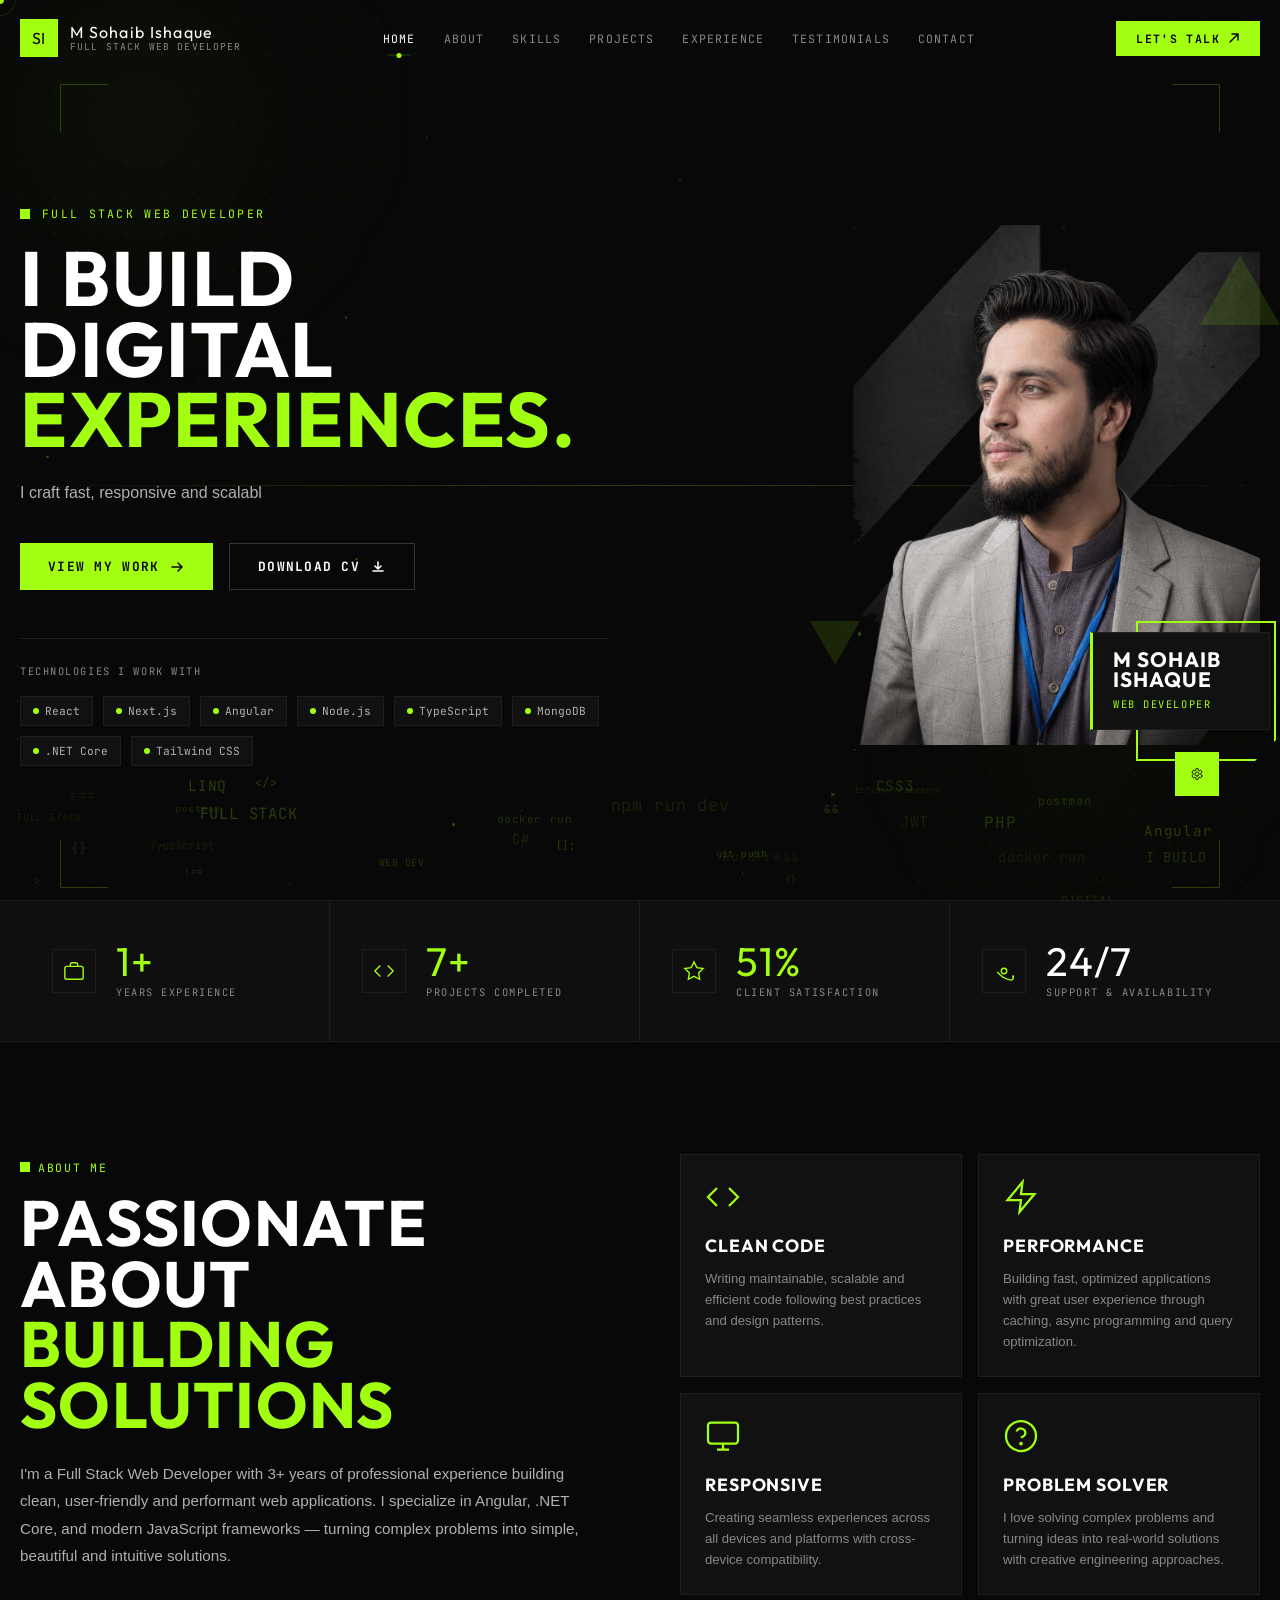
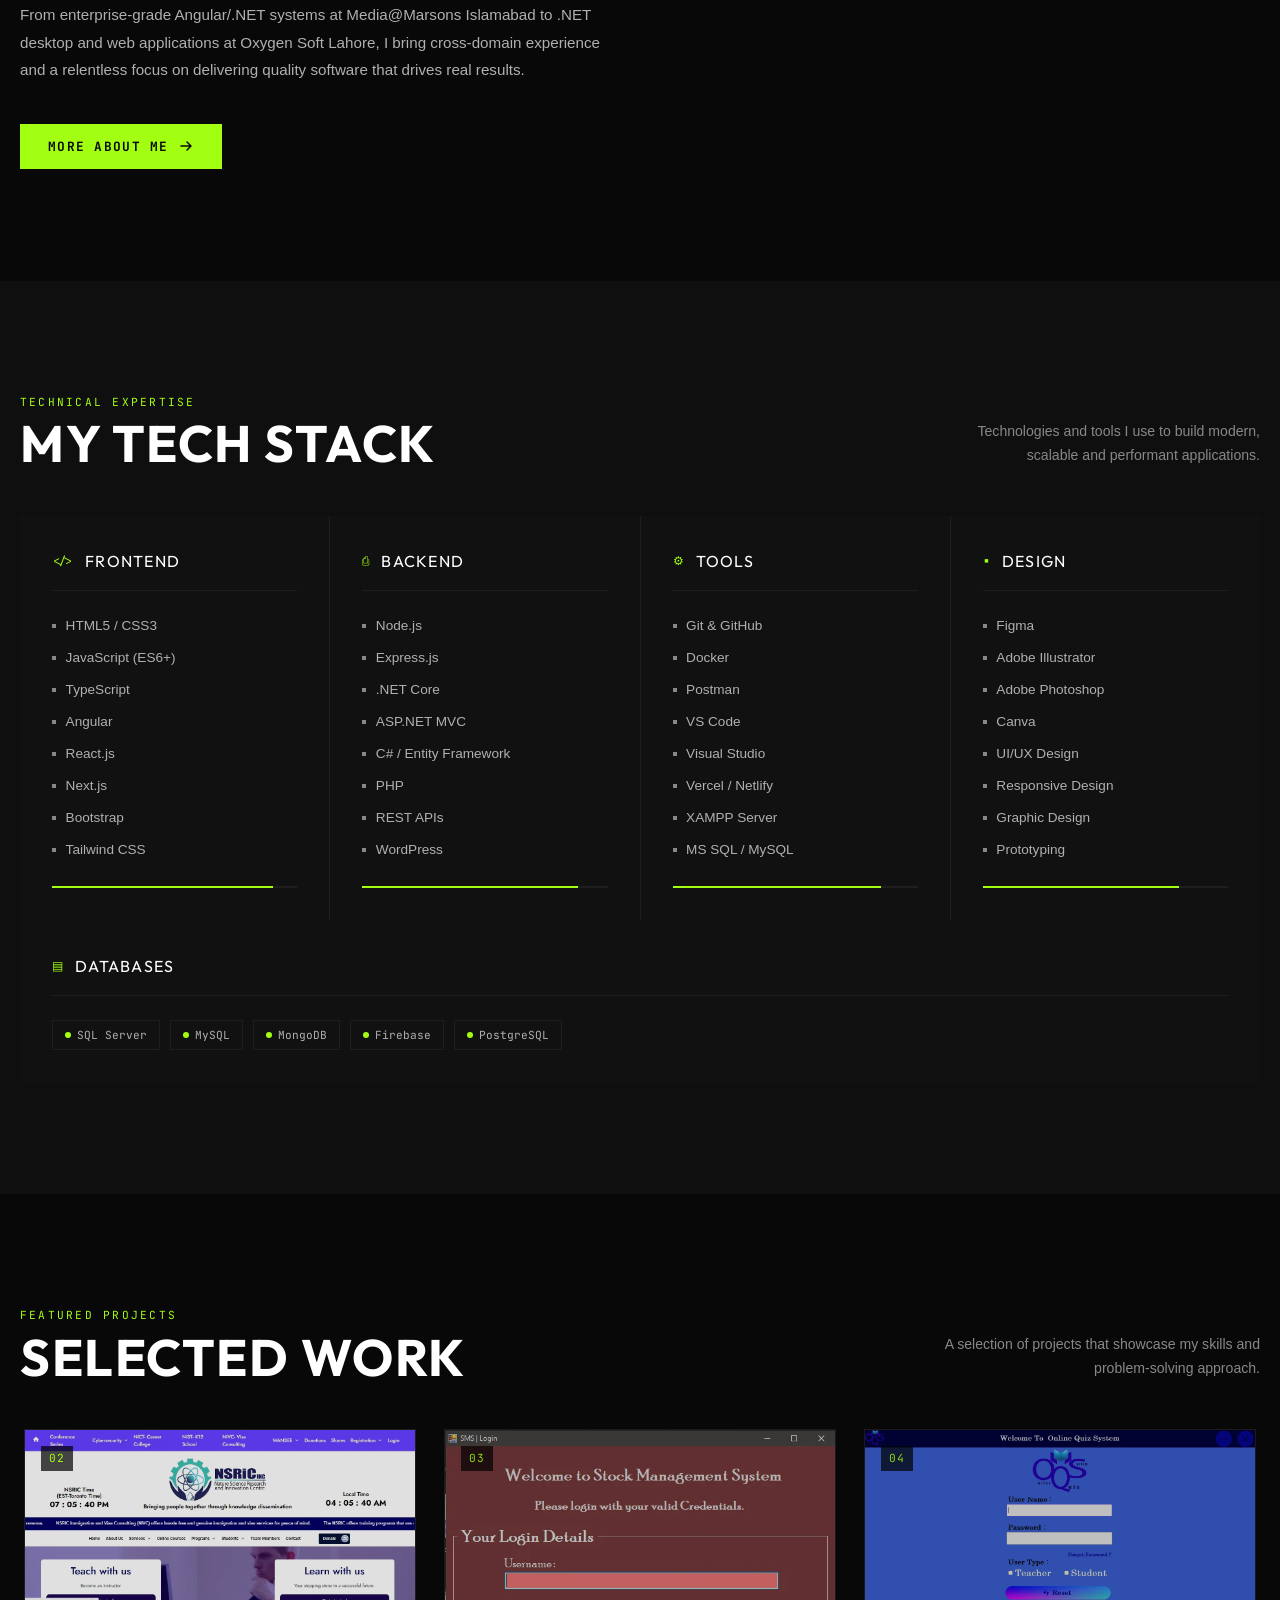
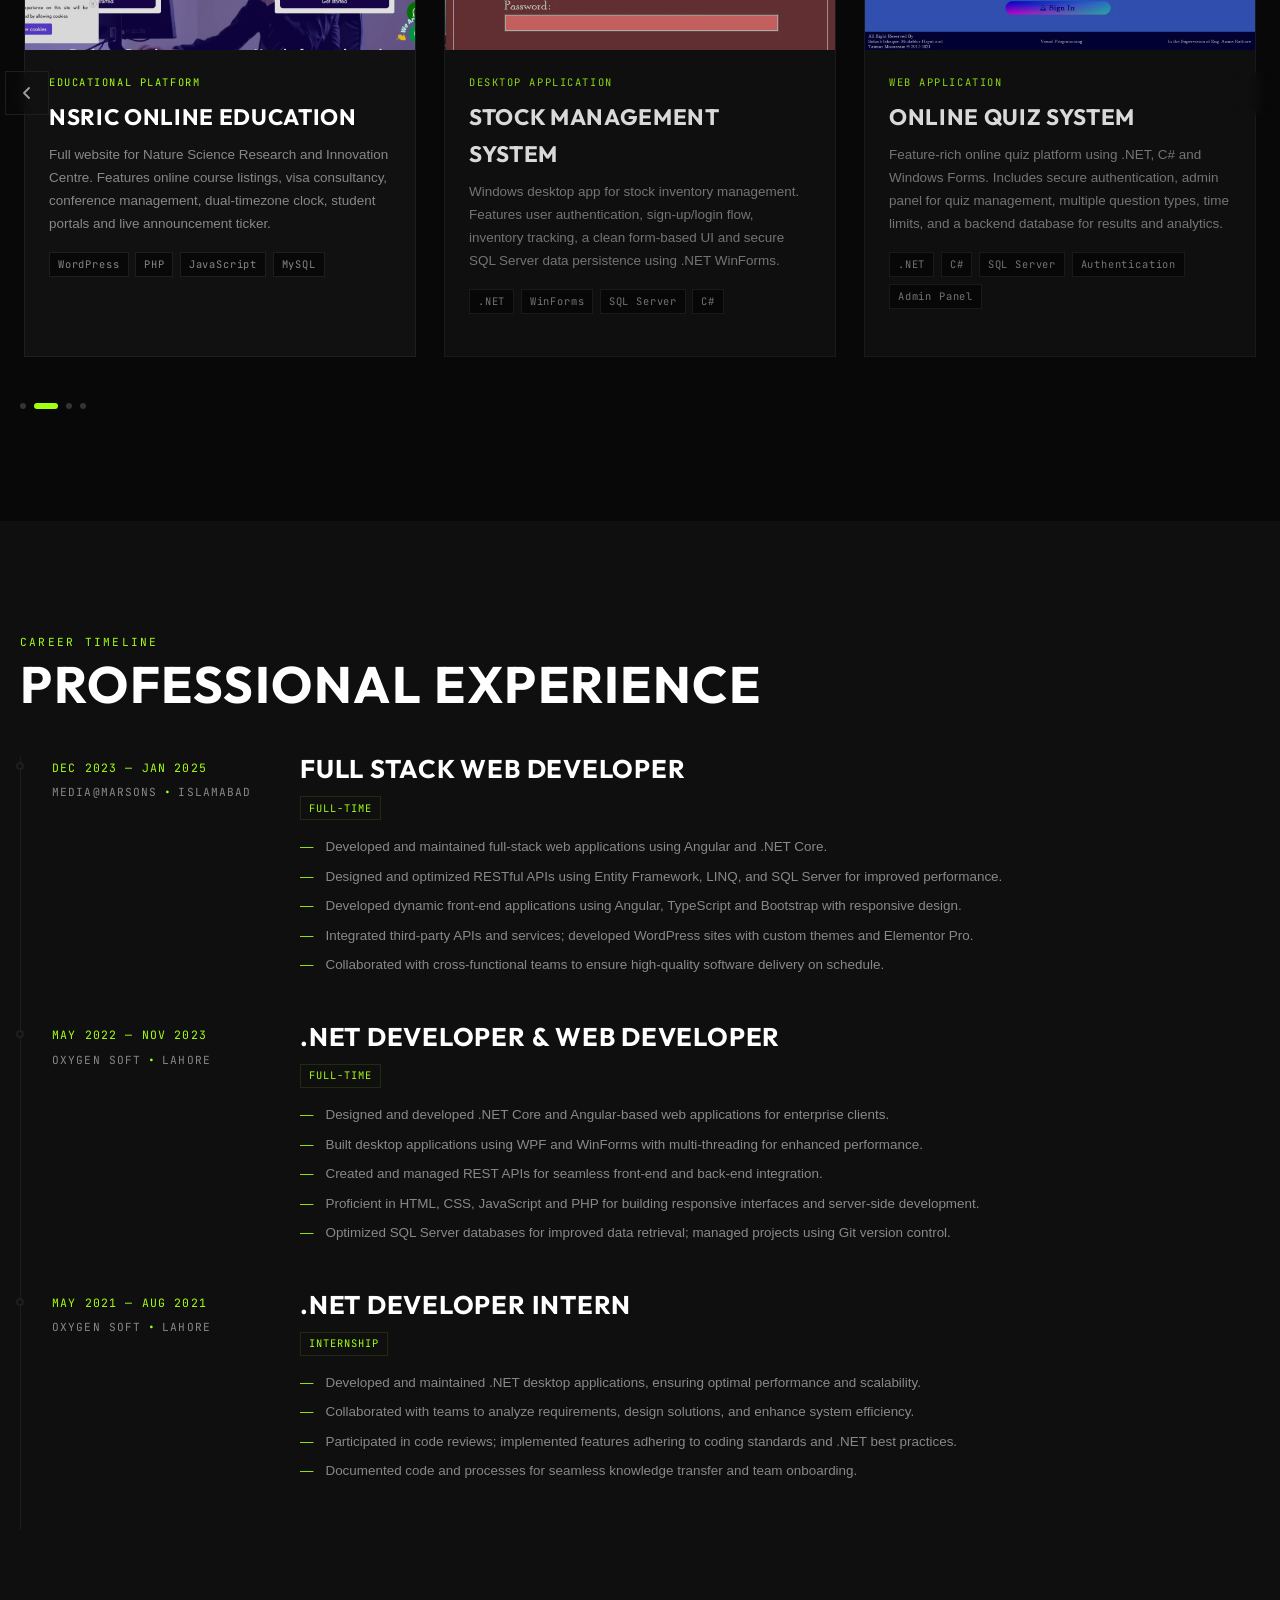
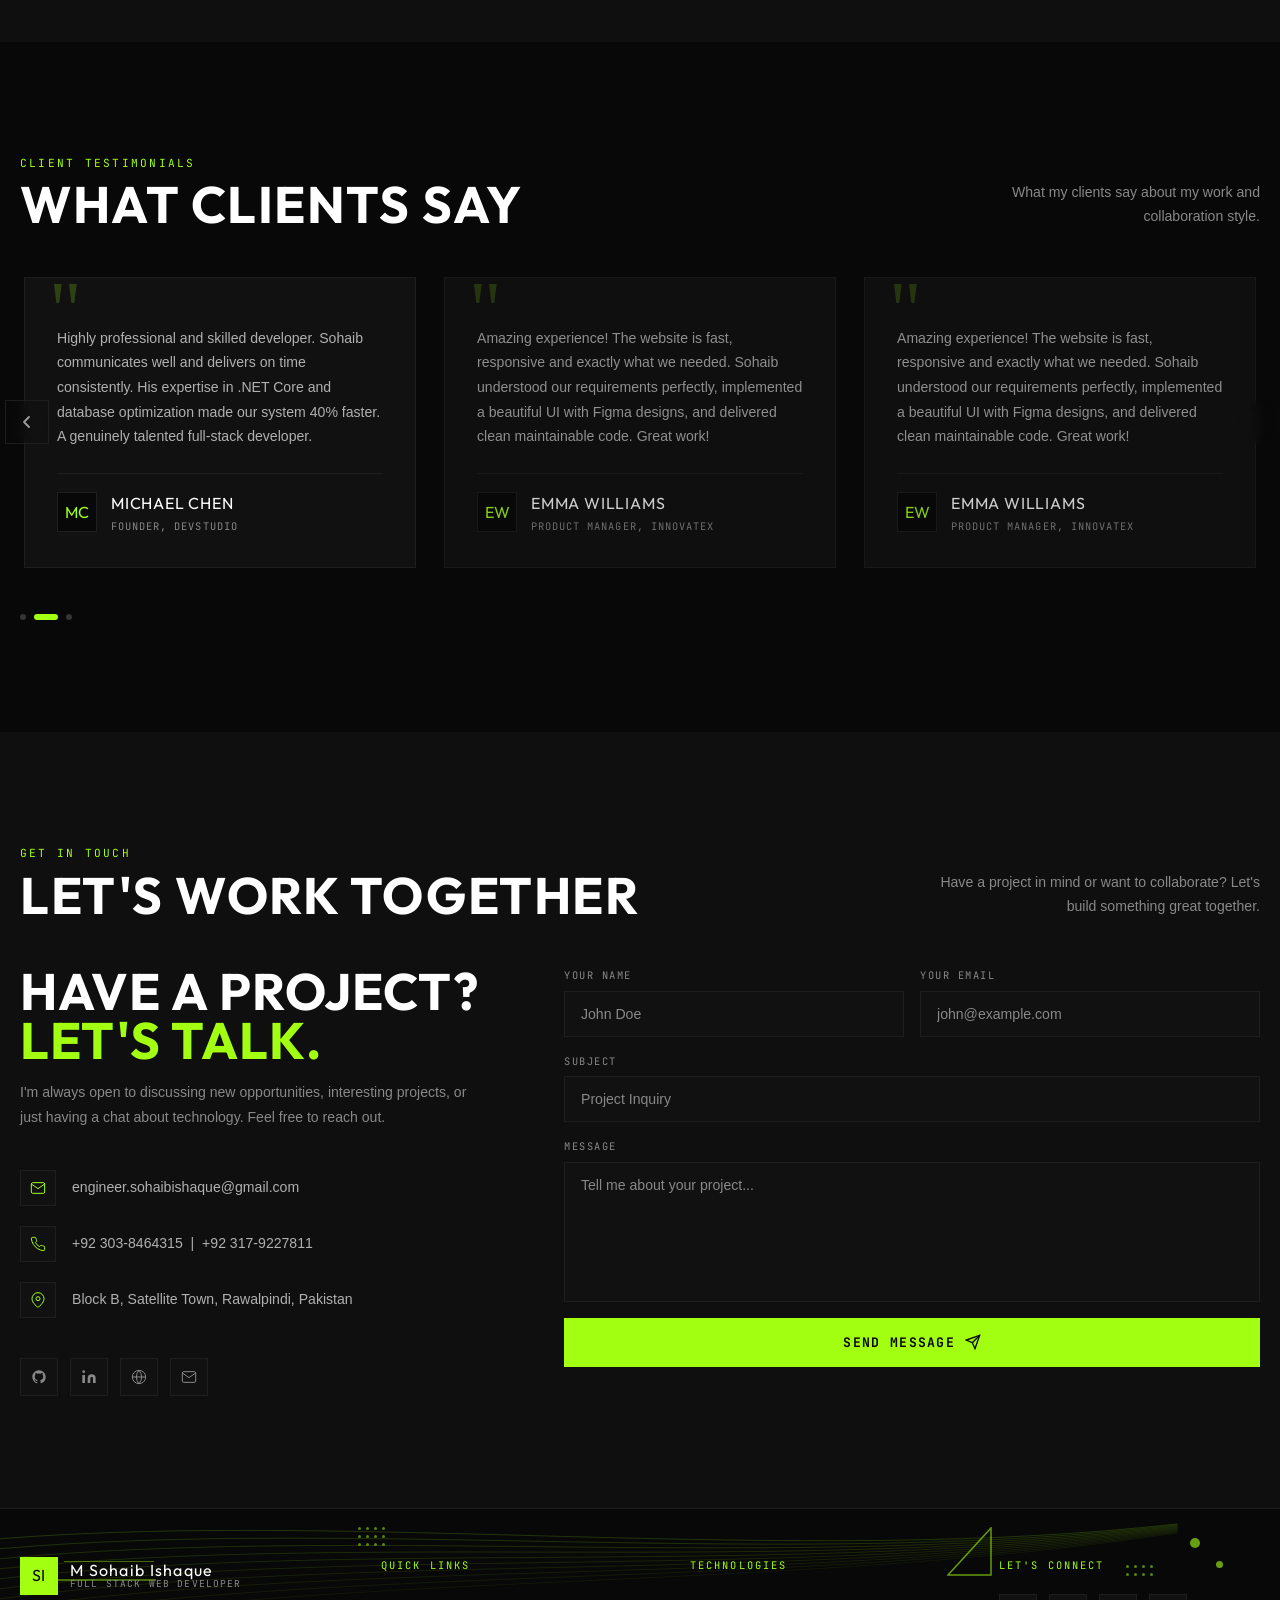
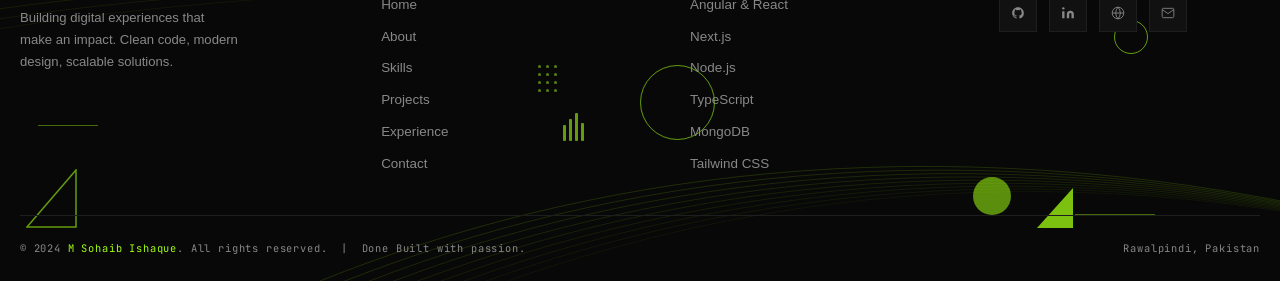
==== commit 68e8b217: "cv url updates" ====
--- a/index.html
+++ b/index.html
@@ -313,7 +313,7 @@
               <path d="M3 8h10M9 4l4 4-4 4" stroke="currentColor" stroke-width="1.5" stroke-linecap="round" stroke-linejoin="round"/>
             </svg>
           </a>
-                        <a href="Sohaib_Ishaque_CV.pdf" download class="btn btn-outline">
+                        <a href="./assets/Sohaib_Ishaque_CV.pdf.pdf" download class="btn btn-outline">
             Download CV
             <svg width="16" height="16" viewBox="0 0 16 16" fill="none" aria-hidden="true">
               <path d="M8 3v7M5 7l3 3 3-3M3 12h10" stroke="currentColor" stroke-width="1.5" stroke-linecap="round" stroke-linejoin="round"/>
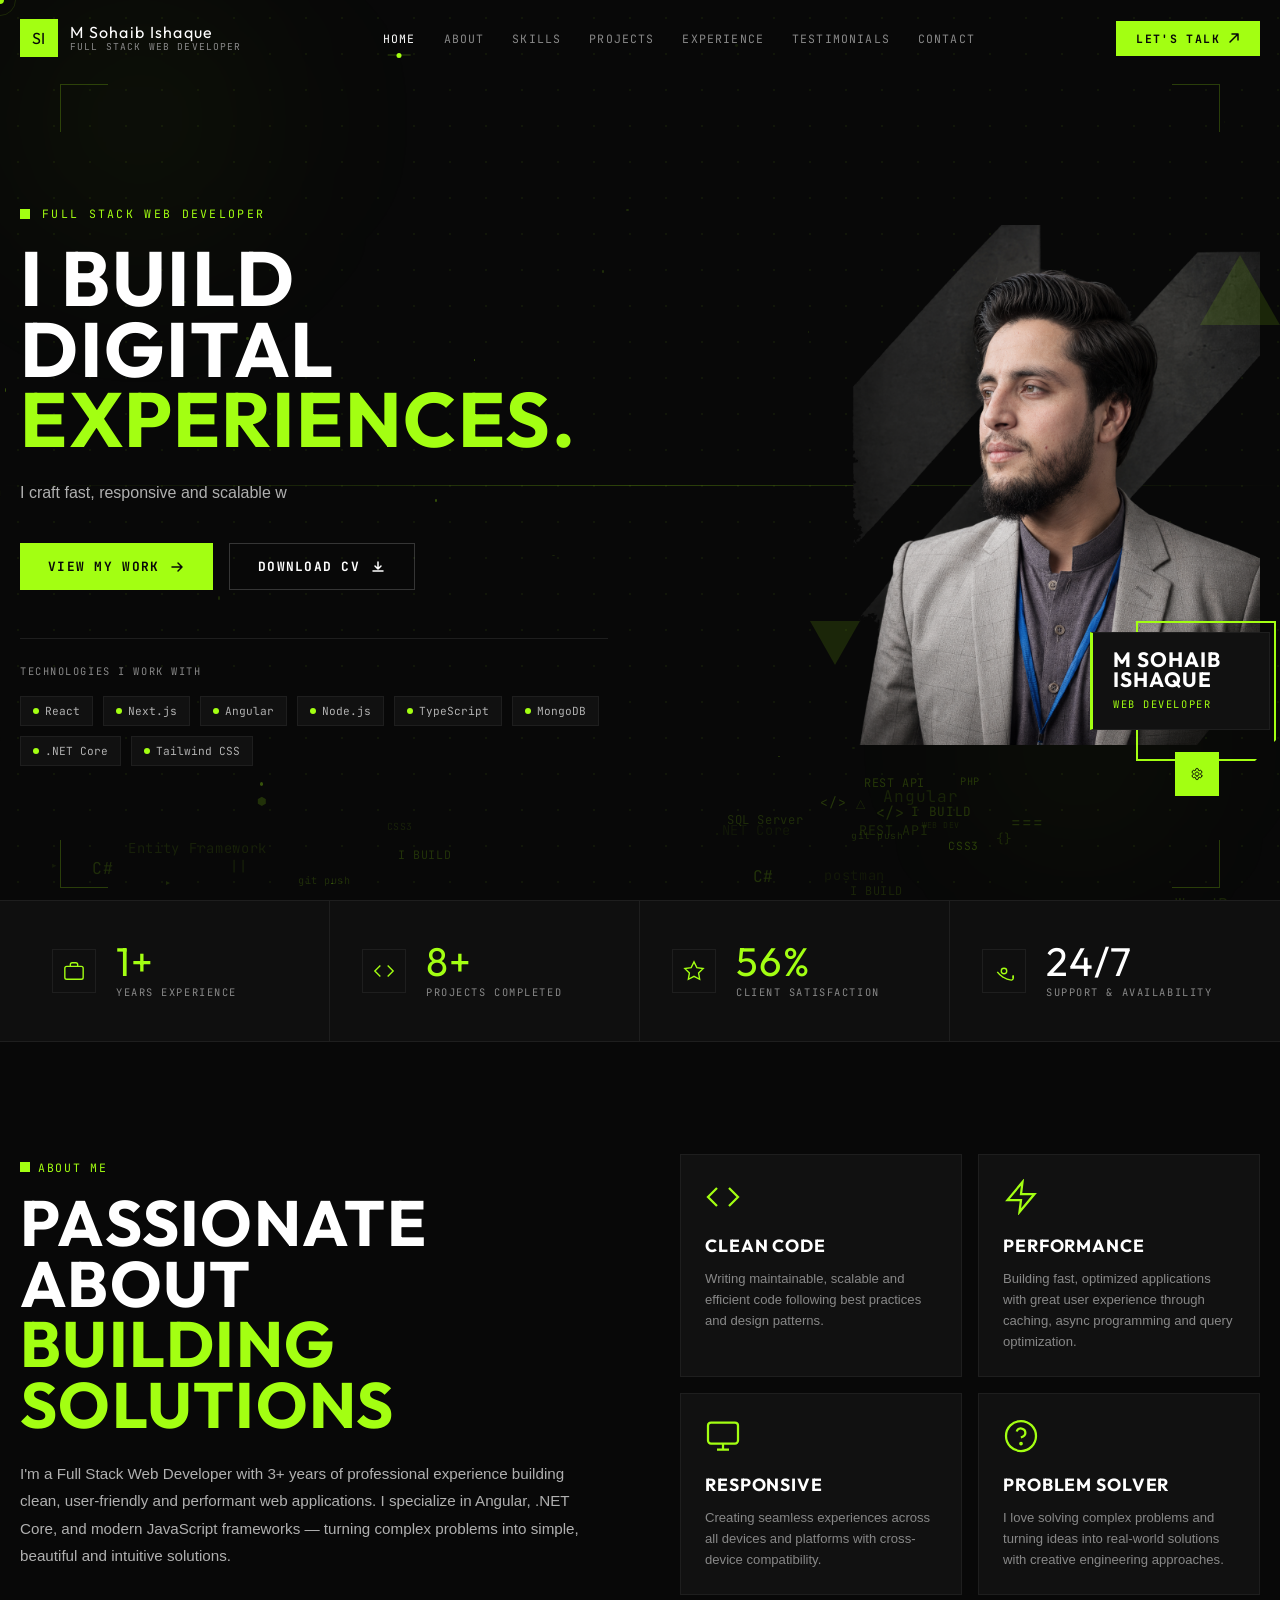
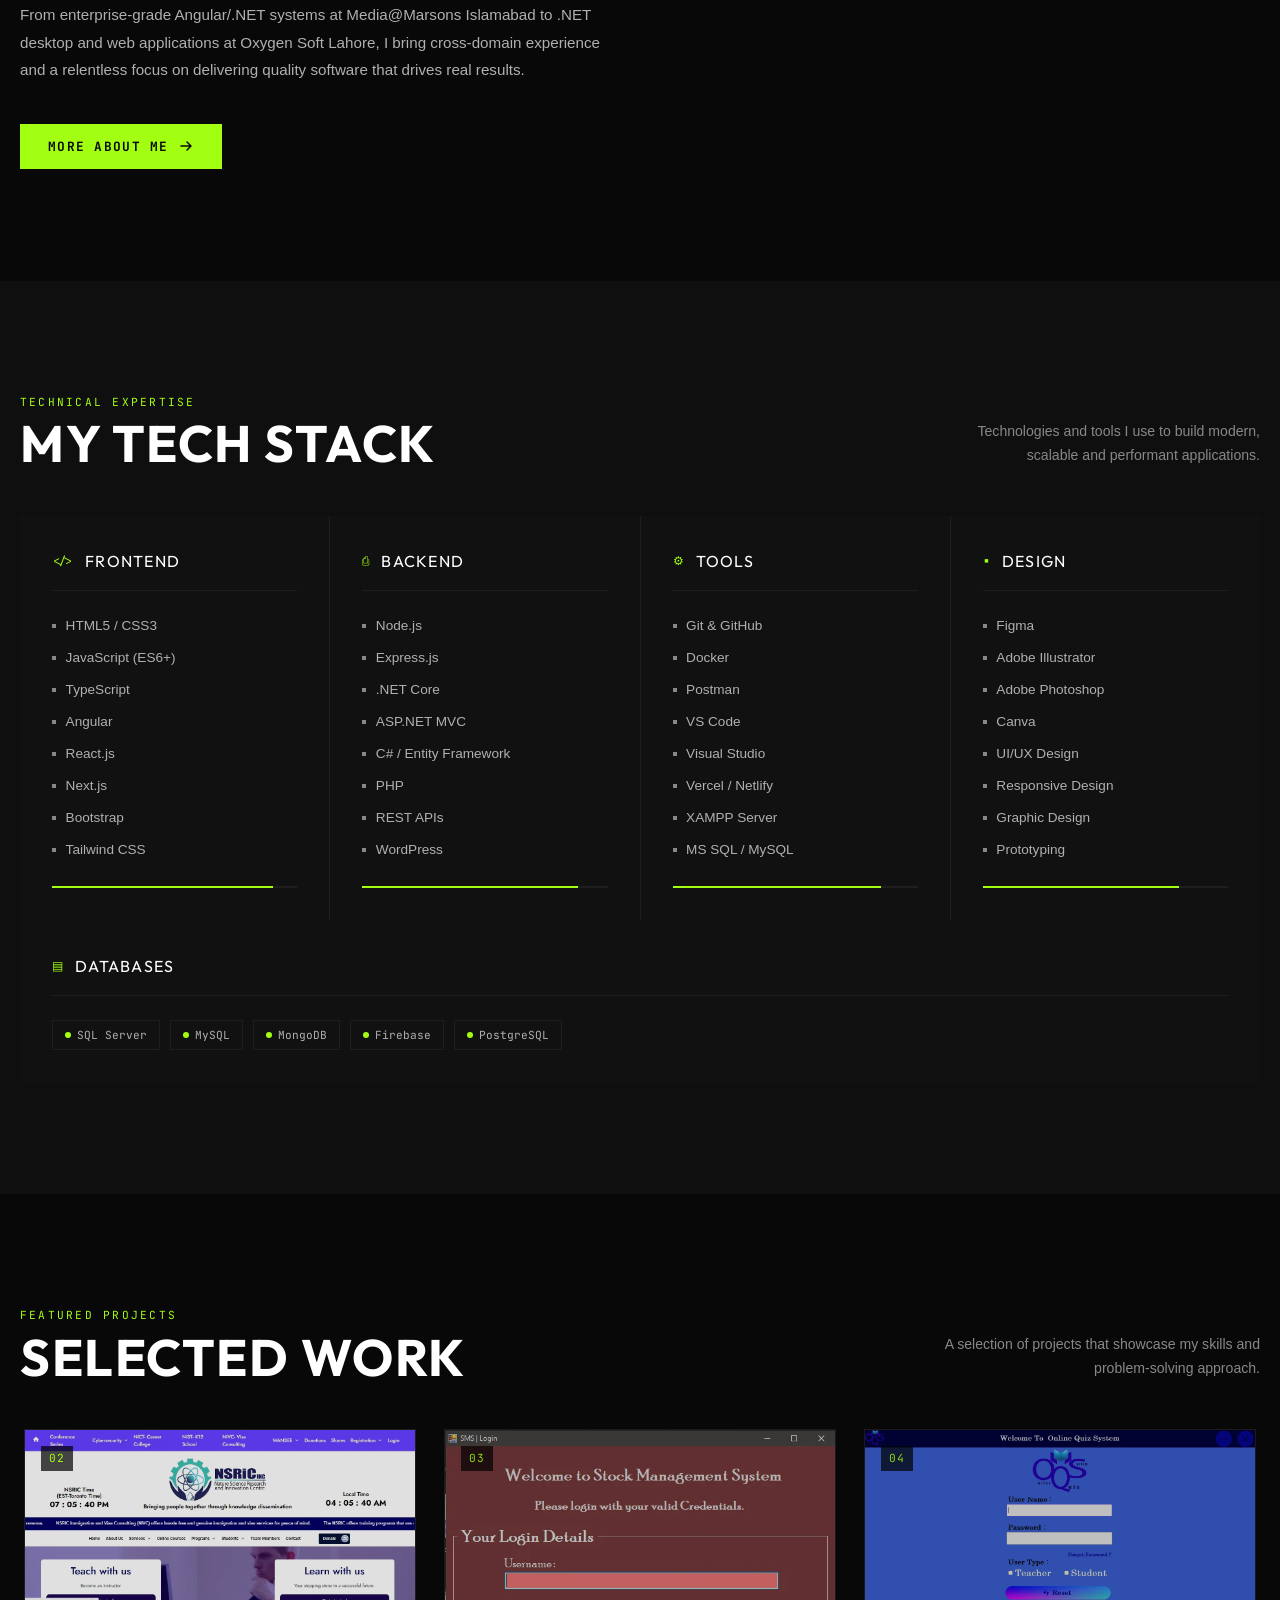
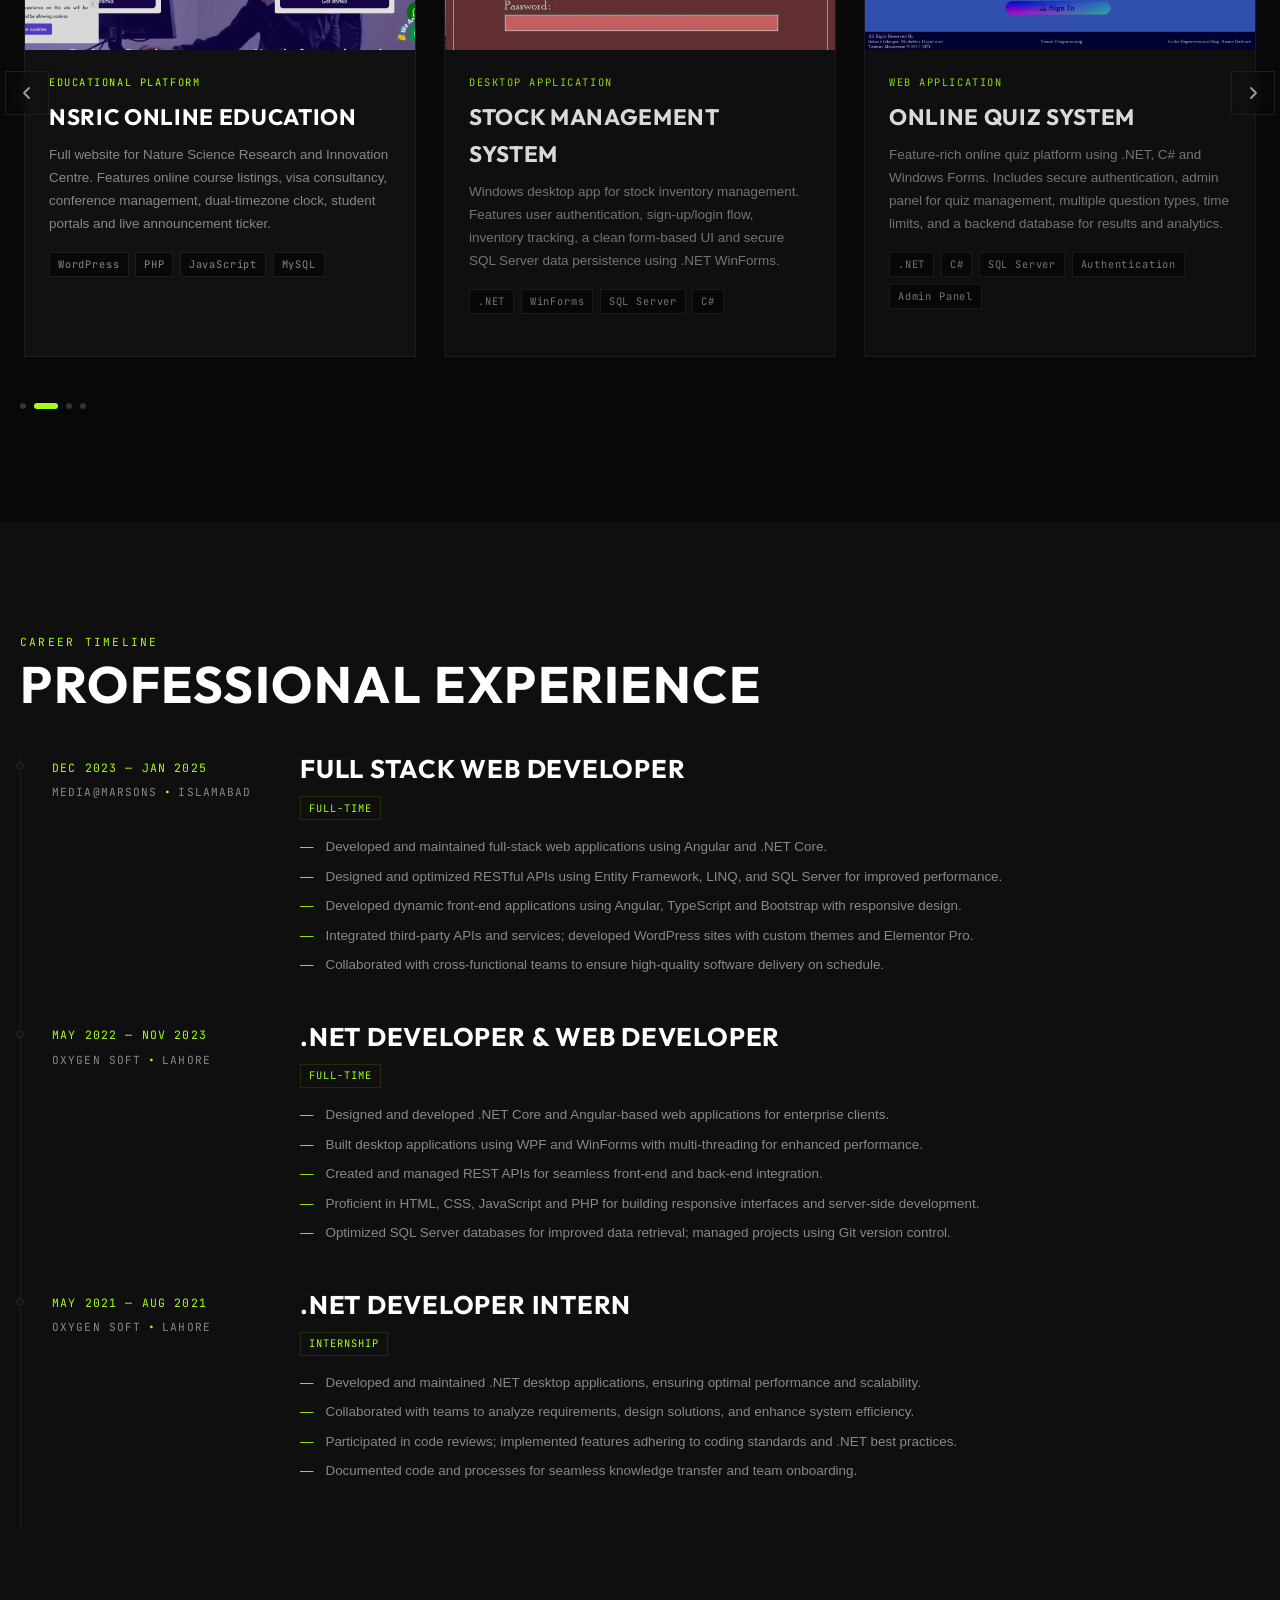
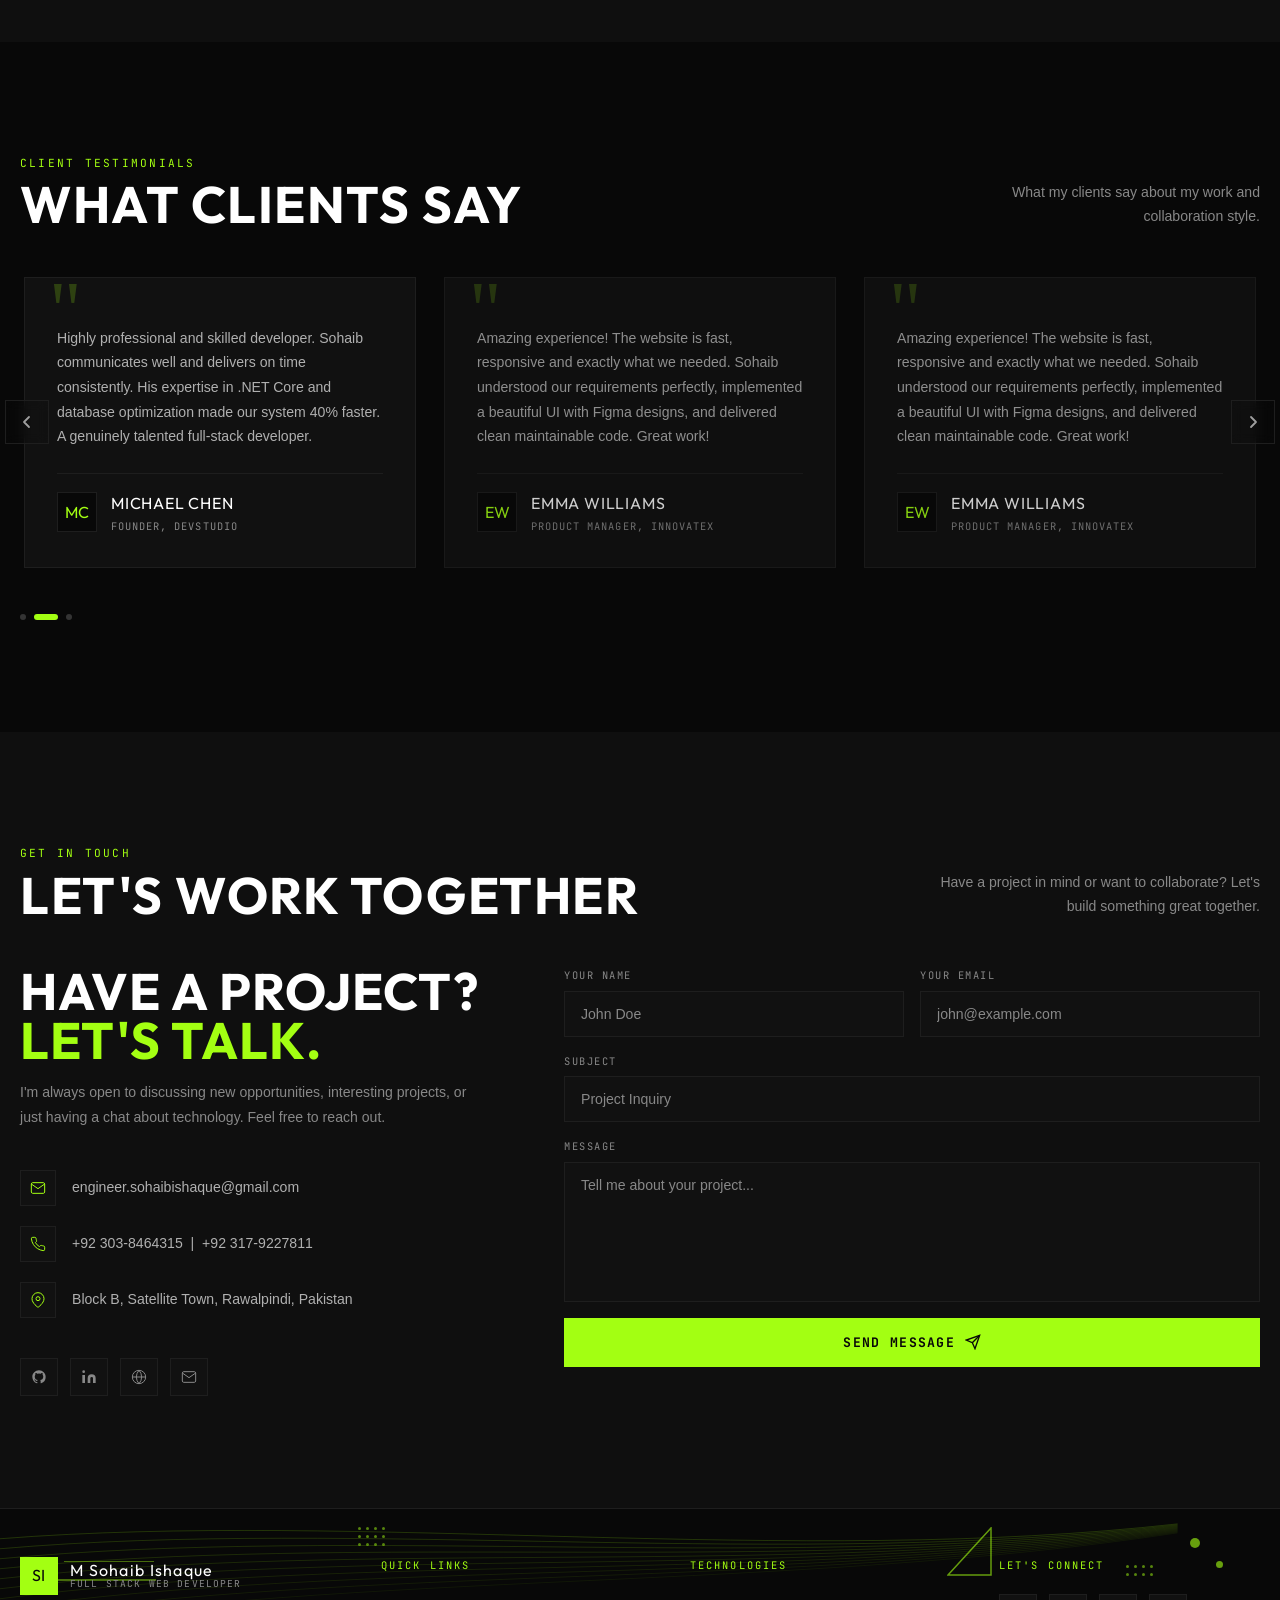
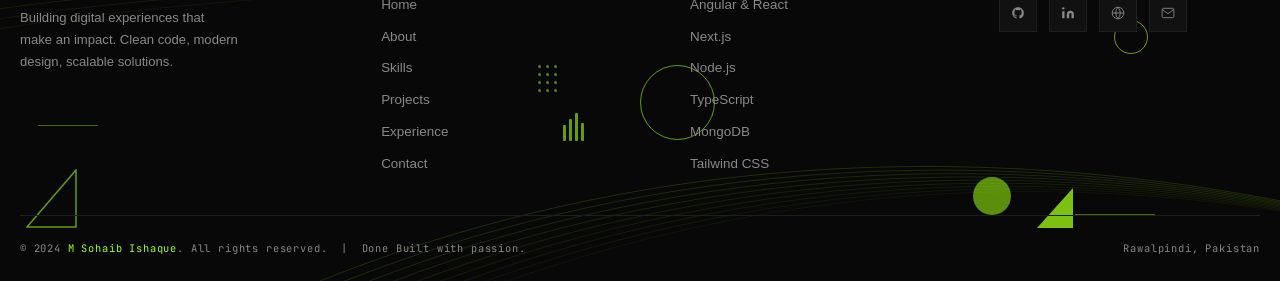
==== commit c0f7f5ff: "initail commit" ====
--- a/index.html
+++ b/index.html
@@ -313,7 +313,7 @@
               <path d="M3 8h10M9 4l4 4-4 4" stroke="currentColor" stroke-width="1.5" stroke-linecap="round" stroke-linejoin="round"/>
             </svg>
           </a>
-                        <a href="./assets/Sohaib_Ishaque_CV.pdf.pdf" download class="btn btn-outline">
+                        <a href="./assets/Sohaib_Ishaque_CV.pdf" download class="btn btn-outline">
             Download CV
             <svg width="16" height="16" viewBox="0 0 16 16" fill="none" aria-hidden="true">
               <path d="M8 3v7M5 7l3 3 3-3M3 12h10" stroke="currentColor" stroke-width="1.5" stroke-linecap="round" stroke-linejoin="round"/>
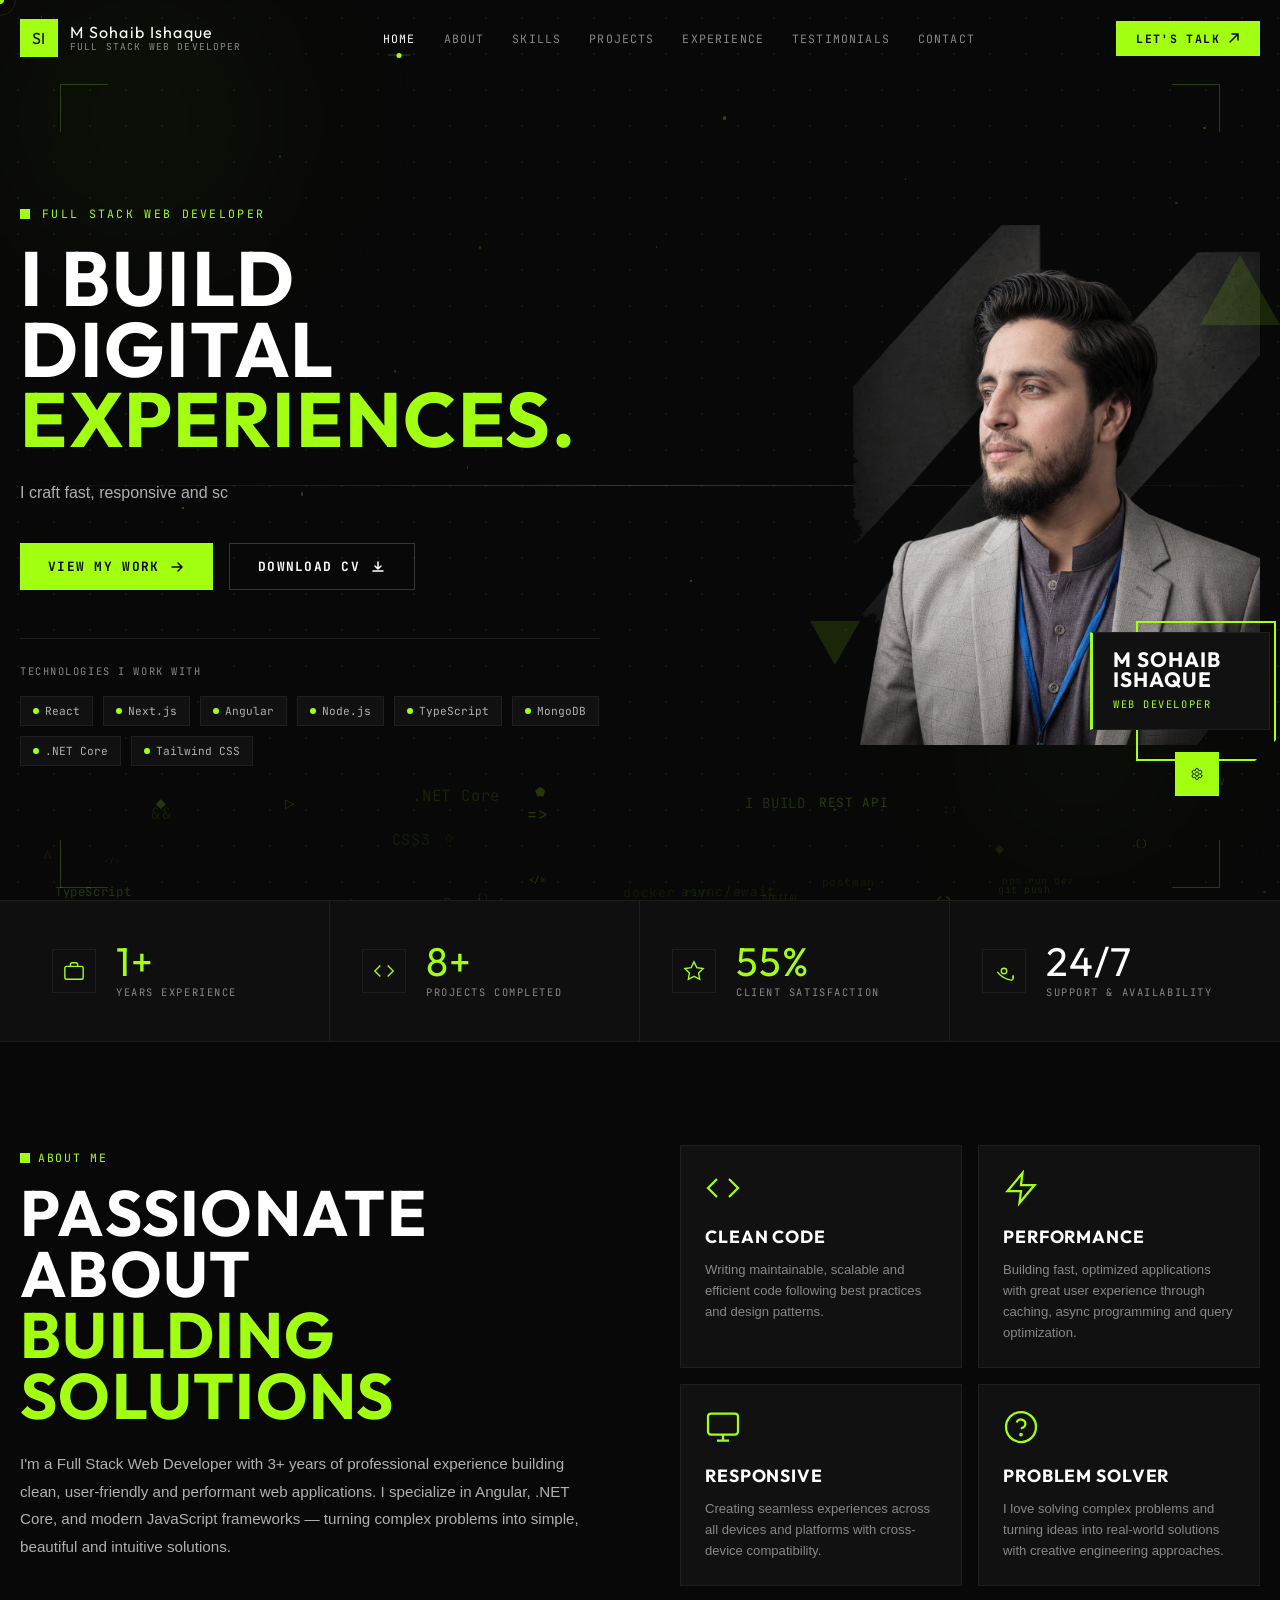
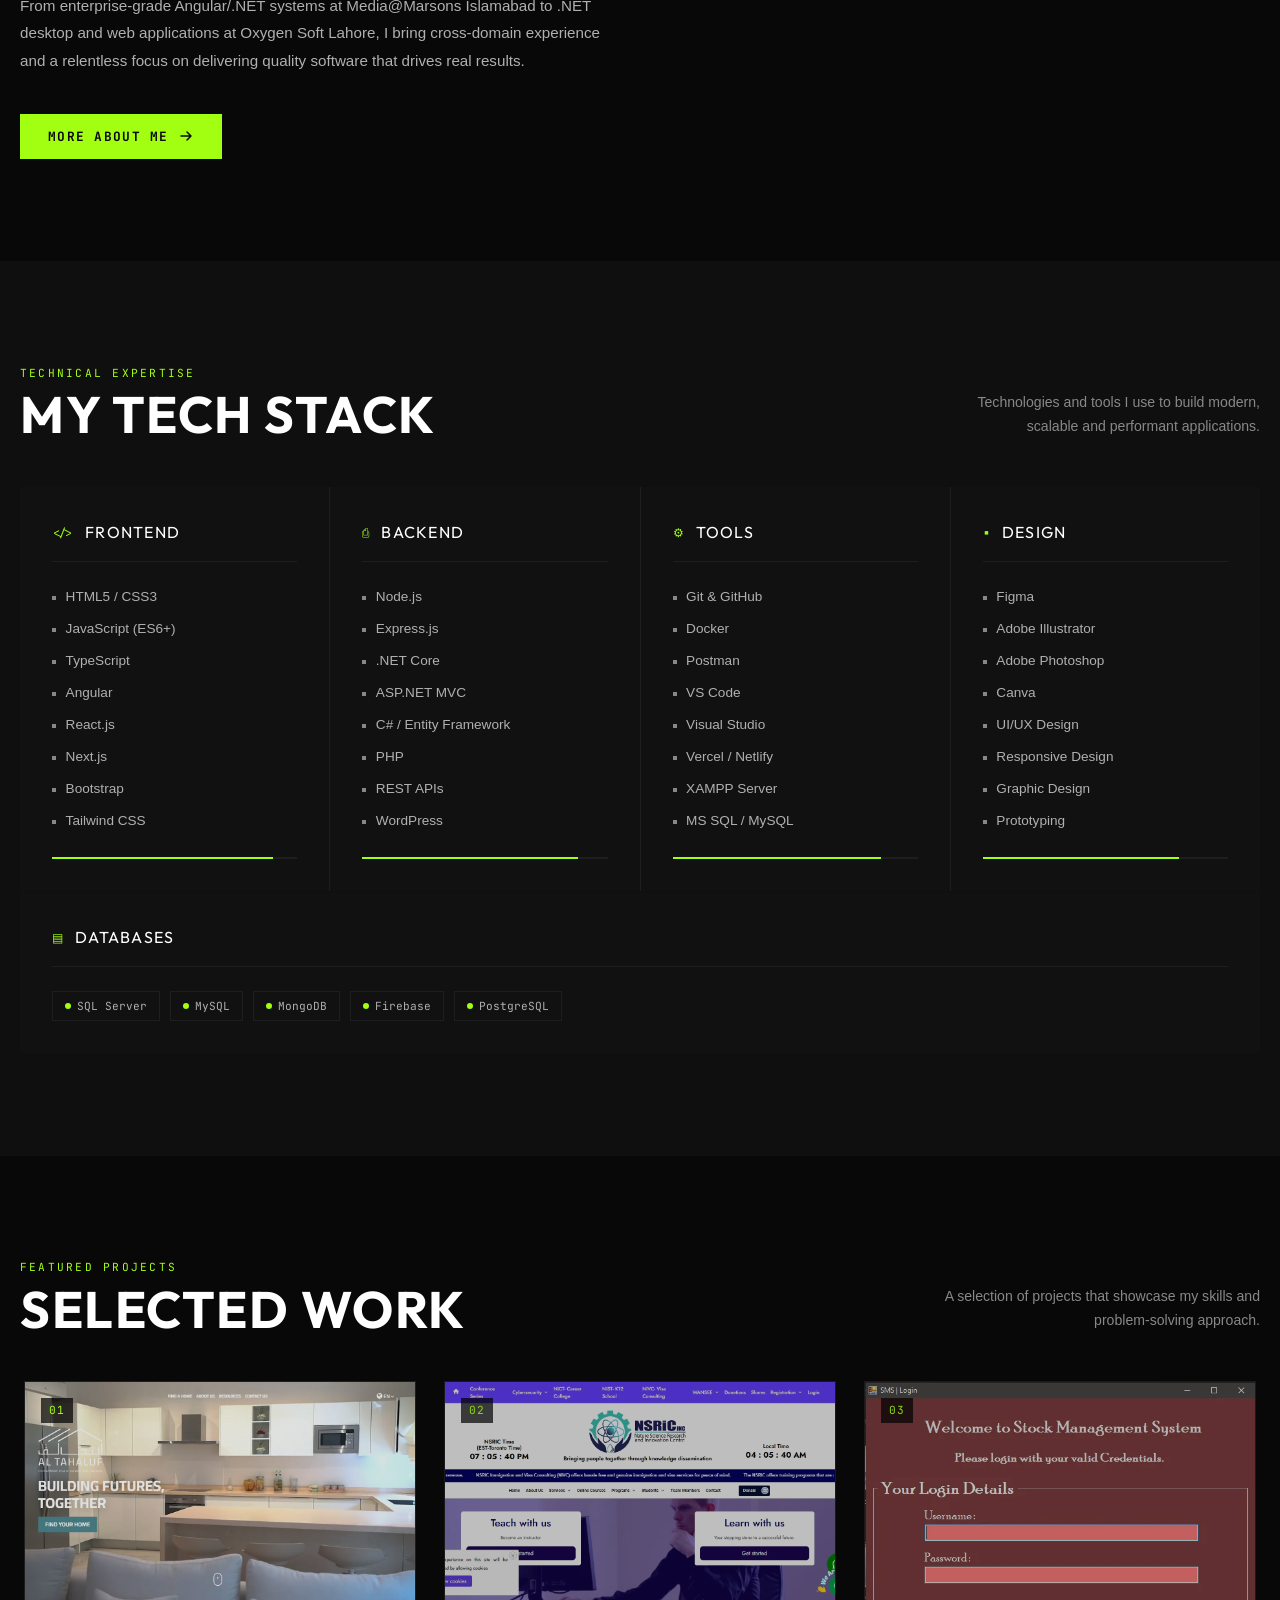
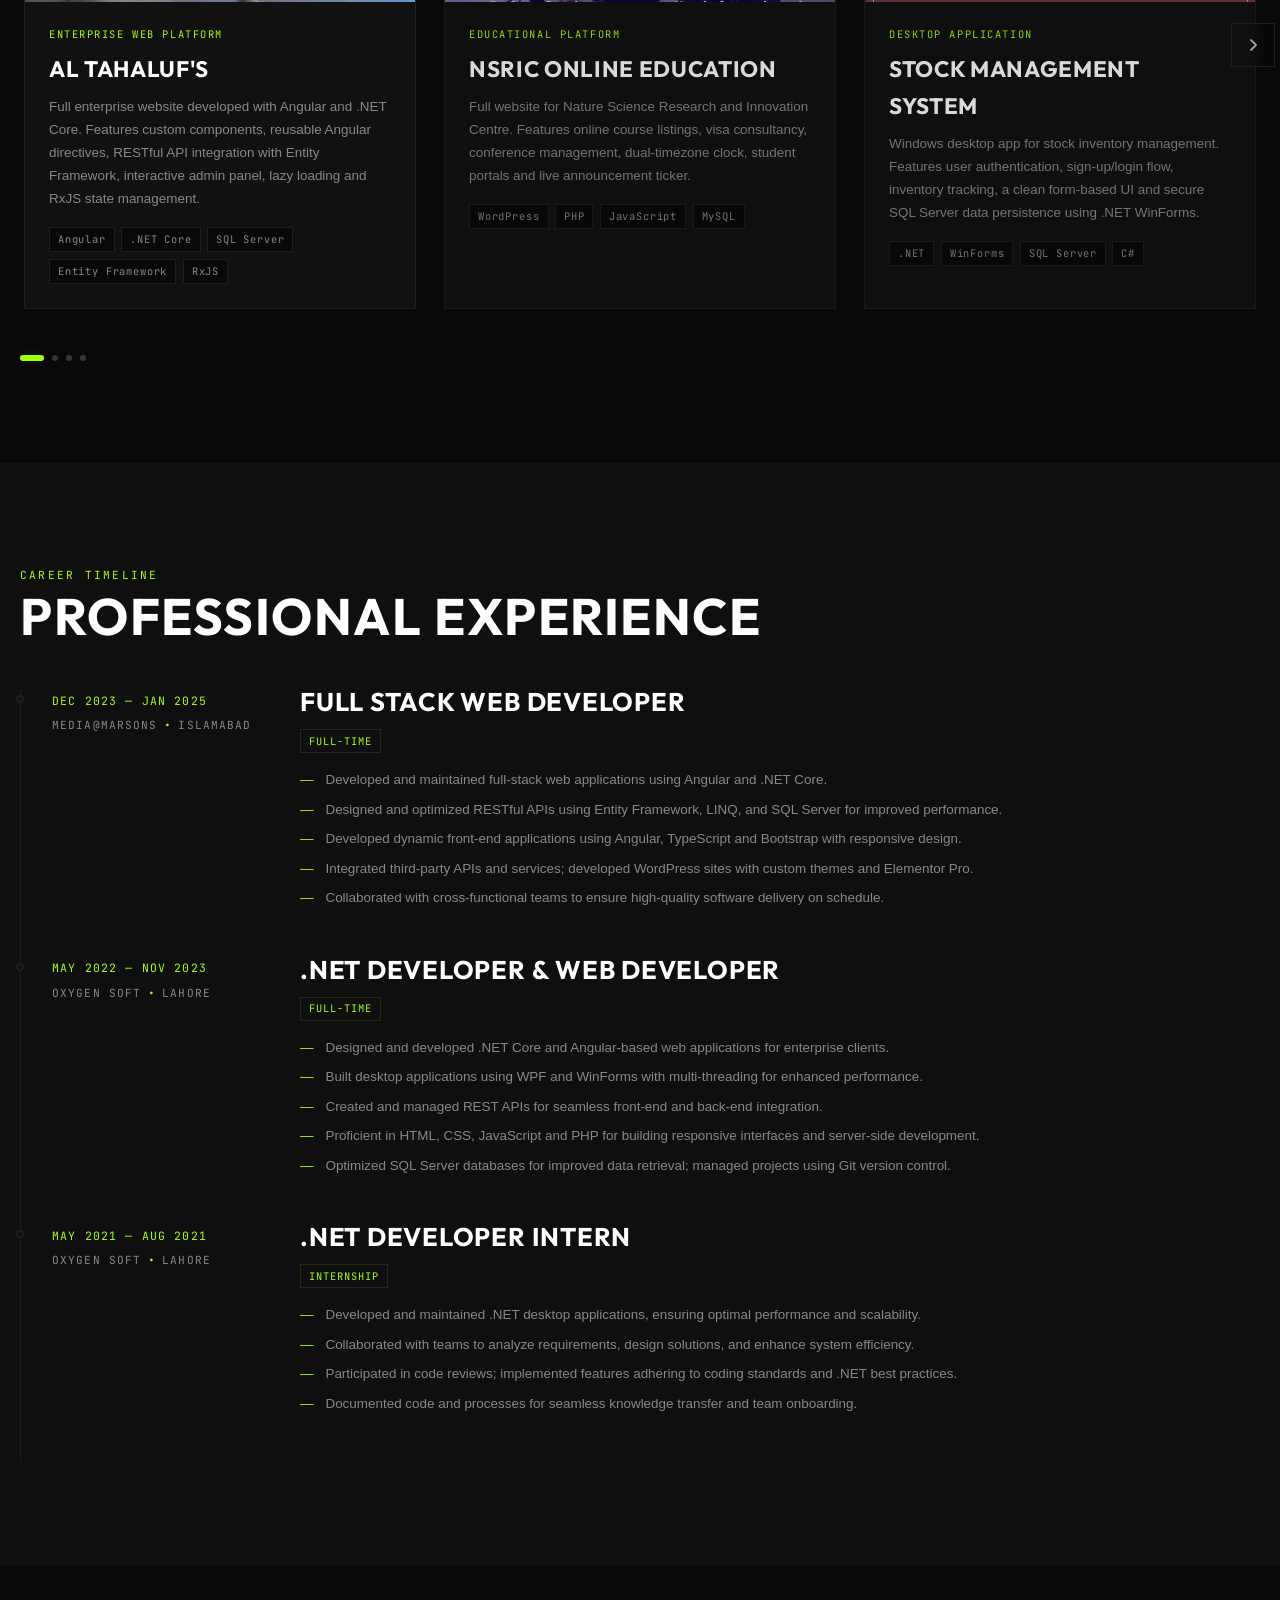
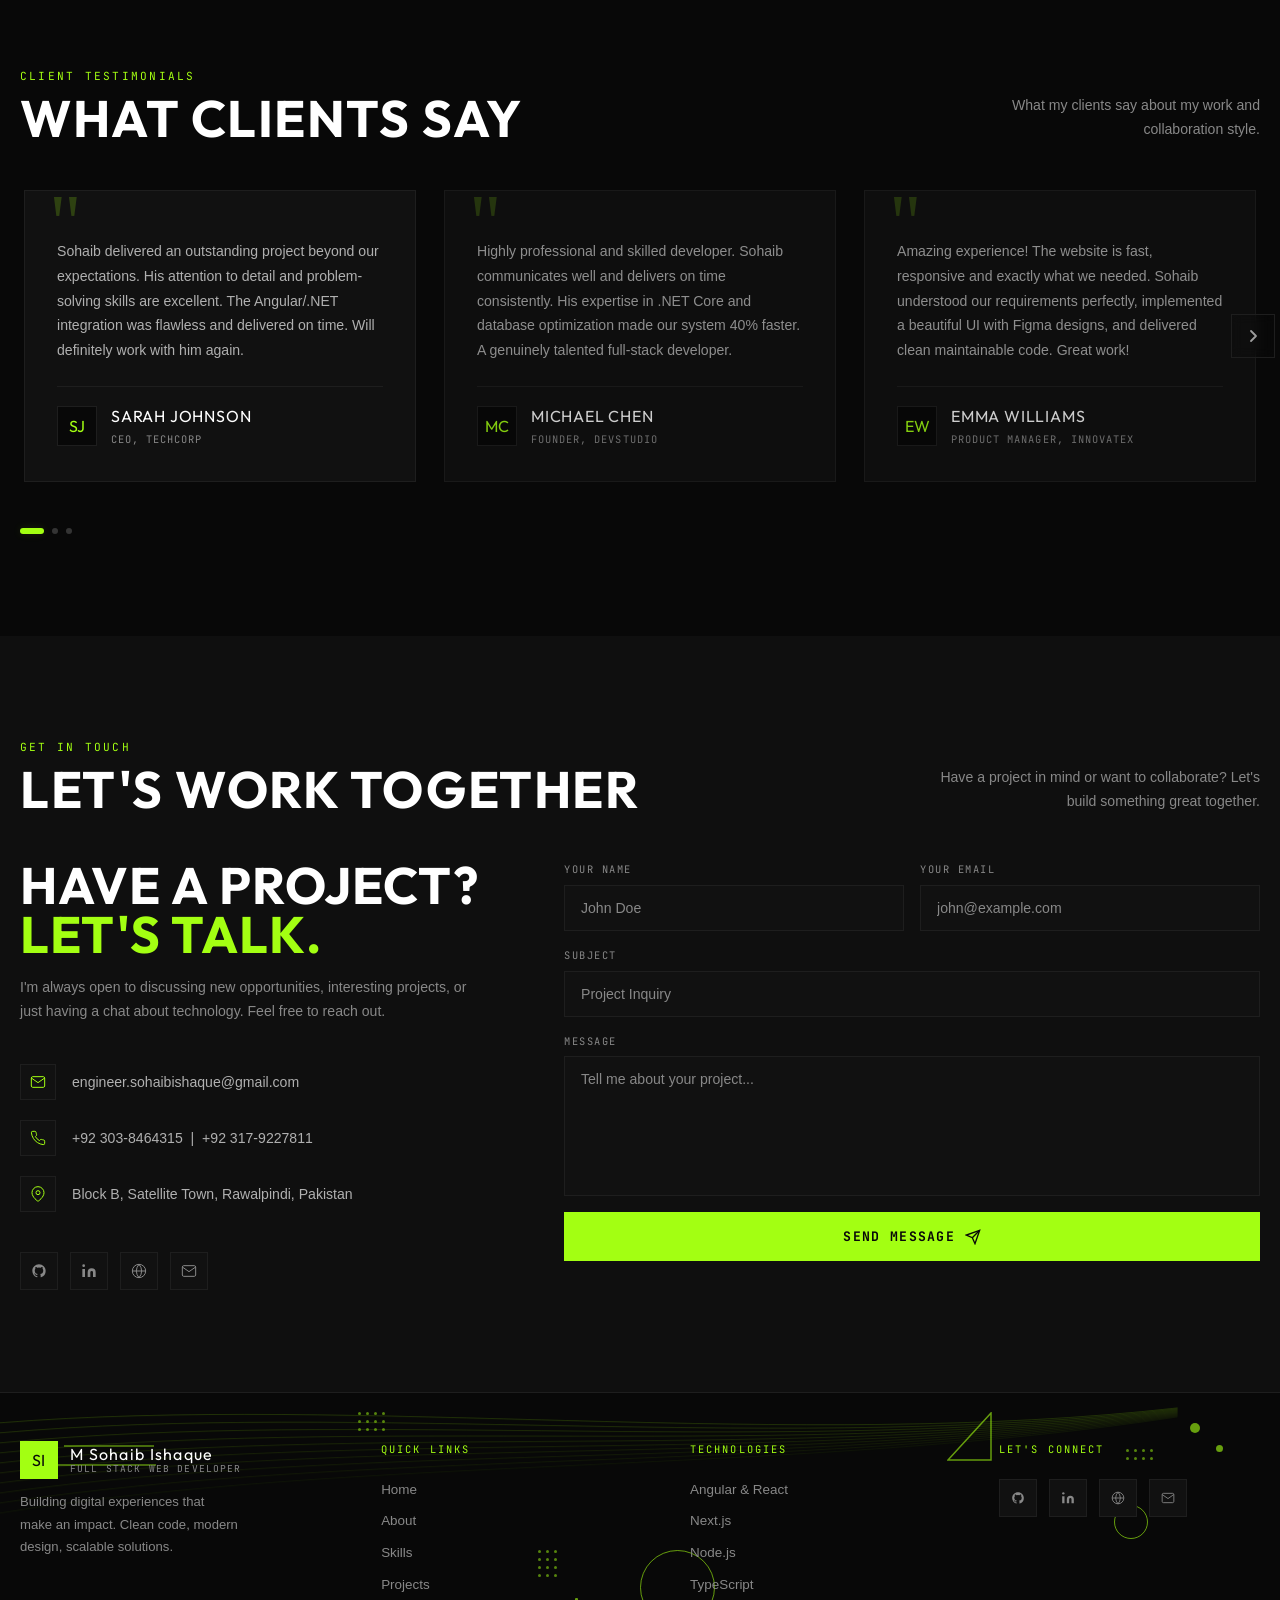
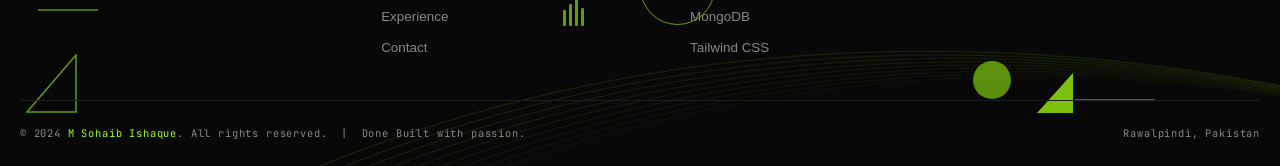
==== commit 32c09563: "site responsive fixes" ====
--- a/index.html
+++ b/index.html
@@ -16,6 +16,7 @@
 
     <!-- Stylesheet -->      
     <link rel="stylesheet" href="./assets/css/styles.css" />
+<link rel="stylesheet" href="./assets/css/responsive.css" />
 
     <!-- Swiper.js CSS -->
     <link rel="stylesheet" href="https://cdn.jsdelivr.net/npm/swiper@11/swiper-bundle.min.css" />
--- a/assets/css/responsive.css
+++ b/assets/css/responsive.css
@@ -0,0 +1,1160 @@
+/* ===================================================
+   RESPONSIVE.CSS — Full Device Responsiveness
+   M SOHAIB ISHAQUE — Portfolio
+
+/* ═══════════════════════════════════════════════════
+   MISSING CSS VARIABLES (carousel.css references)
+   Add to :root so carousel tokens resolve everywhere.
+═══════════════════════════════════════════════════ */
+:root {
+  --sh-accent-xs:  0 0 8px var(--accent-dim);
+  --accent-dim-4:  rgba(163,255,18,0.04);
+  --accent-dim-5:  rgba(163,255,18,0.05);
+  --gray-muted:    rgba(255,255,255,0.6);
+}
+
+/* ═══════════════════════════════════════════════════
+   GLOBAL BASE FIXES
+═══════════════════════════════════════════════════ */
+* { box-sizing: border-box; }
+
+/* Prevent text overflow on all devices */
+h1, h2, h3, h4, h5, h6,
+.hero-headline,
+.about-hero-heading,
+.projects-hero-heading,
+.skills-hero-heading,
+.exp-hero-heading,
+.testi-hero-heading,
+.contact-hero-heading,
+.section-title,
+.exp-tl-role {
+  word-break: break-word;
+  overflow-wrap: break-word;
+  hyphens: auto;
+}
+
+/* Ensure images never overflow */
+img { max-width: 100%; height: auto; }
+
+/* Container always respects viewport width */
+.container { width: min(var(--max-w), 100% - 2rem); margin-inline: auto; }
+
+/* Section padding: convert 7rem sections to clamp for fluid scaling */
+#about,
+#skills,
+#projects,
+#experience,
+#testimonials,
+#contact {
+  padding-top: clamp(4rem, 8vw, 7rem);
+  padding-bottom: clamp(4rem, 8vw, 7rem);
+}
+
+/* ═══════════════════════════════════════════════════
+   LARGE DESKTOP (≥1280px) — make things breathe more
+═══════════════════════════════════════════════════ */
+@media (min-width: 1280px) {
+  .hero-inner,
+  .about-hero-inner,
+  .projects-hero-inner,
+  .skills-hero-inner,
+  .exp-hero-inner {
+    gap: 5rem;
+  }
+
+  .pg-grid {
+    grid-template-columns: repeat(4, 1fr);
+  }
+
+  .tools-grid {
+    grid-template-columns: repeat(8, 1fr);
+  }
+}
+
+/* ═══════════════════════════════════════════════════
+   STANDARD LAPTOP (≤1200px)
+═══════════════════════════════════════════════════ */
+@media (max-width: 1200px) {
+  /* Hero image — slightly smaller on mid-sized screens */
+  .hero-img-wrap,
+  .about-img-frame,
+  .projects-img-frame,
+  .testi-img-wrap,
+  .exp-img-wrap,
+  .skills-img-wrap {
+    width: 380px;
+    height: 470px;
+  }
+
+  /* Name-card badges — pull inward so they don't clip */
+  .hero-name-card,
+  .about-name-badge,
+  .projects-name-badge,
+  .exp-name-card {
+    right: -10px;
+  }
+
+  /* Footer four-column — tighten gaps */
+  .footer-top {
+    gap: 2rem;
+  }
+
+  /* Projects gallery — 4 cols is too tight here */
+  .pg-grid {
+    grid-template-columns: repeat(3, 1fr);
+  }
+
+  /* Tools grid — 8 cols gets cramped */
+  .tools-grid {
+    grid-template-columns: repeat(6, 1fr);
+  }
+
+  /* Other skills — 5 cols → 4 */
+  .other-skills-grid {
+    grid-template-columns: repeat(4, 1fr);
+  }
+
+  /* Learning cards — 3 cols stays, but give room */
+  .learning-cards {
+    grid-template-columns: repeat(2, 1fr);
+  }
+
+  /* Contact main grid — give form more room */
+  .contact-main-grid {
+    grid-template-columns: 1fr 1.3fr;
+    gap: 3rem;
+  }
+}
+
+/* ═══════════════════════════════════════════════════
+   COMPACT LAPTOP / SIDE NAV THRESHOLD (≤1100px)
+═══════════════════════════════════════════════════ */
+@media (max-width: 1100px) {
+  /* Back-to-top and customize buttons: move left to avoid clipping */
+  .back-top {
+    right: 1.5rem;
+    bottom: 1.5rem;
+  }
+  .customize {
+    right: 1.5rem;
+    bottom: 5rem;
+  }
+  .customize-panel {
+    right: 5.5rem;
+    bottom: 5rem;
+  }
+
+  /* Projects gallery — 3 → 2 */
+  .pg-grid {
+    grid-template-columns: repeat(2, 1fr);
+    gap: 1rem;
+  }
+
+  /* index projects grid (3 cols) */
+  .projects-grid {
+    grid-template-columns: repeat(2, 1fr);
+  }
+
+  /* Beliefs grid (4 cols) */
+  .beliefs-grid {
+    grid-template-columns: repeat(2, 1fr);
+  }
+
+  /* Skills grid on index (4 cols → 2) */
+  .skills-grid {
+    grid-template-columns: repeat(2, 1fr);
+  }
+
+  /* Tech skills grid (4 cols → 2) */
+  .tech-skills-grid {
+    grid-template-columns: repeat(2, 1fr);
+  }
+
+  /* Tools grid */
+  .tools-grid {
+    grid-template-columns: repeat(5, 1fr);
+  }
+
+  /* Other skills */
+  .other-skills-grid {
+    grid-template-columns: repeat(3, 1fr);
+  }
+
+  /* Timeline item — reduce left column */
+  .timeline-item {
+    grid-template-columns: 160px 1fr;
+    gap: 2rem;
+  }
+
+  /* Section header — stack on narrow laptops */
+  .section-header {
+    flex-direction: column;
+    align-items: flex-start;
+    gap: 1rem;
+  }
+  .section-desc {
+    text-align: left;
+    max-width: 100%;
+  }
+
+  /* Metrics — ensure 2-col on medium screens */
+  .metrics-grid {
+    grid-template-columns: repeat(2, 1fr);
+  }
+  .metric-item { border-right: none; }
+  .metric-item:nth-child(odd) { border-right: 1px solid var(--border); }
+  .metric-item { border-bottom: 1px solid var(--border); }
+  .metric-item:last-child,
+  .metric-item:nth-last-child(2):nth-child(odd) { border-bottom: none; }
+
+  /* Footer top grid (4 cols → 2) */
+  .footer-top {
+    grid-template-columns: repeat(2, 1fr);
+  }
+
+  /* Project details hero */
+  .pd-hero-inner {
+    grid-template-columns: 1fr;
+    gap: 3rem;
+  }
+  .pd-two-col {
+    grid-template-columns: 1fr;
+    gap: 2.5rem;
+  }
+}
+
+/* ═══════════════════════════════════════════════════
+   TABLET LANDSCAPE / SMALL LAPTOP (≤1024px)
+   (Extends existing breakpoint in styles.css)
+═══════════════════════════════════════════════════ */
+@media (max-width: 1024px) {
+
+  /* ── All hero sections: single column, centered ── */
+  .hero-inner,
+  .about-hero-inner,
+  .projects-hero-inner,
+  .testi-hero-inner,
+  .exp-hero-inner,
+  .skills-hero-inner {
+    grid-template-columns: 1fr;
+    gap: 3rem;
+    text-align: center;
+    padding: 3.5rem 0 3rem;
+  }
+
+  /* Hero image side — centered */
+  .hero-visual,
+  .about-hero-visual,
+  .projects-hero-visual,
+  .testi-hero-right,
+  .exp-hero-visual,
+  .skills-hero-visual {
+    justify-content: center;
+  }
+
+  /* Buttons row — center */
+  .hero-btns,
+  .about-hero .btn-primary,
+  .projects-hero .btn-primary,
+  .testi-hero-left .btn-primary,
+  .exp-hero .btn-primary,
+  .skills-hero .btn-primary {
+    justify-content: center;
+  }
+
+  /* Sub-text max-width when centered */
+  .hero-sub,
+  .about-hero-body,
+  .projects-hero-sub,
+  .testi-hero-sub,
+  .exp-hero-body,
+  .skills-hero-body {
+    margin-inline: auto;
+    max-width: 540px;
+  }
+
+  /* Tech pills — center */
+  .hero-tech,
+  .tech-pills {
+    justify-content: center;
+  }
+
+  /* Image frames */
+  .hero-img-wrap,
+  .about-img-frame,
+  .projects-img-frame,
+  .testi-img-wrap,
+  .exp-img-wrap,
+  .skills-img-wrap {
+    width: 340px;
+    height: 420px;
+    margin: 0 auto;
+  }
+
+  /* Name-cards — inside frame */
+  .hero-name-card,
+  .about-name-badge,
+  .projects-name-badge,
+  .testi-name-card,
+  .exp-name-card,
+  .skills-name-card {
+    right: -20px;
+    bottom: 20px;
+  }
+
+  /* About grid (2 col → 1) */
+  .about-grid { grid-template-columns: 1fr; gap: 3rem; }
+
+  /* Skills grid (4 → 2) */
+  .skills-grid,
+  .tech-skills-grid { grid-template-columns: repeat(2, 1fr); }
+
+  /* Footer */
+  .footer-top { grid-template-columns: 1fr 1fr; }
+
+  /* Metrics */
+  .metrics-grid { grid-template-columns: repeat(2, 1fr); }
+  .metric-item { border-right: none; border-bottom: 1px solid var(--border); }
+  .metric-item:nth-child(odd) { border-right: 1px solid var(--border); }
+  .metric-item:last-child,
+  .metric-item:nth-last-child(2):nth-child(odd) { border-bottom: none; }
+
+  /* Testimonials */
+  .testimonials-grid,
+  .testi-cards-grid { grid-template-columns: 1fr 1fr; }
+
+  /* Contact grid */
+  .contact-grid,
+  .contact-main-grid,
+  .edu-certs-grid,
+  .journey-inner,
+  .learning-inner { grid-template-columns: 1fr; gap: 3rem; }
+
+  /* Section side numbers */
+  .section-wrap { padding-left: 0; }
+  .section-side { display: none; }
+
+  /* Projects gallery — 4 → 2 */
+  .pg-grid { grid-template-columns: repeat(2, 1fr); }
+
+  /* Beliefs */
+  .beliefs-grid { grid-template-columns: repeat(2, 1fr); }
+
+  /* Experience timeline table */
+  .exp-tl-table { display: block; }
+  .exp-tl-entry { display: grid; grid-template-columns: 130px 60px 1fr; }
+
+  /* Experience highlights */
+  .exp-highlights-grid { grid-template-columns: repeat(2, 1fr); }
+  .exp-highlight-item:nth-child(2) { border-right: none; }
+  .exp-highlight-item:nth-child(3),
+  .exp-highlight-item:nth-child(4) { border-top: 1px solid var(--border); }
+  .exp-highlight-item:nth-child(4) { border-right: none; }
+
+  /* Contact map */
+  .contact-map-inner { grid-template-columns: 1fr; }
+  .cmap-info { border-right: none; border-bottom: 1px solid var(--border); }
+  .cmap-visual { min-height: 300px; }
+  #leaflet-map { min-height: 300px; }
+
+  /* Tools grid */
+  .tools-grid { grid-template-columns: repeat(4, 1fr); }
+
+  /* Other skills */
+  .other-skills-grid { grid-template-columns: repeat(3, 1fr); }
+
+  /* learning inner: already goes 1 col via contact-grid above but needs explicit */
+  .learning-cards { grid-template-columns: repeat(2, 1fr); }
+
+  /* Project details impacts */
+  .pd-impact-grid { grid-template-columns: repeat(2, 1fr); }
+  .pd-impact-item:nth-child(2) { border-right: none; }
+  .pd-impact-item:nth-child(1),
+  .pd-impact-item:nth-child(2) { border-bottom: 1px solid var(--border); }
+
+  /* Page-side nav */
+  .page-side-nav { display: none; }
+
+  /* CTA inner wraps */
+  .cta-inner,
+  .exp-cta-inner,
+  .cta-banner-inner,
+  .pd-cta-inner { flex-direction: column; align-items: flex-start; }
+
+  /* Contact quick info */
+  .contact-quick-info { grid-template-columns: 1fr; gap: 0.75rem; }
+
+  /* Timeline */
+  .timeline-item { grid-template-columns: 1fr; gap: 0.75rem; }
+  .timeline { padding-left: 1.5rem; }
+}
+
+/* ═══════════════════════════════════════════════════
+   TABLET PORTRAIT (≤900px)
+═══════════════════════════════════════════════════ */
+@media (max-width: 900px) {
+  .about-mini-stats { flex-wrap: wrap; }
+  .mini-stat { border-bottom: 1px solid var(--border); flex: 0 0 calc(50% - 0px); }
+  .mini-stat:last-child { border-bottom: none; }
+
+  .journey-inner { grid-template-columns: 1fr; gap: 3rem; }
+  .beliefs-grid { grid-template-columns: repeat(2, 1fr); }
+  .edu-certs-grid { grid-template-columns: 1fr; gap: 3rem; }
+
+  /* About image */
+  .about-img-frame { width: 320px; height: 390px; }
+  .about-name-badge { right: -20px; bottom: 30px; }
+
+  /* Experience hero visual */
+  .exp-hero-visual { justify-content: center; }
+
+  /* Skills name card — pull fully inside */
+  .skills-name-card { right: 0; bottom: 0; }
+
+  /* Ticker section gap */
+  .si-ticker-track-wrap { margin-bottom: 14px; }
+
+  /* Tools grid: keep 4 col here */
+  .tools-grid { grid-template-columns: repeat(4, 1fr); }
+
+  /* Other skills: 3 → 2 */
+  .other-skills-grid { grid-template-columns: repeat(2, 1fr); }
+
+  /* Filter bar — smaller padding */
+  .filter-tab { padding: 0.9rem 0.9rem; font-size: 0.65rem; }
+}
+
+/* ═══════════════════════════════════════════════════
+   MOBILE LANDSCAPE / LARGE PHONE (≤768px)
+═══════════════════════════════════════════════════ */
+@media (max-width: 768px) {
+  /* ── Navbar ── */
+  .nav-menu, .nav-cta { display: none; }
+  .hamburger { display: flex; }
+
+  /* ── Fixed buttons — bottom corners ── */
+  .back-top {
+    bottom: 1.25rem;
+    right: 1.25rem;
+  }
+  .customize {
+    bottom: 4.5rem;
+    right: 1.25rem;
+  }
+  .customize-panel {
+    bottom: 4.5rem;
+    right: 5rem;
+    width: calc(100vw - 7rem);
+    max-width: 300px;
+  }
+
+  /* ── Hero images ── */
+  .hero-img-wrap,
+  .about-img-frame,
+  .projects-img-frame,
+  .testi-img-wrap,
+  .exp-img-wrap,
+  .skills-img-wrap {
+    width: 280px;
+    height: 340px;
+  }
+
+  /* ── Grid layouts → single column ── */
+  .projects-grid { grid-template-columns: 1fr; }
+  .skills-grid,
+  .tech-skills-grid { grid-template-columns: 1fr; }
+  .testimonials-grid,
+  .testi-cards-grid { grid-template-columns: 1fr; }
+
+  /* ── Timeline ── */
+  .timeline-item { grid-template-columns: 1fr; gap: 0.75rem; }
+  .timeline { padding-left: 1.5rem; }
+  .timeline-item { padding-left: 1.5rem; }
+
+  /* ── Footer ── */
+  .footer-top { grid-template-columns: 1fr; gap: 2rem; }
+  .footer-bottom { flex-direction: column; align-items: flex-start; gap: 1rem; }
+
+  /* ── Forms ── */
+  .form-row, .cf-row { grid-template-columns: 1fr; }
+
+  /* ── Cursor hidden on touch ── */
+  .cursor, .cursor-ring { display: none; }
+
+  /* ── Projects gallery ── */
+  .pg-grid { grid-template-columns: repeat(2, 1fr); gap: 0.75rem; }
+
+  /* ── Filter bar ── */
+  .filter-tab { padding: 0.9rem 0.9rem; font-size: 0.65rem; }
+
+  /* ── Experience timeline ── */
+  .exp-tl-entry { grid-template-columns: 1fr; }
+  .exp-tl-left { border-right: none; border-bottom: none; padding: 1.5rem 0 0; }
+  .exp-tl-mid { flex-direction: row; justify-content: flex-start; gap: 1rem; padding: 0.5rem 0; }
+  .exp-tl-mid::before { display: none; }
+  .exp-tl-right { padding: 0.75rem 0 1.5rem; }
+
+  /* ── Tools grid ── */
+  .tools-grid { grid-template-columns: repeat(4, 1fr); }
+
+  /* ── Other skills ── */
+  .other-skills-grid { grid-template-columns: repeat(2, 1fr); }
+
+  /* ── Learning section ── */
+  .learning-inner { grid-template-columns: 1fr; gap: 2rem; }
+  .learning-cards { grid-template-columns: 1fr; }
+
+  /* ── Project details ── */
+  .pd-features-grid { grid-template-columns: 1fr; }
+  .pd-gallery { grid-template-columns: 1fr 1fr; }
+
+  /* ── CTA banners ── */
+  .cta-inner,
+  .exp-cta-inner,
+  .cta-banner-inner,
+  .pd-cta-inner { flex-direction: column; align-items: flex-start; }
+
+  /* ── About values grid ── */
+  .about-values { grid-template-columns: 1fr; }
+
+  /* ── Metrics: 2 col ── */
+  .metrics-grid { grid-template-columns: repeat(2, 1fr); }
+
+  /* ── Beliefs: 2 col ── */
+  .beliefs-grid { grid-template-columns: repeat(2, 1fr); }
+
+  /* ── Testi section header ── */
+  .testi-section-header { flex-direction: column; align-items: flex-start; gap: 1rem; }
+
+  /* ── Contact quick info ── */
+  .contact-quick-info { grid-template-columns: 1fr; }
+
+  /* ── Client logos wrap ── */
+  .clients-logos { flex-wrap: wrap; }
+  .client-logo-item { flex: 0 0 calc(50% - 1px); border-bottom: 1px solid var(--border); }
+
+  /* ── Section title bar ── */
+  .section-title-bar { flex-direction: column; align-items: flex-start; }
+
+  /* ── Mini stats ── */
+  .about-mini-stats { flex-wrap: wrap; }
+  .mini-stat { flex: 0 0 50%; border-right: none !important; border-bottom: 1px solid var(--border); }
+  .mini-stat:nth-child(odd) { border-right: 1px solid var(--border) !important; }
+
+  /* ── Journey section on about ── */
+  .journey-inner { grid-template-columns: 1fr; gap: 2rem; }
+
+  /* ── Section header in index ── */
+  .section-header { flex-direction: column; align-items: flex-start; }
+  .section-desc { text-align: left; }
+
+  /* ── Mobile nav links: reduce font ── */
+  .mobile-nav-link { font-size: 2rem; }
+
+  /* ── Hero grid bg & glow on mobile ── */
+  .hero-glow { opacity: 0.5; }
+
+  /* ── PD impact grid ── */
+  .pd-impact-grid { grid-template-columns: repeat(2, 1fr); }
+  .pd-cta-inner { flex-direction: column; align-items: flex-start; }
+}
+
+/* ═══════════════════════════════════════════════════
+   STANDARD PHONE (≤600px)
+═══════════════════════════════════════════════════ */
+@media (max-width: 600px) {
+  /* ── Typography scaling ── */
+  .hero-headline { font-size: clamp(2.8rem, 12vw, 3.5rem); }
+  .about-hero-heading { font-size: clamp(2.5rem, 10vw, 3.5rem); }
+  .projects-hero-heading { font-size: clamp(2.5rem, 10vw, 4rem); }
+  .skills-hero-heading { font-size: clamp(2.5rem, 10vw, 3.5rem); }
+  .exp-hero-heading { font-size: clamp(2.2rem, 9vw, 3.2rem); }
+  .testi-hero-heading { font-size: clamp(2.5rem, 10vw, 4rem); }
+  .contact-hero-heading { font-size: clamp(2.2rem, 9vw, 3.5rem); }
+  .section-title { font-size: clamp(1.8rem, 8vw, 2.5rem); }
+  .pd-title { font-size: clamp(2.2rem, 10vw, 3.5rem); }
+
+  /* ── Container: tighter side padding ── */
+  .container { width: min(var(--max-w), 100% - 1.5rem); }
+
+  /* ── Images: smaller ── */
+  .hero-img-wrap,
+  .about-img-frame,
+  .projects-img-frame,
+  .testi-img-wrap,
+  .exp-img-wrap,
+  .skills-img-wrap {
+    width: 260px;
+    height: 320px;
+  }
+
+  /* ── Metrics: force 2-col ── */
+  .metrics-grid { grid-template-columns: repeat(2, 1fr); }
+  .metric-item { border-right: none !important; }
+  .metric-item:nth-child(odd) { border-right: 1px solid var(--border) !important; }
+
+  /* ── About values ── */
+  .about-values { grid-template-columns: 1fr; }
+
+  /* ── Beliefs ── */
+  .beliefs-grid { grid-template-columns: 1fr; }
+
+  /* ── Skills grid ── */
+  .skills-grid,
+  .tech-skills-grid { grid-template-columns: 1fr; }
+
+  /* ── Highlights ── */
+  .exp-highlights-grid { grid-template-columns: 1fr 1fr; }
+
+  /* ── Other skills ── */
+  .other-skills-grid { grid-template-columns: repeat(2, 1fr); }
+
+  /* ── Tools grid ── */
+  .tools-grid { grid-template-columns: repeat(3, 1fr); }
+
+  /* ── Projects gallery: single column ── */
+  .pg-grid { grid-template-columns: 1fr; }
+
+  /* ── Index projects grid: single column ── */
+  .projects-grid { grid-template-columns: 1fr; }
+
+  /* ── Testimonials: single column ── */
+  .testimonials-grid,
+  .testi-cards-grid { grid-template-columns: 1fr; }
+
+  /* ── Contact quick info ── */
+  .contact-quick-info { grid-template-columns: 1fr; }
+
+  /* ── Client logos ── */
+  .client-logo-item { flex: 0 0 100%; border-right: none; }
+
+  /* ── Fixed buttons — smaller, closer to corner ── */
+  .back-top {
+    width: 40px;
+    height: 40px;
+    bottom: 1rem;
+    right: 1rem;
+  }
+  .customize {
+    width: 40px;
+    height: 40px;
+    bottom: 4rem;
+    right: 1rem;
+  }
+  .customize-panel {
+    bottom: 4rem;
+    right: 4.5rem;
+    width: calc(100vw - 2rem);
+    max-width: 260px;
+  }
+
+  /* ── Learning cards ── */
+  .learning-cards { grid-template-columns: 1fr; }
+
+  /* ── Mini stats ── */
+  .about-mini-stats { flex-direction: column; }
+  .mini-stat { flex: 1 1 100%; border-right: none !important; border-bottom: 1px solid var(--border); }
+  .mini-stat:last-child { border-bottom: none; }
+
+  /* ── Hero buttons ── */
+  .hero-btns { flex-direction: column; align-items: center; }
+  .hero-btns .btn { width: 100%; justify-content: center; }
+
+  /* ── Tech pills: center ── */
+  .tech-pills { justify-content: center; }
+
+  /* ── Footer bottom ── */
+  .footer-bottom { flex-direction: column; text-align: center; }
+  .footer-social { justify-content: center; }
+  .footer-top { grid-template-columns: 1fr; }
+
+  /* ── Filter sort button — hide text ── */
+  .filter-sort svg { display: none; }
+
+  /* ── Preloader logo smaller ── */
+  .preloader-logo { font-size: 3rem; }
+  .preloader-bar { width: 160px; }
+
+  /* ── Timeline ── */
+  .timeline-item { padding-left: 1rem; }
+
+  /* ── PD gallery ── */
+  .pd-gallery { grid-template-columns: 1fr; }
+  .pd-impact-grid { grid-template-columns: 1fr 1fr; }
+
+  /* ── Testi name card position ── */
+  .testi-name-card { right: 0; bottom: 0; }
+
+  /* ── Hero label ── */
+  .hero-label,
+  .about-hero-label,
+  .skills-hero-label,
+  .exp-hero-label,
+  .testi-hero-label,
+  .contact-hero-label { font-size: 0.65rem; }
+
+  /* ── CTA heading ── */
+  .cta-heading,
+  .exp-cta-heading,
+  .pd-cta-heading { font-size: clamp(1.5rem, 7vw, 2rem); }
+
+  /* ── Experience highlights ── */
+  .exp-highlights { padding: 1.5rem 1rem 0; }
+  .exp-highlight-item { padding: 1rem; }
+  .exp-highlight-val { font-size: 1.8rem; }
+
+  /* ── Skills name-card: keep inside ── */
+  .skills-name-card { right: 0; min-width: 140px; }
+}
+
+/* ═══════════════════════════════════════════════════
+   SMALL PHONE (≤480px)
+═══════════════════════════════════════════════════ */
+@media (max-width: 480px) {
+  /* ── Container tightest ── */
+  .container { width: min(var(--max-w), 100% - 1rem); }
+
+  /* ── Typography ── */
+  .hero-headline { font-size: clamp(2.4rem, 12vw, 3rem); }
+  .section-title { font-size: clamp(1.6rem, 8vw, 2rem); }
+
+  /* ── Images: minimal ── */
+  .hero-img-wrap,
+  .about-img-frame,
+  .projects-img-frame,
+  .testi-img-wrap,
+  .exp-img-wrap,
+  .skills-img-wrap {
+    width: 240px;
+    height: 300px;
+  }
+
+  /* ── Experience highlights: 1 column ── */
+  .exp-highlights-grid { grid-template-columns: 1fr; }
+  .exp-highlight-item { border-right: none; border-bottom: 1px solid var(--border); }
+  .exp-highlight-item:last-child { border-bottom: none; }
+
+  /* ── Tools: 2-col ── */
+  .tools-grid { grid-template-columns: repeat(2, 1fr); }
+
+  /* ── Other skills: 1 col ── */
+  .other-skills-grid { grid-template-columns: 1fr; }
+
+  /* ── PD impact ── */
+  .pd-impact-grid { grid-template-columns: 1fr 1fr; }
+
+  /* ── Timeline: ultra compact ── */
+  .timeline { padding-left: 1rem; }
+  .timeline-item { padding-left: 0.75rem; }
+
+  /* ── Filter section ── */
+  .filter-inner { gap: 0; }
+  .filter-tab { padding: 0.75rem 0.65rem; font-size: 0.6rem; }
+
+  /* ── Button widths ── */
+  .btn { padding: 0.65rem 1.25rem; font-size: 0.72rem; }
+
+  /* ── Nav logo text — hide on very small ── */
+  .logo-role { display: none; }
+
+  /* ── Contact map info ── */
+  .cmap-info { padding: 2rem 1.25rem; }
+
+  /* ── Section padding ── */
+  #about,
+  #skills,
+  #projects,
+  #experience,
+  #testimonials,
+  #contact { 
+    padding-top: clamp(3rem, 7vw, 5rem); 
+    padding-bottom: clamp(3rem, 7vw, 5rem);
+  }
+
+  /* Skills page sections */
+  .skills-section { padding: 2.5rem 0; }
+
+  /* Journey section */
+  .journey-section,
+  .beliefs-section,
+  .edu-certs-section { padding: 3.5rem 0; }
+
+  /* Experience sections */
+  .exp-work { padding: 3rem 0; }
+
+  /* Form fields: slightly larger tap targets */
+  .form-input,
+  .form-textarea,
+  .cf-input,
+  .cf-textarea { padding: 0.75rem 0.875rem; font-size: 16px; /* prevents iOS zoom */ }
+
+  /* ── Metric item ── */
+  .metric-item { padding: 1.5rem 1rem; }
+
+  /* Testi section */
+  .testi-section { padding: 3rem 0; }
+}
+
+/* ═══════════════════════════════════════════════════
+   VERY SMALL PHONE (≤375px)
+═══════════════════════════════════════════════════ */
+@media (max-width: 375px) {
+  /* Headline: absolute minimum */
+  .hero-headline { font-size: 2.2rem; }
+  .about-hero-heading,
+  .projects-hero-heading,
+  .skills-hero-heading,
+  .contact-hero-heading,
+  .exp-hero-heading { font-size: 2.2rem; }
+
+  /* Images: smallest */
+  .hero-img-wrap,
+  .about-img-frame,
+  .projects-img-frame,
+  .testi-img-wrap,
+  .exp-img-wrap,
+  .skills-img-wrap {
+    width: 220px;
+    height: 280px;
+  }
+
+  /* Tools: 2 col */
+  .tools-grid { grid-template-columns: repeat(2, 1fr); }
+
+  /* Filter: minimal */
+  .filter-tab { padding: 0.7rem 0.5rem; font-size: 0.58rem; }
+
+  /* CTA buttons: full width stack */
+  .hero-btns { width: 100%; }
+  .hero-btns .btn { font-size: 0.7rem; }
+
+  /* Name-card badges: minimal */
+  .hero-name-card,
+  .about-name-badge,
+  .projects-name-badge { min-width: 150px; padding: 0.75rem 1rem; }
+  .hero-name-card h3,
+  .about-name-badge h3,
+  .projects-name-badge h3 { font-size: 1.1rem; }
+
+  /* Logo box: smaller */
+  .logo-box { width: 32px; height: 32px; font-size: 0.85rem; }
+  .logo-name { font-size: 0.85rem; }
+
+  /* Customize panel: fill width */
+  .customize-panel {
+    width: calc(100vw - 1.5rem);
+    right: 0.75rem;
+    left: 0.75rem;
+    bottom: 4.5rem;
+  }
+}
+
+/* ═══════════════════════════════════════════════════
+   MOBILE NAV MENU — Improvements
+═══════════════════════════════════════════════════ */
+@media (max-width: 768px) {
+  .mobile-menu {
+    gap: 1.25rem;
+    padding: 2rem 1.5rem;
+  }
+  .mobile-nav-link {
+    font-size: 2rem;
+    letter-spacing: 0.06em;
+  }
+}
+
+@media (max-width: 480px) {
+  .mobile-nav-link { font-size: 1.7rem; }
+}
+
+@media (max-width: 375px) {
+  .mobile-nav-link { font-size: 1.5rem; }
+  .mobile-menu { gap: 1rem; }
+}
+
+/* ═══════════════════════════════════════════════════
+   NAVBAR — Small fixes across all sizes
+═══════════════════════════════════════════════════ */
+@media (max-width: 768px) {
+  .nav-inner { padding: 1rem 0; }
+}
+
+/* On very small phones, collapse nav-logo text partially */
+@media (max-width: 360px) {
+  .logo-name { font-size: 0.78rem; letter-spacing: 0.04em; }
+  .logo-text { display: none; } /* fallback: hide and show only the logo box */
+}
+
+/* ═══════════════════════════════════════════════════
+   FOOTER — Full responsive chain
+═══════════════════════════════════════════════════ */
+@media (max-width: 768px) {
+  footer { padding: 2.5rem 0 1.5rem; }
+  .footer-top { gap: 2rem; }
+}
+
+@media (max-width: 480px) {
+  footer { padding: 2rem 0 1.25rem; }
+  .footer-brand p { max-width: 100%; }
+  .footer-bottom {
+    flex-direction: column;
+    align-items: flex-start;
+    gap: 0.75rem;
+  }
+}
+
+/* ═══════════════════════════════════════════════════
+   CAROUSEL — Mobile polish
+═══════════════════════════════════════════════════ */
+@media (max-width: 768px) {
+  /* Ensure swiper doesn't overflow page */
+  .si-swiper { overflow: hidden; }
+
+  /* Pagination dots: ensure visible */
+  .si-swiper-pagination { bottom: 4px !important; }
+
+  /* Ticker: smaller text & items */
+  .si-ticker-label { font-size: 0.7rem; }
+}
+
+@media (max-width: 480px) {
+  /* Ticker items: minimum size */
+  .si-ticker-item { padding: 8px 12px; margin: 0 4px; }
+  .si-ticker-icon,
+  .si-ticker-icon svg,
+  .si-ticker-icon img { width: 20px; height: 20px; }
+  .si-ticker-label { font-size: 0.65rem; }
+}
+
+/* ═══════════════════════════════════════════════════
+   SKILLS PAGE — Section-level responsive
+═══════════════════════════════════════════════════ */
+@media (max-width: 768px) {
+  .skills-section { padding: 3rem 0; }
+  .section-title-bar { gap: 0.75rem; }
+}
+
+/* ── Tech skills: 2→1 on phones ── */
+@media (max-width: 600px) {
+  .tech-skills-grid { grid-template-columns: 1fr; }
+  .skill-cat-box { padding: 1.25rem; }
+}
+
+/* ── Other skills: 2→1 on small ── */
+@media (max-width: 480px) {
+  .other-skills-grid { grid-template-columns: 1fr; }
+}
+
+/* ── Tools grid: tightest ── */
+@media (max-width: 360px) {
+  .tools-grid { grid-template-columns: repeat(2, 1fr); }
+}
+
+/* ═══════════════════════════════════════════════════
+   PROJECTS PAGE — Filter and gallery
+═══════════════════════════════════════════════════ */
+@media (max-width: 768px) {
+  .filter-section { top: var(--nav-h); }
+  .filter-inner { gap: 0; padding: 0; }
+  .filter-sort { display: none; } /* hide sort on mobile, only show filter tabs */
+  .pg-grid { gap: 0.75rem; }
+}
+
+@media (max-width: 480px) {
+  /* Stacked single column cards on phones */
+  .pg-card { min-height: auto; }
+  .pg-thumb { height: 160px; }
+  .pg-body { padding: 1rem; }
+  .pg-name { font-size: 1.1rem; }
+}
+
+/* ═══════════════════════════════════════════════════
+   EXPERIENCE PAGE — Timeline & hero
+═══════════════════════════════════════════════════ */
+@media (max-width: 768px) {
+  .exp-work { padding: 3rem 0; }
+  .exp-work-header { flex-direction: column; align-items: flex-start; }
+  .exp-highlights { padding: 1.5rem 1rem 0; }
+  .exp-tl-right { padding: 0.5rem 0 1.25rem; }
+}
+
+@media (max-width: 600px) {
+  .exp-tl-role { font-size: 1.25rem; }
+  .exp-tl-desc { font-size: 0.8rem; }
+  .exp-highlights-grid { grid-template-columns: 1fr 1fr; }
+}
+
+@media (max-width: 480px) {
+  .exp-highlights-grid { grid-template-columns: 1fr; }
+  .exp-highlight-item { border-right: none; border-bottom: 1px solid var(--border); }
+  .exp-highlight-item:last-child { border-bottom: none; }
+  .exp-tl-tags { gap: 0.3rem; }
+  .exp-tl-tag { font-size: 0.58rem; padding: 0.15rem 0.5rem; }
+}
+
+/* ═══════════════════════════════════════════════════
+   ABOUT PAGE
+═══════════════════════════════════════════════════ */
+@media (max-width: 768px) {
+  .journey-section,
+  .beliefs-section,
+  .edu-certs-section { padding: 4rem 0; }
+
+  /* Journey timeline */
+  .journey-timeline { padding-left: 1.25rem; }
+
+  /* Value cards */
+  .about-values { grid-template-columns: 1fr; }
+}
+
+@media (max-width: 600px) {
+  .edu-card { flex-direction: column; gap: 0.75rem; }
+  .edu-icon-wrap { width: 40px; height: 40px; }
+  .belief-card { padding: 1.5rem 1.25rem; }
+}
+
+/* ═══════════════════════════════════════════════════
+   CONTACT PAGE
+═══════════════════════════════════════════════════ */
+@media (max-width: 768px) {
+  .contact-main { padding: 3rem 0; }
+  .contact-map-inner { grid-template-columns: 1fr; }
+  .cmap-info { border-right: none; border-bottom: 1px solid var(--border); }
+  .ci-socials { flex-wrap: wrap; }
+}
+
+@media (max-width: 600px) {
+  /* Force 16px on inputs to prevent iOS zoom */
+  .form-input,
+  .form-textarea,
+  .cf-input,
+  .cf-textarea { font-size: 16px; }
+
+  .contact-main-grid { gap: 2rem; }
+
+  /* Map: shorter on phones */
+  .cmap-visual,
+  #leaflet-map { min-height: 220px; }
+}
+
+/* ═══════════════════════════════════════════════════
+   TESTIMONIALS PAGE
+═══════════════════════════════════════════════════ */
+@media (max-width: 768px) {
+  .testi-hero { padding: 5rem 0 3rem; }
+  .testi-section { padding: 3rem 0; }
+  .clients-section { padding: 2.5rem 0; }
+}
+
+@media (max-width: 600px) {
+  .testi-card { padding: 1.5rem; }
+  .testi-card-text { font-size: 0.84rem; }
+}
+
+/* ═══════════════════════════════════════════════════
+   PROJECT DETAILS PAGE
+═══════════════════════════════════════════════════ */
+@media (max-width: 768px) {
+  .pd-hero { padding-top: calc(var(--nav-h) + 2rem); padding-bottom: 3rem; }
+  .pd-section { padding: 3rem 0; }
+  .pd-tech-icons { flex-wrap: wrap; gap: 0.5rem; }
+  .pd-tech-icon-item { min-width: 70px; padding: 1rem; }
+}
+
+@media (max-width: 600px) {
+  .pd-gallery { grid-template-columns: 1fr; }
+  .pd-tech-table { overflow-x: auto; }
+  .pd-two-col { gap: 2rem; }
+}
+
+@media (max-width: 480px) {
+  .pd-impact-grid { grid-template-columns: 1fr 1fr; }
+  .pd-impact-item { padding: 1.25rem 0.75rem; }
+  .pd-impact-num { font-size: 2rem; }
+  .pd-btns { flex-direction: column; }
+  .pd-btns .btn { width: 100%; justify-content: center; }
+}
+
+/* ═══════════════════════════════════════════════════
+   INDEX PAGE SPECIFIC
+═══════════════════════════════════════════════════ */
+@media (max-width: 768px) {
+  /* About section on index */
+  #about .about-grid { grid-template-columns: 1fr; }
+
+  /* Project cards on index — already 1 col at 768 from projects-grid */
+
+  /* Skills categories on index */
+  .skills-grid { grid-template-columns: repeat(2, 1fr); }
+
+  /* Testimonials on index */
+  .testimonials-grid { grid-template-columns: 1fr; }
+
+  /* Experience timeline on index */
+  .timeline { padding-left: 1.25rem; }
+  .timeline-item { grid-template-columns: 1fr; gap: 0.5rem; padding-left: 1.25rem; }
+}
+
+@media (max-width: 600px) {
+  /* Skill categories: 1 col */
+  .skills-grid { grid-template-columns: 1fr; }
+  .skill-category { padding: 1.5rem; }
+}
+
+/* ═══════════════════════════════════════════════════
+   PRELOADER — Mobile
+═══════════════════════════════════════════════════ */
+@media (max-width: 480px) {
+  .preloader-logo { font-size: 2.5rem; }
+  .preloader-bar { width: 140px; }
+}
+
+/* ═══════════════════════════════════════════════════
+   UTILITY — Touch / hover interaction fixes
+═══════════════════════════════════════════════════ */
+@media (hover: none) {
+  /* On touch devices, show overlay icons without hover */
+  .pg-overlay { opacity: 0; } /* keep hidden — revealed by tap via JS */
+  .project-card:hover { transform: none; }
+  .pg-card:hover { transform: none; }
+  .value-card:hover { transform: none; }
+  .belief-card:hover { transform: none; }
+  .edu-card:hover { transform: none; }
+  .cert-item:hover { transform: none; }
+  .ci-card:hover { transform: none; }
+  .tech-pill:hover { transform: none; }
+  .social-link:hover { transform: none; }
+}
+
+/* ═══════════════════════════════════════════════════
+   LIGHT THEME — Responsive additions
+   (Complement existing html.theme-light overrides)
+═══════════════════════════════════════════════════ */
+html.theme-light .back-top:hover { background: var(--bg); color: var(--white); }
+html.theme-light .customize:hover { background: var(--bg); color: var(--white); }
+
+html.theme-light .mobile-menu {
+  background: rgba(245,245,245,0.97);
+  border-right: none;
+}
+
+/* ═══════════════════════════════════════════════════
+   PRINT MEDIA — basic cleanup
+═══════════════════════════════════════════════════ */
+@media print {
+  .navbar,
+  .mobile-menu,
+  .back-top,
+  .customize,
+  .customize-panel,
+  .cursor,
+  .cursor-ring,
+  #preloader { display: none !important; }
+
+  body { background: #fff; color: #000; }
+  a { color: #000; }
+  .hero-inner,
+  .about-hero-inner,
+  .projects-hero-inner { grid-template-columns: 1fr; }
+}
